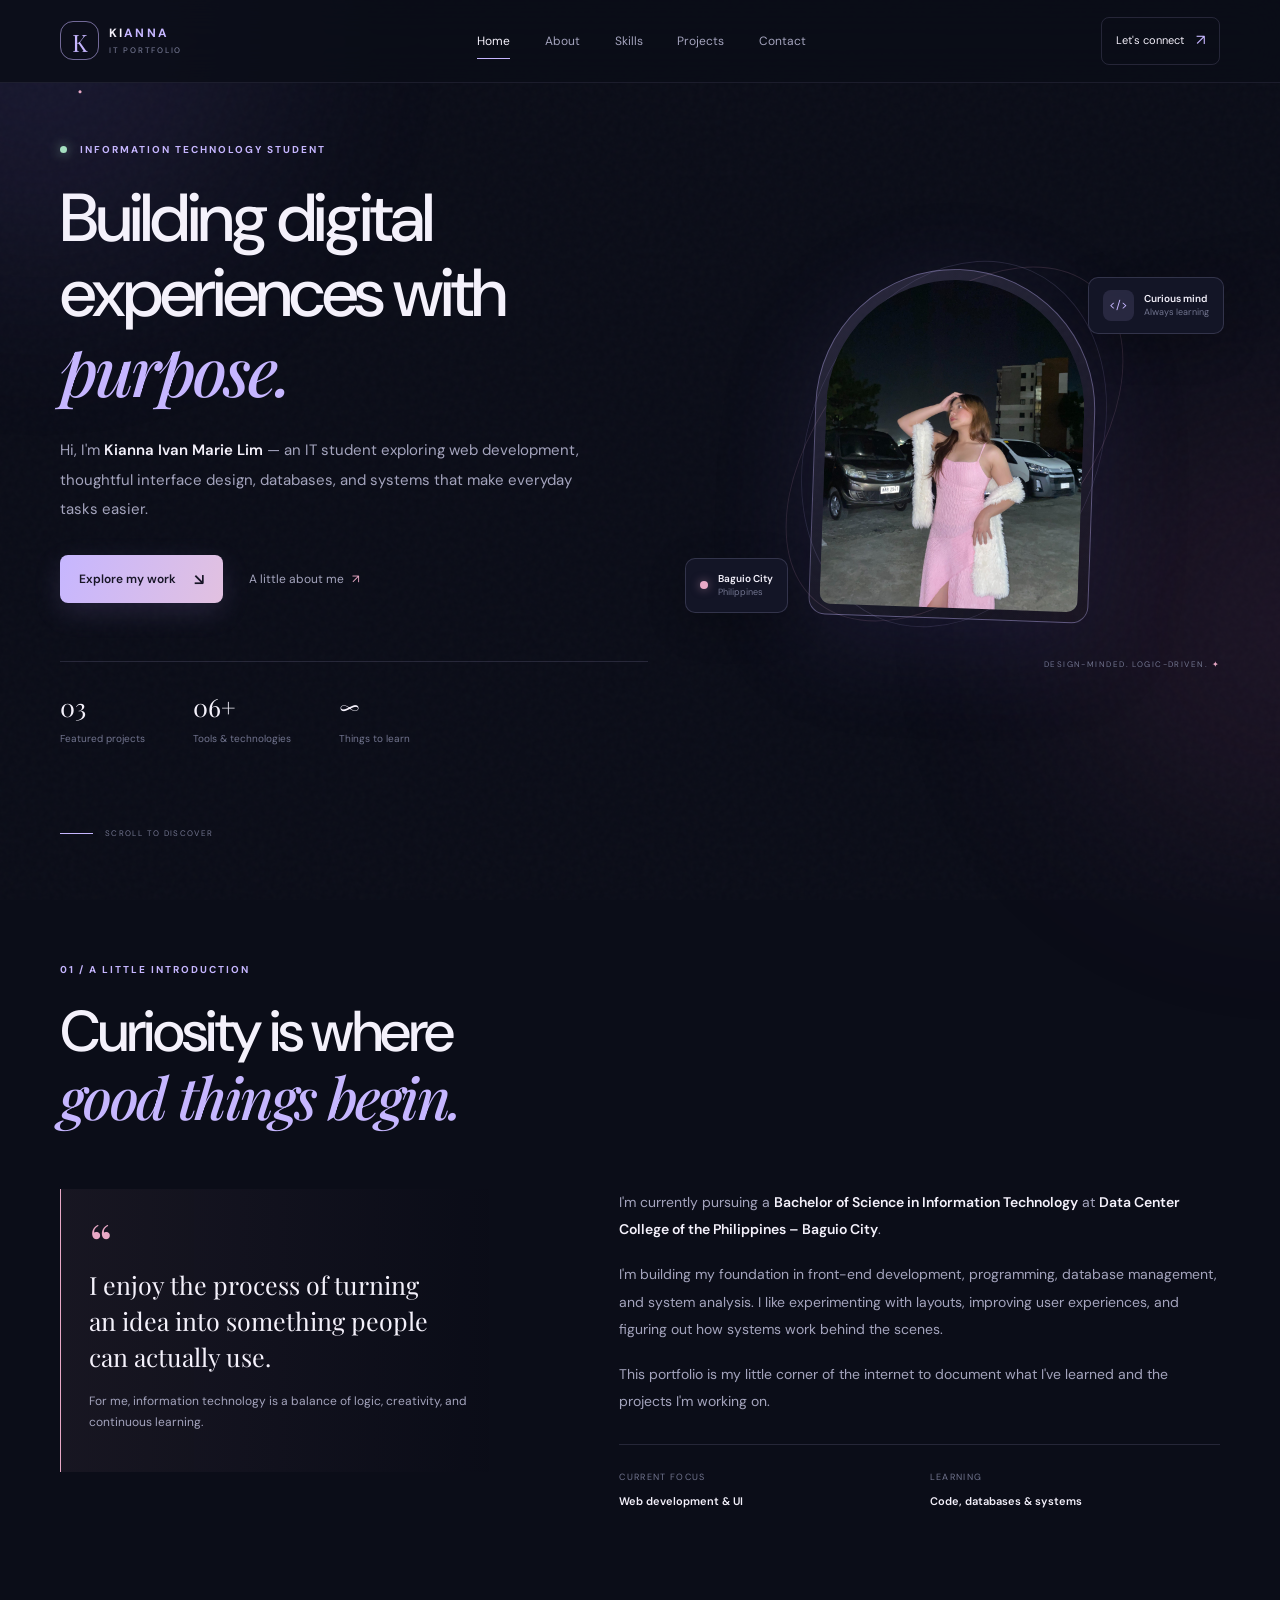
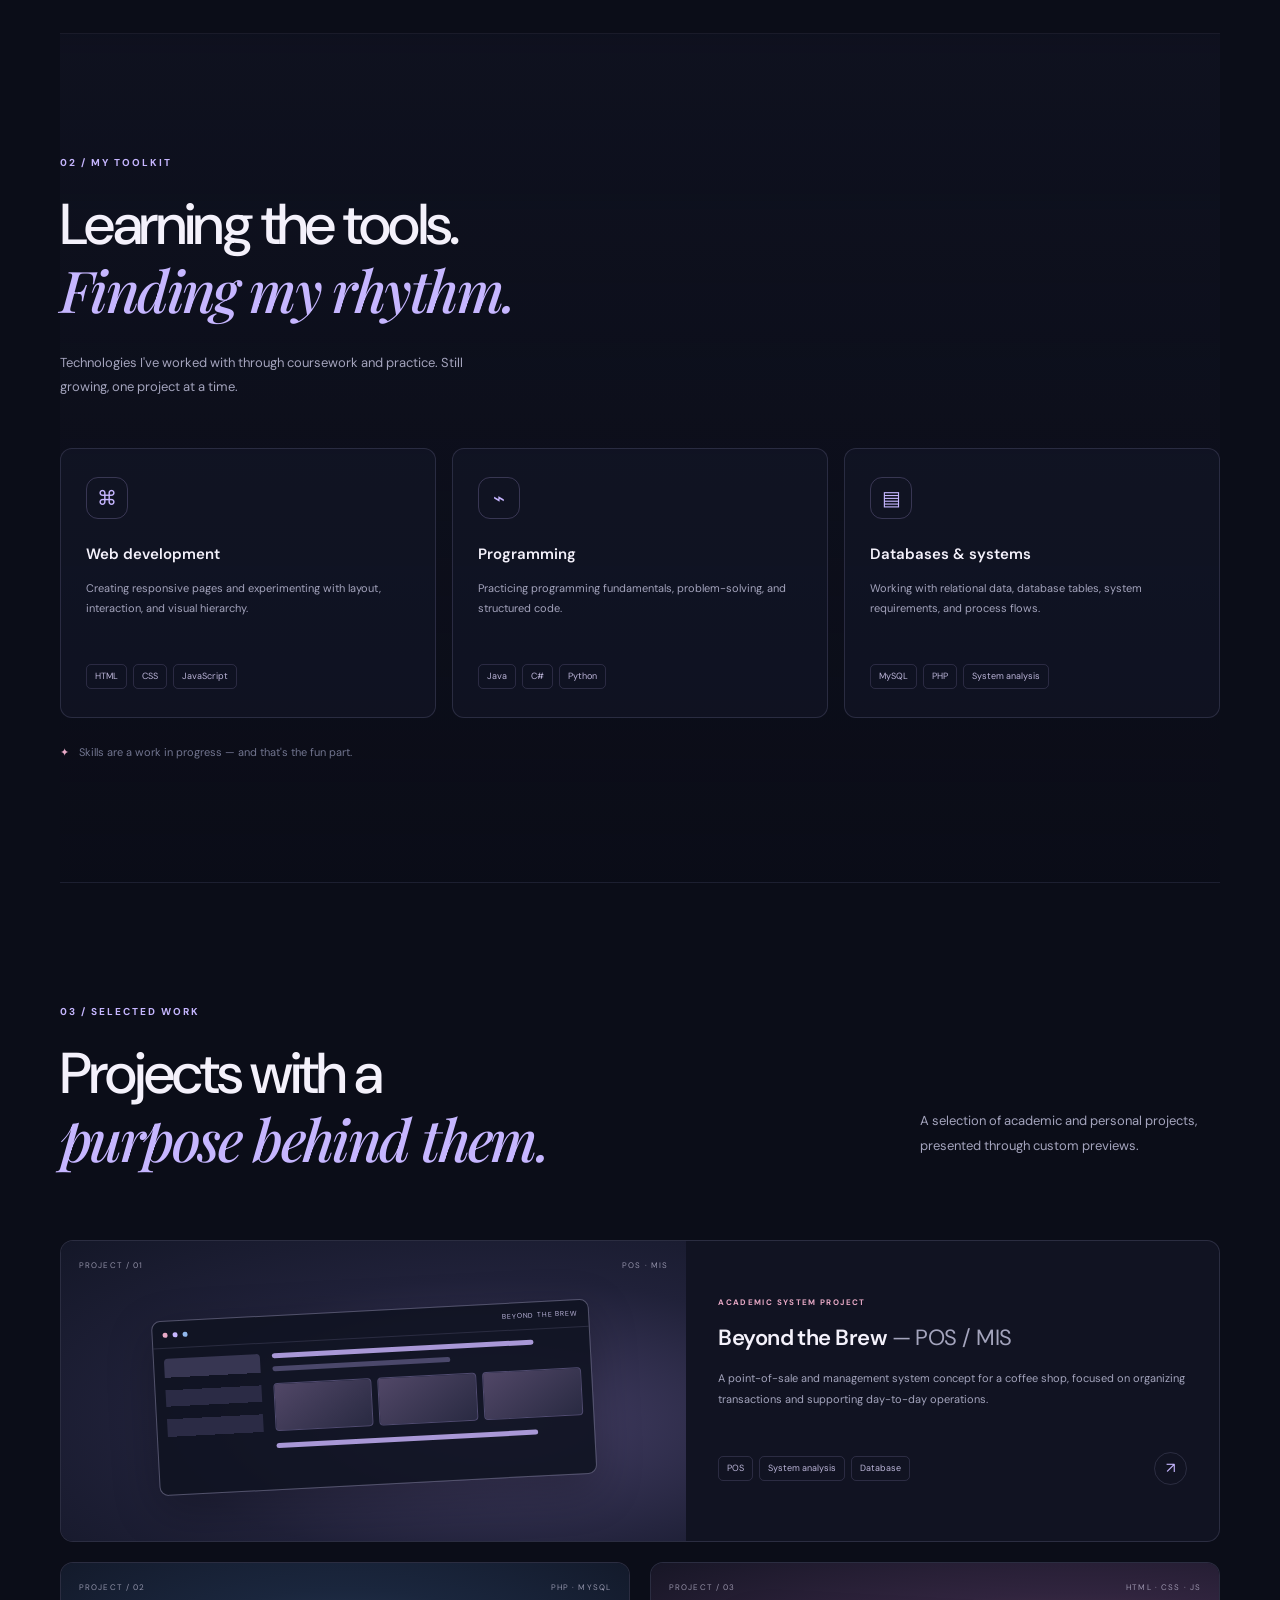
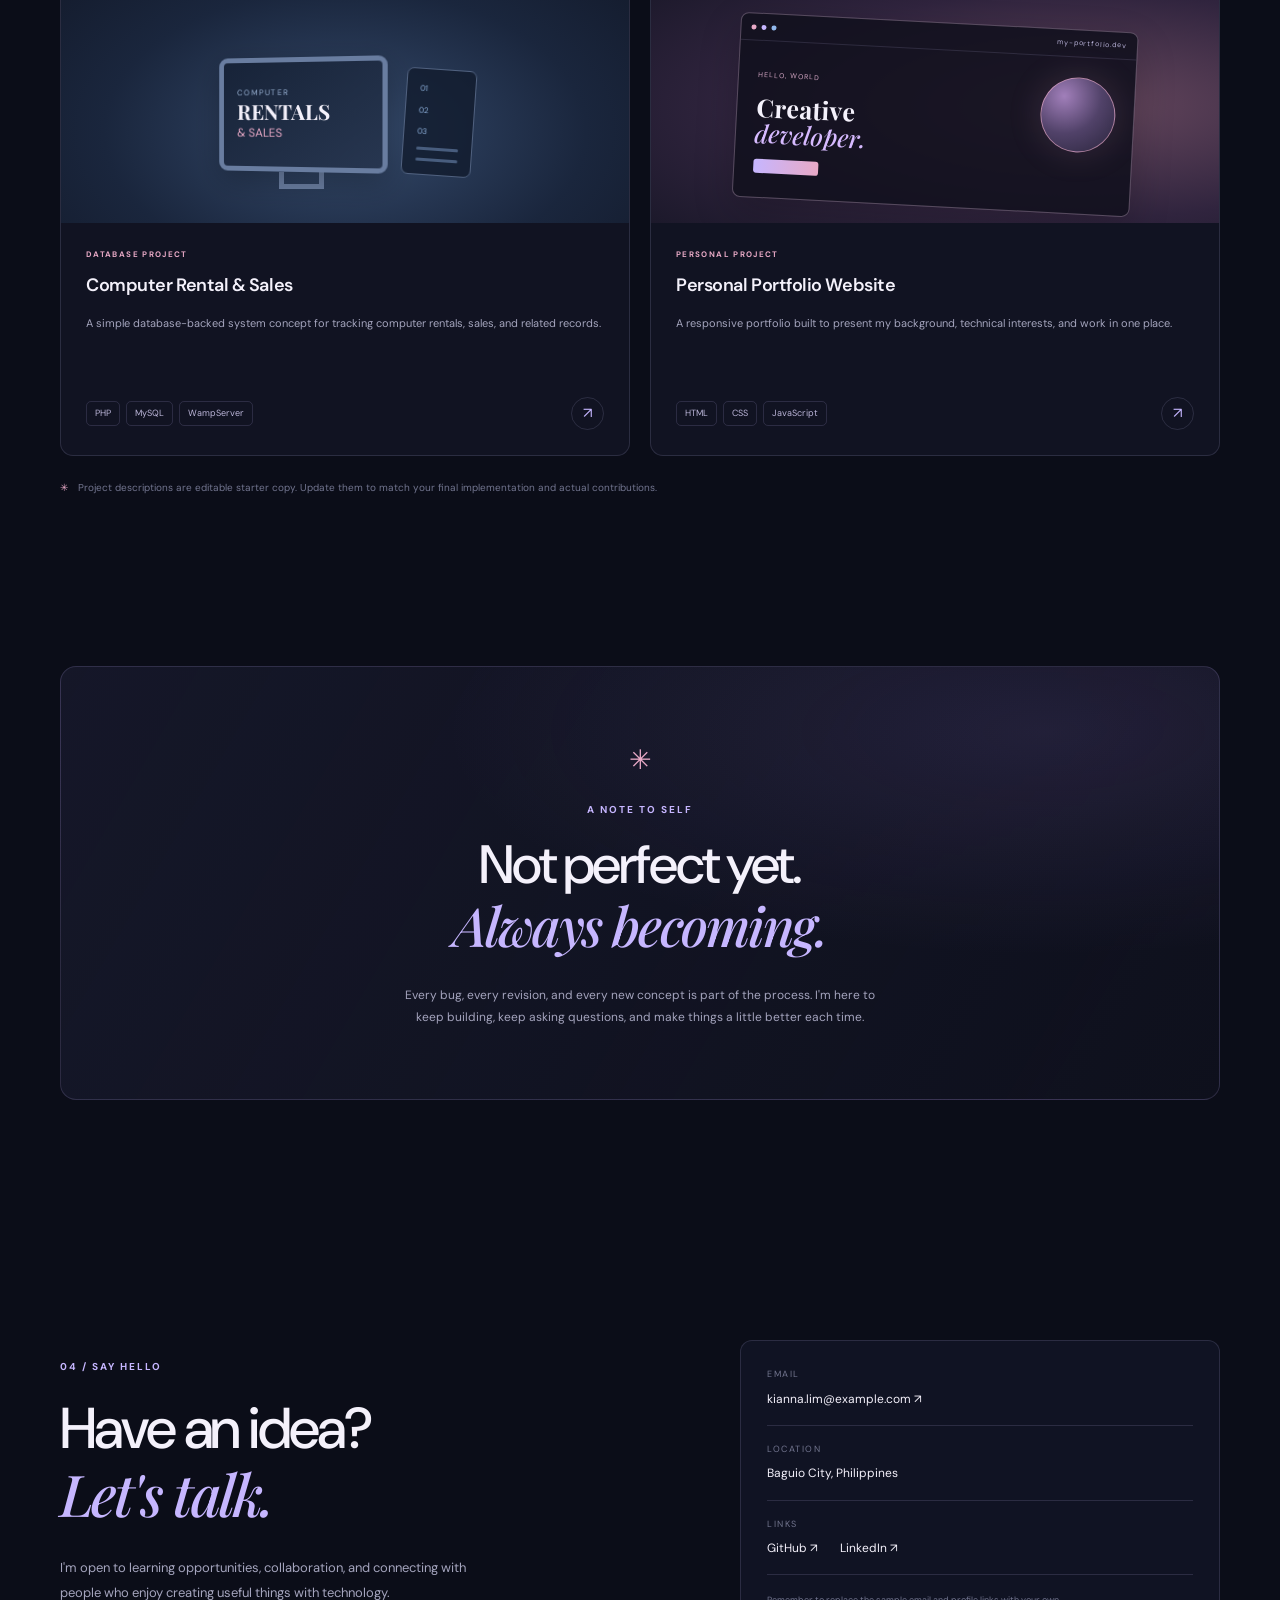
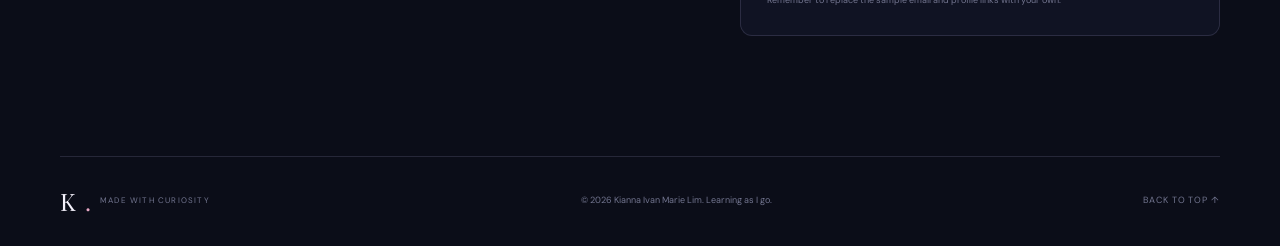
==== index.html @ f264b685 "blyat" ====
<!DOCTYPE html>
<html lang="en">
<head>
  <meta charset="UTF-8">
  <meta name="viewport" content="width=device-width, initial-scale=1.0">
  <meta name="theme-color" content="#0b0d18">
  <meta name="description" content="Kianna Ivan Marie Lim — Information Technology student, aspiring web developer and UI enthusiast.">
  <title>Kianna Lim | IT Portfolio</title>
  <link rel="preconnect" href="https://fonts.googleapis.com">
  <link rel="preconnect" href="https://fonts.gstatic.com" crossorigin>
  <link href="https://fonts.googleapis.com/css2?family=DM+Sans:wght@400;500;600;700&family=Playfair+Display:ital,wght@0,500;0,600;0,700;1,500;1,600&display=swap" rel="stylesheet">
  <link rel="stylesheet" href="style.css">
  <script src="script.js" defer></script>
</head>
<body>
  <div class="ambient ambient-one"></div>
  <div class="ambient ambient-two"></div>
  <div class="grain"></div>

  <header class="site-header" id="top">
    <a class="brand" href="#home" aria-label="Kianna Lim home">
      <span class="brand-mark">K<span>.</span></span>
      <span class="brand-name">KI<span>ANNA</span><small>IT PORTFOLIO</small></span>
    </a>
    <button class="menu-toggle" id="menuToggle" aria-label="Open navigation menu" aria-expanded="false" aria-controls="mainNav">
      <span></span><span></span>
    </button>
    <nav class="navigation" id="mainNav" aria-label="Main navigation">
      <a class="nav-link active" href="#home">Home</a>
      <a class="nav-link" href="#about">About</a>
      <a class="nav-link" href="#skills">Skills</a>
      <a class="nav-link" href="#projects">Projects</a>
      <a class="nav-link" href="#contact">Contact</a>
    </nav>
    <a class="header-cta" href="#contact">Let's connect <span>↗</span></a>
  </header>

  <main>
    <section class="hero section-wrap" id="home">
      <div class="hero-copy reveal">
        <p class="eyebrow"><span class="status-dot"></span> INFORMATION TECHNOLOGY STUDENT</p>
        <h1>Building digital<br>experiences with <em>purpose.</em></h1>
        <p class="hero-description">Hi, I'm <strong>Kianna Ivan Marie Lim</strong> — an IT student exploring web development, thoughtful interface design, databases, and systems that make everyday tasks easier.</p>
        <div class="hero-actions">
          <a class="button button-primary" href="#projects">Explore my work <span>↘</span></a>
          <a class="text-link" href="#about">A little about me <span>↗</span></a>
        </div>
        <div class="hero-meta">
          <div><span class="meta-number">03</span><span class="meta-label">Featured projects</span></div>
          <div><span class="meta-number">06+</span><span class="meta-label">Tools & technologies</span></div>
          <div><span class="meta-number">∞</span><span class="meta-label">Things to learn</span></div>
        </div>
      </div>
      <div class="hero-visual reveal">
        <div class="orbit orbit-one"></div><div class="orbit orbit-two"></div>
        <div class="profile-frame">
          <div class="profile-image" id="profileImage">
            <img src="images/kianna-profile.jpg" alt="Kianna Ivan Marie Lim" class="profile-photo">
          </div>
        </div>
        <div class="floating-card card-code"><span class="mini-icon">&lt;/&gt;</span><div><strong>Curious mind</strong><small>Always learning</small></div></div>
        <div class="floating-card card-location"><span class="location-dot"></span><div><strong>Baguio City</strong><small>Philippines</small></div></div>
        <div class="hero-caption">DESIGN-MINDED. LOGIC-DRIVEN. <span>✦</span></div>
      </div>
      <a class="scroll-cue" href="#about"><span class="scroll-line"></span> SCROLL TO DISCOVER</a>
    </section>

    <section class="about section-wrap section-pad" id="about">
      <div class="section-heading reveal">
        <p class="eyebrow">01 / A LITTLE INTRODUCTION</p>
        <h2>Curiosity is where<br><em>good things begin.</em></h2>
      </div>
      <div class="about-grid">
        <div class="about-note reveal">
          <span class="quote-mark">“</span>
          <p class="about-quote">I enjoy the process of turning an idea into something people can actually use.</p>
          <p class="muted">For me, information technology is a balance of logic, creativity, and continuous learning.</p>
        </div>
        <div class="about-content reveal">
          <p>I'm currently pursuing a <strong>Bachelor of Science in Information Technology</strong> at <strong>Data Center College of the Philippines – Baguio City</strong>.</p>
          <p>I'm building my foundation in front-end development, programming, database management, and system analysis. I like experimenting with layouts, improving user experiences, and figuring out how systems work behind the scenes.</p>
          <p>This portfolio is my little corner of the internet to document what I've learned and the projects I'm working on.</p>
          <div class="about-facts">
            <div><span class="fact-label">CURRENT FOCUS</span><strong>Web development & UI</strong></div>
            <div><span class="fact-label">LEARNING</span><strong>Code, databases & systems</strong></div>
          </div>
        </div>
      </div>
    </section>

    <section class="skills section-wrap section-pad" id="skills">
      <div class="section-heading reveal">
        <p class="eyebrow">02 / MY TOOLKIT</p>
        <h2>Learning the tools.<br><em>Finding my rhythm.</em></h2>
        <p class="section-intro">Technologies I've worked with through coursework and practice. Still growing, one project at a time.</p>
      </div>
      <div class="skills-grid">
        <article class="skill-card reveal"><span class="skill-symbol">⌘</span><h3>Web development</h3><p>Creating responsive pages and experimenting with layout, interaction, and visual hierarchy.</p><div class="tags"><span>HTML</span><span>CSS</span><span>JavaScript</span></div></article>
        <article class="skill-card reveal"><span class="skill-symbol">⌁</span><h3>Programming</h3><p>Practicing programming fundamentals, problem-solving, and structured code.</p><div class="tags"><span>Java</span><span>C#</span><span>Python</span></div></article>
        <article class="skill-card reveal"><span class="skill-symbol">▤</span><h3>Databases & systems</h3><p>Working with relational data, database tables, system requirements, and process flows.</p><div class="tags"><span>MySQL</span><span>PHP</span><span>System analysis</span></div></article>
      </div>
      <div class="skills-footnote reveal"><span class="sparkle">✦</span> Skills are a work in progress — and that's the fun part.</div>
    </section>

    <section class="projects section-wrap section-pad" id="projects">
      <div class="projects-heading reveal">
        <div class="section-heading">
          <p class="eyebrow">03 / SELECTED WORK</p>
          <h2>Projects with a<br><em>purpose behind them.</em></h2>
        </div>
        <p class="section-intro">A selection of academic and personal projects, presented through custom previews.</p>
      </div>
      <div class="project-grid">
        <article class="project-card project-featured reveal">
          <div class="project-art art-pos">
            <div class="art-topline"><span>PROJECT / 01</span><span>POS · MIS</span></div>
            <div class="pos-window">
              <div class="window-bar"><i></i><i></i><i></i><span>BEYOND THE BREW</span></div>
              <div class="pos-content"><div class="pos-side"></div><div class="pos-main"><span class="fake-line wide"></span><span class="fake-line"></span><div class="fake-products"><i></i><i></i><i></i></div><span class="fake-line wide"></span></div></div>
            </div>
          </div>
          <div class="project-info"><div class="project-type">ACADEMIC SYSTEM PROJECT</div><h3>Beyond the Brew <span>— POS / MIS</span></h3><p>A point-of-sale and management system concept for a coffee shop, focused on organizing transactions and supporting day-to-day operations.</p><div class="project-bottom"><div class="tags"><span>POS</span><span>System analysis</span><span>Database</span></div><button class="project-details" data-project="pos" aria-label="Read project details">↗</button></div></div>
        </article>
        <article class="project-card reveal">
          <div class="project-art art-rental">
            <div class="art-topline"><span>PROJECT / 02</span><span>PHP · MYSQL</span></div>
            <div class="rental-illustration"><div class="monitor"><div class="monitor-screen"><span>COMPUTER</span><b>RENTALS</b><i> & SALES</i></div><div class="monitor-stand"></div></div><div class="mini-terminal"><span>01</span><span>02</span><span>03</span><div></div><div></div></div></div>
          </div>
          <div class="project-info"><div class="project-type">DATABASE PROJECT</div><h3>Computer Rental & Sales</h3><p>A simple database-backed system concept for tracking computer rentals, sales, and related records.</p><div class="project-bottom"><div class="tags"><span>PHP</span><span>MySQL</span><span>WampServer</span></div><button class="project-details" data-project="rental" aria-label="Read project details">↗</button></div></div>
        </article>
        <article class="project-card reveal">
          <div class="project-art art-portfolio">
            <div class="art-topline"><span>PROJECT / 03</span><span>HTML · CSS · JS</span></div>
            <div class="browser-illustration"><div class="browser-head"><i></i><i></i><i></i><span>my-portfolio.dev</span></div><div class="browser-body"><span class="browser-small">HELLO, WORLD</span><b>Creative<br><em>developer.</em></b><span class="browser-button"></span><div class="browser-orb"></div></div></div>
          </div>
          <div class="project-info"><div class="project-type">PERSONAL PROJECT</div><h3>Personal Portfolio Website</h3><p>A responsive portfolio built to present my background, technical interests, and work in one place.</p><div class="project-bottom"><div class="tags"><span>HTML</span><span>CSS</span><span>JavaScript</span></div><button class="project-details" data-project="portfolio" aria-label="Read project details">↗</button></div></div>
        </article>
      </div>
      <p class="project-disclaimer reveal"><span>✳</span> Project descriptions are editable starter copy. Update them to match your final implementation and actual contributions.</p>
    </section>

    <section class="mindset section-wrap section-pad">
      <div class="mindset-inner reveal">
        <span class="mindset-star">✳</span>
        <p class="eyebrow">A NOTE TO SELF</p>
        <h2>Not perfect yet.<br><em>Always becoming.</em></h2>
        <p>Every bug, every revision, and every new concept is part of the process. I'm here to keep building, keep asking questions, and make things a little better each time.</p>
      </div>
    </section>

    <section class="contact section-wrap section-pad" id="contact">
      <div class="contact-copy reveal">
        <p class="eyebrow">04 / SAY HELLO</p>
        <h2>Have an idea?<br><em>Let's talk.</em></h2>
        <p>I'm open to learning opportunities, collaboration, and connecting with people who enjoy creating useful things with technology.</p>
      </div>
      <div class="contact-panel reveal">
        <div class="contact-line"><span>EMAIL</span><a href="mailto:kianna.lim@example.com" id="emailLink">kianna.lim@example.com ↗</a></div>
        <div class="contact-line"><span>LOCATION</span><p>Baguio City, Philippines</p></div>
        <div class="contact-line"><span>LINKS</span><div class="social-links"><a href="https://github.com/" target="_blank" rel="noreferrer">GitHub ↗</a><a href="https://www.linkedin.com/" target="_blank" rel="noreferrer">LinkedIn ↗</a></div></div>
        <p class="contact-edit-note">Remember to replace the sample email and profile links with your own.</p>
      </div>
    </section>
  </main>

  <footer class="site-footer section-wrap">
    <a class="footer-brand" href="#top">K<span>.</span> <small>MADE WITH CURIOSITY</small></a>
    <p>© <span id="year"></span> Kianna Ivan Marie Lim. Learning as I go.</p>
    <a href="#top" class="back-top">BACK TO TOP ↑</a>
  </footer>

  <dialog class="project-dialog" id="projectDialog">
    <button class="dialog-close" id="dialogClose" aria-label="Close project details">×</button>
    <p class="eyebrow" id="dialogEyebrow">PROJECT DETAILS</p>
    <h2 id="dialogTitle">Project title</h2>
    <p id="dialogText"></p>
    <p class="dialog-hint">Edit this project description in <code>script.js</code> to reflect your actual work.</p>
  </dialog>
  <div class="toast" id="toast" role="status" aria-live="polite"></div>
</body>
</html>
---- style.css ----
/* KIanna Lim portfolio — midnight, lavender and muted rose */
:root {
  --bg: #0b0d18;
  --bg-soft: #101322;
  --panel: rgba(21, 24, 42, .78);
  --panel-solid: #15182a;
  --text: #f4f1fb;
  --muted: #a4a4bd;
  --subtle: #72758f;
  --lavender: #c6b6ff;
  --pink: #e8a9c6;
  --blue: #91b8ed;
  --line: rgba(205, 199, 255, .14);
  --sans: "DM Sans", sans-serif;
  --serif: "Playfair Display", Georgia, serif;
}
* { box-sizing: border-box; }
html { scroll-behavior: smooth; scroll-padding-top: 100px; }
body { margin: 0; background: var(--bg); color: var(--text); font-family: var(--sans); font-size: 15px; line-height: 1.7; overflow-x: hidden; }
body.menu-open { overflow: hidden; }
a { color: inherit; text-decoration: none; }
button, input { font: inherit; }
button, a, label { -webkit-tap-highlight-color: transparent; }
::selection { color: var(--bg); background: var(--lavender); }
.ambient { position: fixed; width: 440px; height: 440px; border-radius: 50%; filter: blur(110px); opacity: .12; pointer-events: none; z-index: -2; }
.ambient-one { background: #8972e6; top: -180px; left: -180px; }
.ambient-two { background: #a34d88; right: -230px; top: 45%; }
.grain { position: fixed; inset: 0; z-index: -1; pointer-events: none; opacity: .035; background-image: url("data:image/svg+xml,%3Csvg viewBox='0 0 180 180' xmlns='http://www.w3.org/2000/svg'%3E%3Cfilter id='n'%3E%3CfeTurbulence type='fractalNoise' baseFrequency='.9' numOctaves='3' stitchTiles='stitch'/%3E%3C/filter%3E%3Crect width='100%25' height='100%25' filter='url(%23n)' opacity='.7'/%3E%3C/svg%3E"); }
.section-wrap { width: min(1160px, calc(100% - 64px)); margin-inline: auto; }
.section-pad { padding-block: 120px; }
.site-header { position: sticky; top: 0; z-index: 1000; display: flex; align-items: center; justify-content: space-between; gap: 28px; width: 100%; padding: 17px max(32px, calc((100% - 1160px)/2)); border-bottom: 1px solid rgba(205,199,255,.09); background: rgba(11,13,24,.86); backdrop-filter: blur(20px); -webkit-backdrop-filter: blur(20px); }
.brand { display: flex; align-items: center; gap: 10px; flex-shrink: 0; }
.brand-mark { display: grid; place-items: center; width: 39px; height: 39px; border: 1px solid rgba(198,182,255,.55); border-radius: 13px; color: var(--lavender); font-family: var(--serif); font-size: 24px; }
.brand-mark span, .footer-brand span { color: var(--pink); }
.brand-name { font-size: 12px; font-weight: 700; letter-spacing: .18em; line-height: 1.25; }
.brand-name > span { color: var(--lavender); }
.brand-name small { display: block; margin-top: 4px; color: var(--subtle); font-size: 8px; font-weight: 500; letter-spacing: .22em; }
.navigation { display: flex; align-items: center; justify-content: center; gap: clamp(17px, 2.7vw, 36px); }
.nav-link { position: relative; padding: 8px 0; color: var(--muted); font-size: 12px; transition: color .25s ease; white-space: nowrap; }
.nav-link::after { position: absolute; right: 0; bottom: 0; left: 0; height: 1px; background: var(--lavender); content: ""; transform: scaleX(0); transform-origin: left; transition: transform .25s ease; }
.nav-link:hover, .nav-link.active { color: var(--text); }
.nav-link.active::after, .nav-link:hover::after { transform: scaleX(1); }
.header-cta { display: inline-flex; align-items: center; gap: 12px; padding: 10px 14px; border: 1px solid var(--line); border-radius: 8px; font-size: 11px; white-space: nowrap; transition: background .25s, border-color .25s; }
.header-cta span { color: var(--lavender); font-size: 15px; }
.header-cta:hover { border-color: rgba(198,182,255,.5); background: rgba(198,182,255,.08); }
.menu-toggle { display: none; }
.hero { position: relative; display: grid; grid-template-columns: 1.05fr .95fr; align-items: center; gap: 40px; min-height: 690px; padding-top: 58px; padding-bottom: 94px; }
.eyebrow { margin: 0 0 22px; color: var(--lavender); font-size: 10px; font-weight: 700; letter-spacing: .2em; }
.status-dot { display: inline-block; width: 7px; height: 7px; margin-right: 9px; border-radius: 50%; background: #a6e0c1; box-shadow: 0 0 12px rgba(166,224,193,.7); }
h1, h2, h3, p { margin-top: 0; }
h1, h2 { margin-bottom: 24px; font-weight: 500; letter-spacing: -.045em; line-height: 1.12; }
h1 { font-size: clamp(42px, 5.3vw, 72px); }
h1 em, h2 em { color: var(--lavender); font-family: var(--serif); font-weight: 500; }
.hero-description { max-width: 530px; color: var(--muted); font-size: 15px; line-height: 1.95; }
.hero-description strong, .about-content strong { color: var(--text); font-weight: 600; }
.hero-actions { display: flex; align-items: center; gap: 26px; margin-top: 31px; }
.button { display: inline-flex; align-items: center; justify-content: center; gap: 18px; min-height: 48px; padding: 0 19px; border-radius: 8px; font-size: 12px; font-weight: 600; transition: transform .25s, box-shadow .25s; }
.button:hover { transform: translateY(-3px); }
.button-primary { color: #171526; background: linear-gradient(110deg, var(--lavender), #e2c1e0); box-shadow: 0 9px 28px rgba(174,148,240,.15); }
.button-primary span { font-size: 16px; }
.text-link { color: var(--muted); font-size: 12px; transition: color .2s; }
.text-link span { margin-left: 5px; color: var(--pink); }
.text-link:hover { color: var(--text); }
.hero-meta { display: flex; gap: clamp(22px, 4vw, 48px); margin-top: 58px; padding-top: 24px; border-top: 1px solid var(--line); }
.hero-meta > div { display: flex; flex-direction: column; gap: 1px; }
.meta-number { color: var(--text); font-family: var(--serif); font-size: 25px; }
.meta-label { color: var(--subtle); font-size: 10px; }
.hero-visual { position: relative; display: grid; place-items: center; min-height: 470px; }
.orbit { position: absolute; width: 380px; height: 380px; border: 1px solid rgba(198,182,255,.14); border-radius: 50%; }
.orbit-one { transform: rotate(24deg) scaleX(.76); }
.orbit-two { width: 315px; height: 420px; border-color: rgba(232,169,198,.15); transform: rotate(42deg) scaleX(.8); }
.profile-frame { position: relative; z-index: 2; width: 280px; height: 350px; padding: 10px; border: 1px solid rgba(198,182,255,.36); border-radius: 150px 150px 18px 18px; background: linear-gradient(145deg, rgba(198,182,255,.16), rgba(232,169,198,.03)); box-shadow: 0 24px 100px rgba(90,72,148,.18); transform: rotate(2deg); }
.profile-image { display: grid; width: 100%; height: 100%; overflow: hidden; place-items: center; border-radius: 140px 140px 12px 12px; background: radial-gradient(ellipse at 50% 32%, #464163, #1a1d31 62%, #101221); }
.profile-image img { width: 100%; height: 100%; object-fit: cover; }
.profile-placeholder { display: flex; flex-direction: column; align-items: center; gap: 5px; color: var(--lavender); }
.placeholder-star { font-size: 33px; color: var(--pink); }
.placeholder-initials { font-family: var(--serif); font-size: 70px; line-height: 1.1; }
.placeholder-note { margin-top: 9px; color: #a8a0c7; font-size: 8px; letter-spacing: .2em; }
.photo-upload { position: absolute; right: -12px; bottom: 35px; display: flex; align-items: center; gap: 7px; padding: 10px 13px; border: 1px solid var(--line); border-radius: 7px; background: #171a2b; color: var(--muted); font-size: 10px; cursor: pointer; transform: rotate(-2deg); transition: color .2s, border-color .2s; }
.photo-upload span { color: var(--pink); font-size: 17px; }
.photo-upload:hover { color: var(--text); border-color: var(--pink); }
.floating-card { position: absolute; z-index: 3; display: flex; align-items: center; gap: 10px; padding: 12px 14px; border: 1px solid rgba(205,199,255,.17); border-radius: 10px; background: rgba(20,23,40,.9); box-shadow: 0 12px 40px rgba(0,0,0,.2); backdrop-filter: blur(12px); }
.card-code { top: 68px; right: -4px; }
.card-location { bottom: 66px; left: -3px; }
.mini-icon { display: grid; width: 31px; height: 31px; place-items: center; border-radius: 8px; background: rgba(198,182,255,.12); color: var(--lavender); font-size: 12px; }
.floating-card strong, .floating-card small { display: block; line-height: 1.5; }
.floating-card strong { font-size: 10px; font-weight: 600; }
.floating-card small { color: var(--subtle); font-size: 9px; }
.location-dot { width: 8px; height: 8px; border-radius: 50%; background: var(--pink); box-shadow: 0 0 10px rgba(232,169,198,.5); }
.hero-caption { position: absolute; right: 0; bottom: 7px; color: var(--subtle); font-size: 8px; letter-spacing: .18em; }
.hero-caption span { color: var(--pink); }
.scroll-cue { position: absolute; bottom: 0; left: 0; display: flex; align-items: center; gap: 12px; color: var(--subtle); font-size: 8px; letter-spacing: .17em; }
.scroll-line { width: 33px; height: 1px; background: var(--lavender); }
.section-heading { max-width: 650px; }
.section-heading h2, .contact h2 { font-size: clamp(37px, 4.5vw, 58px); }
.about-grid { display: grid; grid-template-columns: .85fr 1.15fr; gap: clamp(40px, 9vw, 120px); margin-top: 55px; }
.about-note { align-self: start; padding: 25px 28px 28px; border-left: 1px solid var(--pink); background: linear-gradient(90deg, rgba(232,169,198,.06), transparent); }
.quote-mark { display: block; height: 38px; color: var(--pink); font-family: var(--serif); font-size: 57px; line-height: 1; }
.about-quote { max-width: 350px; margin: 15px 0 16px; font-family: var(--serif); font-size: 25px; line-height: 1.45; }
.muted { color: var(--muted); font-size: 12px; }
.about-content { color: var(--muted); font-size: 14px; line-height: 1.95; }
.about-content p { margin-bottom: 18px; }
.about-facts { display: grid; grid-template-columns: 1fr 1fr; gap: 20px; margin-top: 28px; padding-top: 24px; border-top: 1px solid var(--line); }
.about-facts > div { display: flex; flex-direction: column; gap: 5px; }
.fact-label { color: var(--subtle); font-size: 9px; letter-spacing: .15em; }
.about-facts strong { font-size: 11px; }
.skills { border-top: 1px solid rgba(205,199,255,.08); border-bottom: 1px solid rgba(205,199,255,.08); background: linear-gradient(180deg, rgba(18,21,37,.55), rgba(11,13,24,.1)); }
.section-intro { max-width: 420px; color: var(--muted); font-size: 13px; line-height: 1.9; }
.skills-grid { display: grid; grid-template-columns: repeat(3, 1fr); gap: 16px; margin-top: 48px; }
.skill-card { min-height: 245px; padding: 28px 25px; border: 1px solid var(--line); border-radius: 12px; background: rgba(21,24,42,.55); transition: transform .3s, border-color .3s, background .3s; }
.skill-card:hover { transform: translateY(-5px); border-color: rgba(198,182,255,.4); background: rgba(28,30,52,.8); }
.skill-symbol { display: grid; width: 42px; height: 42px; place-items: center; margin-bottom: 23px; border: 1px solid rgba(198,182,255,.22); border-radius: 12px; color: var(--lavender); font-size: 20px; }
.skill-card h3 { margin-bottom: 10px; font-size: 15px; font-weight: 600; }
.skill-card p { min-height: 68px; margin-bottom: 18px; color: var(--muted); font-size: 11px; line-height: 1.85; }
.tags { display: flex; flex-wrap: wrap; gap: 6px; }
.tags span { padding: 4px 8px; border: 1px solid rgba(198,182,255,.15); border-radius: 5px; color: #bdb6da; font-size: 9px; }
.skills-footnote { margin-top: 25px; color: var(--subtle); font-size: 11px; }
.sparkle { margin-right: 7px; color: var(--pink); }
.projects-heading { display: flex; align-items: end; justify-content: space-between; gap: 35px; }
.projects-heading .section-intro { max-width: 300px; padding-bottom: 28px; }
.project-grid { display: grid; grid-template-columns: repeat(2, 1fr); gap: 20px; margin-top: 40px; }
.project-card { overflow: hidden; border: 1px solid var(--line); border-radius: 13px; background: rgba(20,23,39,.7); transition: transform .3s, border-color .3s; }
.project-card:hover { transform: translateY(-4px); border-color: rgba(198,182,255,.35); }
.project-featured { grid-column: 1 / -1; display: grid; grid-template-columns: 1.08fr .92fr; }
.project-art { position: relative; min-height: 260px; overflow: hidden; padding: 18px; }
.project-featured .project-art { min-height: 300px; }
.art-pos { background: radial-gradient(ellipse at 70% 60%, #464067, #202139 56%, #141728); }
.art-rental { background: radial-gradient(ellipse at 50% 65%, #354b6d, #1a263d 60%, #131a2b); }
.art-portfolio { background: radial-gradient(ellipse at 75% 55%, #67485e, #30243e 56%, #171626); }
.art-topline { position: relative; z-index: 2; display: flex; justify-content: space-between; color: rgba(235,231,255,.58); font-size: 8px; letter-spacing: .14em; }
.pos-window { position: absolute; top: 69px; left: 50%; width: 70%; height: 175px; overflow: hidden; border: 1px solid rgba(218,212,255,.32); border-radius: 9px; background: rgba(16,19,34,.9); box-shadow: 0 15px 45px rgba(0,0,0,.25); transform: translateX(-50%) rotate(-3deg); }
.window-bar, .browser-head { display: flex; align-items: center; gap: 5px; height: 27px; padding: 0 10px; border-bottom: 1px solid rgba(205,199,255,.13); color: #b9b3d9; font-size: 7px; letter-spacing: .12em; }
.window-bar i, .browser-head i { width: 5px; height: 5px; border-radius: 50%; background: #e8a9c6; }
.window-bar i:nth-child(2), .browser-head i:nth-child(2) { background: #c6b6ff; }
.window-bar i:nth-child(3), .browser-head i:nth-child(3) { background: #91b8ed; }
.window-bar span, .browser-head span { margin-left: auto; }
.pos-content { display: flex; height: calc(100% - 27px); padding: 10px; gap: 12px; }
.pos-side { width: 23%; border-radius: 4px; background: linear-gradient(#373652 15%, transparent 15% 25%, #2b2b45 25% 38%, transparent 38% 48%, #2b2b45 48% 62%, transparent 62%); }
.pos-main { flex: 1; }
.fake-line { display: block; width: 58%; height: 5px; margin-bottom: 8px; border-radius: 5px; background: #4b486b; }
.fake-line.wide { width: 85%; background: #a998d7; }
.fake-products { display: flex; gap: 6px; margin: 12px 0; }
.fake-products i { flex: 1; height: 48px; border: 1px solid #504b70; border-radius: 4px; background: linear-gradient(145deg, #514767, #292a42); }
.project-image-upload { position: absolute; z-index: 4; right: 15px; bottom: 13px; }
.project-image-upload label { display: inline-block; padding: 7px 9px; border: 1px solid rgba(255,255,255,.18); border-radius: 6px; background: rgba(11,13,24,.75); color: rgba(255,255,255,.7); font-size: 9px; cursor: pointer; backdrop-filter: blur(9px); }
.project-image-upload label:hover { color: white; border-color: var(--lavender); }
.project-preview { position: absolute; inset: 0; z-index: 3; width: 100%; height: 100%; object-fit: cover; }
.project-art.has-preview .project-image-upload { z-index: 5; }
.project-info { padding: 25px; }
.project-featured .project-info { display: flex; flex-direction: column; justify-content: center; padding: 32px; }
.project-type { margin-bottom: 9px; color: var(--pink); font-size: 8px; font-weight: 700; letter-spacing: .17em; }
.project-info h3 { margin-bottom: 12px; font-size: 18px; font-weight: 600; letter-spacing: -.025em; }
.project-featured .project-info h3 { font-size: 22px; }
.project-info h3 span { color: var(--muted); font-weight: 400; }
.project-info p { min-height: 64px; margin-bottom: 20px; color: var(--muted); font-size: 11px; line-height: 1.9; }
.project-bottom { display: flex; align-items: center; justify-content: space-between; gap: 12px; }
.project-details { flex-shrink: 0; display: grid; width: 33px; height: 33px; place-items: center; border: 1px solid var(--line); border-radius: 50%; background: transparent; color: var(--lavender); cursor: pointer; transition: background .2s, color .2s; }
.project-details:hover { background: var(--lavender); color: var(--bg); }
.project-disclaimer { margin-top: 23px; color: var(--subtle); font-size: 10px; }
.project-disclaimer span { margin-right: 7px; color: var(--pink); }
.rental-illustration { position: absolute; inset: 60px 0 0; display: flex; align-items: center; justify-content: center; gap: 18px; }
.monitor { display: flex; flex-direction: column; align-items: center; }
.monitor-screen { display: flex; flex-direction: column; justify-content: center; width: 170px; height: 115px; padding: 14px; border: 5px solid #697da0; border-radius: 9px; background: linear-gradient(145deg, #172338, #273650); box-shadow: 0 10px 30px rgba(0,0,0,.25); transform: perspective(400px) rotateY(-8deg); }
.monitor-screen span { color: #9db6d8; font-size: 8px; letter-spacing: .16em; }
.monitor-screen b { color: #f4f1fb; font-family: var(--serif); font-size: 21px; line-height: 1.1; }
.monitor-screen i { color: #e8a9c6; font-size: 12px; font-style: normal; }
.monitor-stand { width: 45px; height: 17px; border-bottom: 5px solid #697da0; border-left: 5px solid #697da0; border-right: 5px solid #697da0; }
.mini-terminal { display: flex; flex-direction: column; gap: 8px; padding: 13px; border: 1px solid #50617f; border-radius: 7px; background: rgba(15,24,42,.75); transform: rotate(4deg); }
.mini-terminal span { color: #8baed9; font-size: 8px; }
.mini-terminal div { width: 42px; height: 3px; border-radius: 4px; background: #485d7e; }
.browser-illustration { position: absolute; top: 59px; left: 50%; width: 70%; height: 185px; overflow: hidden; border: 1px solid rgba(238,205,235,.3); border-radius: 8px; background: rgba(18,17,31,.9); box-shadow: 0 15px 40px rgba(0,0,0,.2); transform: translateX(-50%) rotate(3deg); }
.browser-body { position: relative; height: calc(100% - 27px); padding: 19px; }
.browser-small { color: #d5a7c5; font-size: 7px; letter-spacing: .14em; }
.browser-body b { display: block; margin-top: 8px; font-family: var(--serif); font-size: 25px; line-height: 1.05; }
.browser-body em { color: #d6baff; font-weight: 500; }
.browser-button { display: block; width: 65px; height: 14px; margin-top: 13px; border-radius: 3px; background: linear-gradient(90deg, #c6b6ff, #e8a9c6); }
.browser-orb { position: absolute; top: 20px; right: 18px; width: 75px; height: 75px; border: 1px solid rgba(232,169,198,.65); border-radius: 50%; background: radial-gradient(circle at 30% 25%, #a17fba, #514269 50%, #29243b); box-shadow: 0 0 35px rgba(232,169,198,.15); }
.mindset { padding-top: 40px; }
.mindset-inner { position: relative; overflow: hidden; padding: 70px 30px; border: 1px solid rgba(198,182,255,.16); border-radius: 16px; background: radial-gradient(ellipse at 85% 15%, rgba(126,99,179,.17), transparent 43%), linear-gradient(120deg, rgba(24,26,45,.8), rgba(18,20,34,.5)); text-align: center; }
.mindset-star { display: block; margin-bottom: 18px; color: var(--pink); font-size: 27px; }
.mindset-inner .eyebrow { margin-bottom: 17px; }
.mindset-inner h2 { font-size: clamp(37px, 4.5vw, 54px); }
.mindset-inner > p:last-child { max-width: 500px; margin: 0 auto; color: var(--muted); font-size: 12px; line-height: 1.9; }
.contact { display: grid; grid-template-columns: 1fr .8fr; gap: 80px; align-items: center; }
.contact-copy > p:last-child { max-width: 430px; color: var(--muted); font-size: 13px; line-height: 1.95; }
.contact-panel { padding: 26px; border: 1px solid var(--line); border-radius: 12px; background: rgba(21,24,42,.65); }
.contact-line { display: flex; flex-direction: column; gap: 6px; padding: 16px 0; border-bottom: 1px solid var(--line); }
.contact-line:first-child { padding-top: 0; }
.contact-line > span { color: var(--subtle); font-size: 9px; letter-spacing: .17em; }
.contact-line > a, .contact-line > p, .social-links a { margin: 0; color: var(--text); font-size: 12px; }
.contact-line > a:hover, .social-links a:hover { color: var(--lavender); }
.social-links { display: flex; gap: 22px; }
.contact-edit-note { margin: 18px 0 0; color: var(--subtle); font-size: 9px; line-height: 1.7; }
.site-footer { display: flex; align-items: center; justify-content: space-between; gap: 20px; min-height: 90px; border-top: 1px solid var(--line); }
.footer-brand { display: flex; align-items: center; gap: 9px; font-family: var(--serif); font-size: 24px; }
.footer-brand small { color: var(--subtle); font-family: var(--sans); font-size: 8px; letter-spacing: .15em; }
.site-footer p, .back-top { margin: 0; color: var(--subtle); font-size: 9px; }
.back-top { letter-spacing: .1em; }
.back-top:hover { color: var(--lavender); }
.project-dialog { width: min(520px, calc(100% - 32px)); padding: 35px; border: 1px solid rgba(198,182,255,.3); border-radius: 14px; background: #15182a; color: var(--text); box-shadow: 0 30px 100px rgba(0,0,0,.5); }
.project-dialog::backdrop { background: rgba(3,4,12,.75); backdrop-filter: blur(5px); }
.project-dialog h2 { margin-bottom: 16px; font-size: 30px; }
.project-dialog > p:not(.eyebrow) { color: var(--muted); font-size: 13px; line-height: 1.9; }
.dialog-close { position: absolute; top: 12px; right: 15px; border: 0; background: transparent; color: var(--muted); font-size: 27px; cursor: pointer; }
.dialog-hint { padding-top: 13px; border-top: 1px solid var(--line); font-size: 10px !important; }
.dialog-hint code { color: var(--lavender); }
.toast { position: fixed; right: 22px; bottom: 22px; z-index: 1200; max-width: min(340px, calc(100% - 44px)); padding: 12px 16px; border: 1px solid rgba(198,182,255,.3); border-radius: 9px; background: #1c2035; color: var(--text); font-size: 12px; opacity: 0; pointer-events: none; transform: translateY(10px); transition: opacity .25s, transform .25s; }
.toast.show { opacity: 1; transform: translateY(0); }
.reveal { opacity: 0; transform: translateY(18px); transition: opacity .7s ease, transform .7s ease; }
.reveal.visible { opacity: 1; transform: translateY(0); }

@media (max-width: 900px) {
  .section-wrap { width: min(100% - 44px, 760px); }
  .site-header { gap: 18px; padding-inline: 22px; }
  .navigation { gap: 17px; }
  .header-cta { padding: 9px 10px; }
  .hero { min-height: 630px; gap: 20px; }
  .hero-visual { transform: scale(.9); }
  .hero-meta { gap: 23px; }
  .meta-label { max-width: 90px; }
  .section-pad { padding-block: 90px; }
  .about-grid { gap: 45px; }
  .project-featured { grid-template-columns: 1fr 1fr; }
  .project-featured .project-info { padding: 24px; }
  .contact { gap: 45px; }
}
@media (max-width: 700px) {
  html { scroll-padding-top: 86px; }
  .section-wrap { width: calc(100% - 36px); }
  /* Mobile nav remains visible at the top; links are horizontally scrollable rather than hidden. */
  .site-header { position: sticky; top: 0; display: grid; grid-template-columns: 1fr auto; gap: 8px 12px; padding: 10px 18px 9px; }
  .brand-mark { width: 34px; height: 34px; font-size: 21px; }
  .brand-name { font-size: 11px; }
  .brand-name small { font-size: 7px; }
  .header-cta { display: none; }
  .menu-toggle { display: none; }
  .navigation { grid-column: 1 / -1; display: flex; width: 100%; gap: 23px; justify-content: flex-start; overflow-x: auto; overscroll-behavior-x: contain; scrollbar-width: none; padding: 2px 0 3px; }
  .navigation::-webkit-scrollbar { display: none; }
  .nav-link { flex: 0 0 auto; padding: 5px 0 7px; font-size: 11px; }
  .hero { grid-template-columns: 1fr; gap: 12px; min-height: auto; padding-top: 68px; padding-bottom: 66px; }
  .hero-copy { order: 1; }
  .hero-visual { order: 2; min-height: 400px; margin-top: 8px; transform: none; }
  .hero h1 { font-size: clamp(42px, 11vw, 60px); }
  .hero-description { font-size: 13px; }
  .hero-meta { justify-content: space-between; gap: 14px; margin-top: 37px; }
  .meta-number { font-size: 23px; }
  .meta-label { max-width: 85px; font-size: 9px; }
  .orbit { width: 320px; height: 320px; }
  .orbit-two { width: 270px; height: 350px; }
  .profile-frame { width: 235px; height: 300px; }
  .card-code { top: 49px; right: 0; }
  .card-location { bottom: 44px; left: 0; }
  .hero-caption { right: 0; bottom: 0; font-size: 7px; }
  .scroll-cue { bottom: 13px; }
  .section-pad { padding-block: 75px; }
  .section-heading h2, .contact h2 { font-size: clamp(36px, 9vw, 48px); }
  .about-grid { grid-template-columns: 1fr; gap: 28px; margin-top: 35px; }
  .about-note { padding: 20px 22px; }
  .about-quote { max-width: none; font-size: 23px; }
  .about-content { font-size: 13px; }
  .about-facts { gap: 12px; }
  .about-facts strong { font-size: 10px; }
  .skills-grid { grid-template-columns: 1fr; gap: 12px; margin-top: 30px; }
  .skill-card { min-height: auto; padding: 23px; }
  .skill-symbol { margin-bottom: 14px; }
  .skill-card p { min-height: 0; }
  .projects-heading { display: block; }
  .projects-heading .section-intro { padding-bottom: 0; }
  .project-grid { grid-template-columns: 1fr; gap: 15px; margin-top: 30px; }
  .project-featured { grid-column: auto; display: flex; flex-direction: column; }
  .project-featured .project-art, .project-art { min-height: 245px; }
  .project-featured .project-info, .project-info { padding: 22px; }
  .project-featured .project-info h3 { font-size: 19px; }
  .project-info p { min-height: auto; }
  .pos-window { width: 76%; }
  .browser-illustration { width: 76%; }
  .mindset { padding-top: 15px; }
  .mindset-inner { padding: 52px 22px; }
  .mindset-inner h2 { font-size: 39px; }
  .contact { grid-template-columns: 1fr; gap: 30px; }
  .contact-panel { padding: 22px; }
  .site-footer { flex-wrap: wrap; justify-content: space-between; padding-block: 22px; }
  .site-footer p { order: 3; width: 100%; }
  .footer-brand small { font-size: 7px; }
}
@media (max-width: 380px) {
  .site-header { padding-inline: 13px; }
  .navigation { gap: 18px; }
  .nav-link { font-size: 10px; }
  .hero-actions { align-items: flex-start; flex-direction: column; gap: 17px; }
  .hero-meta { gap: 8px; }
  .meta-label { max-width: 73px; font-size: 8px; }
  .profile-frame { width: 215px; height: 278px; }
  .floating-card { padding: 9px; }
  .card-code { right: -3px; }
  .card-location { left: -3px; }
  .about-facts { grid-template-columns: 1fr; }
}
@media (prefers-reduced-motion: reduce) {
  *, *::before, *::after { scroll-behavior: auto !important; animation-duration: .01ms !important; animation-iteration-count: 1 !important; transition-duration: .01ms !important; }
  .reveal { opacity: 1; transform: none; }
}
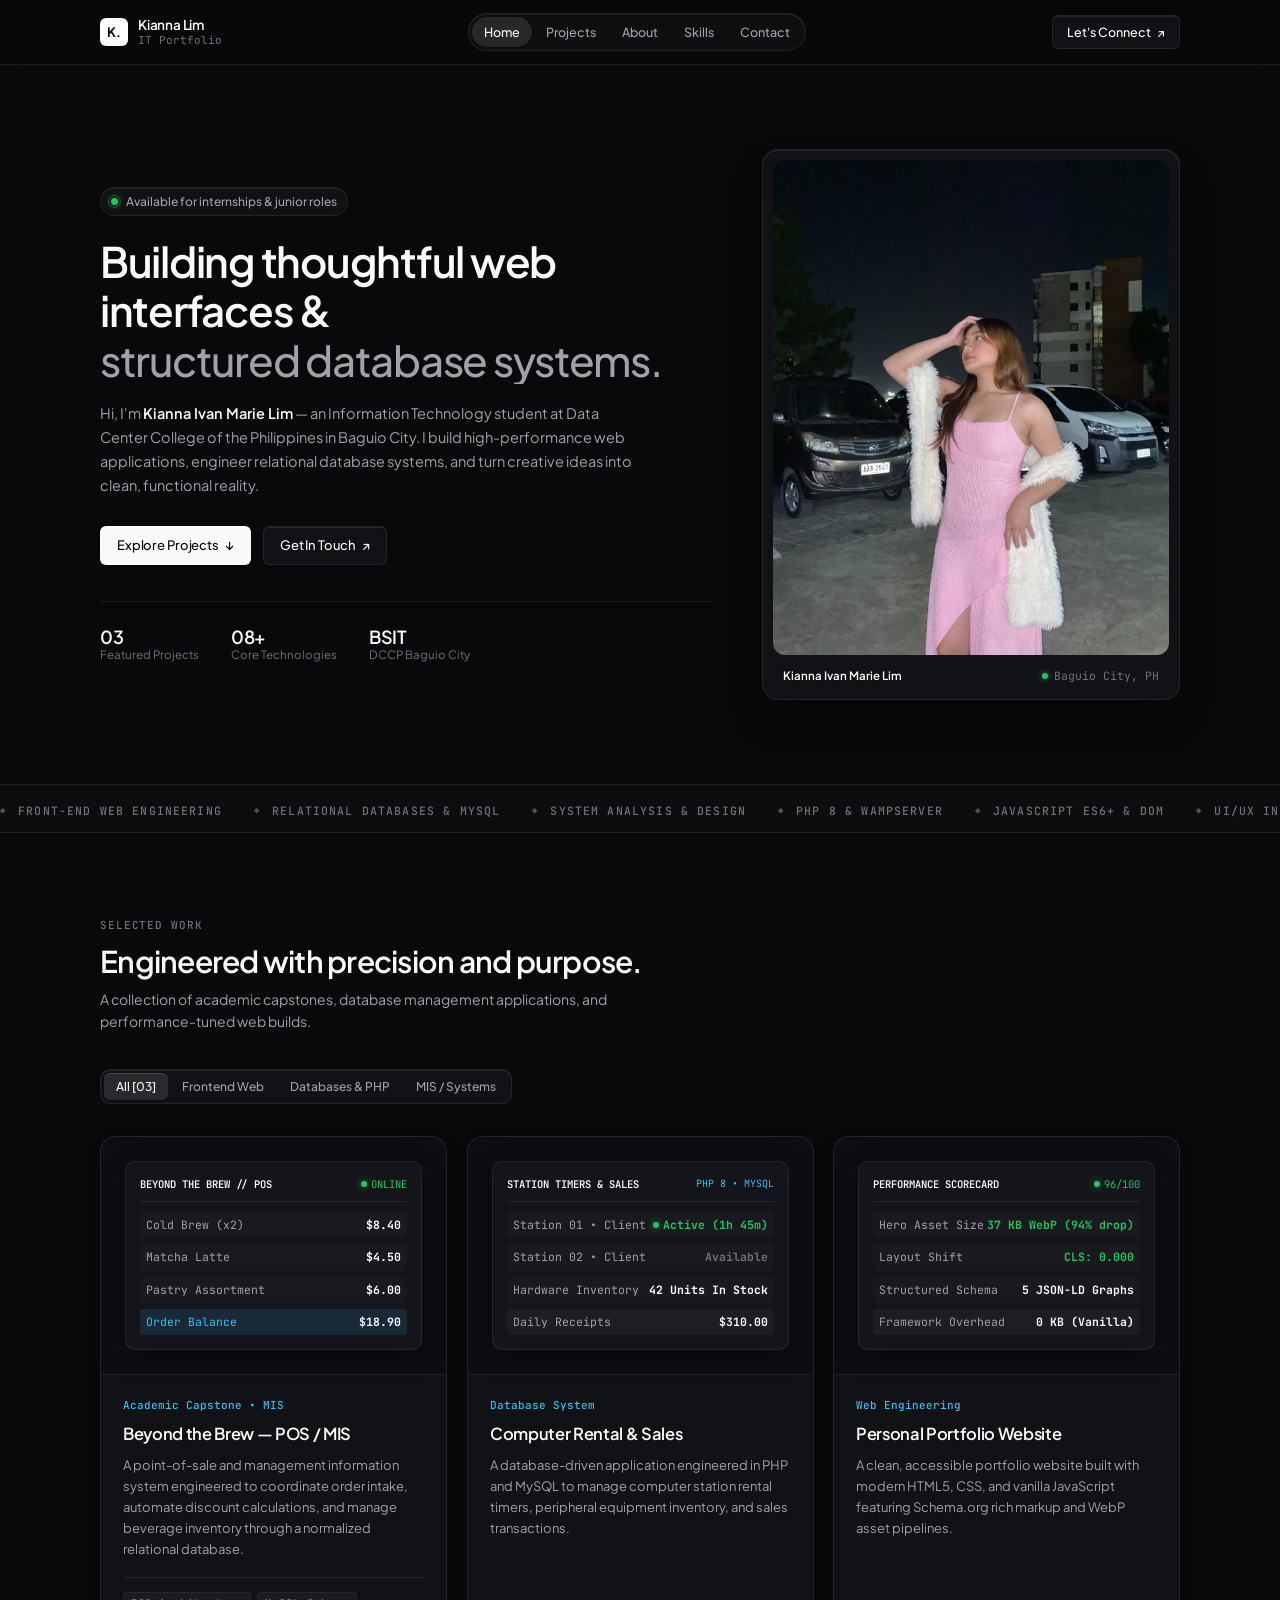
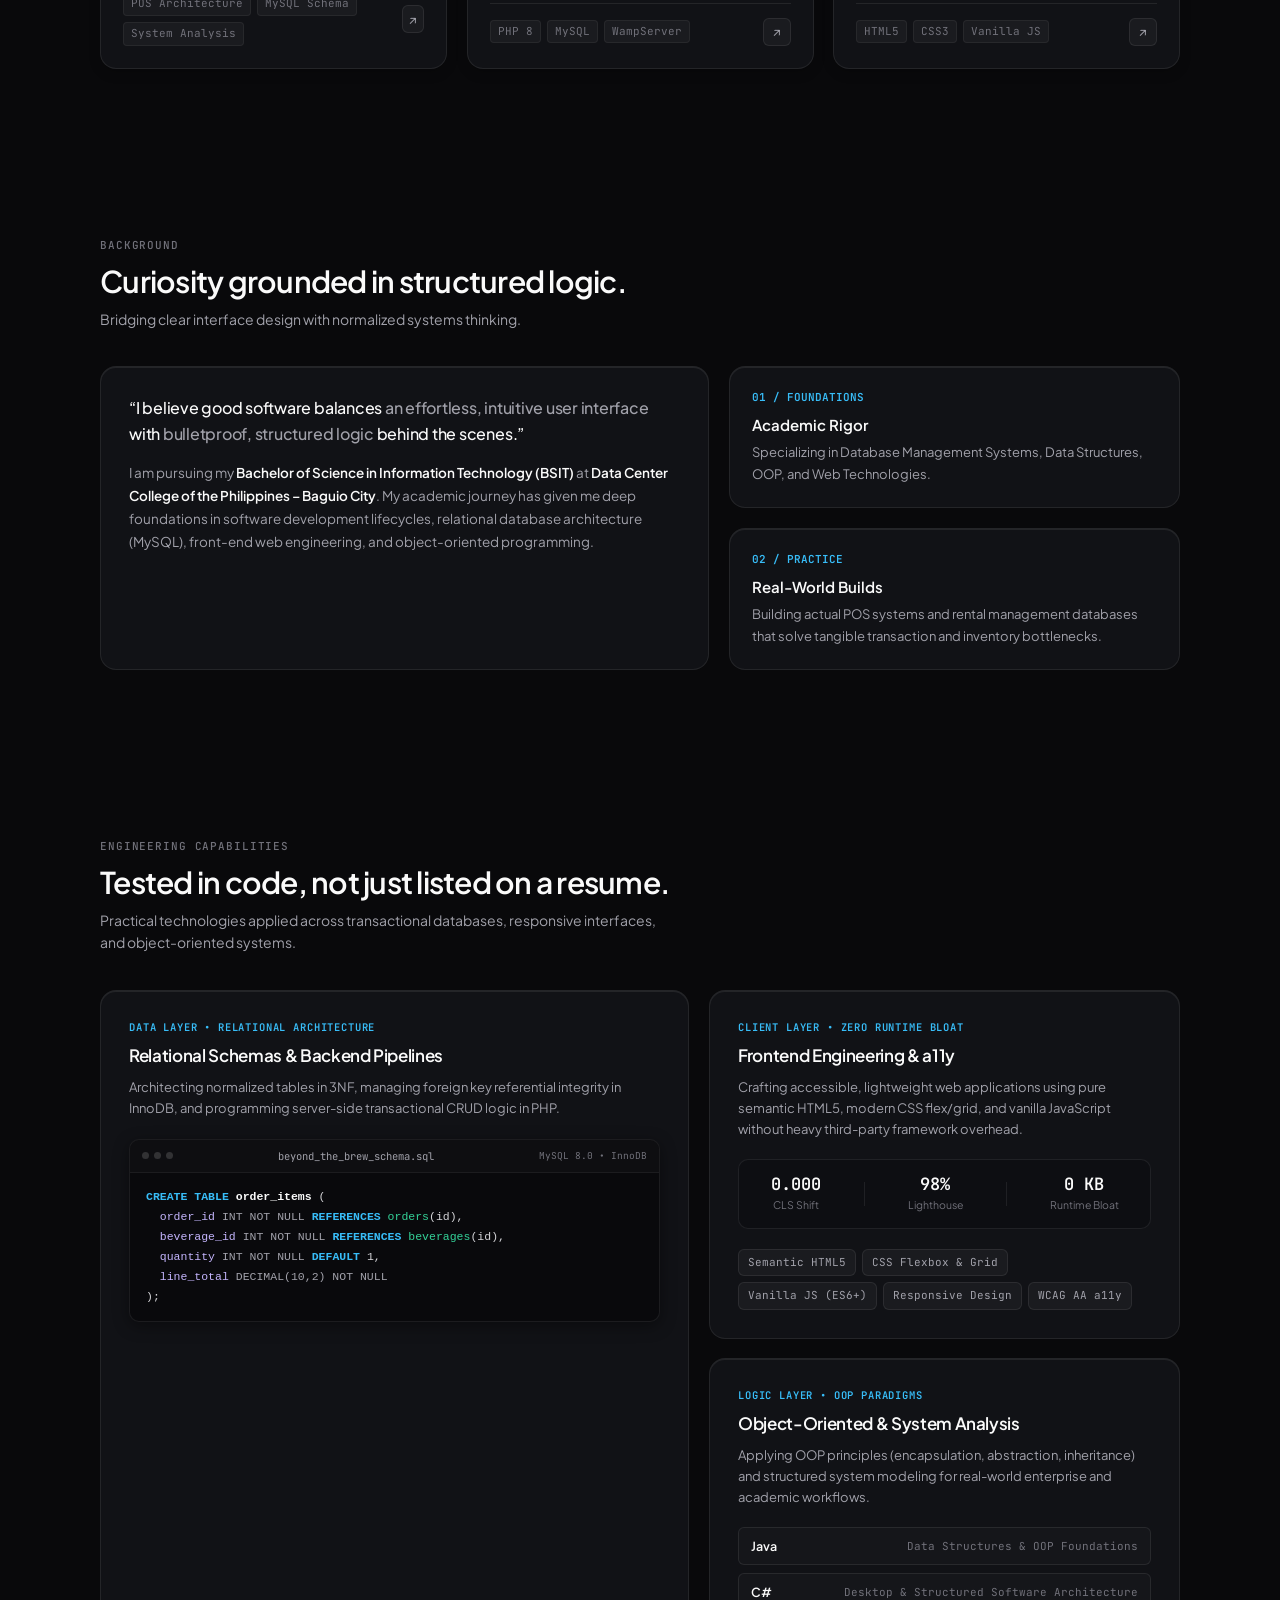
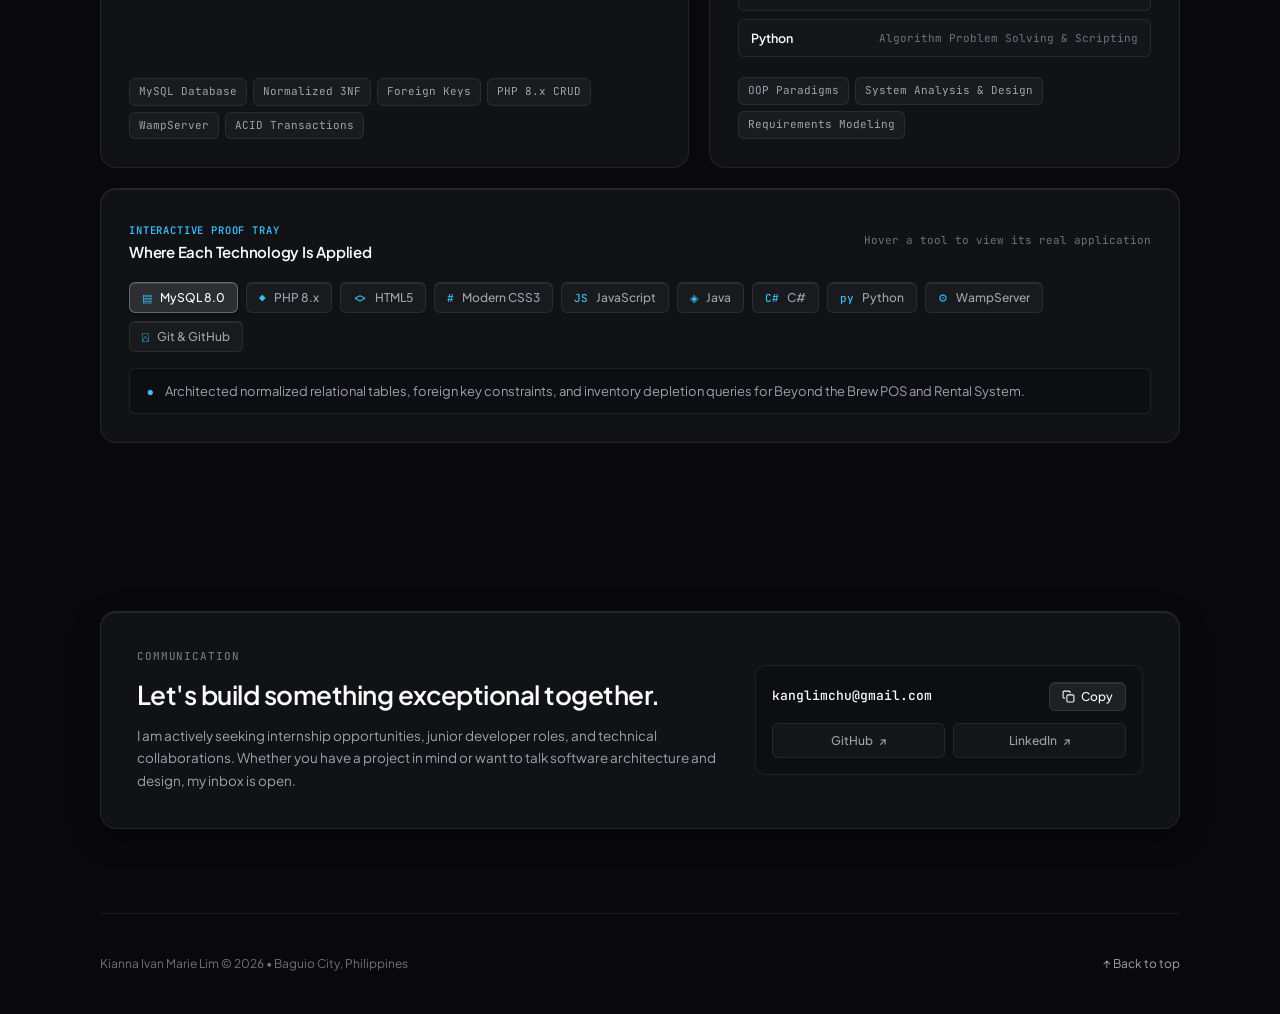
==== commit bab70e7e: "Add files via upload" ====
--- a/index.html
+++ b/index.html
@@ -3,179 +3,731 @@
 <head>
   <meta charset="UTF-8">
   <meta name="viewport" content="width=device-width, initial-scale=1.0">
-  <meta name="theme-color" content="#0b0d18">
-  <meta name="description" content="Kianna Ivan Marie Lim — Information Technology student, aspiring web developer and UI enthusiast.">
-  <title>Kianna Lim | IT Portfolio</title>
+  <meta name="theme-color" content="#09090b">
+  <title>Kianna Lim | IT Student &amp; Web Developer Portfolio</title>
+  <meta name="description" content="Explore the IT portfolio of Kianna Ivan Marie Lim, BSIT student and web developer in Baguio City. Discover web projects, UI design, and database systems.">
+  <meta name="keywords" content="Kianna Lim, Kianna Ivan Marie Lim, IT portfolio, Baguio City web developer, Information Technology student, front-end developer, PHP MySQL developer, Data Center College of the Philippines">
+  <meta name="author" content="Kianna Ivan Marie Lim">
+  <meta name="robots" content="index, follow, max-snippet:-1, max-image-preview:large, max-video-preview:-1">
+  <link rel="canonical" href="https://kanglimchu.netlify.app/">
+  <meta name="google-site-verification" content="google119a35cef3133839">
+
+  <!-- Favicon -->
+  <link rel="icon" type="image/svg+xml" href="favicon.svg">
+  <link rel="alternate icon" href="favicon.svg">
+
+  <!-- Open Graph / Facebook / LinkedIn -->
+  <meta property="og:type" content="profile">
+  <meta property="og:site_name" content="Kianna Lim Portfolio">
+  <meta property="og:title" content="Kianna Lim | IT Student &amp; Web Developer Portfolio">
+  <meta property="og:description" content="Explore the IT portfolio of Kianna Ivan Marie Lim, BSIT student and web developer in Baguio City. Discover web projects, UI design, and database systems.">
+  <meta property="og:url" content="https://kanglimchu.netlify.app/">
+  <meta property="og:image" content="https://kanglimchu.netlify.app/images/kianna-profile.jpg">
+  <meta property="og:image:width" content="1200">
+  <meta property="og:image:height" content="630">
+  <meta property="og:image:alt" content="Kianna Ivan Marie Lim - Information Technology Student and Web Developer">
+  <meta property="og:locale" content="en_US">
+  <meta property="profile:first_name" content="Kianna">
+  <meta property="profile:last_name" content="Lim">
+
+  <!-- Twitter Card -->
+  <meta name="twitter:card" content="summary_large_image">
+  <meta name="twitter:title" content="Kianna Lim | IT Student &amp; Web Developer Portfolio">
+  <meta name="twitter:description" content="Explore the IT portfolio of Kianna Ivan Marie Lim, BSIT student and web developer in Baguio City. Discover web projects, UI design, and database systems.">
+  <meta name="twitter:image" content="https://kanglimchu.netlify.app/images/kianna-profile.jpg">
+  <meta name="twitter:image:alt" content="Kianna Ivan Marie Lim - IT Portfolio">
+
+  <!-- Typography: Plus Jakarta Sans & JetBrains Mono -->
   <link rel="preconnect" href="https://fonts.googleapis.com">
   <link rel="preconnect" href="https://fonts.gstatic.com" crossorigin>
-  <link href="https://fonts.googleapis.com/css2?family=DM+Sans:wght@400;500;600;700&family=Playfair+Display:ital,wght@0,500;0,600;0,700;1,500;1,600&display=swap" rel="stylesheet">
+  <link href="https://fonts.googleapis.com/css2?family=JetBrains+Mono:wght@400;500;600&family=Plus+Jakarta+Sans:wght@400;500;600;700&display=swap" rel="stylesheet">
   <link rel="stylesheet" href="style.css">
   <script src="script.js" defer></script>
+
+  <!-- Structured Data: Schema.org JSON-LD -->
+  <script type="application/ld+json">
+  {
+    "@context": "https://schema.org",
+    "@graph": [
+      {
+        "@type": "WebSite",
+        "@id": "https://kanglimchu.netlify.app/#website",
+        "url": "https://kanglimchu.netlify.app/",
+        "name": "Kianna Lim IT Portfolio",
+        "description": "Official IT portfolio of Kianna Ivan Marie Lim, BSIT student and aspiring web developer.",
+        "inLanguage": "en-US",
+        "publisher": {
+          "@id": "https://kanglimchu.netlify.app/#person"
+        }
+      },
+      {
+        "@type": "ProfilePage",
+        "@id": "https://kanglimchu.netlify.app/#profilepage",
+        "url": "https://kanglimchu.netlify.app/",
+        "name": "Kianna Lim | IT Student & Web Developer Portfolio",
+        "isPartOf": {
+          "@id": "https://kanglimchu.netlify.app/#website"
+        },
+        "mainEntity": {
+          "@id": "https://kanglimchu.netlify.app/#person"
+        },
+        "breadcrumb": {
+          "@id": "https://kanglimchu.netlify.app/#breadcrumb"
+        },
+        "datePublished": "2024-01-01",
+        "dateModified": "2026-11-02",
+        "inLanguage": "en-US"
+      },
+      {
+        "@type": "BreadcrumbList",
+        "@id": "https://kanglimchu.netlify.app/#breadcrumb",
+        "itemListElement": [
+          {
+            "@type": "ListItem",
+            "position": 1,
+            "name": "Home",
+            "item": "https://kanglimchu.netlify.app/"
+          },
+          {
+            "@type": "ListItem",
+            "position": 2,
+            "name": "About",
+            "item": "https://kanglimchu.netlify.app/#about"
+          },
+          {
+            "@type": "ListItem",
+            "position": 3,
+            "name": "Skills",
+            "item": "https://kanglimchu.netlify.app/#skills"
+          },
+          {
+            "@type": "ListItem",
+            "position": 4,
+            "name": "Projects",
+            "item": "https://kanglimchu.netlify.app/#projects"
+          },
+          {
+            "@type": "ListItem",
+            "position": 5,
+            "name": "Contact",
+            "item": "https://kanglimchu.netlify.app/#contact"
+          }
+        ]
+      },
+      {
+        "@type": "Person",
+        "@id": "https://kanglimchu.netlify.app/#person",
+        "name": "Kianna Ivan Marie Lim",
+        "alternateName": "Kianna Lim",
+        "jobTitle": "Information Technology Student & Web Developer",
+        "description": "Bachelor of Science in Information Technology (BSIT) student at Data Center College of the Philippines – Baguio City, focused on web development, relational database systems, and UI design.",
+        "url": "https://kanglimchu.netlify.app/",
+        "image": {
+          "@type": "ImageObject",
+          "@id": "https://kanglimchu.netlify.app/#profile-photo",
+          "url": "https://kanglimchu.netlify.app/images/kianna-profile.jpg",
+          "caption": "Kianna Ivan Marie Lim"
+        },
+        "sameAs": [
+          "https://github.com/kanglimchu-create",
+          "https://www.linkedin.com/"
+        ],
+        "alumniOf": {
+          "@type": "CollegeOrUniversity",
+          "name": "Data Center College of the Philippines – Baguio City"
+        },
+        "address": {
+          "@type": "PostalAddress",
+          "addressLocality": "Baguio City",
+          "addressCountry": "PH"
+        },
+        "knowsAbout": [
+          "Web Development",
+          "Front-End Web Development",
+          "HTML5",
+          "CSS3",
+          "JavaScript",
+          "PHP",
+          "MySQL",
+          "Relational Databases",
+          "System Analysis and Design",
+          "User Interface Design",
+          "Java",
+          "C#",
+          "Python"
+        ]
+      },
+      {
+        "@type": "ItemList",
+        "@id": "https://kanglimchu.netlify.app/#projects-list",
+        "name": "Featured IT Projects",
+        "itemListElement": [
+          {
+            "@type": "ListItem",
+            "position": 1,
+            "item": {
+              "@type": "CreativeWork",
+              "name": "Beyond the Brew — POS / MIS",
+              "description": "A point-of-sale and management information system concept designed to organize order transactions, track product inventory, and streamline coffee shop operations.",
+              "creator": {
+                "@id": "https://kanglimchu.netlify.app/#person"
+              },
+              "keywords": ["POS", "System analysis", "Database", "Point of Sale"]
+            }
+          },
+          {
+            "@type": "ListItem",
+            "position": 2,
+            "item": {
+              "@type": "CreativeWork",
+              "name": "Computer Rental & Sales System",
+              "description": "A database-driven application engineered for tracking computer rentals, sales records, and equipment inventory using PHP, MySQL, and WampServer.",
+              "creator": {
+                "@id": "https://kanglimchu.netlify.app/#person"
+              },
+              "keywords": ["PHP", "MySQL", "WampServer", "Database"]
+            }
+          },
+          {
+            "@type": "ListItem",
+            "position": 3,
+            "item": {
+              "@type": "CreativeWork",
+              "name": "Personal Portfolio Website",
+              "description": "A responsive, accessible portfolio website built with HTML5, CSS3, and JavaScript showcasing projects, technical skills, and background.",
+              "creator": {
+                "@id": "https://kanglimchu.netlify.app/#person"
+              },
+              "keywords": ["HTML", "CSS", "JavaScript", "Web Development"]
+            }
+          }
+        ]
+      }
+    ]
+  }
+  </script>
 </head>
 <body>
-  <div class="ambient ambient-one"></div>
-  <div class="ambient ambient-two"></div>
-  <div class="grain"></div>
-
-  <header class="site-header" id="top">
-    <a class="brand" href="#home" aria-label="Kianna Lim home">
-      <span class="brand-mark">K<span>.</span></span>
-      <span class="brand-name">KI<span>ANNA</span><small>IT PORTFOLIO</small></span>
-    </a>
-    <button class="menu-toggle" id="menuToggle" aria-label="Open navigation menu" aria-expanded="false" aria-controls="mainNav">
-      <span></span><span></span>
-    </button>
-    <nav class="navigation" id="mainNav" aria-label="Main navigation">
-      <a class="nav-link active" href="#home">Home</a>
-      <a class="nav-link" href="#about">About</a>
-      <a class="nav-link" href="#skills">Skills</a>
-      <a class="nav-link" href="#projects">Projects</a>
-      <a class="nav-link" href="#contact">Contact</a>
-    </nav>
-    <a class="header-cta" href="#contact">Let's connect <span>↗</span></a>
+  <!-- 00. Minimalist Editorial Entrance (Human Craft, Zero AI Slop) -->
+  <aside class="entrance-curtain" id="entranceCurtain" aria-hidden="true">
+    <div class="curtain-content" id="curtainContent">
+      <div class="curtain-mark">
+        <span class="curtain-monogram">K</span>
+        <div class="curtain-divider"></div>
+        <div class="curtain-text">
+          <span class="curtain-name">Kianna Lim</span>
+          <span class="curtain-role">Developer Portfolio</span>
+        </div>
+      </div>
+    </div>
+  </aside>
+
+  <!-- Background Fine Grid & Mouse Spotlight -->
+  <div class="bg-grid" aria-hidden="true"></div>
+  <div class="cursor-spotlight" id="cursorSpotlight" aria-hidden="true"></div>
+
+  <!-- 01. Site Header Navigation -->
+  <header class="site-header">
+    <div class="container header-inner">
+      <a class="brand" href="#home" aria-label="Kianna Lim home">
+        <div class="brand-badge">K.</div>
+        <div class="brand-info">
+          <span class="brand-name">Kianna Lim</span>
+          <span class="brand-meta">IT Portfolio</span>
+        </div>
+      </a>
+
+      <nav class="navigation" aria-label="Main Navigation">
+        <a class="nav-link active" href="#home">Home</a>
+        <a class="nav-link" href="#work">Projects</a>
+        <a class="nav-link" href="#about">About</a>
+        <a class="nav-link" href="#skills">Skills</a>
+        <a class="nav-link" href="#contact">Contact</a>
+      </nav>
+
+      <a class="header-cta" href="#contact">
+        <span>Let's Connect</span>
+        <span>&nearr;</span>
+      </a>
+    </div>
   </header>
 
   <main>
-    <section class="hero section-wrap" id="home">
-      <div class="hero-copy reveal">
-        <p class="eyebrow"><span class="status-dot"></span> INFORMATION TECHNOLOGY STUDENT</p>
-        <h1>Building digital<br>experiences with <em>purpose.</em></h1>
-        <p class="hero-description">Hi, I'm <strong>Kianna Ivan Marie Lim</strong> — an IT student exploring web development, thoughtful interface design, databases, and systems that make everyday tasks easier.</p>
-        <div class="hero-actions">
-          <a class="button button-primary" href="#projects">Explore my work <span>↘</span></a>
-          <a class="text-link" href="#about">A little about me <span>↗</span></a>
-        </div>
-        <div class="hero-meta">
-          <div><span class="meta-number">03</span><span class="meta-label">Featured projects</span></div>
-          <div><span class="meta-number">06+</span><span class="meta-label">Tools & technologies</span></div>
-          <div><span class="meta-number">∞</span><span class="meta-label">Things to learn</span></div>
-        </div>
-      </div>
-      <div class="hero-visual reveal">
-        <div class="orbit orbit-one"></div><div class="orbit orbit-two"></div>
-        <div class="profile-frame">
-          <div class="profile-image" id="profileImage">
-            <img src="images/kianna-profile.jpg" alt="Kianna Ivan Marie Lim" class="profile-photo">
-          </div>
-        </div>
-        <div class="floating-card card-code"><span class="mini-icon">&lt;/&gt;</span><div><strong>Curious mind</strong><small>Always learning</small></div></div>
-        <div class="floating-card card-location"><span class="location-dot"></span><div><strong>Baguio City</strong><small>Philippines</small></div></div>
-        <div class="hero-caption">DESIGN-MINDED. LOGIC-DRIVEN. <span>✦</span></div>
-      </div>
-      <a class="scroll-cue" href="#about"><span class="scroll-line"></span> SCROLL TO DISCOVER</a>
+    <!-- 02. Hero Section -->
+    <section class="section hero container" id="home">
+      <div class="hero-content">
+        <div class="status-pill animate-in delay-0">
+          <span class="status-dot"></span>
+          <span>Available for internships &amp; junior roles</span>
+        </div>
+
+        <h1 class="hero-headline animate-in delay-1">
+          <span class="mask-line">Building thoughtful web interfaces &amp;</span>
+          <span class="mask-line"><span class="hero-highlight">structured database systems.</span></span>
+        </h1>
+
+        <p class="hero-subtext animate-in delay-2">
+          Hi, I'm <strong>Kianna Ivan Marie Lim</strong> — an Information Technology student at Data Center College of the Philippines in Baguio City. I build high-performance web applications, engineer relational database systems, and turn creative ideas into clean, functional reality.
+        </p>
+
+        <div class="hero-actions animate-in delay-3">
+          <a class="btn-primary" href="#work">
+            <span>Explore Projects</span>
+            <span>&darr;</span>
+          </a>
+          <a class="btn-secondary" href="#contact">
+            <span>Get In Touch</span>
+            <span>&nearr;</span>
+          </a>
+        </div>
+
+        <div class="hero-stats-row animate-in delay-4">
+          <div class="stat-item">
+            <span class="stat-number">03</span>
+            <span class="stat-label">Featured Projects</span>
+          </div>
+          <div class="stat-item">
+            <span class="stat-number">08+</span>
+            <span class="stat-label">Core Technologies</span>
+          </div>
+          <div class="stat-item">
+            <span class="stat-number">BSIT</span>
+            <span class="stat-label">DCCP Baguio City</span>
+          </div>
+        </div>
+      </div>
+
+      <div class="hero-portrait-card spotlight-card animate-in delay-2">
+        <div class="hero-portrait-inner">
+          <picture>
+            <source srcset="images/kianna-profile.webp" type="image/webp">
+            <source srcset="images/kianna-profile-opt.jpg" type="image/jpeg">
+            <img src="images/kianna-profile-opt.jpg" alt="Kianna Ivan Marie Lim - Information Technology student and web developer in Baguio City" width="340" height="425" fetchpriority="high" decoding="async">
+          </picture>
+        </div>
+        <div class="portrait-footer-meta">
+          <span class="meta-name">Kianna Ivan Marie Lim</span>
+          <span class="meta-loc"><span class="live-dot"></span> Baguio City, PH</span>
+        </div>
+      </div>
     </section>
 
-    <section class="about section-wrap section-pad" id="about">
-      <div class="section-heading reveal">
-        <p class="eyebrow">01 / A LITTLE INTRODUCTION</p>
-        <h2>Curiosity is where<br><em>good things begin.</em></h2>
-      </div>
-      <div class="about-grid">
-        <div class="about-note reveal">
-          <span class="quote-mark">“</span>
-          <p class="about-quote">I enjoy the process of turning an idea into something people can actually use.</p>
-          <p class="muted">For me, information technology is a balance of logic, creativity, and continuous learning.</p>
-        </div>
-        <div class="about-content reveal">
-          <p>I'm currently pursuing a <strong>Bachelor of Science in Information Technology</strong> at <strong>Data Center College of the Philippines – Baguio City</strong>.</p>
-          <p>I'm building my foundation in front-end development, programming, database management, and system analysis. I like experimenting with layouts, improving user experiences, and figuring out how systems work behind the scenes.</p>
-          <p>This portfolio is my little corner of the internet to document what I've learned and the projects I'm working on.</p>
-          <div class="about-facts">
-            <div><span class="fact-label">CURRENT FOCUS</span><strong>Web development & UI</strong></div>
-            <div><span class="fact-label">LEARNING</span><strong>Code, databases & systems</strong></div>
-          </div>
-        </div>
+    <!-- 03. Subtle Tech Ribbon -->
+    <div class="tech-ribbon" aria-hidden="true">
+      <div class="ribbon-track">
+        <div class="ribbon-item"><span>&#9670;</span> FRONT-END WEB ENGINEERING</div>
+        <div class="ribbon-item"><span>&#9670;</span> RELATIONAL DATABASES &amp; MYSQL</div>
+        <div class="ribbon-item"><span>&#9670;</span> SYSTEM ANALYSIS &amp; DESIGN</div>
+        <div class="ribbon-item"><span>&#9670;</span> PHP 8 &amp; WAMPSERVER</div>
+        <div class="ribbon-item"><span>&#9670;</span> JAVASCRIPT ES6+ &amp; DOM</div>
+        <div class="ribbon-item"><span>&#9670;</span> UI/UX INTERFACE DESIGN</div>
+        <div class="ribbon-item"><span>&#9670;</span> JAVA &amp; PYTHON PROGRAMMING</div>
+        <div class="ribbon-item"><span>&#9670;</span> FRONT-END WEB ENGINEERING</div>
+        <div class="ribbon-item"><span>&#9670;</span> RELATIONAL DATABASES &amp; MYSQL</div>
+        <div class="ribbon-item"><span>&#9670;</span> SYSTEM ANALYSIS &amp; DESIGN</div>
+        <div class="ribbon-item"><span>&#9670;</span> PHP 8 &amp; WAMPSERVER</div>
+        <div class="ribbon-item"><span>&#9670;</span> JAVASCRIPT ES6+ &amp; DOM</div>
+        <div class="ribbon-item"><span>&#9670;</span> UI/UX INTERFACE DESIGN</div>
+        <div class="ribbon-item"><span>&#9670;</span> JAVA &amp; PYTHON PROGRAMMING</div>
+      </div>
+    </div>
+
+    <!-- 04. Projects Section -->
+    <section class="section container" id="work">
+      <div class="section-head reveal-on-scroll">
+        <span class="section-label">Selected Work</span>
+        <h2 class="section-title">Engineered with precision and purpose.</h2>
+        <p class="section-desc">A collection of academic capstones, database management applications, and performance-tuned web builds.</p>
+      </div>
+
+      <!-- Segmented Control with Fluid Sliding Indicator -->
+      <div class="projects-filter-bar reveal-on-scroll" role="tablist" aria-label="Filter projects">
+        <div class="filter-indicator" id="filterIndicator"></div>
+        <button class="filter-tab active" data-filter="all">All [03]</button>
+        <button class="filter-tab" data-filter="web">Frontend Web</button>
+        <button class="filter-tab" data-filter="db">Databases &amp; PHP</button>
+        <button class="filter-tab" data-filter="system">MIS / Systems</button>
+      </div>
+
+      <div class="projects-grid">
+        <!-- Project 01: Beyond the Brew -->
+        <article class="project-card spotlight-card reveal-on-scroll" style="--stagger: 0;" data-category="system db" data-project="pos">
+          <div class="project-mockup-stage">
+            <div class="screen-mockup">
+              <div class="mockup-header">
+                <span class="mockup-header-title">BEYOND THE BREW // POS</span>
+                <span style="color:var(--emerald);font-size:10.5px;display:inline-flex;align-items:center;gap:4px;">
+                  <span class="live-dot"></span> ONLINE
+                </span>
+              </div>
+              <div class="mockup-rows">
+                <div class="mockup-row"><span>Cold Brew (x2)</span><b>&dollar;8.40</b></div>
+                <div class="mockup-row"><span>Matcha Latte</span><b>&dollar;4.50</b></div>
+                <div class="mockup-row"><span>Pastry Assortment</span><b>&dollar;6.00</b></div>
+                <div class="mockup-row mockup-highlight"><span>Order Balance</span><b>&dollar;18.90</b></div>
+              </div>
+            </div>
+          </div>
+          <div class="project-content">
+            <span class="project-cat">Academic Capstone &bull; MIS</span>
+            <h3 class="project-title">Beyond the Brew &mdash; POS / MIS</h3>
+            <p class="project-desc">A point-of-sale and management information system engineered to coordinate order intake, automate discount calculations, and manage beverage inventory through a normalized relational database.</p>
+            <div class="project-footer">
+              <div class="project-tags">
+                <span class="tag-badge">POS Architecture</span>
+                <span class="tag-badge">MySQL Schema</span>
+                <span class="tag-badge">System Analysis</span>
+              </div>
+              <div class="card-action-arrow">&nearr;</div>
+            </div>
+          </div>
+        </article>
+
+        <!-- Project 02: Computer Rental -->
+        <article class="project-card spotlight-card reveal-on-scroll" style="--stagger: 1;" data-category="db web" data-project="rental">
+          <div class="project-mockup-stage">
+            <div class="screen-mockup">
+              <div class="mockup-header">
+                <span class="mockup-header-title">STATION TIMERS &amp; SALES</span>
+                <span style="color:var(--accent);font-size:10px;">PHP 8 &bull; MYSQL</span>
+              </div>
+              <div class="mockup-rows">
+                <div class="mockup-row">
+                  <span>Station 01 &bull; Client</span>
+                  <b style="color:var(--emerald);display:inline-flex;align-items:center;gap:4px;">
+                    <span class="live-dot"></span> Active (1h 45m)
+                  </b>
+                </div>
+                <div class="mockup-row"><span>Station 02 &bull; Client</span><b style="color:var(--text-tertiary);">Available</b></div>
+                <div class="mockup-row"><span>Hardware Inventory</span><b>42 Units In Stock</b></div>
+                <div class="mockup-row" style="background:rgba(255,255,255,0.04);"><span>Daily Receipts</span><b>&dollar;310.00</b></div>
+              </div>
+            </div>
+          </div>
+          <div class="project-content">
+            <span class="project-cat">Database System</span>
+            <h3 class="project-title">Computer Rental &amp; Sales</h3>
+            <p class="project-desc">A database-driven application engineered in PHP and MySQL to manage computer station rental timers, peripheral equipment inventory, and sales transactions.</p>
+            <div class="project-footer">
+              <div class="project-tags">
+                <span class="tag-badge">PHP 8</span>
+                <span class="tag-badge">MySQL</span>
+                <span class="tag-badge">WampServer</span>
+              </div>
+              <div class="card-action-arrow">&nearr;</div>
+            </div>
+          </div>
+        </article>
+
+        <!-- Project 03: Portfolio -->
+        <article class="project-card spotlight-card reveal-on-scroll" style="--stagger: 2;" data-category="web" data-project="portfolio">
+          <div class="project-mockup-stage">
+            <div class="screen-mockup">
+              <div class="mockup-header">
+                <span class="mockup-header-title">PERFORMANCE SCORECARD</span>
+                <span style="color:var(--emerald);font-size:10.5px;display:inline-flex;align-items:center;gap:4px;">
+                  <span class="live-dot"></span> 96/100
+                </span>
+              </div>
+              <div class="mockup-rows">
+                <div class="mockup-row"><span>Hero Asset Size</span><b style="color:var(--emerald);">37 KB WebP (94% drop)</b></div>
+                <div class="mockup-row"><span>Layout Shift</span><b style="color:var(--emerald);">CLS: 0.000</b></div>
+                <div class="mockup-row"><span>Structured Schema</span><b>5 JSON-LD Graphs</b></div>
+                <div class="mockup-row" style="background:rgba(255,255,255,0.04);"><span>Framework Overhead</span><b>0 KB (Vanilla)</b></div>
+              </div>
+            </div>
+          </div>
+          <div class="project-content">
+            <span class="project-cat">Web Engineering</span>
+            <h3 class="project-title">Personal Portfolio Website</h3>
+            <p class="project-desc">A clean, accessible portfolio website built with modern HTML5, CSS, and vanilla JavaScript featuring Schema.org rich markup and WebP asset pipelines.</p>
+            <div class="project-footer">
+              <div class="project-tags">
+                <span class="tag-badge">HTML5</span>
+                <span class="tag-badge">CSS3</span>
+                <span class="tag-badge">Vanilla JS</span>
+              </div>
+              <div class="card-action-arrow">&nearr;</div>
+            </div>
+          </div>
+        </article>
       </div>
     </section>
 
-    <section class="skills section-wrap section-pad" id="skills">
-      <div class="section-heading reveal">
-        <p class="eyebrow">02 / MY TOOLKIT</p>
-        <h2>Learning the tools.<br><em>Finding my rhythm.</em></h2>
-        <p class="section-intro">Technologies I've worked with through coursework and practice. Still growing, one project at a time.</p>
-      </div>
-      <div class="skills-grid">
-        <article class="skill-card reveal"><span class="skill-symbol">⌘</span><h3>Web development</h3><p>Creating responsive pages and experimenting with layout, interaction, and visual hierarchy.</p><div class="tags"><span>HTML</span><span>CSS</span><span>JavaScript</span></div></article>
-        <article class="skill-card reveal"><span class="skill-symbol">⌁</span><h3>Programming</h3><p>Practicing programming fundamentals, problem-solving, and structured code.</p><div class="tags"><span>Java</span><span>C#</span><span>Python</span></div></article>
-        <article class="skill-card reveal"><span class="skill-symbol">▤</span><h3>Databases & systems</h3><p>Working with relational data, database tables, system requirements, and process flows.</p><div class="tags"><span>MySQL</span><span>PHP</span><span>System analysis</span></div></article>
-      </div>
-      <div class="skills-footnote reveal"><span class="sparkle">✦</span> Skills are a work in progress — and that's the fun part.</div>
+    <!-- 05. Bento About & Philosophy -->
+    <section class="section container" id="about">
+      <div class="section-head reveal-on-scroll">
+        <span class="section-label">Background</span>
+        <h2 class="section-title">Curiosity grounded in structured logic.</h2>
+        <p class="section-desc">Bridging clear interface design with normalized systems thinking.</p>
+      </div>
+
+      <div class="bento-grid">
+        <div class="bento-card spotlight-card reveal-on-scroll">
+          <p class="bento-quote">
+            &ldquo;I believe good software balances <span>an effortless, intuitive user interface</span> with <span>bulletproof, structured logic</span> behind the scenes.&rdquo;
+          </p>
+          <p class="bento-text">
+            I am pursuing my <strong>Bachelor of Science in Information Technology (BSIT)</strong> at <strong>Data Center College of the Philippines &ndash; Baguio City</strong>. My academic journey has given me deep foundations in software development lifecycles, relational database architecture (MySQL), front-end web engineering, and object-oriented programming.
+          </p>
+        </div>
+
+        <div class="bento-side-stack">
+          <div class="bento-stat-item spotlight-card reveal-on-scroll">
+            <div class="stat-item-num">01 / FOUNDATIONS</div>
+            <h4 class="stat-item-heading">Academic Rigor</h4>
+            <p class="bento-text" style="font-size:13px;">Specializing in Database Management Systems, Data Structures, OOP, and Web Technologies.</p>
+          </div>
+
+          <div class="bento-stat-item spotlight-card reveal-on-scroll">
+            <div class="stat-item-num">02 / PRACTICE</div>
+            <h4 class="stat-item-heading">Real-World Builds</h4>
+            <p class="bento-text" style="font-size:13px;">Building actual POS systems and rental management databases that solve tangible transaction and inventory bottlenecks.</p>
+          </div>
+        </div>
+      </div>
     </section>
 
-    <section class="projects section-wrap section-pad" id="projects">
-      <div class="projects-heading reveal">
-        <div class="section-heading">
-          <p class="eyebrow">03 / SELECTED WORK</p>
-          <h2>Projects with a<br><em>purpose behind them.</em></h2>
-        </div>
-        <p class="section-intro">A selection of academic and personal projects, presented through custom previews.</p>
-      </div>
-      <div class="project-grid">
-        <article class="project-card project-featured reveal">
-          <div class="project-art art-pos">
-            <div class="art-topline"><span>PROJECT / 01</span><span>POS · MIS</span></div>
-            <div class="pos-window">
-              <div class="window-bar"><i></i><i></i><i></i><span>BEYOND THE BREW</span></div>
-              <div class="pos-content"><div class="pos-side"></div><div class="pos-main"><span class="fake-line wide"></span><span class="fake-line"></span><div class="fake-products"><i></i><i></i><i></i></div><span class="fake-line wide"></span></div></div>
-            </div>
-          </div>
-          <div class="project-info"><div class="project-type">ACADEMIC SYSTEM PROJECT</div><h3>Beyond the Brew <span>— POS / MIS</span></h3><p>A point-of-sale and management system concept for a coffee shop, focused on organizing transactions and supporting day-to-day operations.</p><div class="project-bottom"><div class="tags"><span>POS</span><span>System analysis</span><span>Database</span></div><button class="project-details" data-project="pos" aria-label="Read project details">↗</button></div></div>
-        </article>
-        <article class="project-card reveal">
-          <div class="project-art art-rental">
-            <div class="art-topline"><span>PROJECT / 02</span><span>PHP · MYSQL</span></div>
-            <div class="rental-illustration"><div class="monitor"><div class="monitor-screen"><span>COMPUTER</span><b>RENTALS</b><i> & SALES</i></div><div class="monitor-stand"></div></div><div class="mini-terminal"><span>01</span><span>02</span><span>03</span><div></div><div></div></div></div>
-          </div>
-          <div class="project-info"><div class="project-type">DATABASE PROJECT</div><h3>Computer Rental & Sales</h3><p>A simple database-backed system concept for tracking computer rentals, sales, and related records.</p><div class="project-bottom"><div class="tags"><span>PHP</span><span>MySQL</span><span>WampServer</span></div><button class="project-details" data-project="rental" aria-label="Read project details">↗</button></div></div>
-        </article>
-        <article class="project-card reveal">
-          <div class="project-art art-portfolio">
-            <div class="art-topline"><span>PROJECT / 03</span><span>HTML · CSS · JS</span></div>
-            <div class="browser-illustration"><div class="browser-head"><i></i><i></i><i></i><span>my-portfolio.dev</span></div><div class="browser-body"><span class="browser-small">HELLO, WORLD</span><b>Creative<br><em>developer.</em></b><span class="browser-button"></span><div class="browser-orb"></div></div></div>
-          </div>
-          <div class="project-info"><div class="project-type">PERSONAL PROJECT</div><h3>Personal Portfolio Website</h3><p>A responsive portfolio built to present my background, technical interests, and work in one place.</p><div class="project-bottom"><div class="tags"><span>HTML</span><span>CSS</span><span>JavaScript</span></div><button class="project-details" data-project="portfolio" aria-label="Read project details">↗</button></div></div>
-        </article>
-      </div>
-      <p class="project-disclaimer reveal"><span>✳</span> Project descriptions are editable starter copy. Update them to match your final implementation and actual contributions.</p>
+    <!-- 06. Capabilities & Engineering Architecture -->
+    <section class="section container" id="skills">
+      <div class="section-head reveal-on-scroll">
+        <span class="section-label">Engineering Capabilities</span>
+        <h2 class="section-title">Tested in code, not just listed on a resume.</h2>
+        <p class="section-desc">Practical technologies applied across transactional databases, responsive interfaces, and object-oriented systems.</p>
+      </div>
+
+      <div class="capabilities-bento">
+        <!-- Card 1: Relational DBs & Systems Architecture (Featured) -->
+        <div class="bento-cap-card cap-card-featured spotlight-card reveal-on-scroll" style="--stagger: 0;">
+          <div class="cap-card-header">
+            <div class="cap-badge">DATA LAYER &bull; RELATIONAL ARCHITECTURE</div>
+            <h3 class="cap-card-title">Relational Schemas &amp; Backend Pipelines</h3>
+            <p class="cap-card-desc">Architecting normalized tables in 3NF, managing foreign key referential integrity in InnoDB, and programming server-side transactional CRUD logic in PHP.</p>
+          </div>
+
+          <!-- Live SQL / Schema Snippet Box -->
+          <div class="code-terminal">
+            <div class="terminal-bar">
+              <div class="terminal-dots">
+                <span></span><span></span><span></span>
+              </div>
+              <span class="terminal-file">beyond_the_brew_schema.sql</span>
+              <span class="terminal-engine">MySQL 8.0 &bull; InnoDB</span>
+            </div>
+            <pre class="terminal-code"><code><span class="c-kw">CREATE TABLE</span> <span class="c-fn">order_items</span> (
+  <span class="c-col">order_id</span> <span class="c-type">INT NOT NULL</span> <span class="c-kw">REFERENCES</span> <span class="c-tbl">orders</span>(id),
+  <span class="c-col">beverage_id</span> <span class="c-type">INT NOT NULL</span> <span class="c-kw">REFERENCES</span> <span class="c-tbl">beverages</span>(id),
+  <span class="c-col">quantity</span> <span class="c-type">INT NOT NULL</span> <span class="c-kw">DEFAULT</span> 1,
+  <span class="c-col">line_total</span> <span class="c-type">DECIMAL(10,2) NOT NULL</span>
+);</code></pre>
+          </div>
+
+          <div class="cap-pill-group">
+            <span class="cap-pill">MySQL Database</span>
+            <span class="cap-pill">Normalized 3NF</span>
+            <span class="cap-pill">Foreign Keys</span>
+            <span class="cap-pill">PHP 8.x CRUD</span>
+            <span class="cap-pill">WampServer</span>
+            <span class="cap-pill">ACID Transactions</span>
+          </div>
+        </div>
+
+        <!-- Card 2: Frontend Engineering -->
+        <div class="bento-cap-card spotlight-card reveal-on-scroll" style="--stagger: 1;">
+          <div class="cap-card-header">
+            <div class="cap-badge">CLIENT LAYER &bull; ZERO RUNTIME BLOAT</div>
+            <h3 class="cap-card-title">Frontend Engineering &amp; a11y</h3>
+            <p class="cap-card-desc">Crafting accessible, lightweight web applications using pure semantic HTML5, modern CSS flex/grid, and vanilla JavaScript without heavy third-party framework overhead.</p>
+          </div>
+
+          <!-- Micro Scorecard Box -->
+          <div class="frontend-metrics-box">
+            <div class="metric-col">
+              <span class="metric-num">0.000</span>
+              <span class="metric-lbl">CLS Shift</span>
+            </div>
+            <div class="metric-divider"></div>
+            <div class="metric-col">
+              <span class="metric-num">98%</span>
+              <span class="metric-lbl">Lighthouse</span>
+            </div>
+            <div class="metric-divider"></div>
+            <div class="metric-col">
+              <span class="metric-num">0 KB</span>
+              <span class="metric-lbl">Runtime Bloat</span>
+            </div>
+          </div>
+
+          <div class="cap-pill-group">
+            <span class="cap-pill">Semantic HTML5</span>
+            <span class="cap-pill">CSS Flexbox &amp; Grid</span>
+            <span class="cap-pill">Vanilla JS (ES6+)</span>
+            <span class="cap-pill">Responsive Design</span>
+            <span class="cap-pill">WCAG AA a11y</span>
+          </div>
+        </div>
+
+        <!-- Card 3: Programming & Analysis -->
+        <div class="bento-cap-card spotlight-card reveal-on-scroll" style="--stagger: 2;">
+          <div class="cap-card-header">
+            <div class="cap-badge">LOGIC LAYER &bull; OOP PARADIGMS</div>
+            <h3 class="cap-card-title">Object-Oriented &amp; System Analysis</h3>
+            <p class="cap-card-desc">Applying OOP principles (encapsulation, abstraction, inheritance) and structured system modeling for real-world enterprise and academic workflows.</p>
+          </div>
+
+          <!-- Tech List with Details -->
+          <div class="lang-spec-list">
+            <div class="lang-item">
+              <div class="lang-name">Java</div>
+              <div class="lang-role">Data Structures &amp; OOP Foundations</div>
+            </div>
+            <div class="lang-item">
+              <div class="lang-name">C#</div>
+              <div class="lang-role">Desktop &amp; Structured Software Architecture</div>
+            </div>
+            <div class="lang-item">
+              <div class="lang-name">Python</div>
+              <div class="lang-role">Algorithm Problem Solving &amp; Scripting</div>
+            </div>
+          </div>
+
+          <div class="cap-pill-group">
+            <span class="cap-pill">OOP Paradigms</span>
+            <span class="cap-pill">System Analysis &amp; Design</span>
+            <span class="cap-pill">Requirements Modeling</span>
+          </div>
+        </div>
+
+        <!-- Card 4: Full-width Interactive Application Tray -->
+        <div class="bento-cap-card cap-shelf-card spotlight-card reveal-on-scroll" style="--stagger: 3;">
+          <div class="shelf-header">
+            <div>
+              <span class="cap-badge">INTERACTIVE PROOF TRAY</span>
+              <h4 class="shelf-title">Where Each Technology Is Applied</h4>
+            </div>
+            <span class="shelf-hint">Hover a tool to view its real application</span>
+          </div>
+
+          <div class="tech-tiles-tray" id="techTilesTray">
+            <button class="tech-tile active" data-context="Architected normalized relational tables, foreign key constraints, and inventory depletion queries for Beyond the Brew POS and Rental System.">
+              <span class="tile-icon">&#9636;</span>
+              <span class="tile-label">MySQL 8.0</span>
+            </button>
+            <button class="tech-tile" data-context="Engineered server-side CRUD logic, session timers, and transaction records configured under WampServer.">
+              <span class="tile-icon">&#9670;</span>
+              <span class="tile-label">PHP 8.x</span>
+            </button>
+            <button class="tech-tile" data-context="Structured accessible, WCAG-compliant DOM elements, Schema.org microdata, and SEO-optimized WebP asset pipelines.">
+              <span class="tile-icon">&lt;&gt;</span>
+              <span class="tile-label">HTML5</span>
+            </button>
+            <button class="tech-tile" data-context="Authored fluid responsive layouts with CSS Grid, Flexbox, custom spring easing curves, and dark mode palette.">
+              <span class="tile-icon">#</span>
+              <span class="tile-label">Modern CSS3</span>
+            </button>
+            <button class="tech-tile" data-context="Developed DOM interactions, 60fps canvas particles, segmented control transitions, and Sonner toast micro-interactions.">
+              <span class="tile-icon">JS</span>
+              <span class="tile-label">JavaScript</span>
+            </button>
+            <button class="tech-tile" data-context="Applied object-oriented principles, data structures, and classes during academic coursework at DCCP.">
+              <span class="tile-icon">&#9672;</span>
+              <span class="tile-label">Java</span>
+            </button>
+            <button class="tech-tile" data-context="Built desktop applications and structured procedural programs with event-driven architecture.">
+              <span class="tile-icon">C#</span>
+              <span class="tile-label">C#</span>
+            </button>
+            <button class="tech-tile" data-context="Implemented algorithms, logic scripts, and data manipulation routines.">
+              <span class="tile-icon">py</span>
+              <span class="tile-label">Python</span>
+            </button>
+            <button class="tech-tile" data-context="Local full-stack development environment managing Apache 2.4, PHP 8, and MySQL service daemons.">
+              <span class="tile-icon">&#9881;</span>
+              <span class="tile-label">WampServer</span>
+            </button>
+            <button class="tech-tile" data-context="Version control, branching workflows, repository history tracking, and deployment automation.">
+              <span class="tile-icon">&#9043;</span>
+              <span class="tile-label">Git &amp; GitHub</span>
+            </button>
+          </div>
+
+          <div class="tech-context-display" id="techContextDisplay">
+            <span class="context-bullet">&bull;</span>
+            <span id="techContextText">Architected normalized relational tables, foreign key constraints, and inventory depletion queries for Beyond the Brew POS and Rental System.</span>
+          </div>
+        </div>
+      </div>
     </section>
 
-    <section class="mindset section-wrap section-pad">
-      <div class="mindset-inner reveal">
-        <span class="mindset-star">✳</span>
-        <p class="eyebrow">A NOTE TO SELF</p>
-        <h2>Not perfect yet.<br><em>Always becoming.</em></h2>
-        <p>Every bug, every revision, and every new concept is part of the process. I'm here to keep building, keep asking questions, and make things a little better each time.</p>
-      </div>
-    </section>
-
-    <section class="contact section-wrap section-pad" id="contact">
-      <div class="contact-copy reveal">
-        <p class="eyebrow">04 / SAY HELLO</p>
-        <h2>Have an idea?<br><em>Let's talk.</em></h2>
-        <p>I'm open to learning opportunities, collaboration, and connecting with people who enjoy creating useful things with technology.</p>
-      </div>
-      <div class="contact-panel reveal">
-        <div class="contact-line"><span>EMAIL</span><a href="mailto:kianna.lim@example.com" id="emailLink">kianna.lim@example.com ↗</a></div>
-        <div class="contact-line"><span>LOCATION</span><p>Baguio City, Philippines</p></div>
-        <div class="contact-line"><span>LINKS</span><div class="social-links"><a href="https://github.com/" target="_blank" rel="noreferrer">GitHub ↗</a><a href="https://www.linkedin.com/" target="_blank" rel="noreferrer">LinkedIn ↗</a></div></div>
-        <p class="contact-edit-note">Remember to replace the sample email and profile links with your own.</p>
+    <!-- 07. Contact Section -->
+    <section class="section container" id="contact">
+      <div class="contact-card spotlight-card reveal-on-scroll">
+        <div>
+          <span class="section-label">Communication</span>
+          <h2 class="contact-headline">Let's build something exceptional together.</h2>
+          <p class="contact-sub">
+            I am actively seeking internship opportunities, junior developer roles, and technical collaborations. Whether you have a project in mind or want to talk software architecture and design, my inbox is open.
+          </p>
+        </div>
+
+        <div class="contact-box">
+          <div class="email-display-row">
+            <span class="email-val">kanglimchu@gmail.com</span>
+            <button class="copy-button" id="copyEmailBtn" aria-label="Copy email address">
+              <span class="copy-icon-wrap">
+                <svg class="copy-icon icon-idle" width="13" height="13" viewBox="0 0 24 24" fill="none" stroke="currentColor" stroke-width="2" stroke-linecap="round" stroke-linejoin="round">
+                  <rect x="9" y="9" width="13" height="13" rx="2" ry="2"></rect>
+                  <path d="M5 15H4a2 2 0 0 1-2-2V4a2 2 0 0 1 2-2h9a2 2 0 0 1 2 2v1"></path>
+                </svg>
+                <svg class="copy-icon icon-success" width="13" height="13" viewBox="0 0 24 24" fill="none" stroke="currentColor" stroke-width="2.5" stroke-linecap="round" stroke-linejoin="round">
+                  <polyline points="20 6 9 17 4 12"></polyline>
+                </svg>
+              </span>
+              <span class="copy-label" id="copyLabel">Copy</span>
+            </button>
+          </div>
+
+          <div class="social-links">
+            <a href="https://github.com/kanglimchu-create" target="_blank" rel="me noopener noreferrer" class="social-link-btn">
+              <span>GitHub</span>
+              <span>&nearr;</span>
+            </a>
+            <a href="https://www.linkedin.com/" target="_blank" rel="noopener noreferrer" class="social-link-btn">
+              <span>LinkedIn</span>
+              <span>&nearr;</span>
+            </a>
+          </div>
+        </div>
       </div>
     </section>
   </main>
 
-  <footer class="site-footer section-wrap">
-    <a class="footer-brand" href="#top">K<span>.</span> <small>MADE WITH CURIOSITY</small></a>
-    <p>© <span id="year"></span> Kianna Ivan Marie Lim. Learning as I go.</p>
-    <a href="#top" class="back-top">BACK TO TOP ↑</a>
+  <!-- 08. Footer -->
+  <footer class="container site-footer">
+    <div>
+      <span>Kianna Ivan Marie Lim</span> &copy; <span id="year"></span> &bull; Baguio City, Philippines
+    </div>
+    <div>
+      <a href="#home" class="footer-top-link" aria-label="Back to top">&uarr; Back to top</a>
+    </div>
   </footer>
 
-  <dialog class="project-dialog" id="projectDialog">
-    <button class="dialog-close" id="dialogClose" aria-label="Close project details">×</button>
-    <p class="eyebrow" id="dialogEyebrow">PROJECT DETAILS</p>
-    <h2 id="dialogTitle">Project title</h2>
-    <p id="dialogText"></p>
-    <p class="dialog-hint">Edit this project description in <code>script.js</code> to reflect your actual work.</p>
+  <!-- 09. Rich Modal Dialog -->
+  <dialog class="rich-modal" id="projectModal">
+    <button class="modal-close-btn" id="modalClose" aria-label="Close dialog">&times;</button>
+    <div style="font-family:var(--font-mono);font-size:11px;color:var(--accent);letter-spacing:0.08em;text-transform:uppercase;margin-bottom:6px;" id="modalTag">ACADEMIC PROJECT</div>
+    <h2 style="font-size:20px;font-weight:600;color:var(--text-primary);letter-spacing:-0.02em;margin-bottom:12px;" id="modalTitle">Project Title</h2>
+    <p style="font-size:13.5px;line-height:1.65;color:var(--text-secondary);margin-bottom:16px;" id="modalDesc"></p>
+    <ul style="list-style:none;padding:0;margin-bottom:18px;font-size:13px;color:var(--text-secondary);line-height:1.7;" id="modalFeatures"></ul>
+    <div style="display:flex;flex-wrap:wrap;gap:6px;" id="modalTags"></div>
   </dialog>
-  <div class="toast" id="toast" role="status" aria-live="polite"></div>
+
+  <!-- 10. Emil Kowalski Sonner Toast -->
+  <div class="sonner-toast" id="sonnerToast" role="status" aria-live="polite">
+    <svg class="toast-icon" viewBox="0 0 24 24" fill="none" stroke="currentColor" stroke-width="2.5" stroke-linecap="round" stroke-linejoin="round">
+      <polyline points="20 6 9 17 4 12"></polyline>
+    </svg>
+    <span id="toastMsg">Email copied to clipboard: kanglimchu@gmail.com</span>
+  </div>
 </body>
 </html>
--- a/style.css
+++ b/style.css
@@ -1,302 +1,1760 @@
-/* KIanna Lim portfolio — midnight, lavender and muted rose */
+/* ==========================================================================
+   Kianna Lim — Personal IT Portfolio
+   Design Philosophy: Impeccable Craft & Emil Kowalski Design Engineering
+   - Refined, restrained typographic scale (tight tracking, balanced line heights)
+   - Tactile micro-interactions (spring physics, sub-300ms durations, :active scale)
+   - Deep neutral palette (zinc/obsidian, subtle borders, inner bevels)
+   - Zero AI slop: no cliché rainbow gradients, no cartoonish display fonts
+   ========================================================================== */
+
 :root {
-  --bg: #0b0d18;
-  --bg-soft: #101322;
-  --panel: rgba(21, 24, 42, .78);
-  --panel-solid: #15182a;
-  --text: #f4f1fb;
-  --muted: #a4a4bd;
-  --subtle: #72758f;
-  --lavender: #c6b6ff;
-  --pink: #e8a9c6;
-  --blue: #91b8ed;
-  --line: rgba(205, 199, 255, .14);
-  --sans: "DM Sans", sans-serif;
-  --serif: "Playfair Display", Georgia, serif;
-}
-* { box-sizing: border-box; }
-html { scroll-behavior: smooth; scroll-padding-top: 100px; }
-body { margin: 0; background: var(--bg); color: var(--text); font-family: var(--sans); font-size: 15px; line-height: 1.7; overflow-x: hidden; }
-body.menu-open { overflow: hidden; }
-a { color: inherit; text-decoration: none; }
-button, input { font: inherit; }
-button, a, label { -webkit-tap-highlight-color: transparent; }
-::selection { color: var(--bg); background: var(--lavender); }
-.ambient { position: fixed; width: 440px; height: 440px; border-radius: 50%; filter: blur(110px); opacity: .12; pointer-events: none; z-index: -2; }
-.ambient-one { background: #8972e6; top: -180px; left: -180px; }
-.ambient-two { background: #a34d88; right: -230px; top: 45%; }
-.grain { position: fixed; inset: 0; z-index: -1; pointer-events: none; opacity: .035; background-image: url("data:image/svg+xml,%3Csvg viewBox='0 0 180 180' xmlns='http://www.w3.org/2000/svg'%3E%3Cfilter id='n'%3E%3CfeTurbulence type='fractalNoise' baseFrequency='.9' numOctaves='3' stitchTiles='stitch'/%3E%3C/filter%3E%3Crect width='100%25' height='100%25' filter='url(%23n)' opacity='.7'/%3E%3C/svg%3E"); }
-.section-wrap { width: min(1160px, calc(100% - 64px)); margin-inline: auto; }
-.section-pad { padding-block: 120px; }
-.site-header { position: sticky; top: 0; z-index: 1000; display: flex; align-items: center; justify-content: space-between; gap: 28px; width: 100%; padding: 17px max(32px, calc((100% - 1160px)/2)); border-bottom: 1px solid rgba(205,199,255,.09); background: rgba(11,13,24,.86); backdrop-filter: blur(20px); -webkit-backdrop-filter: blur(20px); }
-.brand { display: flex; align-items: center; gap: 10px; flex-shrink: 0; }
-.brand-mark { display: grid; place-items: center; width: 39px; height: 39px; border: 1px solid rgba(198,182,255,.55); border-radius: 13px; color: var(--lavender); font-family: var(--serif); font-size: 24px; }
-.brand-mark span, .footer-brand span { color: var(--pink); }
-.brand-name { font-size: 12px; font-weight: 700; letter-spacing: .18em; line-height: 1.25; }
-.brand-name > span { color: var(--lavender); }
-.brand-name small { display: block; margin-top: 4px; color: var(--subtle); font-size: 8px; font-weight: 500; letter-spacing: .22em; }
-.navigation { display: flex; align-items: center; justify-content: center; gap: clamp(17px, 2.7vw, 36px); }
-.nav-link { position: relative; padding: 8px 0; color: var(--muted); font-size: 12px; transition: color .25s ease; white-space: nowrap; }
-.nav-link::after { position: absolute; right: 0; bottom: 0; left: 0; height: 1px; background: var(--lavender); content: ""; transform: scaleX(0); transform-origin: left; transition: transform .25s ease; }
-.nav-link:hover, .nav-link.active { color: var(--text); }
-.nav-link.active::after, .nav-link:hover::after { transform: scaleX(1); }
-.header-cta { display: inline-flex; align-items: center; gap: 12px; padding: 10px 14px; border: 1px solid var(--line); border-radius: 8px; font-size: 11px; white-space: nowrap; transition: background .25s, border-color .25s; }
-.header-cta span { color: var(--lavender); font-size: 15px; }
-.header-cta:hover { border-color: rgba(198,182,255,.5); background: rgba(198,182,255,.08); }
-.menu-toggle { display: none; }
-.hero { position: relative; display: grid; grid-template-columns: 1.05fr .95fr; align-items: center; gap: 40px; min-height: 690px; padding-top: 58px; padding-bottom: 94px; }
-.eyebrow { margin: 0 0 22px; color: var(--lavender); font-size: 10px; font-weight: 700; letter-spacing: .2em; }
-.status-dot { display: inline-block; width: 7px; height: 7px; margin-right: 9px; border-radius: 50%; background: #a6e0c1; box-shadow: 0 0 12px rgba(166,224,193,.7); }
-h1, h2, h3, p { margin-top: 0; }
-h1, h2 { margin-bottom: 24px; font-weight: 500; letter-spacing: -.045em; line-height: 1.12; }
-h1 { font-size: clamp(42px, 5.3vw, 72px); }
-h1 em, h2 em { color: var(--lavender); font-family: var(--serif); font-weight: 500; }
-.hero-description { max-width: 530px; color: var(--muted); font-size: 15px; line-height: 1.95; }
-.hero-description strong, .about-content strong { color: var(--text); font-weight: 600; }
-.hero-actions { display: flex; align-items: center; gap: 26px; margin-top: 31px; }
-.button { display: inline-flex; align-items: center; justify-content: center; gap: 18px; min-height: 48px; padding: 0 19px; border-radius: 8px; font-size: 12px; font-weight: 600; transition: transform .25s, box-shadow .25s; }
-.button:hover { transform: translateY(-3px); }
-.button-primary { color: #171526; background: linear-gradient(110deg, var(--lavender), #e2c1e0); box-shadow: 0 9px 28px rgba(174,148,240,.15); }
-.button-primary span { font-size: 16px; }
-.text-link { color: var(--muted); font-size: 12px; transition: color .2s; }
-.text-link span { margin-left: 5px; color: var(--pink); }
-.text-link:hover { color: var(--text); }
-.hero-meta { display: flex; gap: clamp(22px, 4vw, 48px); margin-top: 58px; padding-top: 24px; border-top: 1px solid var(--line); }
-.hero-meta > div { display: flex; flex-direction: column; gap: 1px; }
-.meta-number { color: var(--text); font-family: var(--serif); font-size: 25px; }
-.meta-label { color: var(--subtle); font-size: 10px; }
-.hero-visual { position: relative; display: grid; place-items: center; min-height: 470px; }
-.orbit { position: absolute; width: 380px; height: 380px; border: 1px solid rgba(198,182,255,.14); border-radius: 50%; }
-.orbit-one { transform: rotate(24deg) scaleX(.76); }
-.orbit-two { width: 315px; height: 420px; border-color: rgba(232,169,198,.15); transform: rotate(42deg) scaleX(.8); }
-.profile-frame { position: relative; z-index: 2; width: 280px; height: 350px; padding: 10px; border: 1px solid rgba(198,182,255,.36); border-radius: 150px 150px 18px 18px; background: linear-gradient(145deg, rgba(198,182,255,.16), rgba(232,169,198,.03)); box-shadow: 0 24px 100px rgba(90,72,148,.18); transform: rotate(2deg); }
-.profile-image { display: grid; width: 100%; height: 100%; overflow: hidden; place-items: center; border-radius: 140px 140px 12px 12px; background: radial-gradient(ellipse at 50% 32%, #464163, #1a1d31 62%, #101221); }
-.profile-image img { width: 100%; height: 100%; object-fit: cover; }
-.profile-placeholder { display: flex; flex-direction: column; align-items: center; gap: 5px; color: var(--lavender); }
-.placeholder-star { font-size: 33px; color: var(--pink); }
-.placeholder-initials { font-family: var(--serif); font-size: 70px; line-height: 1.1; }
-.placeholder-note { margin-top: 9px; color: #a8a0c7; font-size: 8px; letter-spacing: .2em; }
-.photo-upload { position: absolute; right: -12px; bottom: 35px; display: flex; align-items: center; gap: 7px; padding: 10px 13px; border: 1px solid var(--line); border-radius: 7px; background: #171a2b; color: var(--muted); font-size: 10px; cursor: pointer; transform: rotate(-2deg); transition: color .2s, border-color .2s; }
-.photo-upload span { color: var(--pink); font-size: 17px; }
-.photo-upload:hover { color: var(--text); border-color: var(--pink); }
-.floating-card { position: absolute; z-index: 3; display: flex; align-items: center; gap: 10px; padding: 12px 14px; border: 1px solid rgba(205,199,255,.17); border-radius: 10px; background: rgba(20,23,40,.9); box-shadow: 0 12px 40px rgba(0,0,0,.2); backdrop-filter: blur(12px); }
-.card-code { top: 68px; right: -4px; }
-.card-location { bottom: 66px; left: -3px; }
-.mini-icon { display: grid; width: 31px; height: 31px; place-items: center; border-radius: 8px; background: rgba(198,182,255,.12); color: var(--lavender); font-size: 12px; }
-.floating-card strong, .floating-card small { display: block; line-height: 1.5; }
-.floating-card strong { font-size: 10px; font-weight: 600; }
-.floating-card small { color: var(--subtle); font-size: 9px; }
-.location-dot { width: 8px; height: 8px; border-radius: 50%; background: var(--pink); box-shadow: 0 0 10px rgba(232,169,198,.5); }
-.hero-caption { position: absolute; right: 0; bottom: 7px; color: var(--subtle); font-size: 8px; letter-spacing: .18em; }
-.hero-caption span { color: var(--pink); }
-.scroll-cue { position: absolute; bottom: 0; left: 0; display: flex; align-items: center; gap: 12px; color: var(--subtle); font-size: 8px; letter-spacing: .17em; }
-.scroll-line { width: 33px; height: 1px; background: var(--lavender); }
-.section-heading { max-width: 650px; }
-.section-heading h2, .contact h2 { font-size: clamp(37px, 4.5vw, 58px); }
-.about-grid { display: grid; grid-template-columns: .85fr 1.15fr; gap: clamp(40px, 9vw, 120px); margin-top: 55px; }
-.about-note { align-self: start; padding: 25px 28px 28px; border-left: 1px solid var(--pink); background: linear-gradient(90deg, rgba(232,169,198,.06), transparent); }
-.quote-mark { display: block; height: 38px; color: var(--pink); font-family: var(--serif); font-size: 57px; line-height: 1; }
-.about-quote { max-width: 350px; margin: 15px 0 16px; font-family: var(--serif); font-size: 25px; line-height: 1.45; }
-.muted { color: var(--muted); font-size: 12px; }
-.about-content { color: var(--muted); font-size: 14px; line-height: 1.95; }
-.about-content p { margin-bottom: 18px; }
-.about-facts { display: grid; grid-template-columns: 1fr 1fr; gap: 20px; margin-top: 28px; padding-top: 24px; border-top: 1px solid var(--line); }
-.about-facts > div { display: flex; flex-direction: column; gap: 5px; }
-.fact-label { color: var(--subtle); font-size: 9px; letter-spacing: .15em; }
-.about-facts strong { font-size: 11px; }
-.skills { border-top: 1px solid rgba(205,199,255,.08); border-bottom: 1px solid rgba(205,199,255,.08); background: linear-gradient(180deg, rgba(18,21,37,.55), rgba(11,13,24,.1)); }
-.section-intro { max-width: 420px; color: var(--muted); font-size: 13px; line-height: 1.9; }
-.skills-grid { display: grid; grid-template-columns: repeat(3, 1fr); gap: 16px; margin-top: 48px; }
-.skill-card { min-height: 245px; padding: 28px 25px; border: 1px solid var(--line); border-radius: 12px; background: rgba(21,24,42,.55); transition: transform .3s, border-color .3s, background .3s; }
-.skill-card:hover { transform: translateY(-5px); border-color: rgba(198,182,255,.4); background: rgba(28,30,52,.8); }
-.skill-symbol { display: grid; width: 42px; height: 42px; place-items: center; margin-bottom: 23px; border: 1px solid rgba(198,182,255,.22); border-radius: 12px; color: var(--lavender); font-size: 20px; }
-.skill-card h3 { margin-bottom: 10px; font-size: 15px; font-weight: 600; }
-.skill-card p { min-height: 68px; margin-bottom: 18px; color: var(--muted); font-size: 11px; line-height: 1.85; }
-.tags { display: flex; flex-wrap: wrap; gap: 6px; }
-.tags span { padding: 4px 8px; border: 1px solid rgba(198,182,255,.15); border-radius: 5px; color: #bdb6da; font-size: 9px; }
-.skills-footnote { margin-top: 25px; color: var(--subtle); font-size: 11px; }
-.sparkle { margin-right: 7px; color: var(--pink); }
-.projects-heading { display: flex; align-items: end; justify-content: space-between; gap: 35px; }
-.projects-heading .section-intro { max-width: 300px; padding-bottom: 28px; }
-.project-grid { display: grid; grid-template-columns: repeat(2, 1fr); gap: 20px; margin-top: 40px; }
-.project-card { overflow: hidden; border: 1px solid var(--line); border-radius: 13px; background: rgba(20,23,39,.7); transition: transform .3s, border-color .3s; }
-.project-card:hover { transform: translateY(-4px); border-color: rgba(198,182,255,.35); }
-.project-featured { grid-column: 1 / -1; display: grid; grid-template-columns: 1.08fr .92fr; }
-.project-art { position: relative; min-height: 260px; overflow: hidden; padding: 18px; }
-.project-featured .project-art { min-height: 300px; }
-.art-pos { background: radial-gradient(ellipse at 70% 60%, #464067, #202139 56%, #141728); }
-.art-rental { background: radial-gradient(ellipse at 50% 65%, #354b6d, #1a263d 60%, #131a2b); }
-.art-portfolio { background: radial-gradient(ellipse at 75% 55%, #67485e, #30243e 56%, #171626); }
-.art-topline { position: relative; z-index: 2; display: flex; justify-content: space-between; color: rgba(235,231,255,.58); font-size: 8px; letter-spacing: .14em; }
-.pos-window { position: absolute; top: 69px; left: 50%; width: 70%; height: 175px; overflow: hidden; border: 1px solid rgba(218,212,255,.32); border-radius: 9px; background: rgba(16,19,34,.9); box-shadow: 0 15px 45px rgba(0,0,0,.25); transform: translateX(-50%) rotate(-3deg); }
-.window-bar, .browser-head { display: flex; align-items: center; gap: 5px; height: 27px; padding: 0 10px; border-bottom: 1px solid rgba(205,199,255,.13); color: #b9b3d9; font-size: 7px; letter-spacing: .12em; }
-.window-bar i, .browser-head i { width: 5px; height: 5px; border-radius: 50%; background: #e8a9c6; }
-.window-bar i:nth-child(2), .browser-head i:nth-child(2) { background: #c6b6ff; }
-.window-bar i:nth-child(3), .browser-head i:nth-child(3) { background: #91b8ed; }
-.window-bar span, .browser-head span { margin-left: auto; }
-.pos-content { display: flex; height: calc(100% - 27px); padding: 10px; gap: 12px; }
-.pos-side { width: 23%; border-radius: 4px; background: linear-gradient(#373652 15%, transparent 15% 25%, #2b2b45 25% 38%, transparent 38% 48%, #2b2b45 48% 62%, transparent 62%); }
-.pos-main { flex: 1; }
-.fake-line { display: block; width: 58%; height: 5px; margin-bottom: 8px; border-radius: 5px; background: #4b486b; }
-.fake-line.wide { width: 85%; background: #a998d7; }
-.fake-products { display: flex; gap: 6px; margin: 12px 0; }
-.fake-products i { flex: 1; height: 48px; border: 1px solid #504b70; border-radius: 4px; background: linear-gradient(145deg, #514767, #292a42); }
-.project-image-upload { position: absolute; z-index: 4; right: 15px; bottom: 13px; }
-.project-image-upload label { display: inline-block; padding: 7px 9px; border: 1px solid rgba(255,255,255,.18); border-radius: 6px; background: rgba(11,13,24,.75); color: rgba(255,255,255,.7); font-size: 9px; cursor: pointer; backdrop-filter: blur(9px); }
-.project-image-upload label:hover { color: white; border-color: var(--lavender); }
-.project-preview { position: absolute; inset: 0; z-index: 3; width: 100%; height: 100%; object-fit: cover; }
-.project-art.has-preview .project-image-upload { z-index: 5; }
-.project-info { padding: 25px; }
-.project-featured .project-info { display: flex; flex-direction: column; justify-content: center; padding: 32px; }
-.project-type { margin-bottom: 9px; color: var(--pink); font-size: 8px; font-weight: 700; letter-spacing: .17em; }
-.project-info h3 { margin-bottom: 12px; font-size: 18px; font-weight: 600; letter-spacing: -.025em; }
-.project-featured .project-info h3 { font-size: 22px; }
-.project-info h3 span { color: var(--muted); font-weight: 400; }
-.project-info p { min-height: 64px; margin-bottom: 20px; color: var(--muted); font-size: 11px; line-height: 1.9; }
-.project-bottom { display: flex; align-items: center; justify-content: space-between; gap: 12px; }
-.project-details { flex-shrink: 0; display: grid; width: 33px; height: 33px; place-items: center; border: 1px solid var(--line); border-radius: 50%; background: transparent; color: var(--lavender); cursor: pointer; transition: background .2s, color .2s; }
-.project-details:hover { background: var(--lavender); color: var(--bg); }
-.project-disclaimer { margin-top: 23px; color: var(--subtle); font-size: 10px; }
-.project-disclaimer span { margin-right: 7px; color: var(--pink); }
-.rental-illustration { position: absolute; inset: 60px 0 0; display: flex; align-items: center; justify-content: center; gap: 18px; }
-.monitor { display: flex; flex-direction: column; align-items: center; }
-.monitor-screen { display: flex; flex-direction: column; justify-content: center; width: 170px; height: 115px; padding: 14px; border: 5px solid #697da0; border-radius: 9px; background: linear-gradient(145deg, #172338, #273650); box-shadow: 0 10px 30px rgba(0,0,0,.25); transform: perspective(400px) rotateY(-8deg); }
-.monitor-screen span { color: #9db6d8; font-size: 8px; letter-spacing: .16em; }
-.monitor-screen b { color: #f4f1fb; font-family: var(--serif); font-size: 21px; line-height: 1.1; }
-.monitor-screen i { color: #e8a9c6; font-size: 12px; font-style: normal; }
-.monitor-stand { width: 45px; height: 17px; border-bottom: 5px solid #697da0; border-left: 5px solid #697da0; border-right: 5px solid #697da0; }
-.mini-terminal { display: flex; flex-direction: column; gap: 8px; padding: 13px; border: 1px solid #50617f; border-radius: 7px; background: rgba(15,24,42,.75); transform: rotate(4deg); }
-.mini-terminal span { color: #8baed9; font-size: 8px; }
-.mini-terminal div { width: 42px; height: 3px; border-radius: 4px; background: #485d7e; }
-.browser-illustration { position: absolute; top: 59px; left: 50%; width: 70%; height: 185px; overflow: hidden; border: 1px solid rgba(238,205,235,.3); border-radius: 8px; background: rgba(18,17,31,.9); box-shadow: 0 15px 40px rgba(0,0,0,.2); transform: translateX(-50%) rotate(3deg); }
-.browser-body { position: relative; height: calc(100% - 27px); padding: 19px; }
-.browser-small { color: #d5a7c5; font-size: 7px; letter-spacing: .14em; }
-.browser-body b { display: block; margin-top: 8px; font-family: var(--serif); font-size: 25px; line-height: 1.05; }
-.browser-body em { color: #d6baff; font-weight: 500; }
-.browser-button { display: block; width: 65px; height: 14px; margin-top: 13px; border-radius: 3px; background: linear-gradient(90deg, #c6b6ff, #e8a9c6); }
-.browser-orb { position: absolute; top: 20px; right: 18px; width: 75px; height: 75px; border: 1px solid rgba(232,169,198,.65); border-radius: 50%; background: radial-gradient(circle at 30% 25%, #a17fba, #514269 50%, #29243b); box-shadow: 0 0 35px rgba(232,169,198,.15); }
-.mindset { padding-top: 40px; }
-.mindset-inner { position: relative; overflow: hidden; padding: 70px 30px; border: 1px solid rgba(198,182,255,.16); border-radius: 16px; background: radial-gradient(ellipse at 85% 15%, rgba(126,99,179,.17), transparent 43%), linear-gradient(120deg, rgba(24,26,45,.8), rgba(18,20,34,.5)); text-align: center; }
-.mindset-star { display: block; margin-bottom: 18px; color: var(--pink); font-size: 27px; }
-.mindset-inner .eyebrow { margin-bottom: 17px; }
-.mindset-inner h2 { font-size: clamp(37px, 4.5vw, 54px); }
-.mindset-inner > p:last-child { max-width: 500px; margin: 0 auto; color: var(--muted); font-size: 12px; line-height: 1.9; }
-.contact { display: grid; grid-template-columns: 1fr .8fr; gap: 80px; align-items: center; }
-.contact-copy > p:last-child { max-width: 430px; color: var(--muted); font-size: 13px; line-height: 1.95; }
-.contact-panel { padding: 26px; border: 1px solid var(--line); border-radius: 12px; background: rgba(21,24,42,.65); }
-.contact-line { display: flex; flex-direction: column; gap: 6px; padding: 16px 0; border-bottom: 1px solid var(--line); }
-.contact-line:first-child { padding-top: 0; }
-.contact-line > span { color: var(--subtle); font-size: 9px; letter-spacing: .17em; }
-.contact-line > a, .contact-line > p, .social-links a { margin: 0; color: var(--text); font-size: 12px; }
-.contact-line > a:hover, .social-links a:hover { color: var(--lavender); }
-.social-links { display: flex; gap: 22px; }
-.contact-edit-note { margin: 18px 0 0; color: var(--subtle); font-size: 9px; line-height: 1.7; }
-.site-footer { display: flex; align-items: center; justify-content: space-between; gap: 20px; min-height: 90px; border-top: 1px solid var(--line); }
-.footer-brand { display: flex; align-items: center; gap: 9px; font-family: var(--serif); font-size: 24px; }
-.footer-brand small { color: var(--subtle); font-family: var(--sans); font-size: 8px; letter-spacing: .15em; }
-.site-footer p, .back-top { margin: 0; color: var(--subtle); font-size: 9px; }
-.back-top { letter-spacing: .1em; }
-.back-top:hover { color: var(--lavender); }
-.project-dialog { width: min(520px, calc(100% - 32px)); padding: 35px; border: 1px solid rgba(198,182,255,.3); border-radius: 14px; background: #15182a; color: var(--text); box-shadow: 0 30px 100px rgba(0,0,0,.5); }
-.project-dialog::backdrop { background: rgba(3,4,12,.75); backdrop-filter: blur(5px); }
-.project-dialog h2 { margin-bottom: 16px; font-size: 30px; }
-.project-dialog > p:not(.eyebrow) { color: var(--muted); font-size: 13px; line-height: 1.9; }
-.dialog-close { position: absolute; top: 12px; right: 15px; border: 0; background: transparent; color: var(--muted); font-size: 27px; cursor: pointer; }
-.dialog-hint { padding-top: 13px; border-top: 1px solid var(--line); font-size: 10px !important; }
-.dialog-hint code { color: var(--lavender); }
-.toast { position: fixed; right: 22px; bottom: 22px; z-index: 1200; max-width: min(340px, calc(100% - 44px)); padding: 12px 16px; border: 1px solid rgba(198,182,255,.3); border-radius: 9px; background: #1c2035; color: var(--text); font-size: 12px; opacity: 0; pointer-events: none; transform: translateY(10px); transition: opacity .25s, transform .25s; }
-.toast.show { opacity: 1; transform: translateY(0); }
-.reveal { opacity: 0; transform: translateY(18px); transition: opacity .7s ease, transform .7s ease; }
-.reveal.visible { opacity: 1; transform: translateY(0); }
-
-@media (max-width: 900px) {
-  .section-wrap { width: min(100% - 44px, 760px); }
-  .site-header { gap: 18px; padding-inline: 22px; }
-  .navigation { gap: 17px; }
-  .header-cta { padding: 9px 10px; }
-  .hero { min-height: 630px; gap: 20px; }
-  .hero-visual { transform: scale(.9); }
-  .hero-meta { gap: 23px; }
-  .meta-label { max-width: 90px; }
-  .section-pad { padding-block: 90px; }
-  .about-grid { gap: 45px; }
-  .project-featured { grid-template-columns: 1fr 1fr; }
-  .project-featured .project-info { padding: 24px; }
-  .contact { gap: 45px; }
-}
-@media (max-width: 700px) {
-  html { scroll-padding-top: 86px; }
-  .section-wrap { width: calc(100% - 36px); }
-  /* Mobile nav remains visible at the top; links are horizontally scrollable rather than hidden. */
-  .site-header { position: sticky; top: 0; display: grid; grid-template-columns: 1fr auto; gap: 8px 12px; padding: 10px 18px 9px; }
-  .brand-mark { width: 34px; height: 34px; font-size: 21px; }
-  .brand-name { font-size: 11px; }
-  .brand-name small { font-size: 7px; }
-  .header-cta { display: none; }
-  .menu-toggle { display: none; }
-  .navigation { grid-column: 1 / -1; display: flex; width: 100%; gap: 23px; justify-content: flex-start; overflow-x: auto; overscroll-behavior-x: contain; scrollbar-width: none; padding: 2px 0 3px; }
-  .navigation::-webkit-scrollbar { display: none; }
-  .nav-link { flex: 0 0 auto; padding: 5px 0 7px; font-size: 11px; }
-  .hero { grid-template-columns: 1fr; gap: 12px; min-height: auto; padding-top: 68px; padding-bottom: 66px; }
-  .hero-copy { order: 1; }
-  .hero-visual { order: 2; min-height: 400px; margin-top: 8px; transform: none; }
-  .hero h1 { font-size: clamp(42px, 11vw, 60px); }
-  .hero-description { font-size: 13px; }
-  .hero-meta { justify-content: space-between; gap: 14px; margin-top: 37px; }
-  .meta-number { font-size: 23px; }
-  .meta-label { max-width: 85px; font-size: 9px; }
-  .orbit { width: 320px; height: 320px; }
-  .orbit-two { width: 270px; height: 350px; }
-  .profile-frame { width: 235px; height: 300px; }
-  .card-code { top: 49px; right: 0; }
-  .card-location { bottom: 44px; left: 0; }
-  .hero-caption { right: 0; bottom: 0; font-size: 7px; }
-  .scroll-cue { bottom: 13px; }
-  .section-pad { padding-block: 75px; }
-  .section-heading h2, .contact h2 { font-size: clamp(36px, 9vw, 48px); }
-  .about-grid { grid-template-columns: 1fr; gap: 28px; margin-top: 35px; }
-  .about-note { padding: 20px 22px; }
-  .about-quote { max-width: none; font-size: 23px; }
-  .about-content { font-size: 13px; }
-  .about-facts { gap: 12px; }
-  .about-facts strong { font-size: 10px; }
-  .skills-grid { grid-template-columns: 1fr; gap: 12px; margin-top: 30px; }
-  .skill-card { min-height: auto; padding: 23px; }
-  .skill-symbol { margin-bottom: 14px; }
-  .skill-card p { min-height: 0; }
-  .projects-heading { display: block; }
-  .projects-heading .section-intro { padding-bottom: 0; }
-  .project-grid { grid-template-columns: 1fr; gap: 15px; margin-top: 30px; }
-  .project-featured { grid-column: auto; display: flex; flex-direction: column; }
-  .project-featured .project-art, .project-art { min-height: 245px; }
-  .project-featured .project-info, .project-info { padding: 22px; }
-  .project-featured .project-info h3 { font-size: 19px; }
-  .project-info p { min-height: auto; }
-  .pos-window { width: 76%; }
-  .browser-illustration { width: 76%; }
-  .mindset { padding-top: 15px; }
-  .mindset-inner { padding: 52px 22px; }
-  .mindset-inner h2 { font-size: 39px; }
-  .contact { grid-template-columns: 1fr; gap: 30px; }
-  .contact-panel { padding: 22px; }
-  .site-footer { flex-wrap: wrap; justify-content: space-between; padding-block: 22px; }
-  .site-footer p { order: 3; width: 100%; }
-  .footer-brand small { font-size: 7px; }
-}
-@media (max-width: 380px) {
-  .site-header { padding-inline: 13px; }
-  .navigation { gap: 18px; }
-  .nav-link { font-size: 10px; }
-  .hero-actions { align-items: flex-start; flex-direction: column; gap: 17px; }
-  .hero-meta { gap: 8px; }
-  .meta-label { max-width: 73px; font-size: 8px; }
-  .profile-frame { width: 215px; height: 278px; }
-  .floating-card { padding: 9px; }
-  .card-code { right: -3px; }
-  .card-location { left: -3px; }
-  .about-facts { grid-template-columns: 1fr; }
-}
+  /* Surface & Background Palette (Subtly Tinted Obsidian / Zinc) */
+  --bg: #09090b;
+  --bg-surface: #111216;
+  --bg-surface-hover: #17181f;
+  --bg-surface-elevated: #1a1b23;
+  --bg-subtle: rgba(255, 255, 255, 0.035);
+  
+  /* Text & Hierarchy */
+  --text-primary: #fafafa;
+  --text-secondary: #a1a1aa;
+  --text-tertiary: #71717a;
+  --text-quaternary: #52525b;
+  
+  /* Restrained Accents */
+  --accent: #38bdf8;
+  --accent-muted: rgba(56, 189, 248, 0.12);
+  --emerald: #22c55e;
+  --emerald-muted: rgba(34, 197, 94, 0.14);
+  
+  /* High-Craft Borders & Highlights */
+  --border: rgba(255, 255, 255, 0.08);
+  --border-hover: rgba(255, 255, 255, 0.16);
+  --border-focus: rgba(255, 255, 255, 0.28);
+  --inner-highlight: inset 0 1px 0 0 rgba(255, 255, 255, 0.08);
+  
+  /* Typography */
+  --font-sans: "Plus Jakarta Sans", -apple-system, BlinkMacSystemFont, "Segoe UI", Roboto, sans-serif;
+  --font-mono: "JetBrains Mono", SFMono-Regular, Menlo, monospace;
+  
+  /* Emil Kowalski Animation Easing Curves */
+  --ease-out: cubic-bezier(0.23, 1, 0.32, 1);
+  --ease-spring: cubic-bezier(0.16, 1, 0.3, 1);
+  --ease-drawer: cubic-bezier(0.32, 0.72, 0, 1);
+  
+  /* Radii */
+  --radius-sm: 6px;
+  --radius-md: 10px;
+  --radius-lg: 16px;
+  --radius-full: 9999px;
+  
+  --max-width: 1080px;
+}
+
+/* Base Reset & Smoothness */
+*, *::before, *::after {
+  box-sizing: border-box;
+  margin: 0;
+  padding: 0;
+}
+
+html {
+  scroll-behavior: smooth;
+  scroll-padding-top: 80px;
+  background-color: var(--bg);
+  color-scheme: dark;
+}
+
+body {
+  background-color: var(--bg);
+  color: var(--text-primary);
+  font-family: var(--font-sans);
+  font-size: 14.5px;
+  line-height: 1.6;
+  -webkit-font-smoothing: antialiased;
+  -moz-osx-font-smoothing: grayscale;
+  overflow-x: hidden;
+  position: relative;
+  min-height: 100vh;
+}
+
+/* ==========================================================================
+   00. Minimalist Editorial Entrance (Human Craft, Zero AI Slop)
+   ========================================================================== */
+.entrance-curtain {
+  position: fixed;
+  inset: 0;
+  z-index: 10000;
+  background: #09090b;
+  display: flex;
+  align-items: center;
+  justify-content: center;
+  pointer-events: auto;
+  transition: transform 550ms cubic-bezier(0.76, 0, 0.24, 1);
+  will-change: transform;
+}
+
+.entrance-curtain.dismissed {
+  transform: translateY(-100%);
+  pointer-events: none;
+}
+
+.curtain-content {
+  display: flex;
+  flex-direction: column;
+  align-items: center;
+  justify-content: center;
+  transition: opacity 220ms var(--ease-out), transform 220ms var(--ease-out);
+  will-change: opacity, transform;
+}
+
+.curtain-content.fade-out {
+  opacity: 0;
+  transform: scale(0.97) translateY(-6px);
+}
+
+.curtain-mark {
+  display: flex;
+  align-items: center;
+  gap: 16px;
+  padding: 12px 20px;
+}
+
+.curtain-monogram {
+  font-family: var(--font-sans);
+  font-size: 18px;
+  font-weight: 700;
+  color: #09090b;
+  background: #fafafa;
+  width: 36px;
+  height: 36px;
+  border-radius: var(--radius-sm);
+  display: flex;
+  align-items: center;
+  justify-content: center;
+  box-shadow: 0 2px 8px rgba(0, 0, 0, 0.4);
+}
+
+.curtain-divider {
+  width: 1px;
+  height: 28px;
+  background: var(--border);
+}
+
+.curtain-text {
+  display: flex;
+  flex-direction: column;
+  gap: 2px;
+}
+
+.curtain-name {
+  font-size: 15px;
+  font-weight: 600;
+  letter-spacing: -0.02em;
+  color: #fafafa;
+  line-height: 1.2;
+}
+
+.curtain-role {
+  font-size: 12px;
+  font-family: var(--font-mono);
+  color: var(--text-tertiary);
+  letter-spacing: 0.04em;
+}
+
+/* Masked Typography Line Reveal */
+.mask-line {
+  display: block;
+  overflow: hidden;
+}
+
+.mask-line > span, .mask-line {
+  animation: maskReveal 500ms var(--ease-out) backwards;
+}
+
+.hero-headline .mask-line:nth-child(2) {
+  animation-delay: 90ms;
+}
+
+@keyframes maskReveal {
+  0% {
+    transform: translateY(100%);
+    opacity: 0;
+  }
+  100% {
+    transform: translateY(0);
+    opacity: 1;
+  }
+}
+
+/* Background Subtle Grid & Mouse Spotlight */
+.bg-grid {
+  position: fixed;
+  inset: 0;
+  background-image: radial-gradient(rgba(255, 255, 255, 0.08) 1px, transparent 1px);
+  background-size: 28px 28px;
+  mask-image: radial-gradient(ellipse 65% 55% at 50% 25%, black 25%, transparent 75%);
+  -webkit-mask-image: radial-gradient(ellipse 65% 55% at 50% 25%, black 25%, transparent 75%);
+  pointer-events: none;
+  z-index: -2;
+  opacity: 0.65;
+}
+
+.cursor-spotlight {
+  position: fixed;
+  inset: 0;
+  pointer-events: none;
+  z-index: -1;
+  background: radial-gradient(550px circle at var(--mouse-x, 50%) var(--mouse-y, 30%), rgba(255, 255, 255, 0.035), transparent 80%);
+  transition: opacity 300ms var(--ease-out);
+}
+
+/* Container */
+.container {
+  width: min(calc(100% - 48px), var(--max-width));
+  margin-inline: auto;
+}
+
+/* ==========================================================================
+   01. Header Navigation
+   ========================================================================== */
+.site-header {
+  position: sticky;
+  top: 0;
+  z-index: 100;
+  backdrop-filter: blur(16px);
+  -webkit-backdrop-filter: blur(16px);
+  background: rgba(9, 9, 11, 0.75);
+  border-bottom: 1px solid var(--border);
+  transition: border-color 200ms ease, background-color 200ms ease;
+}
+
+.header-inner {
+  display: flex;
+  align-items: center;
+  justify-content: space-between;
+  height: 64px;
+}
+
+.brand {
+  display: flex;
+  align-items: center;
+  gap: 10px;
+  text-decoration: none;
+  color: var(--text-primary);
+}
+
+.brand-badge {
+  width: 28px;
+  height: 28px;
+  border-radius: var(--radius-sm);
+  background: #ffffff;
+  color: #09090b;
+  display: flex;
+  align-items: center;
+  justify-content: center;
+  font-family: var(--font-sans);
+  font-weight: 700;
+  font-size: 13px;
+  box-shadow: 0 1px 2px rgba(0, 0, 0, 0.3);
+  transition: transform 150ms var(--ease-spring);
+}
+
+.brand:hover .brand-badge {
+  transform: scale(1.06);
+}
+
+.brand-info {
+  display: flex;
+  flex-direction: column;
+}
+
+.brand-name {
+  font-size: 13.5px;
+  font-weight: 600;
+  letter-spacing: -0.015em;
+  color: var(--text-primary);
+  line-height: 1.2;
+}
+
+.brand-meta {
+  font-size: 11px;
+  font-family: var(--font-mono);
+  color: var(--text-tertiary);
+  line-height: 1.2;
+}
+
+/* Nav links */
+.navigation {
+  display: flex;
+  align-items: center;
+  gap: 2px;
+  background: rgba(255, 255, 255, 0.03);
+  border: 1px solid var(--border);
+  border-radius: var(--radius-full);
+  padding: 3px;
+  box-shadow: var(--inner-highlight);
+}
+
+.nav-link {
+  font-size: 12.5px;
+  font-weight: 500;
+  color: var(--text-secondary);
+  text-decoration: none;
+  padding: 5px 12px;
+  border-radius: var(--radius-full);
+  transition: color 150ms var(--ease-out), background-color 150ms var(--ease-out);
+}
+
+.nav-link:hover {
+  color: var(--text-primary);
+  background: rgba(255, 255, 255, 0.05);
+}
+
+.nav-link.active {
+  color: var(--text-primary);
+  background: rgba(255, 255, 255, 0.1);
+  box-shadow: 0 1px 2px rgba(0, 0, 0, 0.25);
+}
+
+/* Header Action Button */
+.header-cta {
+  display: inline-flex;
+  align-items: center;
+  gap: 6px;
+  font-size: 12.5px;
+  font-weight: 500;
+  color: var(--text-primary);
+  text-decoration: none;
+  background: var(--bg-surface);
+  border: 1px solid var(--border);
+  padding: 6px 14px;
+  border-radius: var(--radius-sm);
+  box-shadow: var(--inner-highlight), 0 1px 2px rgba(0, 0, 0, 0.2);
+  transition: transform 120ms var(--ease-spring), background-color 150ms ease, border-color 150ms ease;
+}
+
+.header-cta:hover {
+  background: var(--bg-surface-hover);
+  border-color: var(--border-hover);
+}
+
+.header-cta:active {
+  transform: scale(0.97);
+}
+
+/* ==========================================================================
+   02. Hero Section
+   ========================================================================== */
+.hero {
+  padding-top: 64px;
+  padding-bottom: 72px;
+  display: grid;
+  grid-template-columns: 1.25fr 0.85fr;
+  gap: 48px;
+  align-items: center;
+}
+
+/* Status Pill */
+.status-pill {
+  display: inline-flex;
+  align-items: center;
+  gap: 8px;
+  padding: 4px 10px;
+  border-radius: var(--radius-full);
+  background: rgba(255, 255, 255, 0.035);
+  border: 1px solid var(--border);
+  box-shadow: var(--inner-highlight);
+  font-size: 12px;
+  font-weight: 500;
+  color: var(--text-secondary);
+  margin-bottom: 20px;
+}
+
+.status-dot {
+  width: 7px;
+  height: 7px;
+  border-radius: 50%;
+  background: var(--emerald);
+  box-shadow: 0 0 8px rgba(34, 197, 94, 0.6);
+  position: relative;
+}
+
+.status-dot::after {
+  content: "";
+  position: absolute;
+  inset: -3px;
+  border-radius: 50%;
+  border: 1px solid var(--emerald);
+  opacity: 0.4;
+  animation: radarPulse 2.4s infinite var(--ease-out);
+}
+
+@keyframes radarPulse {
+  0% { transform: scale(0.8); opacity: 0.8; }
+  100% { transform: scale(2.2); opacity: 0; }
+}
+
+.live-dot {
+  width: 6px;
+  height: 6px;
+  border-radius: 50%;
+  background: var(--emerald);
+  display: inline-block;
+  box-shadow: 0 0 6px rgba(34, 197, 94, 0.7);
+  animation: dotGlow 2s infinite ease-in-out alternate;
+}
+
+@keyframes dotGlow {
+  0% { opacity: 0.4; transform: scale(0.85); }
+  100% { opacity: 1; transform: scale(1.15); }
+}
+
+/* Headline — Restrained, Tasteful, Tight Tracking */
+.hero-headline {
+  font-size: clamp(28px, 3.6vw, 42px);
+  font-weight: 600;
+  line-height: 1.18;
+  letter-spacing: -0.03em;
+  color: var(--text-primary);
+  margin-bottom: 18px;
+}
+
+.hero-highlight {
+  color: var(--text-secondary);
+  font-weight: 500;
+}
+
+.hero-subtext {
+  font-size: 14.5px;
+  line-height: 1.65;
+  color: var(--text-secondary);
+  margin-bottom: 28px;
+  max-width: 540px;
+}
+
+.hero-subtext strong {
+  color: var(--text-primary);
+  font-weight: 600;
+}
+
+/* Hero Actions & Emil Kowalski Buttons */
+.hero-actions {
+  display: flex;
+  align-items: center;
+  gap: 12px;
+  margin-bottom: 36px;
+}
+
+.btn-primary {
+  display: inline-flex;
+  align-items: center;
+  justify-content: center;
+  gap: 6px;
+  background: #fafafa;
+  color: #09090b;
+  font-family: var(--font-sans);
+  font-size: 13px;
+  font-weight: 500;
+  letter-spacing: -0.01em;
+  padding: 8px 16px;
+  border-radius: var(--radius-sm);
+  border: 1px solid rgba(255, 255, 255, 0.2);
+  box-shadow: 0 1px 2px rgba(0, 0, 0, 0.2), inset 0 1px 0 rgba(255, 255, 255, 0.6);
+  cursor: pointer;
+  text-decoration: none;
+  transition: transform 120ms var(--ease-spring), background-color 150ms ease, box-shadow 150ms ease;
+}
+
+.btn-primary:hover {
+  background: #ffffff;
+  box-shadow: 0 2px 8px rgba(0, 0, 0, 0.3), inset 0 1px 0 rgba(255, 255, 255, 0.8);
+}
+
+.btn-primary:active {
+  transform: scale(0.97);
+}
+
+.btn-secondary {
+  display: inline-flex;
+  align-items: center;
+  justify-content: center;
+  gap: 6px;
+  background: var(--bg-surface);
+  color: var(--text-primary);
+  font-family: var(--font-sans);
+  font-size: 13px;
+  font-weight: 500;
+  letter-spacing: -0.01em;
+  padding: 8px 16px;
+  border-radius: var(--radius-sm);
+  border: 1px solid var(--border);
+  box-shadow: var(--inner-highlight), 0 1px 2px rgba(0, 0, 0, 0.2);
+  cursor: pointer;
+  text-decoration: none;
+  transition: transform 120ms var(--ease-spring), background-color 150ms ease, border-color 150ms ease;
+}
+
+.btn-secondary:hover {
+  background: var(--bg-surface-hover);
+  border-color: var(--border-hover);
+}
+
+.btn-secondary:active {
+  transform: scale(0.97);
+}
+
+/* Hero Stats Row */
+.hero-stats-row {
+  display: flex;
+  align-items: center;
+  gap: 32px;
+  padding-top: 24px;
+  border-top: 1px solid var(--border);
+}
+
+.stat-item {
+  display: flex;
+  flex-direction: column;
+}
+
+.stat-number {
+  font-size: 18px;
+  font-weight: 600;
+  letter-spacing: -0.02em;
+  color: var(--text-primary);
+  line-height: 1.2;
+}
+
+.stat-label {
+  font-size: 11.5px;
+  color: var(--text-tertiary);
+  line-height: 1.3;
+}
+
+/* Hero Portrait Card (Refined, High-Craft) */
+.hero-portrait-card {
+  position: relative;
+  background: var(--bg-surface);
+  border: 1px solid var(--border);
+  border-radius: var(--radius-lg);
+  padding: 10px;
+  box-shadow: var(--inner-highlight), 0 20px 40px -15px rgba(0, 0, 0, 0.7);
+  transition: border-color 200ms var(--ease-out), transform 220ms var(--ease-spring);
+}
+
+.hero-portrait-card:hover {
+  border-color: var(--border-hover);
+  transform: translateY(-2px);
+}
+
+.hero-portrait-inner {
+  position: relative;
+  border-radius: calc(var(--radius-lg) - 4px);
+  overflow: hidden;
+  background: #0d0e12;
+  aspect-ratio: 4 / 5;
+}
+
+.hero-portrait-inner img {
+  width: 100%;
+  height: 100%;
+  object-fit: cover;
+  display: block;
+  transition: transform 400ms var(--ease-spring);
+}
+
+.hero-portrait-card:hover .hero-portrait-inner img {
+  transform: scale(1.02);
+}
+
+.portrait-footer-meta {
+  padding: 12px 10px 4px;
+  display: flex;
+  align-items: center;
+  justify-content: space-between;
+  font-size: 11.5px;
+}
+
+.meta-name {
+  font-weight: 600;
+  color: var(--text-primary);
+}
+
+.meta-loc {
+  display: inline-flex;
+  align-items: center;
+  gap: 6px;
+  color: var(--text-tertiary);
+  font-family: var(--font-mono);
+}
+
+/* ==========================================================================
+   03. Subtle Tech Ribbon (Quiet Marquee)
+   ========================================================================== */
+.tech-ribbon {
+  border-block: 1px solid var(--border);
+  background: rgba(255, 255, 255, 0.015);
+  overflow: hidden;
+  white-space: nowrap;
+  padding: 12px 0;
+  user-select: none;
+}
+
+.ribbon-track {
+  display: inline-flex;
+  gap: 32px;
+  animation: ribbonSlide 35s linear infinite;
+  transition: animation-play-state 150ms ease;
+}
+
+.tech-ribbon:hover .ribbon-track {
+  animation-play-state: paused;
+}
+
+.ribbon-item {
+  font-family: var(--font-mono);
+  font-size: 11.5px;
+  font-weight: 500;
+  letter-spacing: 0.1em;
+  color: var(--text-tertiary);
+  display: inline-flex;
+  align-items: center;
+  gap: 12px;
+}
+
+.ribbon-item span {
+  color: var(--text-quaternary);
+  font-size: 9px;
+}
+
+@keyframes ribbonSlide {
+  0% { transform: translateX(0); }
+  100% { transform: translateX(-50%); }
+}
+
+/* ==========================================================================
+   04. Section Common Architecture & Scroll Reveal
+   ========================================================================== */
+.section {
+  padding-block: 84px;
+}
+
+.section-head {
+  margin-bottom: 36px;
+}
+
+.section-label {
+  font-family: var(--font-mono);
+  font-size: 11px;
+  font-weight: 500;
+  letter-spacing: 0.08em;
+  text-transform: uppercase;
+  color: var(--text-tertiary);
+  margin-bottom: 8px;
+  display: block;
+}
+
+.section-title {
+  font-size: clamp(22px, 2.5vw, 30px);
+  font-weight: 600;
+  letter-spacing: -0.025em;
+  color: var(--text-primary);
+  line-height: 1.25;
+  margin-bottom: 8px;
+}
+
+.section-desc {
+  font-size: 14px;
+  color: var(--text-secondary);
+  max-width: 580px;
+  line-height: 1.6;
+}
+
+/* Scroll-triggered reveal (Emil Kowalski sub-350ms standard) */
+.reveal-on-scroll {
+  opacity: 0;
+  transform: translateY(12px);
+  transition: opacity 320ms var(--ease-out), transform 320ms var(--ease-out);
+  transition-delay: calc(var(--stagger, 0) * 80ms);
+  will-change: opacity, transform;
+}
+
+.reveal-on-scroll.revealed {
+  opacity: 1;
+  transform: translateY(0);
+}
+
+/* Linear / Raycast Spotlight Border Effect */
+.spotlight-card {
+  position: relative;
+}
+
+.spotlight-card::before {
+  content: "";
+  position: absolute;
+  inset: -1px;
+  border-radius: inherit;
+  padding: 1px;
+  background: radial-gradient(350px circle at var(--card-x, -500px) var(--card-y, -500px), rgba(255, 255, 255, 0.22), transparent 70%);
+  mask: linear-gradient(#fff 0 0) content-box, linear-gradient(#fff 0 0);
+  -webkit-mask: linear-gradient(#fff 0 0) content-box, linear-gradient(#fff 0 0);
+  -webkit-mask-composite: xor;
+  mask-composite: exclude;
+  pointer-events: none;
+  opacity: 0;
+  transition: opacity 220ms var(--ease-out);
+  z-index: 2;
+}
+
+.spotlight-card:hover::before {
+  opacity: 1;
+}
+
+/* ==========================================================================
+   05. Projects Section with Fluid Segmented Control
+   ========================================================================== */
+.projects-filter-bar {
+  position: relative;
+  display: inline-flex;
+  align-items: center;
+  gap: 2px;
+  background: var(--bg-surface);
+  border: 1px solid var(--border);
+  padding: 3px;
+  border-radius: var(--radius-md);
+  box-shadow: var(--inner-highlight);
+  margin-bottom: 32px;
+}
+
+/* Sliding active pill indicator (Fluid Magic Move) */
+.filter-indicator {
+  position: absolute;
+  top: 3px;
+  left: 0;
+  height: calc(100% - 6px);
+  border-radius: var(--radius-sm);
+  background: rgba(255, 255, 255, 0.1);
+  box-shadow: 0 1px 2px rgba(0, 0, 0, 0.3), inset 0 1px 0 rgba(255, 255, 255, 0.12);
+  pointer-events: none;
+  opacity: 0;
+  transition: transform 220ms var(--ease-spring), width 220ms var(--ease-spring), opacity 150ms ease;
+  will-change: transform, width;
+}
+
+.filter-indicator.ready {
+  opacity: 1;
+}
+
+.filter-tab {
+  position: relative;
+  z-index: 1;
+  background: transparent;
+  border: none;
+  color: var(--text-secondary);
+  font-family: var(--font-sans);
+  font-size: 12px;
+  font-weight: 500;
+  padding: 6px 12px;
+  border-radius: var(--radius-sm);
+  cursor: pointer;
+  transition: color 140ms var(--ease-out);
+  user-select: none;
+}
+
+.filter-tab:hover {
+  color: var(--text-primary);
+}
+
+.filter-tab.active {
+  color: var(--text-primary);
+}
+
+.projects-grid {
+  display: grid;
+  grid-template-columns: repeat(auto-fit, minmax(320px, 1fr));
+  gap: 20px;
+}
+
+.project-card {
+  background: var(--bg-surface);
+  border: 1px solid var(--border);
+  border-radius: var(--radius-lg);
+  overflow: hidden;
+  display: flex;
+  flex-direction: column;
+  box-shadow: var(--inner-highlight), 0 4px 12px rgba(0, 0, 0, 0.2);
+  transition: border-color 180ms var(--ease-out), transform 220ms var(--ease-spring), box-shadow 220ms var(--ease-out);
+  cursor: pointer;
+}
+
+.project-card:hover {
+  border-color: var(--border-hover);
+  transform: translateY(-2px);
+  box-shadow: var(--inner-highlight), 0 12px 28px -10px rgba(0, 0, 0, 0.6);
+}
+
+.project-card:active {
+  transform: scale(0.99);
+}
+
+/* Card Mockup Window */
+.project-mockup-stage {
+  padding: 24px;
+  background: #0d0e12;
+  border-bottom: 1px solid var(--border);
+  display: flex;
+  align-items: center;
+  justify-content: center;
+  min-height: 180px;
+}
+
+.screen-mockup {
+  width: 100%;
+  background: #14151b;
+  border: 1px solid var(--border);
+  border-radius: var(--radius-md);
+  padding: 14px;
+  box-shadow: 0 8px 24px rgba(0, 0, 0, 0.4);
+  font-family: var(--font-mono);
+  font-size: 11.5px;
+  transition: border-color 200ms ease;
+}
+
+.project-card:hover .screen-mockup {
+  border-color: rgba(255, 255, 255, 0.14);
+}
+
+.mockup-header {
+  display: flex;
+  align-items: center;
+  justify-content: space-between;
+  border-bottom: 1px solid rgba(255, 255, 255, 0.08);
+  padding-bottom: 8px;
+  margin-bottom: 10px;
+  color: var(--text-tertiary);
+  font-size: 10.5px;
+}
+
+.mockup-header-title {
+  color: var(--text-primary);
+  font-weight: 600;
+}
+
+.mockup-rows {
+  display: flex;
+  flex-direction: column;
+  gap: 6px;
+}
+
+.mockup-row {
+  display: flex;
+  align-items: center;
+  justify-content: space-between;
+  padding: 4px 6px;
+  background: rgba(255, 255, 255, 0.02);
+  border-radius: 4px;
+  color: var(--text-secondary);
+  transition: background-color 140ms ease;
+}
+
+.mockup-row:hover {
+  background: rgba(255, 255, 255, 0.05);
+}
+
+.mockup-row b {
+  color: var(--text-primary);
+}
+
+.mockup-highlight {
+  background: rgba(56, 189, 248, 0.12) !important;
+  color: var(--accent) !important;
+}
+
+.project-content {
+  padding: 22px;
+  display: flex;
+  flex-direction: column;
+  flex: 1;
+}
+
+.project-cat {
+  font-family: var(--font-mono);
+  font-size: 11px;
+  color: var(--accent);
+  font-weight: 500;
+  margin-bottom: 6px;
+}
+
+.project-title {
+  font-size: 16.5px;
+  font-weight: 600;
+  letter-spacing: -0.02em;
+  color: var(--text-primary);
+  margin-bottom: 8px;
+}
+
+.project-desc {
+  font-size: 13px;
+  line-height: 1.6;
+  color: var(--text-secondary);
+  margin-bottom: 18px;
+  flex: 1;
+}
+
+.project-footer {
+  display: flex;
+  align-items: center;
+  justify-content: space-between;
+  padding-top: 14px;
+  border-top: 1px solid var(--border);
+}
+
+.project-tags {
+  display: flex;
+  flex-wrap: wrap;
+  gap: 6px;
+}
+
+.tag-badge {
+  font-family: var(--font-mono);
+  font-size: 11px;
+  color: var(--text-tertiary);
+  background: rgba(255, 255, 255, 0.04);
+  padding: 2px 7px;
+  border-radius: 4px;
+  border: 1px solid rgba(255, 255, 255, 0.06);
+}
+
+.card-action-arrow {
+  width: 28px;
+  height: 28px;
+  border-radius: var(--radius-sm);
+  background: rgba(255, 255, 255, 0.04);
+  border: 1px solid var(--border);
+  display: flex;
+  align-items: center;
+  justify-content: center;
+  color: var(--text-secondary);
+  font-size: 13px;
+  transition: transform 160ms var(--ease-spring), background-color 150ms ease, color 150ms ease;
+}
+
+.project-card:hover .card-action-arrow {
+  color: var(--text-primary);
+  background: rgba(255, 255, 255, 0.1);
+  transform: translate(2px, -2px) rotate(45deg);
+}
+
+/* ==========================================================================
+   06. Bento "About & Philosophy"
+   ========================================================================== */
+.bento-grid {
+  display: grid;
+  grid-template-columns: 1.35fr 1fr;
+  gap: 20px;
+}
+
+.bento-card {
+  background: var(--bg-surface);
+  border: 1px solid var(--border);
+  border-radius: var(--radius-lg);
+  padding: 28px;
+  box-shadow: var(--inner-highlight);
+  transition: border-color 180ms var(--ease-out), transform 220ms var(--ease-spring);
+}
+
+.bento-card:hover {
+  border-color: var(--border-hover);
+  transform: translateY(-2px);
+}
+
+.bento-quote {
+  font-size: 16px;
+  line-height: 1.6;
+  font-weight: 500;
+  color: var(--text-primary);
+  letter-spacing: -0.015em;
+  margin-bottom: 16px;
+}
+
+.bento-quote span {
+  color: var(--text-secondary);
+}
+
+.bento-text {
+  font-size: 13.5px;
+  line-height: 1.7;
+  color: var(--text-secondary);
+}
+
+.bento-text strong {
+  color: var(--text-primary);
+  font-weight: 600;
+}
+
+.bento-side-stack {
+  display: flex;
+  flex-direction: column;
+  gap: 20px;
+}
+
+.bento-stat-item {
+  background: var(--bg-surface);
+  border: 1px solid var(--border);
+  border-radius: var(--radius-lg);
+  padding: 22px;
+  box-shadow: var(--inner-highlight);
+  transition: border-color 180ms var(--ease-out), transform 220ms var(--ease-spring);
+}
+
+.bento-stat-item:hover {
+  border-color: var(--border-hover);
+  transform: translateY(-2px);
+}
+
+.stat-item-num {
+  font-family: var(--font-mono);
+  font-size: 11px;
+  color: var(--accent);
+  font-weight: 600;
+  margin-bottom: 6px;
+}
+
+.stat-item-heading {
+  font-size: 15px;
+  font-weight: 600;
+  color: var(--text-primary);
+  margin-bottom: 4px;
+}
+
+/* ==========================================================================
+   07. Capabilities & Engineering Architecture Bento (Bespoke Craft)
+   ========================================================================== */
+.capabilities-bento {
+  display: grid;
+  grid-template-columns: 1.25fr 1fr;
+  gap: 20px;
+}
+
+.bento-cap-card {
+  background: var(--bg-surface);
+  border: 1px solid var(--border);
+  border-radius: var(--radius-lg);
+  padding: 28px;
+  box-shadow: var(--inner-highlight);
+  transition: border-color 180ms var(--ease-out), transform 220ms var(--ease-spring);
+  display: flex;
+  flex-direction: column;
+}
+
+.bento-cap-card:hover {
+  border-color: var(--border-hover);
+  transform: translateY(-2px);
+}
+
+.cap-card-featured {
+  grid-row: 1 / 3;
+}
+
+.cap-card-header {
+  margin-bottom: 20px;
+}
+
+.cap-badge {
+  font-family: var(--font-mono);
+  font-size: 10.5px;
+  font-weight: 600;
+  letter-spacing: 0.08em;
+  color: var(--accent);
+  margin-bottom: 6px;
+}
+
+.cap-card-title {
+  font-size: 17px;
+  font-weight: 600;
+  letter-spacing: -0.02em;
+  color: var(--text-primary);
+  margin-bottom: 8px;
+}
+
+.cap-card-desc {
+  font-size: 13px;
+  line-height: 1.6;
+  color: var(--text-secondary);
+}
+
+/* Code Terminal Snippet */
+.code-terminal {
+  background: #09090c;
+  border: 1px solid var(--border);
+  border-radius: var(--radius-md);
+  overflow: hidden;
+  margin-bottom: 20px;
+  box-shadow: 0 4px 16px rgba(0, 0, 0, 0.4);
+}
+
+.terminal-bar {
+  display: flex;
+  align-items: center;
+  justify-content: space-between;
+  padding: 8px 12px;
+  background: rgba(255, 255, 255, 0.02);
+  border-bottom: 1px solid rgba(255, 255, 255, 0.06);
+  font-family: var(--font-mono);
+  font-size: 10.5px;
+}
+
+.terminal-dots {
+  display: flex;
+  align-items: center;
+  gap: 5px;
+}
+
+.terminal-dots span {
+  width: 7px;
+  height: 7px;
+  border-radius: 50%;
+  background: rgba(255, 255, 255, 0.15);
+}
+
+.terminal-file {
+  color: var(--text-secondary);
+}
+
+.terminal-engine {
+  color: var(--text-tertiary);
+  font-size: 9.5px;
+}
+
+.terminal-code {
+  padding: 14px 16px;
+  margin: 0;
+  font-family: var(--font-mono);
+  font-size: 11.5px;
+  line-height: 1.65;
+  color: #d4d4d8;
+  overflow-x: auto;
+}
+
+.c-kw { color: #38bdf8; font-weight: 600; }
+.c-fn { color: #fafafa; font-weight: 600; }
+.c-col { color: #c4b5fd; }
+.c-type { color: #a1a1aa; }
+.c-tbl { color: #34d399; }
+
+/* Micro Metrics Box */
+.frontend-metrics-box {
+  display: flex;
+  align-items: center;
+  justify-content: space-around;
+  background: #0d0e12;
+  border: 1px solid var(--border);
+  border-radius: var(--radius-md);
+  padding: 14px 10px;
+  margin-bottom: 20px;
+  text-align: center;
+}
+
+.metric-col {
+  display: flex;
+  flex-direction: column;
+}
+
+.metric-num {
+  font-family: var(--font-mono);
+  font-size: 17px;
+  font-weight: 600;
+  color: var(--text-primary);
+  line-height: 1.2;
+}
+
+.metric-lbl {
+  font-size: 10.5px;
+  color: var(--text-tertiary);
+  margin-top: 2px;
+}
+
+.metric-divider {
+  width: 1px;
+  height: 24px;
+  background: var(--border);
+}
+
+/* Language Specification List */
+.lang-spec-list {
+  display: flex;
+  flex-direction: column;
+  gap: 8px;
+  margin-bottom: 20px;
+}
+
+.lang-item {
+  display: flex;
+  align-items: center;
+  justify-content: space-between;
+  padding: 8px 12px;
+  background: rgba(255, 255, 255, 0.02);
+  border: 1px solid var(--border);
+  border-radius: var(--radius-sm);
+  transition: background-color 140ms ease, border-color 140ms ease;
+}
+
+.lang-item:hover {
+  background: rgba(255, 255, 255, 0.04);
+  border-color: var(--border-hover);
+}
+
+.lang-name {
+  font-weight: 600;
+  font-size: 12.5px;
+  color: var(--text-primary);
+}
+
+.lang-role {
+  font-size: 11px;
+  color: var(--text-tertiary);
+  font-family: var(--font-mono);
+}
+
+/* Capability Pills */
+.cap-pill-group {
+  display: flex;
+  flex-wrap: wrap;
+  gap: 6px;
+  margin-top: auto;
+}
+
+.cap-pill {
+  font-family: var(--font-mono);
+  font-size: 11px;
+  color: var(--text-secondary);
+  background: rgba(255, 255, 255, 0.04);
+  border: 1px solid var(--border);
+  padding: 4px 9px;
+  border-radius: var(--radius-sm);
+  transition: color 140ms ease, border-color 140ms ease, transform 140ms var(--ease-spring);
+}
+
+.cap-pill:hover {
+  color: var(--text-primary);
+  border-color: var(--border-hover);
+  transform: translateY(-1px);
+}
+
+/* Interactive Proof Shelf (Card 4) */
+.cap-shelf-card {
+  grid-column: 1 / -1;
+  padding: 28px;
+}
+
+.shelf-header {
+  display: flex;
+  align-items: center;
+  justify-content: space-between;
+  margin-bottom: 18px;
+}
+
+.shelf-title {
+  font-size: 15px;
+  font-weight: 600;
+  color: var(--text-primary);
+  letter-spacing: -0.015em;
+}
+
+.shelf-hint {
+  font-family: var(--font-mono);
+  font-size: 11px;
+  color: var(--text-tertiary);
+}
+
+.tech-tiles-tray {
+  display: flex;
+  flex-wrap: wrap;
+  gap: 8px;
+  margin-bottom: 16px;
+}
+
+.tech-tile {
+  display: inline-flex;
+  align-items: center;
+  gap: 8px;
+  background: rgba(255, 255, 255, 0.035);
+  border: 1px solid var(--border);
+  color: var(--text-secondary);
+  font-family: var(--font-sans);
+  font-size: 12px;
+  font-weight: 500;
+  padding: 7px 12px;
+  border-radius: var(--radius-sm);
+  cursor: pointer;
+  box-shadow: var(--inner-highlight);
+  transition: color 140ms ease, background-color 140ms ease, border-color 140ms ease, transform 140ms var(--ease-spring);
+  user-select: none;
+}
+
+.tech-tile:hover {
+  color: var(--text-primary);
+  background: rgba(255, 255, 255, 0.07);
+  border-color: var(--border-hover);
+  transform: translateY(-1px);
+}
+
+.tech-tile.active {
+  color: var(--text-primary);
+  background: rgba(255, 255, 255, 0.12);
+  border-color: rgba(255, 255, 255, 0.28);
+  box-shadow: 0 1px 3px rgba(0, 0, 0, 0.4), inset 0 1px 0 rgba(255, 255, 255, 0.12);
+}
+
+.tile-icon {
+  font-family: var(--font-mono);
+  font-size: 11px;
+  color: var(--accent);
+}
+
+.tech-context-display {
+  display: flex;
+  align-items: flex-start;
+  gap: 10px;
+  background: #0d0e12;
+  border: 1px solid var(--border);
+  border-radius: var(--radius-sm);
+  padding: 12px 16px;
+  font-size: 13px;
+  color: var(--text-secondary);
+  line-height: 1.55;
+}
+
+.context-bullet {
+  color: var(--accent);
+  font-weight: bold;
+}
+
+#techContextText {
+  transition: opacity 140ms ease;
+}
+
+/* ==========================================================================
+   08. Contact Section & Direct Line with Morphing Copy Icon
+   ========================================================================== */
+.contact-card {
+  background: var(--bg-surface);
+  border: 1px solid var(--border);
+  border-radius: var(--radius-lg);
+  padding: 36px;
+  box-shadow: var(--inner-highlight), 0 10px 30px rgba(0, 0, 0, 0.3);
+  display: grid;
+  grid-template-columns: 1.2fr 0.8fr;
+  gap: 36px;
+  align-items: center;
+  transition: border-color 180ms var(--ease-out);
+}
+
+.contact-headline {
+  font-size: clamp(20px, 2.2vw, 26px);
+  font-weight: 600;
+  letter-spacing: -0.02em;
+  color: var(--text-primary);
+  margin-bottom: 10px;
+}
+
+.contact-sub {
+  font-size: 13.5px;
+  line-height: 1.65;
+  color: var(--text-secondary);
+}
+
+.contact-box {
+  background: #0d0e12;
+  border: 1px solid var(--border);
+  border-radius: var(--radius-md);
+  padding: 16px;
+  display: flex;
+  flex-direction: column;
+  gap: 12px;
+}
+
+.email-display-row {
+  display: flex;
+  align-items: center;
+  justify-content: space-between;
+  gap: 12px;
+}
+
+.email-val {
+  font-family: var(--font-mono);
+  font-size: 13px;
+  color: var(--text-primary);
+  font-weight: 500;
+}
+
+/* Morphing Copy Button */
+.copy-button {
+  display: inline-flex;
+  align-items: center;
+  gap: 6px;
+  background: rgba(255, 255, 255, 0.08);
+  border: 1px solid var(--border);
+  color: var(--text-primary);
+  font-family: var(--font-sans);
+  font-size: 12px;
+  font-weight: 500;
+  padding: 6px 12px;
+  border-radius: var(--radius-sm);
+  cursor: pointer;
+  box-shadow: var(--inner-highlight);
+  transition: transform 120ms var(--ease-spring), background-color 140ms ease;
+  user-select: none;
+}
+
+.copy-button:hover {
+  background: rgba(255, 255, 255, 0.14);
+}
+
+.copy-button:active {
+  transform: scale(0.96);
+}
+
+.copy-icon-wrap {
+  position: relative;
+  width: 13px;
+  height: 13px;
+  display: flex;
+  align-items: center;
+  justify-content: center;
+}
+
+.copy-icon {
+  position: absolute;
+  transition: transform 180ms var(--ease-spring), opacity 150ms var(--ease-out);
+}
+
+.copy-icon.icon-idle {
+  transform: scale(1);
+  opacity: 1;
+}
+
+.copy-icon.icon-success {
+  transform: scale(0);
+  opacity: 0;
+  color: var(--emerald);
+}
+
+.copy-button.copied .copy-icon.icon-idle {
+  transform: scale(0);
+  opacity: 0;
+}
+
+.copy-button.copied .copy-icon.icon-success {
+  transform: scale(1.15);
+  opacity: 1;
+}
+
+.social-links {
+  display: flex;
+  gap: 8px;
+}
+
+.social-link-btn {
+  flex: 1;
+  display: inline-flex;
+  align-items: center;
+  justify-content: center;
+  gap: 6px;
+  font-size: 12px;
+  font-weight: 500;
+  color: var(--text-secondary);
+  text-decoration: none;
+  background: rgba(255, 255, 255, 0.03);
+  border: 1px solid var(--border);
+  padding: 7px 12px;
+  border-radius: var(--radius-sm);
+  transition: color 120ms ease, background-color 120ms ease, transform 140ms var(--ease-spring);
+}
+
+.social-link-btn:hover {
+  color: var(--text-primary);
+  background: rgba(255, 255, 255, 0.06);
+  transform: translateY(-1px);
+}
+
+/* ==========================================================================
+   09. Footer
+   ========================================================================== */
+.site-footer {
+  padding-block: 40px;
+  border-top: 1px solid var(--border);
+  display: flex;
+  align-items: center;
+  justify-content: space-between;
+  font-size: 12px;
+  color: var(--text-tertiary);
+}
+
+.footer-top-link {
+  color: var(--text-secondary);
+  text-decoration: none;
+  transition: color 120ms ease;
+}
+
+.footer-top-link:hover {
+  color: var(--text-primary);
+}
+
+/* ==========================================================================
+   10. Emil Kowalski "Sonner" Toast Component
+   ========================================================================== */
+.sonner-toast {
+  position: fixed;
+  bottom: 24px;
+  right: 24px;
+  z-index: 999;
+  display: flex;
+  align-items: center;
+  gap: 10px;
+  background: #18181b;
+  color: #fafafa;
+  font-size: 13px;
+  font-weight: 500;
+  padding: 10px 14px;
+  border-radius: 10px;
+  border: 1px solid rgba(255, 255, 255, 0.12);
+  box-shadow: 0 10px 30px -5px rgba(0, 0, 0, 0.7), inset 0 1px 0 rgba(255, 255, 255, 0.1);
+  transform: translateY(24px) scale(0.94);
+  opacity: 0;
+  pointer-events: none;
+  transition: transform 220ms var(--ease-drawer), opacity 180ms var(--ease-out);
+}
+
+.sonner-toast.active {
+  transform: translateY(0) scale(1);
+  opacity: 1;
+  pointer-events: auto;
+}
+
+.toast-icon {
+  width: 16px;
+  height: 16px;
+  color: var(--emerald);
+  flex-shrink: 0;
+}
+
+/* ==========================================================================
+   11. Emil Kowalski Staggered Load-In Entrance Animations
+   ========================================================================== */
+.animate-in {
+  opacity: 0;
+  transform: translateY(12px);
+  animation: enterStagger 350ms var(--ease-out) forwards;
+}
+
+@keyframes enterStagger {
+  to {
+    opacity: 1;
+    transform: translateY(0);
+  }
+}
+
+.delay-0 { animation-delay: 40ms; }
+.delay-1 { animation-delay: 100ms; }
+.delay-2 { animation-delay: 160ms; }
+.delay-3 { animation-delay: 220ms; }
+.delay-4 { animation-delay: 280ms; }
+
+/* ==========================================================================
+   12. Project Modal Dialog (Spring Physics)
+   ========================================================================== */
+.rich-modal {
+  position: fixed;
+  inset: 0;
+  margin: auto;
+  width: min(calc(100% - 32px), 520px);
+  background: #111216;
+  border: 1px solid var(--border);
+  border-radius: var(--radius-lg);
+  padding: 28px;
+  color: var(--text-primary);
+  box-shadow: 0 25px 60px -15px rgba(0, 0, 0, 0.8), var(--inner-highlight);
+  outline: none;
+  transform: scale(0.95);
+  opacity: 0;
+  transition: transform 200ms var(--ease-drawer), opacity 180ms var(--ease-out);
+}
+
+.rich-modal[open] {
+  transform: scale(1);
+  opacity: 1;
+}
+
+.rich-modal::backdrop {
+  background: rgba(0, 0, 0, 0.65);
+  backdrop-filter: blur(4px);
+  -webkit-backdrop-filter: blur(4px);
+  transition: opacity 180ms var(--ease-out);
+}
+
+.modal-close-btn {
+  position: absolute;
+  top: 18px;
+  right: 18px;
+  background: transparent;
+  border: none;
+  color: var(--text-tertiary);
+  font-size: 20px;
+  cursor: pointer;
+  width: 28px;
+  height: 28px;
+  display: flex;
+  align-items: center;
+  justify-content: center;
+  border-radius: var(--radius-sm);
+  transition: color 120ms ease, background-color 120ms ease, transform 120ms var(--ease-spring);
+}
+
+.modal-close-btn:hover {
+  color: var(--text-primary);
+  background: rgba(255, 255, 255, 0.06);
+  transform: scale(1.08);
+}
+
+/* ==========================================================================
+   13. Mobile Responsiveness & Thumb Dock
+   ========================================================================== */
+@media (max-width: 860px) {
+  .hero {
+    grid-template-columns: 1fr;
+    gap: 36px;
+    padding-top: 40px;
+  }
+  
+  .hero-portrait-card {
+    max-width: 320px;
+    margin-inline: auto;
+  }
+  
+  .bento-grid {
+    grid-template-columns: 1fr;
+  }
+
+  .capabilities-bento {
+    grid-template-columns: 1fr;
+  }
+
+  .cap-card-featured {
+    grid-row: auto;
+  }
+  
+  .contact-card {
+    grid-template-columns: 1fr;
+    gap: 24px;
+    padding: 24px;
+  }
+}
+
+@media (max-width: 680px) {
+  .container {
+    width: calc(100% - 32px);
+  }
+  
+  .site-header {
+    padding-inline: 8px;
+  }
+  
+  .navigation {
+    display: flex;
+    position: fixed;
+    bottom: 16px;
+    left: 50%;
+    transform: translateX(-50%);
+    z-index: 990;
+    background: rgba(17, 18, 22, 0.92);
+    border: 1px solid var(--border);
+    border-radius: var(--radius-full);
+    padding: 4px 6px;
+    box-shadow: 0 10px 30px rgba(0, 0, 0, 0.8), var(--inner-highlight);
+    backdrop-filter: blur(16px);
+    -webkit-backdrop-filter: blur(16px);
+  }
+  
+  .nav-link {
+    font-size: 11.5px;
+    padding: 5px 9px;
+  }
+  
+  .capabilities-bento {
+    gap: 16px;
+  }
+
+  .bento-cap-card {
+    padding: 20px;
+  }
+
+  .frontend-metrics-box {
+    padding: 10px 6px;
+  }
+
+  .metric-num {
+    font-size: 15px;
+  }
+
+  .shelf-header {
+    flex-direction: column;
+    align-items: flex-start;
+    gap: 6px;
+  }
+
+  .tech-tiles-tray {
+    gap: 6px;
+  }
+
+  .tech-tile {
+    padding: 6px 10px;
+    font-size: 11.5px;
+  }
+
+  .tech-context-display {
+    padding: 10px 12px;
+    font-size: 12px;
+  }
+  
+  body {
+    padding-bottom: 72px;
+  }
+  
+  .sonner-toast {
+    left: 50%;
+    right: auto;
+    bottom: 80px;
+    transform: translate(-50%, 20px) scale(0.96);
+  }
+  
+  .sonner-toast.active {
+    transform: translate(-50%, 0) scale(1);
+  }
+  
+  .hero-actions {
+    flex-direction: column;
+    align-items: stretch;
+  }
+  
+  .btn-primary, .btn-secondary {
+    width: 100%;
+  }
+  
+  .site-footer {
+    flex-direction: column;
+    align-items: flex-start;
+    gap: 12px;
+  }
+}
+
 @media (prefers-reduced-motion: reduce) {
-  *, *::before, *::after { scroll-behavior: auto !important; animation-duration: .01ms !important; animation-iteration-count: 1 !important; transition-duration: .01ms !important; }
-  .reveal { opacity: 1; transform: none; }
-}
+  *, *::before, *::after {
+    animation-duration: 0.01ms !important;
+    transition-duration: 0.01ms !important;
+  }
+  .entrance-curtain { display: none !important; }
+  .animate-in { opacity: 1 !important; transform: none !important; }
+  .reveal-on-scroll { opacity: 1 !important; transform: none !important; }
+}
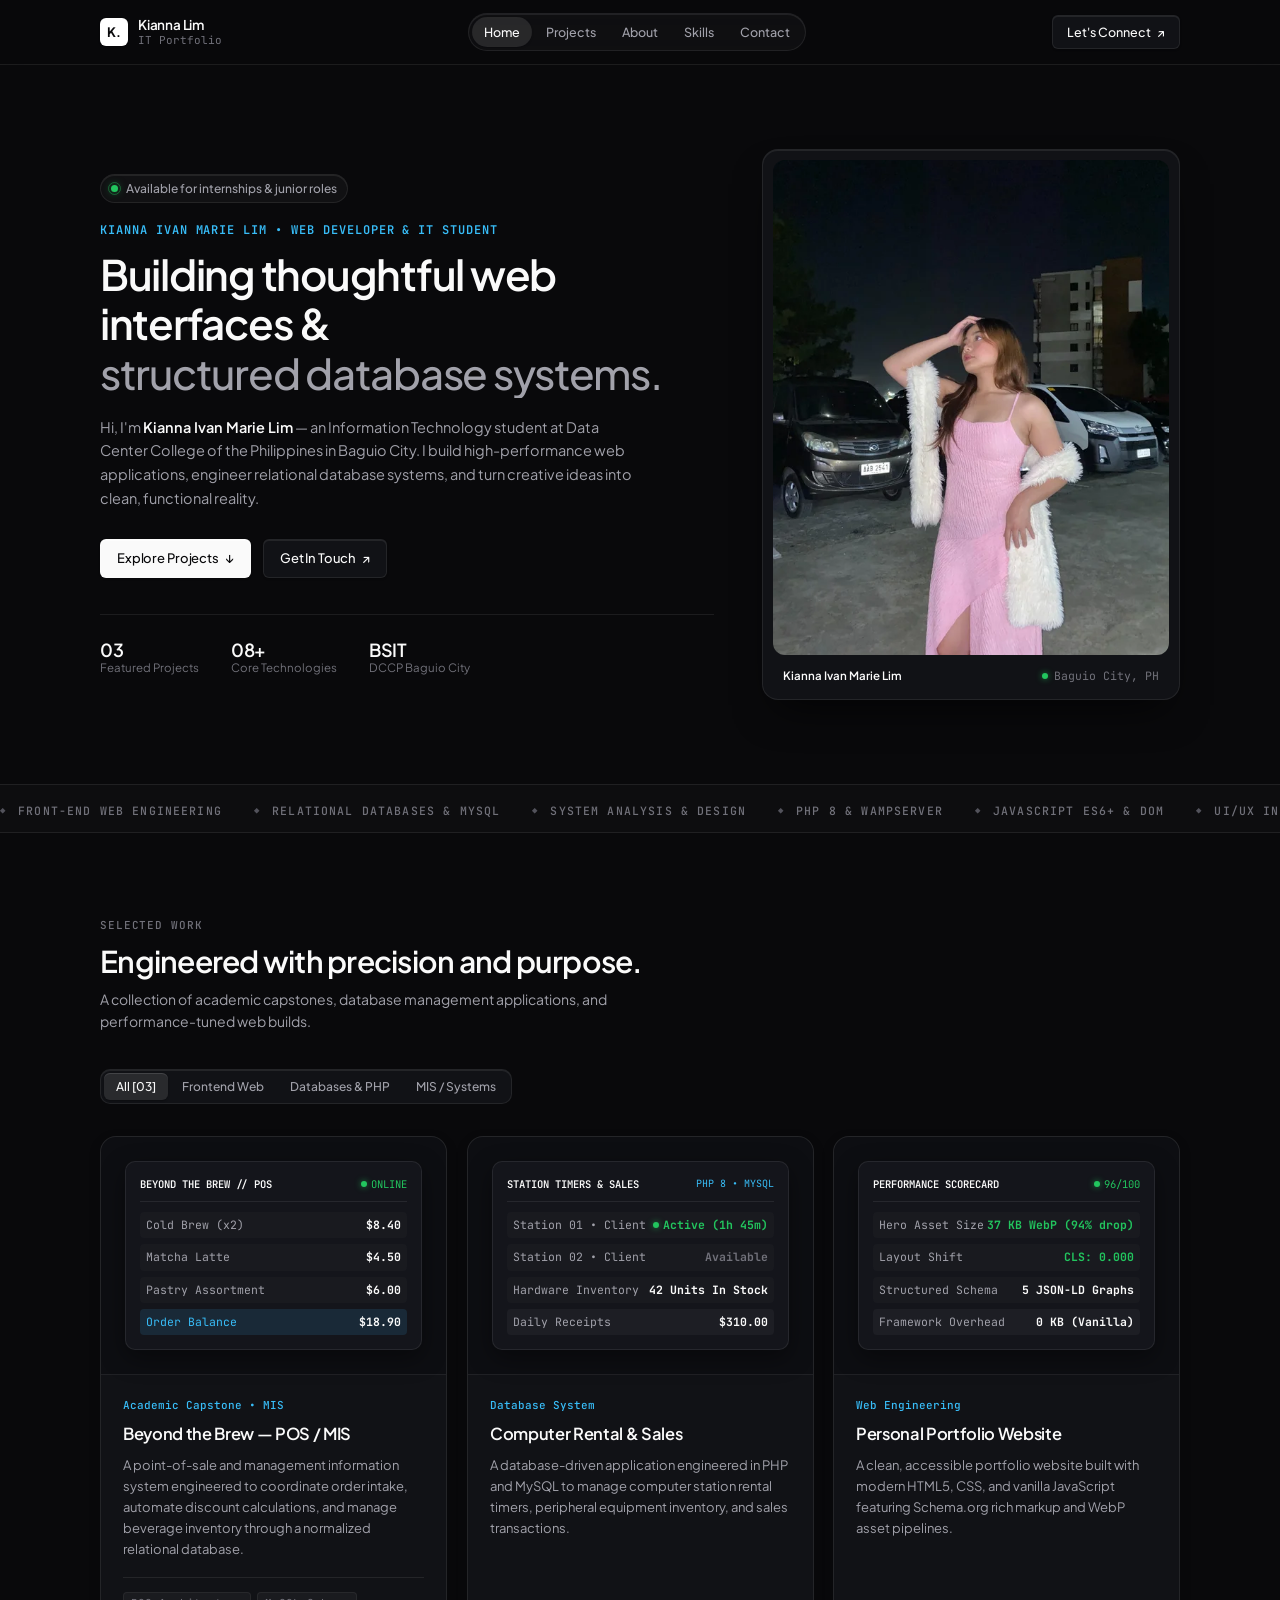
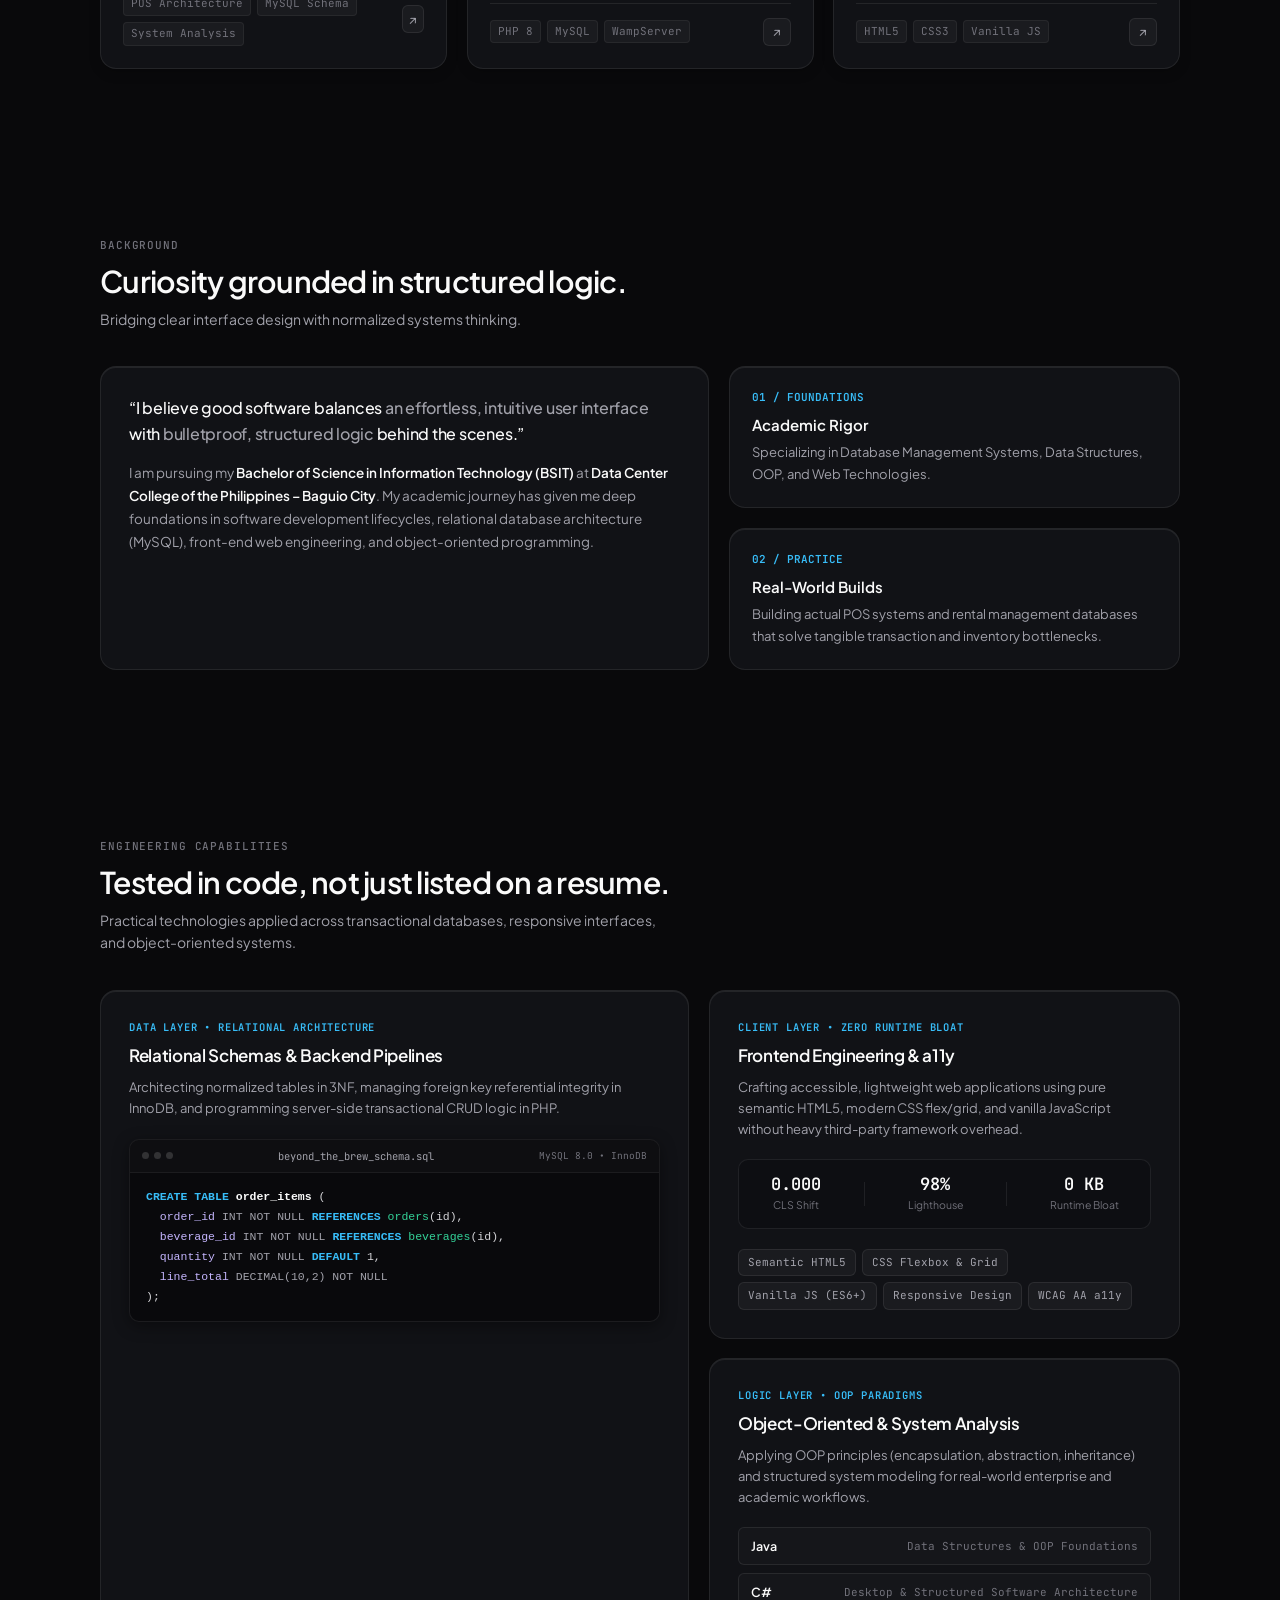
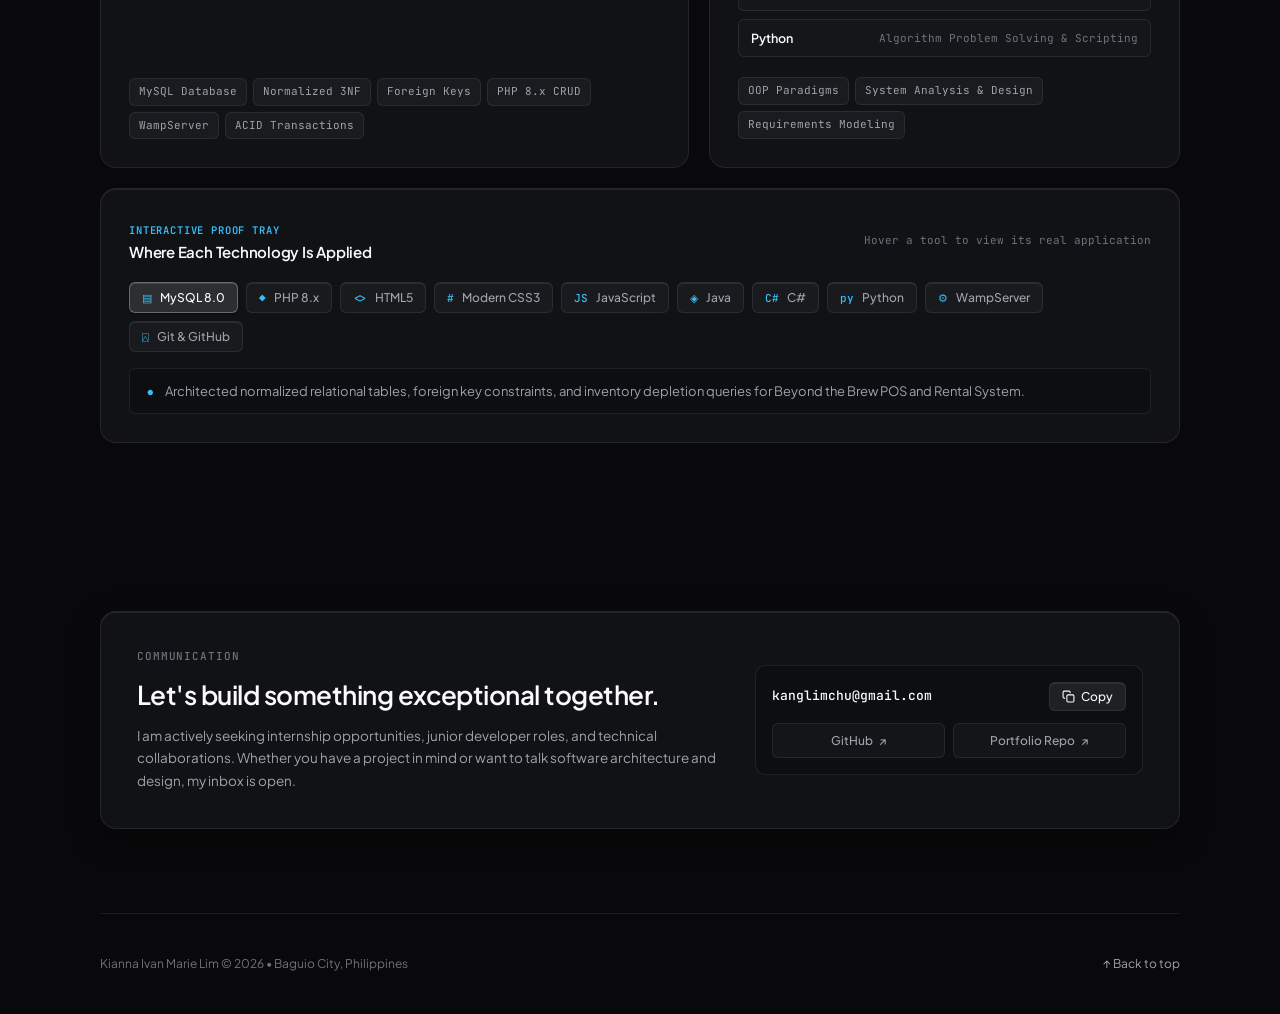
==== commit 58fa4efd: "Add files via upload" ====
--- a/index.html
+++ b/index.html
@@ -22,10 +22,12 @@
   <meta property="og:title" content="Kianna Lim | IT Student &amp; Web Developer Portfolio">
   <meta property="og:description" content="Explore the IT portfolio of Kianna Ivan Marie Lim, BSIT student and web developer in Baguio City. Discover web projects, UI design, and database systems.">
   <meta property="og:url" content="https://kanglimchu.netlify.app/">
-  <meta property="og:image" content="https://kanglimchu.netlify.app/images/kianna-profile.jpg">
+  <meta property="og:image" content="https://kanglimchu.netlify.app/images/og-image.jpg">
+  <meta property="og:image:secure_url" content="https://kanglimchu.netlify.app/images/og-image.jpg">
+  <meta property="og:image:type" content="image/jpeg">
   <meta property="og:image:width" content="1200">
   <meta property="og:image:height" content="630">
-  <meta property="og:image:alt" content="Kianna Ivan Marie Lim - Information Technology Student and Web Developer">
+  <meta property="og:image:alt" content="Kianna Ivan Marie Lim - IT Student &amp; Web Developer Portfolio">
   <meta property="og:locale" content="en_US">
   <meta property="profile:first_name" content="Kianna">
   <meta property="profile:last_name" content="Lim">
@@ -34,8 +36,8 @@
   <meta name="twitter:card" content="summary_large_image">
   <meta name="twitter:title" content="Kianna Lim | IT Student &amp; Web Developer Portfolio">
   <meta name="twitter:description" content="Explore the IT portfolio of Kianna Ivan Marie Lim, BSIT student and web developer in Baguio City. Discover web projects, UI design, and database systems.">
-  <meta name="twitter:image" content="https://kanglimchu.netlify.app/images/kianna-profile.jpg">
-  <meta name="twitter:image:alt" content="Kianna Ivan Marie Lim - IT Portfolio">
+  <meta name="twitter:image" content="https://kanglimchu.netlify.app/images/og-image.jpg">
+  <meta name="twitter:image:alt" content="Kianna Ivan Marie Lim - IT Student &amp; Web Developer Portfolio">
 
   <!-- Typography: Plus Jakarta Sans & JetBrains Mono -->
   <link rel="preconnect" href="https://fonts.googleapis.com">
@@ -130,7 +132,7 @@
         },
         "sameAs": [
           "https://github.com/kanglimchu-create",
-          "https://www.linkedin.com/"
+          "https://github.com/kanglimchu-create/portfolio"
         ],
         "alumniOf": {
           "@type": "CollegeOrUniversity",
@@ -195,10 +197,12 @@
               "@type": "CreativeWork",
               "name": "Personal Portfolio Website",
               "description": "A responsive, accessible portfolio website built with HTML5, CSS3, and JavaScript showcasing projects, technical skills, and background.",
+              "url": "https://kanglimchu.netlify.app/#projects",
+              "sameAs": "https://github.com/kanglimchu-create/portfolio",
               "creator": {
                 "@id": "https://kanglimchu.netlify.app/#person"
               },
-              "keywords": ["HTML", "CSS", "JavaScript", "Web Development"]
+              "keywords": ["HTML", "CSS", "JavaScript", "Web Development", "Technical SEO"]
             }
           }
         ]
@@ -239,7 +243,7 @@
 
       <nav class="navigation" aria-label="Main Navigation">
         <a class="nav-link active" href="#home">Home</a>
-        <a class="nav-link" href="#work">Projects</a>
+        <a class="nav-link" href="#projects">Projects</a>
         <a class="nav-link" href="#about">About</a>
         <a class="nav-link" href="#skills">Skills</a>
         <a class="nav-link" href="#contact">Contact</a>
@@ -262,6 +266,7 @@
         </div>
 
         <h1 class="hero-headline animate-in delay-1">
+          <span class="hero-eyebrow">Kianna Ivan Marie Lim &bull; Web Developer &amp; IT Student</span>
           <span class="mask-line">Building thoughtful web interfaces &amp;</span>
           <span class="mask-line"><span class="hero-highlight">structured database systems.</span></span>
         </h1>
@@ -271,7 +276,7 @@
         </p>
 
         <div class="hero-actions animate-in delay-3">
-          <a class="btn-primary" href="#work">
+          <a class="btn-primary" href="#projects">
             <span>Explore Projects</span>
             <span>&darr;</span>
           </a>
@@ -333,7 +338,7 @@
     </div>
 
     <!-- 04. Projects Section -->
-    <section class="section container" id="work">
+    <section class="section container" id="projects">
       <div class="section-head reveal-on-scroll">
         <span class="section-label">Selected Work</span>
         <h2 class="section-title">Engineered with precision and purpose.</h2>
@@ -378,7 +383,7 @@
                 <span class="tag-badge">MySQL Schema</span>
                 <span class="tag-badge">System Analysis</span>
               </div>
-              <div class="card-action-arrow">&nearr;</div>
+              <a href="https://github.com/kanglimchu-create" target="_blank" rel="noopener noreferrer" class="card-action-arrow" title="View details on GitHub" aria-label="Beyond the Brew details on GitHub">&nearr;</a>
             </div>
           </div>
         </article>
@@ -414,7 +419,7 @@
                 <span class="tag-badge">MySQL</span>
                 <span class="tag-badge">WampServer</span>
               </div>
-              <div class="card-action-arrow">&nearr;</div>
+              <a href="https://github.com/kanglimchu-create" target="_blank" rel="noopener noreferrer" class="card-action-arrow" title="View details on GitHub" aria-label="Computer Rental details on GitHub">&nearr;</a>
             </div>
           </div>
         </article>
@@ -447,7 +452,7 @@
                 <span class="tag-badge">CSS3</span>
                 <span class="tag-badge">Vanilla JS</span>
               </div>
-              <div class="card-action-arrow">&nearr;</div>
+              <a href="https://github.com/kanglimchu-create/portfolio" target="_blank" rel="noopener noreferrer" class="card-action-arrow" title="View portfolio repository on GitHub" aria-label="Personal Portfolio repository on GitHub">&nearr;</a>
             </div>
           </div>
         </article>
@@ -688,12 +693,12 @@
           </div>
 
           <div class="social-links">
-            <a href="https://github.com/kanglimchu-create" target="_blank" rel="me noopener noreferrer" class="social-link-btn">
+            <a href="https://github.com/kanglimchu-create" target="_blank" rel="me noopener noreferrer" class="social-link-btn" title="GitHub Profile">
               <span>GitHub</span>
               <span>&nearr;</span>
             </a>
-            <a href="https://www.linkedin.com/" target="_blank" rel="noopener noreferrer" class="social-link-btn">
-              <span>LinkedIn</span>
+            <a href="https://github.com/kanglimchu-create/portfolio" target="_blank" rel="noopener noreferrer" class="social-link-btn" title="Portfolio Source Code">
+              <span>Portfolio Repo</span>
               <span>&nearr;</span>
             </a>
           </div>
@@ -719,7 +724,13 @@
     <h2 style="font-size:20px;font-weight:600;color:var(--text-primary);letter-spacing:-0.02em;margin-bottom:12px;" id="modalTitle">Project Title</h2>
     <p style="font-size:13.5px;line-height:1.65;color:var(--text-secondary);margin-bottom:16px;" id="modalDesc"></p>
     <ul style="list-style:none;padding:0;margin-bottom:18px;font-size:13px;color:var(--text-secondary);line-height:1.7;" id="modalFeatures"></ul>
-    <div style="display:flex;flex-wrap:wrap;gap:6px;" id="modalTags"></div>
+    <div style="display:flex;flex-wrap:wrap;gap:6px;margin-bottom:16px;" id="modalTags"></div>
+    <div id="modalActionWrap" style="padding-top:14px;border-top:1px solid var(--border);">
+      <a id="modalRepoLink" href="https://github.com/kanglimchu-create/portfolio" target="_blank" rel="noopener noreferrer" class="btn-primary" style="display:inline-flex;align-items:center;gap:6px;font-size:12px;padding:7px 14px;text-decoration:none;">
+        <span id="modalRepoLabel">View on GitHub</span>
+        <span>&nearr;</span>
+      </a>
+    </div>
   </dialog>
 
   <!-- 10. Emil Kowalski Sonner Toast -->
--- a/style.css
+++ b/style.css
@@ -411,6 +411,17 @@
 }
 
 /* Headline — Restrained, Tasteful, Tight Tracking */
+.hero-eyebrow {
+  display: block;
+  font-family: var(--font-mono);
+  font-size: 12px;
+  font-weight: 600;
+  letter-spacing: 0.08em;
+  text-transform: uppercase;
+  color: var(--accent);
+  margin-bottom: 12px;
+}
+
 .hero-headline {
   font-size: clamp(28px, 3.6vw, 42px);
   font-weight: 600;
@@ -937,6 +948,8 @@
   justify-content: center;
   color: var(--text-secondary);
   font-size: 13px;
+  text-decoration: none;
+  cursor: pointer;
   transition: transform 160ms var(--ease-spring), background-color 150ms ease, color 150ms ease;
 }
 
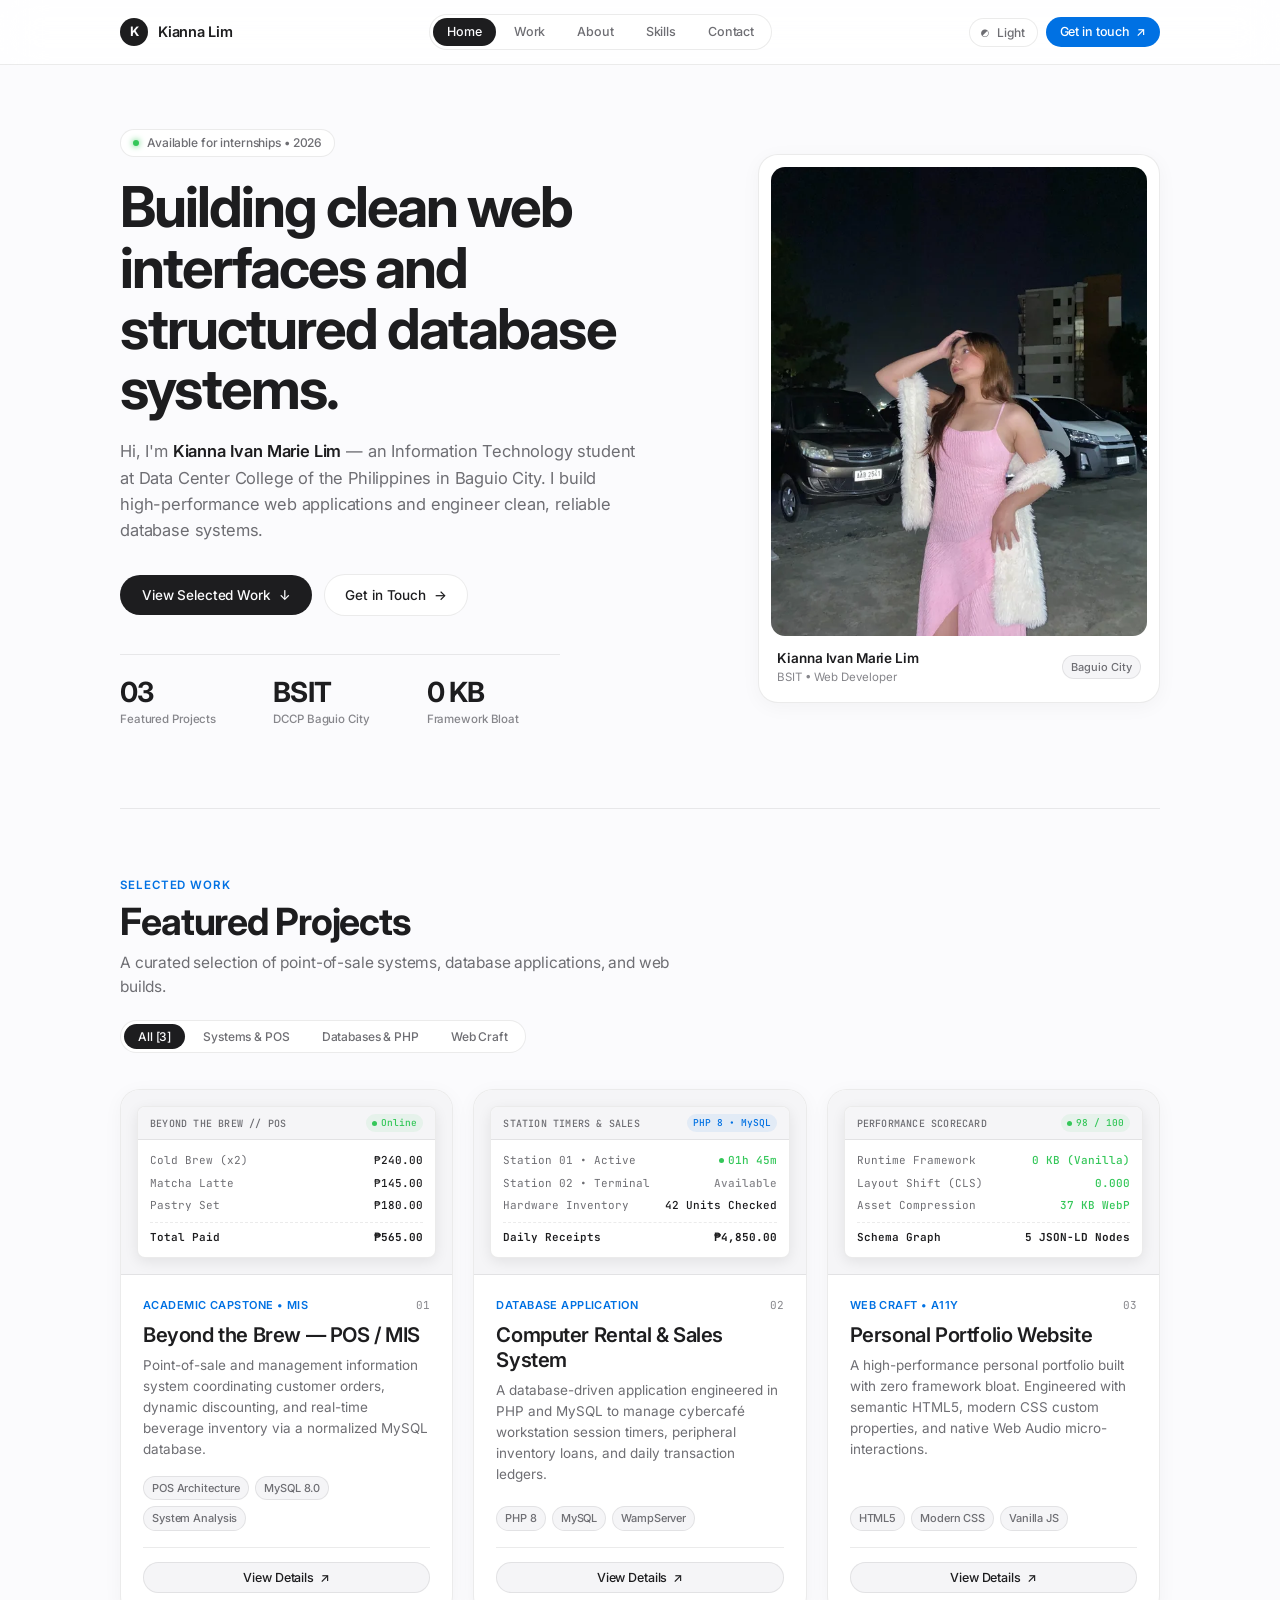
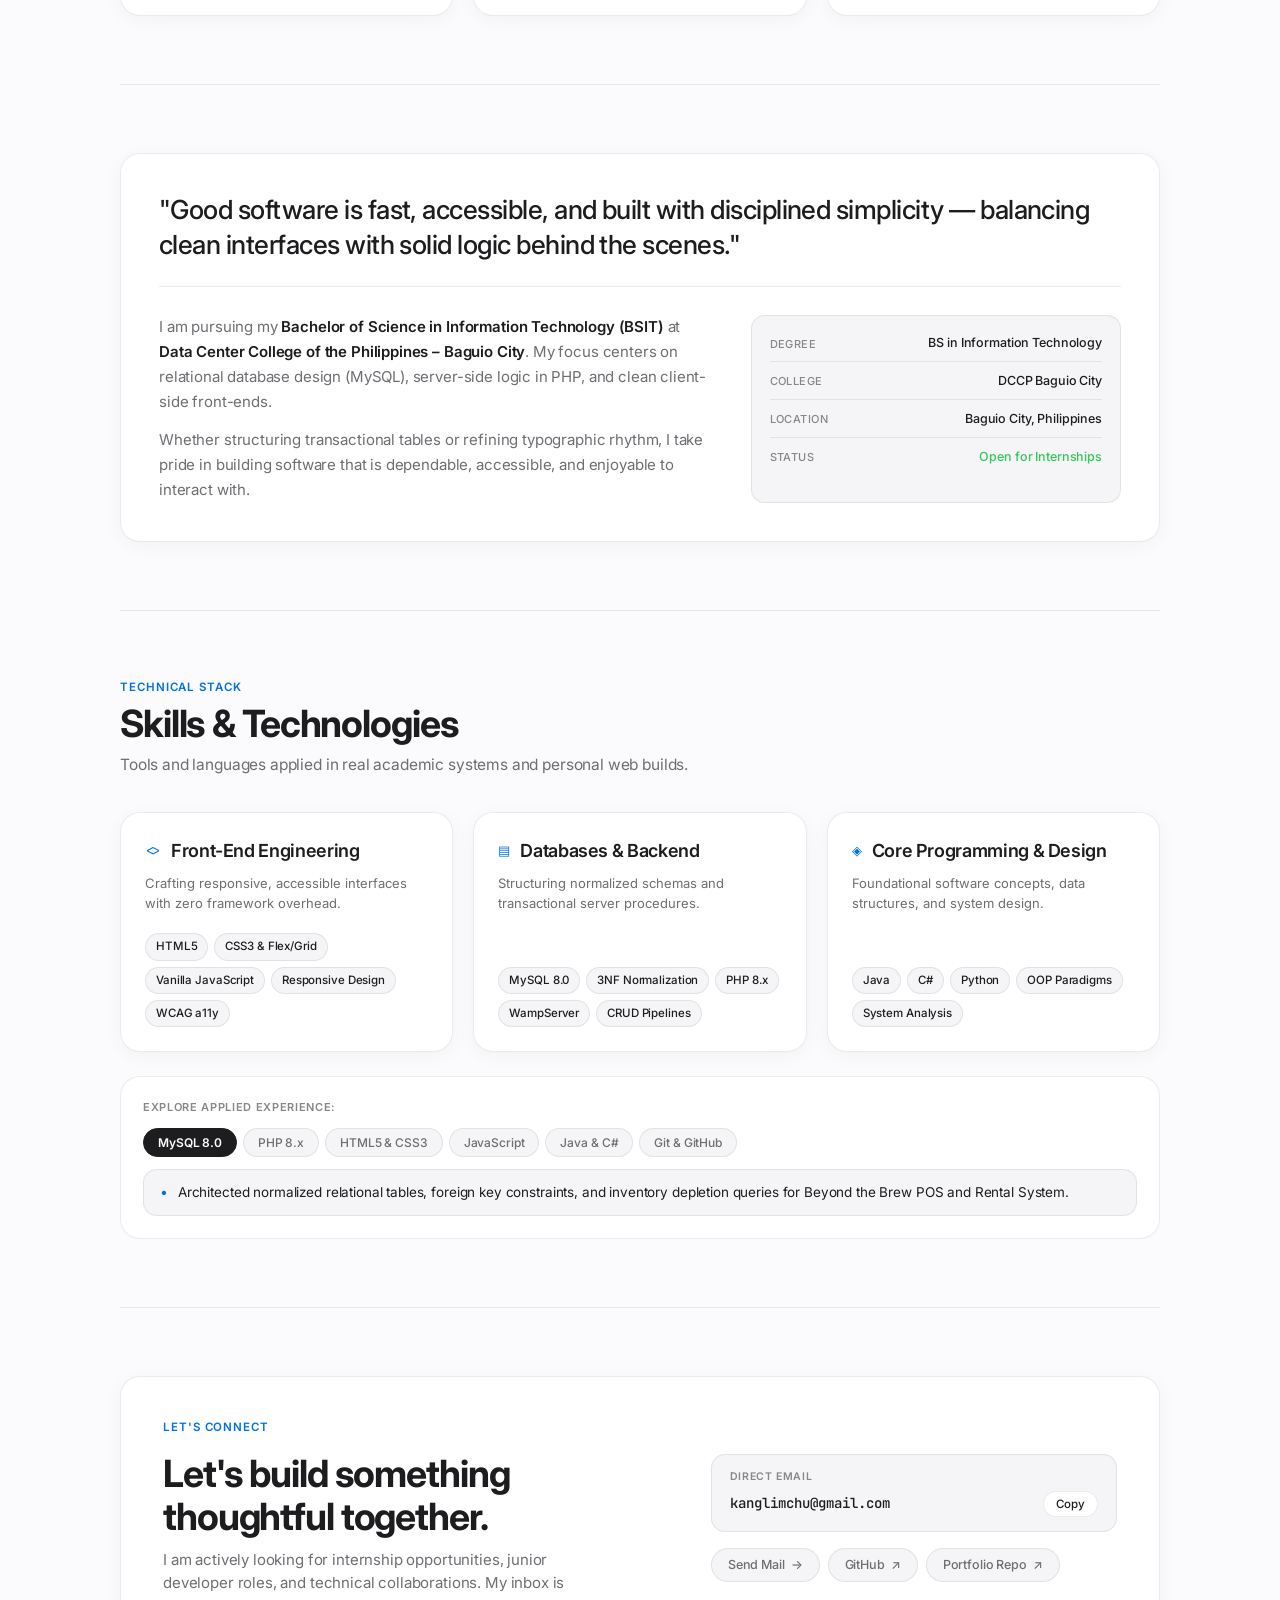
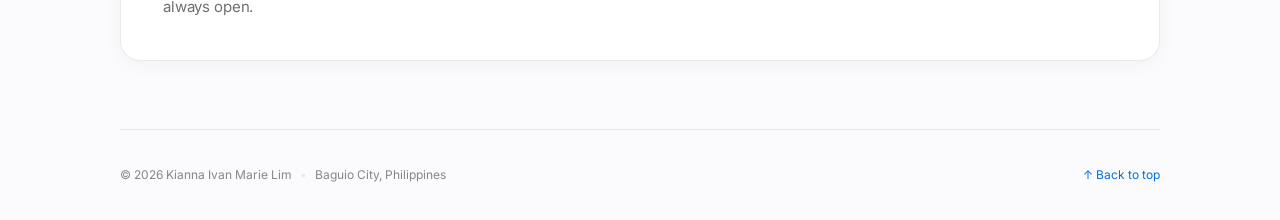
==== commit 8951de99: "Add files via upload" ====
--- a/index.html
+++ b/index.html
@@ -1,12 +1,12 @@
 <!DOCTYPE html>
-<html lang="en">
+<html lang="en" data-theme="dark">
 <head>
   <meta charset="UTF-8">
   <meta name="viewport" content="width=device-width, initial-scale=1.0">
-  <meta name="theme-color" content="#09090b">
-  <title>Kianna Lim | IT Student &amp; Web Developer Portfolio</title>
-  <meta name="description" content="Explore the IT portfolio of Kianna Ivan Marie Lim, BSIT student and web developer in Baguio City. Discover web projects, UI design, and database systems.">
-  <meta name="keywords" content="Kianna Lim, Kianna Ivan Marie Lim, IT portfolio, Baguio City web developer, Information Technology student, front-end developer, PHP MySQL developer, Data Center College of the Philippines">
+  <meta name="theme-color" content="#000000">
+  <title>Kianna Lim &bull; IT Student &amp; Web Developer</title>
+  <meta name="description" content="Portfolio of Kianna Ivan Marie Lim, BSIT student and web developer in Baguio City. Crafting clean web interfaces and structured database systems.">
+  <meta name="keywords" content="Kianna Lim, Kianna Ivan Marie Lim, IT portfolio, Baguio City web developer, front-end developer, PHP MySQL developer, Data Center College of the Philippines">
   <meta name="author" content="Kianna Ivan Marie Lim">
   <meta name="robots" content="index, follow, max-snippet:-1, max-image-preview:large, max-video-preview:-1">
   <link rel="canonical" href="https://kanglimchu.netlify.app/">
@@ -16,33 +16,29 @@
   <link rel="icon" type="image/svg+xml" href="favicon.svg">
   <link rel="alternate icon" href="favicon.svg">
 
-  <!-- Open Graph / Facebook / LinkedIn -->
+  <!-- Open Graph -->
   <meta property="og:type" content="profile">
   <meta property="og:site_name" content="Kianna Lim Portfolio">
-  <meta property="og:title" content="Kianna Lim | IT Student &amp; Web Developer Portfolio">
-  <meta property="og:description" content="Explore the IT portfolio of Kianna Ivan Marie Lim, BSIT student and web developer in Baguio City. Discover web projects, UI design, and database systems.">
+  <meta property="og:title" content="Kianna Lim &bull; IT Student &amp; Web Developer">
+  <meta property="og:description" content="Portfolio of Kianna Ivan Marie Lim, BSIT student and web developer in Baguio City. Crafting clean web interfaces and structured database systems.">
   <meta property="og:url" content="https://kanglimchu.netlify.app/">
   <meta property="og:image" content="https://kanglimchu.netlify.app/images/og-image.jpg">
-  <meta property="og:image:secure_url" content="https://kanglimchu.netlify.app/images/og-image.jpg">
-  <meta property="og:image:type" content="image/jpeg">
   <meta property="og:image:width" content="1200">
   <meta property="og:image:height" content="630">
-  <meta property="og:image:alt" content="Kianna Ivan Marie Lim - IT Student &amp; Web Developer Portfolio">
   <meta property="og:locale" content="en_US">
   <meta property="profile:first_name" content="Kianna">
   <meta property="profile:last_name" content="Lim">
 
   <!-- Twitter Card -->
   <meta name="twitter:card" content="summary_large_image">
-  <meta name="twitter:title" content="Kianna Lim | IT Student &amp; Web Developer Portfolio">
-  <meta name="twitter:description" content="Explore the IT portfolio of Kianna Ivan Marie Lim, BSIT student and web developer in Baguio City. Discover web projects, UI design, and database systems.">
+  <meta name="twitter:title" content="Kianna Lim &bull; IT Student &amp; Web Developer">
+  <meta name="twitter:description" content="Portfolio of Kianna Ivan Marie Lim, BSIT student and web developer in Baguio City.">
   <meta name="twitter:image" content="https://kanglimchu.netlify.app/images/og-image.jpg">
-  <meta name="twitter:image:alt" content="Kianna Ivan Marie Lim - IT Student &amp; Web Developer Portfolio">
-
-  <!-- Typography: Plus Jakarta Sans & JetBrains Mono -->
+
+  <!-- Typography: Pure Apple-grade Inter & JetBrains Mono -->
   <link rel="preconnect" href="https://fonts.googleapis.com">
   <link rel="preconnect" href="https://fonts.gstatic.com" crossorigin>
-  <link href="https://fonts.googleapis.com/css2?family=JetBrains+Mono:wght@400;500;600&family=Plus+Jakarta+Sans:wght@400;500;600;700&display=swap" rel="stylesheet">
+  <link href="https://fonts.googleapis.com/css2?family=Inter:wght@300;400;500;600;700&family=JetBrains+Mono:wght@400;500&display=swap" rel="stylesheet">
   <link rel="stylesheet" href="style.css">
   <script src="script.js" defer></script>
 
@@ -55,66 +51,17 @@
         "@type": "WebSite",
         "@id": "https://kanglimchu.netlify.app/#website",
         "url": "https://kanglimchu.netlify.app/",
-        "name": "Kianna Lim IT Portfolio",
-        "description": "Official IT portfolio of Kianna Ivan Marie Lim, BSIT student and aspiring web developer.",
-        "inLanguage": "en-US",
-        "publisher": {
-          "@id": "https://kanglimchu.netlify.app/#person"
-        }
+        "name": "Kianna Lim Portfolio",
+        "description": "Portfolio of Kianna Ivan Marie Lim, BSIT student and web developer in Baguio City.",
+        "publisher": { "@id": "https://kanglimchu.netlify.app/#person" }
       },
       {
         "@type": "ProfilePage",
         "@id": "https://kanglimchu.netlify.app/#profilepage",
         "url": "https://kanglimchu.netlify.app/",
-        "name": "Kianna Lim | IT Student & Web Developer Portfolio",
-        "isPartOf": {
-          "@id": "https://kanglimchu.netlify.app/#website"
-        },
-        "mainEntity": {
-          "@id": "https://kanglimchu.netlify.app/#person"
-        },
-        "breadcrumb": {
-          "@id": "https://kanglimchu.netlify.app/#breadcrumb"
-        },
-        "datePublished": "2024-01-01",
-        "dateModified": "2026-11-02",
-        "inLanguage": "en-US"
-      },
-      {
-        "@type": "BreadcrumbList",
-        "@id": "https://kanglimchu.netlify.app/#breadcrumb",
-        "itemListElement": [
-          {
-            "@type": "ListItem",
-            "position": 1,
-            "name": "Home",
-            "item": "https://kanglimchu.netlify.app/"
-          },
-          {
-            "@type": "ListItem",
-            "position": 2,
-            "name": "About",
-            "item": "https://kanglimchu.netlify.app/#about"
-          },
-          {
-            "@type": "ListItem",
-            "position": 3,
-            "name": "Skills",
-            "item": "https://kanglimchu.netlify.app/#skills"
-          },
-          {
-            "@type": "ListItem",
-            "position": 4,
-            "name": "Projects",
-            "item": "https://kanglimchu.netlify.app/#projects"
-          },
-          {
-            "@type": "ListItem",
-            "position": 5,
-            "name": "Contact",
-            "item": "https://kanglimchu.netlify.app/#contact"
-          }
-        ]
+        "name": "Kianna Lim | IT Student & Web Developer",
+        "isPartOf": { "@id": "https://kanglimchu.netlify.app/#website" },
+        "mainEntity": { "@id": "https://kanglimchu.netlify.app/#person" }
       },
       {
         "@type": "Person",
@@ -122,14 +69,9 @@
         "name": "Kianna Ivan Marie Lim",
         "alternateName": "Kianna Lim",
         "jobTitle": "Information Technology Student & Web Developer",
-        "description": "Bachelor of Science in Information Technology (BSIT) student at Data Center College of the Philippines – Baguio City, focused on web development, relational database systems, and UI design.",
+        "description": "BSIT student at Data Center College of the Philippines – Baguio City, focused on web development, relational database systems, and UI design.",
         "url": "https://kanglimchu.netlify.app/",
-        "image": {
-          "@type": "ImageObject",
-          "@id": "https://kanglimchu.netlify.app/#profile-photo",
-          "url": "https://kanglimchu.netlify.app/images/kianna-profile.jpg",
-          "caption": "Kianna Ivan Marie Lim"
-        },
+        "image": "https://kanglimchu.netlify.app/images/kianna-profile.jpg",
         "sameAs": [
           "https://github.com/kanglimchu-create",
           "https://github.com/kanglimchu-create/portfolio"
@@ -142,564 +84,408 @@
           "@type": "PostalAddress",
           "addressLocality": "Baguio City",
           "addressCountry": "PH"
-        },
-        "knowsAbout": [
-          "Web Development",
-          "Front-End Web Development",
-          "HTML5",
-          "CSS3",
-          "JavaScript",
-          "PHP",
-          "MySQL",
-          "Relational Databases",
-          "System Analysis and Design",
-          "User Interface Design",
-          "Java",
-          "C#",
-          "Python"
-        ]
-      },
-      {
-        "@type": "ItemList",
-        "@id": "https://kanglimchu.netlify.app/#projects-list",
-        "name": "Featured IT Projects",
-        "itemListElement": [
-          {
-            "@type": "ListItem",
-            "position": 1,
-            "item": {
-              "@type": "CreativeWork",
-              "name": "Beyond the Brew — POS / MIS",
-              "description": "A point-of-sale and management information system concept designed to organize order transactions, track product inventory, and streamline coffee shop operations.",
-              "creator": {
-                "@id": "https://kanglimchu.netlify.app/#person"
-              },
-              "keywords": ["POS", "System analysis", "Database", "Point of Sale"]
-            }
-          },
-          {
-            "@type": "ListItem",
-            "position": 2,
-            "item": {
-              "@type": "CreativeWork",
-              "name": "Computer Rental & Sales System",
-              "description": "A database-driven application engineered for tracking computer rentals, sales records, and equipment inventory using PHP, MySQL, and WampServer.",
-              "creator": {
-                "@id": "https://kanglimchu.netlify.app/#person"
-              },
-              "keywords": ["PHP", "MySQL", "WampServer", "Database"]
-            }
-          },
-          {
-            "@type": "ListItem",
-            "position": 3,
-            "item": {
-              "@type": "CreativeWork",
-              "name": "Personal Portfolio Website",
-              "description": "A responsive, accessible portfolio website built with HTML5, CSS3, and JavaScript showcasing projects, technical skills, and background.",
-              "url": "https://kanglimchu.netlify.app/#projects",
-              "sameAs": "https://github.com/kanglimchu-create/portfolio",
-              "creator": {
-                "@id": "https://kanglimchu.netlify.app/#person"
-              },
-              "keywords": ["HTML", "CSS", "JavaScript", "Web Development", "Technical SEO"]
-            }
-          }
-        ]
+        }
       }
     ]
   }
   </script>
 </head>
 <body>
-  <!-- 00. Minimalist Editorial Entrance (Human Craft, Zero AI Slop) -->
-  <aside class="entrance-curtain" id="entranceCurtain" aria-hidden="true">
-    <div class="curtain-content" id="curtainContent">
-      <div class="curtain-mark">
-        <span class="curtain-monogram">K</span>
-        <div class="curtain-divider"></div>
-        <div class="curtain-text">
-          <span class="curtain-name">Kianna Lim</span>
-          <span class="curtain-role">Developer Portfolio</span>
-        </div>
-      </div>
-    </div>
-  </aside>
-
-  <!-- Background Fine Grid & Mouse Spotlight -->
-  <div class="bg-grid" aria-hidden="true"></div>
-  <div class="cursor-spotlight" id="cursorSpotlight" aria-hidden="true"></div>
-
-  <!-- 01. Site Header Navigation -->
+
+  <!-- Site Navigation Header -->
   <header class="site-header">
     <div class="container header-inner">
       <a class="brand" href="#home" aria-label="Kianna Lim home">
-        <div class="brand-badge">K.</div>
-        <div class="brand-info">
-          <span class="brand-name">Kianna Lim</span>
-          <span class="brand-meta">IT Portfolio</span>
-        </div>
+        <span class="brand-monogram">K</span>
+        <span class="brand-name">Kianna Lim</span>
       </a>
 
-      <nav class="navigation" aria-label="Main Navigation">
+      <nav class="main-nav" aria-label="Main navigation">
         <a class="nav-link active" href="#home">Home</a>
-        <a class="nav-link" href="#projects">Projects</a>
+        <a class="nav-link" href="#work">Work</a>
         <a class="nav-link" href="#about">About</a>
         <a class="nav-link" href="#skills">Skills</a>
         <a class="nav-link" href="#contact">Contact</a>
       </nav>
 
-      <a class="header-cta" href="#contact">
-        <span>Let's Connect</span>
-        <span>&nearr;</span>
-      </a>
+      <div class="header-actions">
+        <!-- Theme Toggle: Light / Dark -->
+        <button class="theme-toggle" id="themeToggle" type="button" aria-label="Toggle between Light and Dark mode">
+          <span class="theme-icon" aria-hidden="true">&#9680;</span>
+          <span class="theme-text" id="themeLabel">Dark</span>
+        </button>
+
+        <a class="header-cta" href="#contact">
+          <span>Get in touch</span>
+          <span class="cta-arrow">&nearr;</span>
+        </a>
+      </div>
     </div>
   </header>
 
   <main>
-    <!-- 02. Hero Section -->
-    <section class="section hero container" id="home">
-      <div class="hero-content">
-        <div class="status-pill animate-in delay-0">
-          <span class="status-dot"></span>
-          <span>Available for internships &amp; junior roles</span>
-        </div>
-
-        <h1 class="hero-headline animate-in delay-1">
-          <span class="hero-eyebrow">Kianna Ivan Marie Lim &bull; Web Developer &amp; IT Student</span>
-          <span class="mask-line">Building thoughtful web interfaces &amp;</span>
-          <span class="mask-line"><span class="hero-highlight">structured database systems.</span></span>
-        </h1>
-
-        <p class="hero-subtext animate-in delay-2">
-          Hi, I'm <strong>Kianna Ivan Marie Lim</strong> — an Information Technology student at Data Center College of the Philippines in Baguio City. I build high-performance web applications, engineer relational database systems, and turn creative ideas into clean, functional reality.
-        </p>
-
-        <div class="hero-actions animate-in delay-3">
-          <a class="btn-primary" href="#projects">
-            <span>Explore Projects</span>
-            <span>&darr;</span>
-          </a>
-          <a class="btn-secondary" href="#contact">
-            <span>Get In Touch</span>
-            <span>&nearr;</span>
-          </a>
-        </div>
-
-        <div class="hero-stats-row animate-in delay-4">
-          <div class="stat-item">
-            <span class="stat-number">03</span>
-            <span class="stat-label">Featured Projects</span>
-          </div>
-          <div class="stat-item">
-            <span class="stat-number">08+</span>
-            <span class="stat-label">Core Technologies</span>
-          </div>
-          <div class="stat-item">
-            <span class="stat-number">BSIT</span>
-            <span class="stat-label">DCCP Baguio City</span>
-          </div>
-        </div>
-      </div>
-
-      <div class="hero-portrait-card spotlight-card animate-in delay-2">
-        <div class="hero-portrait-inner">
-          <picture>
-            <source srcset="images/kianna-profile.webp" type="image/webp">
-            <source srcset="images/kianna-profile-opt.jpg" type="image/jpeg">
-            <img src="images/kianna-profile-opt.jpg" alt="Kianna Ivan Marie Lim - Information Technology student and web developer in Baguio City" width="340" height="425" fetchpriority="high" decoding="async">
-          </picture>
-        </div>
-        <div class="portrait-footer-meta">
-          <span class="meta-name">Kianna Ivan Marie Lim</span>
-          <span class="meta-loc"><span class="live-dot"></span> Baguio City, PH</span>
+    <!-- 01. Hero Section -->
+    <section class="hero-section container" id="home">
+      <div class="hero-grid">
+        <div class="hero-text-col">
+          <div class="status-badge">
+            <span class="pulse-dot"></span>
+            <span>Available for internships &bull; 2026</span>
+          </div>
+
+          <h1 class="hero-title">
+            Building clean web interfaces and structured database systems.
+          </h1>
+
+          <p class="hero-subtitle">
+            Hi, I'm <strong>Kianna Ivan Marie Lim</strong> &mdash; an Information Technology student at Data Center College of the Philippines in Baguio City. I build high-performance web applications and engineer clean, reliable database systems.
+          </p>
+
+          <div class="hero-cta-row">
+            <a class="btn-primary" href="#work">
+              <span>View Selected Work</span>
+              <span class="arrow">&darr;</span>
+            </a>
+            <a class="btn-secondary" href="#contact">
+              <span>Get in Touch</span>
+              <span class="arrow">&rarr;</span>
+            </a>
+          </div>
+
+          <div class="hero-metrics">
+            <div class="metric-item">
+              <span class="metric-number">03</span>
+              <span class="metric-label">Featured Projects</span>
+            </div>
+            <div class="metric-item">
+              <span class="metric-number">BSIT</span>
+              <span class="metric-label">DCCP Baguio City</span>
+            </div>
+            <div class="metric-item">
+              <span class="metric-number">0 KB</span>
+              <span class="metric-label">Framework Bloat</span>
+            </div>
+          </div>
+        </div>
+
+        <div class="hero-visual-col">
+          <div class="portrait-card">
+            <div class="portrait-frame">
+              <picture>
+                <source srcset="images/kianna-profile.webp" type="image/webp">
+                <source srcset="images/kianna-profile-opt.jpg" type="image/jpeg">
+                <img 
+                  src="images/kianna-profile-opt.jpg" 
+                  alt="Kianna Ivan Marie Lim - IT student and web developer in Baguio City" 
+                  width="400" 
+                  height="480"
+                  fetchpriority="high"
+                  decoding="async"
+                >
+              </picture>
+            </div>
+            <div class="portrait-caption">
+              <div class="caption-info">
+                <span class="caption-name">Kianna Ivan Marie Lim</span>
+                <span class="caption-role">BSIT &bull; Web Developer</span>
+              </div>
+              <span class="caption-tag">Baguio City</span>
+            </div>
+          </div>
         </div>
       </div>
     </section>
 
-    <!-- 03. Subtle Tech Ribbon -->
-    <div class="tech-ribbon" aria-hidden="true">
-      <div class="ribbon-track">
-        <div class="ribbon-item"><span>&#9670;</span> FRONT-END WEB ENGINEERING</div>
-        <div class="ribbon-item"><span>&#9670;</span> RELATIONAL DATABASES &amp; MYSQL</div>
-        <div class="ribbon-item"><span>&#9670;</span> SYSTEM ANALYSIS &amp; DESIGN</div>
-        <div class="ribbon-item"><span>&#9670;</span> PHP 8 &amp; WAMPSERVER</div>
-        <div class="ribbon-item"><span>&#9670;</span> JAVASCRIPT ES6+ &amp; DOM</div>
-        <div class="ribbon-item"><span>&#9670;</span> UI/UX INTERFACE DESIGN</div>
-        <div class="ribbon-item"><span>&#9670;</span> JAVA &amp; PYTHON PROGRAMMING</div>
-        <div class="ribbon-item"><span>&#9670;</span> FRONT-END WEB ENGINEERING</div>
-        <div class="ribbon-item"><span>&#9670;</span> RELATIONAL DATABASES &amp; MYSQL</div>
-        <div class="ribbon-item"><span>&#9670;</span> SYSTEM ANALYSIS &amp; DESIGN</div>
-        <div class="ribbon-item"><span>&#9670;</span> PHP 8 &amp; WAMPSERVER</div>
-        <div class="ribbon-item"><span>&#9670;</span> JAVASCRIPT ES6+ &amp; DOM</div>
-        <div class="ribbon-item"><span>&#9670;</span> UI/UX INTERFACE DESIGN</div>
-        <div class="ribbon-item"><span>&#9670;</span> JAVA &amp; PYTHON PROGRAMMING</div>
-      </div>
-    </div>
-
-    <!-- 04. Projects Section -->
-    <section class="section container" id="projects">
-      <div class="section-head reveal-on-scroll">
-        <span class="section-label">Selected Work</span>
-        <h2 class="section-title">Engineered with precision and purpose.</h2>
-        <p class="section-desc">A collection of academic capstones, database management applications, and performance-tuned web builds.</p>
-      </div>
-
-      <!-- Segmented Control with Fluid Sliding Indicator -->
-      <div class="projects-filter-bar reveal-on-scroll" role="tablist" aria-label="Filter projects">
-        <div class="filter-indicator" id="filterIndicator"></div>
-        <button class="filter-tab active" data-filter="all">All [03]</button>
-        <button class="filter-tab" data-filter="web">Frontend Web</button>
-        <button class="filter-tab" data-filter="db">Databases &amp; PHP</button>
-        <button class="filter-tab" data-filter="system">MIS / Systems</button>
+    <!-- 02. Selected Work Section -->
+    <section class="section container" id="work">
+      <div class="section-header">
+        <div class="section-kicker">SELECTED WORK</div>
+        <h2 class="section-heading">Featured Projects</h2>
+        <p class="section-sub">A curated selection of point-of-sale systems, database applications, and web builds.</p>
+
+        <!-- Category Filters -->
+        <div class="filter-bar" role="tablist" aria-label="Filter projects">
+          <button class="filter-pill active" data-filter="all">All [3]</button>
+          <button class="filter-pill" data-filter="systems">Systems &amp; POS</button>
+          <button class="filter-pill" data-filter="databases">Databases &amp; PHP</button>
+          <button class="filter-pill" data-filter="web">Web Craft</button>
+        </div>
       </div>
 
       <div class="projects-grid">
         <!-- Project 01: Beyond the Brew -->
-        <article class="project-card spotlight-card reveal-on-scroll" style="--stagger: 0;" data-category="system db" data-project="pos">
-          <div class="project-mockup-stage">
-            <div class="screen-mockup">
-              <div class="mockup-header">
-                <span class="mockup-header-title">BEYOND THE BREW // POS</span>
-                <span style="color:var(--emerald);font-size:10.5px;display:inline-flex;align-items:center;gap:4px;">
-                  <span class="live-dot"></span> ONLINE
-                </span>
-              </div>
-              <div class="mockup-rows">
-                <div class="mockup-row"><span>Cold Brew (x2)</span><b>&dollar;8.40</b></div>
-                <div class="mockup-row"><span>Matcha Latte</span><b>&dollar;4.50</b></div>
-                <div class="mockup-row"><span>Pastry Assortment</span><b>&dollar;6.00</b></div>
-                <div class="mockup-row mockup-highlight"><span>Order Balance</span><b>&dollar;18.90</b></div>
-              </div>
-            </div>
-          </div>
-          <div class="project-content">
-            <span class="project-cat">Academic Capstone &bull; MIS</span>
-            <h3 class="project-title">Beyond the Brew &mdash; POS / MIS</h3>
-            <p class="project-desc">A point-of-sale and management information system engineered to coordinate order intake, automate discount calculations, and manage beverage inventory through a normalized relational database.</p>
-            <div class="project-footer">
-              <div class="project-tags">
-                <span class="tag-badge">POS Architecture</span>
-                <span class="tag-badge">MySQL Schema</span>
-                <span class="tag-badge">System Analysis</span>
-              </div>
-              <a href="https://github.com/kanglimchu-create" target="_blank" rel="noopener noreferrer" class="card-action-arrow" title="View details on GitHub" aria-label="Beyond the Brew details on GitHub">&nearr;</a>
+        <article class="project-aesthetic-card" data-category="systems databases" data-project="pos">
+          <div class="card-visual-stage">
+            <div class="stage-window">
+              <div class="window-bar">
+                <span class="window-title">BEYOND THE BREW // POS</span>
+                <span class="window-pill live"><span class="dot"></span> Online</span>
+              </div>
+              <div class="window-content">
+                <div class="order-receipt-item"><span>Cold Brew (x2)</span><b>&#8369;240.00</b></div>
+                <div class="order-receipt-item"><span>Matcha Latte</span><b>&#8369;145.00</b></div>
+                <div class="order-receipt-item"><span>Pastry Set</span><b>&#8369;180.00</b></div>
+                <div class="order-receipt-total"><span>Total Paid</span><b>&#8369;565.00</b></div>
+              </div>
+            </div>
+          </div>
+
+          <div class="card-info">
+            <div class="card-meta">
+              <span class="card-cat">Academic Capstone &bull; MIS</span>
+              <span class="card-num">01</span>
+            </div>
+            <h3 class="card-title">Beyond the Brew &mdash; POS / MIS</h3>
+            <p class="card-desc">
+              Point-of-sale and management information system coordinating customer orders, dynamic discounting, and real-time beverage inventory via a normalized MySQL database.
+            </p>
+            <div class="card-tags">
+              <span class="tag">POS Architecture</span>
+              <span class="tag">MySQL 8.0</span>
+              <span class="tag">System Analysis</span>
+            </div>
+            <div class="card-footer-action">
+              <button class="btn-inspect" type="button" data-modal="pos">
+                <span>View Details</span>
+                <span class="btn-icon">&nearr;</span>
+              </button>
             </div>
           </div>
         </article>
 
         <!-- Project 02: Computer Rental -->
-        <article class="project-card spotlight-card reveal-on-scroll" style="--stagger: 1;" data-category="db web" data-project="rental">
-          <div class="project-mockup-stage">
-            <div class="screen-mockup">
-              <div class="mockup-header">
-                <span class="mockup-header-title">STATION TIMERS &amp; SALES</span>
-                <span style="color:var(--accent);font-size:10px;">PHP 8 &bull; MYSQL</span>
-              </div>
-              <div class="mockup-rows">
-                <div class="mockup-row">
-                  <span>Station 01 &bull; Client</span>
-                  <b style="color:var(--emerald);display:inline-flex;align-items:center;gap:4px;">
-                    <span class="live-dot"></span> Active (1h 45m)
-                  </b>
+        <article class="project-aesthetic-card" data-category="databases web" data-project="rental">
+          <div class="card-visual-stage">
+            <div class="stage-window">
+              <div class="window-bar">
+                <span class="window-title">STATION TIMERS &amp; SALES</span>
+                <span class="window-pill highlight">PHP 8 &bull; MySQL</span>
+              </div>
+              <div class="window-content">
+                <div class="order-receipt-item">
+                  <span>Station 01 &bull; Active</span>
+                  <b class="status-active"><span class="dot"></span> 01h 45m</b>
                 </div>
-                <div class="mockup-row"><span>Station 02 &bull; Client</span><b style="color:var(--text-tertiary);">Available</b></div>
-                <div class="mockup-row"><span>Hardware Inventory</span><b>42 Units In Stock</b></div>
-                <div class="mockup-row" style="background:rgba(255,255,255,0.04);"><span>Daily Receipts</span><b>&dollar;310.00</b></div>
-              </div>
-            </div>
-          </div>
-          <div class="project-content">
-            <span class="project-cat">Database System</span>
-            <h3 class="project-title">Computer Rental &amp; Sales</h3>
-            <p class="project-desc">A database-driven application engineered in PHP and MySQL to manage computer station rental timers, peripheral equipment inventory, and sales transactions.</p>
-            <div class="project-footer">
-              <div class="project-tags">
-                <span class="tag-badge">PHP 8</span>
-                <span class="tag-badge">MySQL</span>
-                <span class="tag-badge">WampServer</span>
-              </div>
-              <a href="https://github.com/kanglimchu-create" target="_blank" rel="noopener noreferrer" class="card-action-arrow" title="View details on GitHub" aria-label="Computer Rental details on GitHub">&nearr;</a>
+                <div class="order-receipt-item"><span>Station 02 &bull; Terminal</span><b class="status-idle">Available</b></div>
+                <div class="order-receipt-item"><span>Hardware Inventory</span><b>42 Units Checked</b></div>
+                <div class="order-receipt-total"><span>Daily Receipts</span><b>&#8369;4,850.00</b></div>
+              </div>
+            </div>
+          </div>
+
+          <div class="card-info">
+            <div class="card-meta">
+              <span class="card-cat">Database Application</span>
+              <span class="card-num">02</span>
+            </div>
+            <h3 class="card-title">Computer Rental &amp; Sales System</h3>
+            <p class="card-desc">
+              A database-driven application engineered in PHP and MySQL to manage cybercafé workstation session timers, peripheral inventory loans, and daily transaction ledgers.
+            </p>
+            <div class="card-tags">
+              <span class="tag">PHP 8</span>
+              <span class="tag">MySQL</span>
+              <span class="tag">WampServer</span>
+            </div>
+            <div class="card-footer-action">
+              <button class="btn-inspect" type="button" data-modal="rental">
+                <span>View Details</span>
+                <span class="btn-icon">&nearr;</span>
+              </button>
             </div>
           </div>
         </article>
 
-        <!-- Project 03: Portfolio -->
-        <article class="project-card spotlight-card reveal-on-scroll" style="--stagger: 2;" data-category="web" data-project="portfolio">
-          <div class="project-mockup-stage">
-            <div class="screen-mockup">
-              <div class="mockup-header">
-                <span class="mockup-header-title">PERFORMANCE SCORECARD</span>
-                <span style="color:var(--emerald);font-size:10.5px;display:inline-flex;align-items:center;gap:4px;">
-                  <span class="live-dot"></span> 96/100
-                </span>
-              </div>
-              <div class="mockup-rows">
-                <div class="mockup-row"><span>Hero Asset Size</span><b style="color:var(--emerald);">37 KB WebP (94% drop)</b></div>
-                <div class="mockup-row"><span>Layout Shift</span><b style="color:var(--emerald);">CLS: 0.000</b></div>
-                <div class="mockup-row"><span>Structured Schema</span><b>5 JSON-LD Graphs</b></div>
-                <div class="mockup-row" style="background:rgba(255,255,255,0.04);"><span>Framework Overhead</span><b>0 KB (Vanilla)</b></div>
-              </div>
-            </div>
-          </div>
-          <div class="project-content">
-            <span class="project-cat">Web Engineering</span>
-            <h3 class="project-title">Personal Portfolio Website</h3>
-            <p class="project-desc">A clean, accessible portfolio website built with modern HTML5, CSS, and vanilla JavaScript featuring Schema.org rich markup and WebP asset pipelines.</p>
-            <div class="project-footer">
-              <div class="project-tags">
-                <span class="tag-badge">HTML5</span>
-                <span class="tag-badge">CSS3</span>
-                <span class="tag-badge">Vanilla JS</span>
-              </div>
-              <a href="https://github.com/kanglimchu-create/portfolio" target="_blank" rel="noopener noreferrer" class="card-action-arrow" title="View portfolio repository on GitHub" aria-label="Personal Portfolio repository on GitHub">&nearr;</a>
+        <!-- Project 03: Personal Portfolio -->
+        <article class="project-aesthetic-card" data-category="web" data-project="portfolio">
+          <div class="card-visual-stage">
+            <div class="stage-window">
+              <div class="window-bar">
+                <span class="window-title">PERFORMANCE SCORECARD</span>
+                <span class="window-pill live"><span class="dot"></span> 98 / 100</span>
+              </div>
+              <div class="window-content">
+                <div class="order-receipt-item"><span>Runtime Framework</span><b class="status-active">0 KB (Vanilla)</b></div>
+                <div class="order-receipt-item"><span>Layout Shift (CLS)</span><b class="status-active">0.000</b></div>
+                <div class="order-receipt-item"><span>Asset Compression</span><b class="status-active">37 KB WebP</b></div>
+                <div class="order-receipt-total"><span>Schema Graph</span><b>5 JSON-LD Nodes</b></div>
+              </div>
+            </div>
+          </div>
+
+          <div class="card-info">
+            <div class="card-meta">
+              <span class="card-cat">Web Craft &bull; a11y</span>
+              <span class="card-num">03</span>
+            </div>
+            <h3 class="card-title">Personal Portfolio Website</h3>
+            <p class="card-desc">
+              A high-performance personal portfolio built with zero framework bloat. Engineered with semantic HTML5, modern CSS custom properties, and native Web Audio micro-interactions.
+            </p>
+            <div class="card-tags">
+              <span class="tag">HTML5</span>
+              <span class="tag">Modern CSS</span>
+              <span class="tag">Vanilla JS</span>
+            </div>
+            <div class="card-footer-action">
+              <button class="btn-inspect" type="button" data-modal="portfolio">
+                <span>View Details</span>
+                <span class="btn-icon">&nearr;</span>
+              </button>
             </div>
           </div>
         </article>
       </div>
     </section>
 
-    <!-- 05. Bento About & Philosophy -->
+    <!-- 03. About / Thoughtful Note -->
     <section class="section container" id="about">
-      <div class="section-head reveal-on-scroll">
-        <span class="section-label">Background</span>
-        <h2 class="section-title">Curiosity grounded in structured logic.</h2>
-        <p class="section-desc">Bridging clear interface design with normalized systems thinking.</p>
-      </div>
-
-      <div class="bento-grid">
-        <div class="bento-card spotlight-card reveal-on-scroll">
-          <p class="bento-quote">
-            &ldquo;I believe good software balances <span>an effortless, intuitive user interface</span> with <span>bulletproof, structured logic</span> behind the scenes.&rdquo;
+      <div class="about-aesthetic-card">
+        <div class="about-quote-block">
+          <p class="about-quote">
+            "Good software is fast, accessible, and built with disciplined simplicity &mdash; balancing clean interfaces with solid logic behind the scenes."
           </p>
-          <p class="bento-text">
-            I am pursuing my <strong>Bachelor of Science in Information Technology (BSIT)</strong> at <strong>Data Center College of the Philippines &ndash; Baguio City</strong>. My academic journey has given me deep foundations in software development lifecycles, relational database architecture (MySQL), front-end web engineering, and object-oriented programming.
+        </div>
+
+        <div class="about-details-grid">
+          <div class="about-text-col">
+            <p>
+              I am pursuing my <strong>Bachelor of Science in Information Technology (BSIT)</strong> at <strong>Data Center College of the Philippines &ndash; Baguio City</strong>. My focus centers on relational database design (MySQL), server-side logic in PHP, and clean client-side front-ends.
+            </p>
+            <p>
+              Whether structuring transactional tables or refining typographic rhythm, I take pride in building software that is dependable, accessible, and enjoyable to interact with.
+            </p>
+          </div>
+
+          <div class="about-docket-col">
+            <div class="docket-row">
+              <span class="label">Degree</span>
+              <span class="value">BS in Information Technology</span>
+            </div>
+            <div class="docket-row">
+              <span class="label">College</span>
+              <span class="value">DCCP Baguio City</span>
+            </div>
+            <div class="docket-row">
+              <span class="label">Location</span>
+              <span class="value">Baguio City, Philippines</span>
+            </div>
+            <div class="docket-row">
+              <span class="label">Status</span>
+              <span class="value highlight">Open for Internships</span>
+            </div>
+          </div>
+        </div>
+      </div>
+    </section>
+
+    <!-- 04. Skills & Capabilities -->
+    <section class="section container" id="skills">
+      <div class="section-header">
+        <div class="section-kicker">TECHNICAL STACK</div>
+        <h2 class="section-heading">Skills &amp; Technologies</h2>
+        <p class="section-sub">Tools and languages applied in real academic systems and personal web builds.</p>
+      </div>
+
+      <div class="skills-grid">
+        <div class="skill-category-card">
+          <div class="cat-header">
+            <span class="cat-glyph">&lt;&gt;</span>
+            <h3 class="cat-title">Front-End Engineering</h3>
+          </div>
+          <p class="cat-desc">Crafting responsive, accessible interfaces with zero framework overhead.</p>
+          <div class="skill-pills">
+            <span class="skill-pill">HTML5</span>
+            <span class="skill-pill">CSS3 &amp; Flex/Grid</span>
+            <span class="skill-pill">Vanilla JavaScript</span>
+            <span class="skill-pill">Responsive Design</span>
+            <span class="skill-pill">WCAG a11y</span>
+          </div>
+        </div>
+
+        <div class="skill-category-card">
+          <div class="cat-header">
+            <span class="cat-glyph">&#9636;</span>
+            <h3 class="cat-title">Databases &amp; Backend</h3>
+          </div>
+          <p class="cat-desc">Structuring normalized schemas and transactional server procedures.</p>
+          <div class="skill-pills">
+            <span class="skill-pill">MySQL 8.0</span>
+            <span class="skill-pill">3NF Normalization</span>
+            <span class="skill-pill">PHP 8.x</span>
+            <span class="skill-pill">WampServer</span>
+            <span class="skill-pill">CRUD Pipelines</span>
+          </div>
+        </div>
+
+        <div class="skill-category-card">
+          <div class="cat-header">
+            <span class="cat-glyph">&#9672;</span>
+            <h3 class="cat-title">Core Programming &amp; Design</h3>
+          </div>
+          <p class="cat-desc">Foundational software concepts, data structures, and system design.</p>
+          <div class="skill-pills">
+            <span class="skill-pill">Java</span>
+            <span class="skill-pill">C#</span>
+            <span class="skill-pill">Python</span>
+            <span class="skill-pill">OOP Paradigms</span>
+            <span class="skill-pill">System Analysis</span>
+          </div>
+        </div>
+      </div>
+
+      <!-- Interactive Tool Proof Bar -->
+      <div class="skills-proof-tray">
+        <div class="tray-label">EXPLORE APPLIED EXPERIENCE:</div>
+        <div class="tray-buttons" id="toolButtons">
+          <button class="tool-btn active" data-context="Architected normalized relational tables, foreign key constraints, and inventory depletion queries for Beyond the Brew POS and Rental System.">MySQL 8.0</button>
+          <button class="tool-btn" data-context="Engineered server-side CRUD logic, session timers, and transaction records configured and verified under WampServer.">PHP 8.x</button>
+          <button class="tool-btn" data-context="Structured accessible, WCAG-compliant DOM elements, Schema.org microdata, and SEO-optimized WebP asset pipelines.">HTML5 &amp; CSS3</button>
+          <button class="tool-btn" data-context="Developed DOM interactions, Web Audio acoustic synthesis, real-time Baguio clock, and modal dialogs.">JavaScript</button>
+          <button class="tool-btn" data-context="Applied object-oriented principles, data structures, and class hierarchies during coursework at DCCP.">Java &amp; C#</button>
+          <button class="tool-btn" data-context="Version control, branching workflows, repository history tracking, and deployment automation.">Git &amp; GitHub</button>
+        </div>
+        <div class="tray-display" id="toolDisplay">
+          <span class="tray-bullet">&bull;</span>
+          <span id="toolDisplayText">Architected normalized relational tables, foreign key constraints, and inventory depletion queries for Beyond the Brew POS and Rental System.</span>
+        </div>
+      </div>
+    </section>
+
+    <!-- 05. Contact Section -->
+    <section class="section container" id="contact">
+      <div class="contact-aesthetic-card">
+        <div class="contact-left">
+          <div class="section-kicker">LET'S CONNECT</div>
+          <h2 class="contact-title">Let's build something thoughtful together.</h2>
+          <p class="contact-sub">
+            I am actively looking for internship opportunities, junior developer roles, and technical collaborations. My inbox is always open.
           </p>
         </div>
 
-        <div class="bento-side-stack">
-          <div class="bento-stat-item spotlight-card reveal-on-scroll">
-            <div class="stat-item-num">01 / FOUNDATIONS</div>
-            <h4 class="stat-item-heading">Academic Rigor</h4>
-            <p class="bento-text" style="font-size:13px;">Specializing in Database Management Systems, Data Structures, OOP, and Web Technologies.</p>
-          </div>
-
-          <div class="bento-stat-item spotlight-card reveal-on-scroll">
-            <div class="stat-item-num">02 / PRACTICE</div>
-            <h4 class="stat-item-heading">Real-World Builds</h4>
-            <p class="bento-text" style="font-size:13px;">Building actual POS systems and rental management databases that solve tangible transaction and inventory bottlenecks.</p>
-          </div>
-        </div>
-      </div>
-    </section>
-
-    <!-- 06. Capabilities & Engineering Architecture -->
-    <section class="section container" id="skills">
-      <div class="section-head reveal-on-scroll">
-        <span class="section-label">Engineering Capabilities</span>
-        <h2 class="section-title">Tested in code, not just listed on a resume.</h2>
-        <p class="section-desc">Practical technologies applied across transactional databases, responsive interfaces, and object-oriented systems.</p>
-      </div>
-
-      <div class="capabilities-bento">
-        <!-- Card 1: Relational DBs & Systems Architecture (Featured) -->
-        <div class="bento-cap-card cap-card-featured spotlight-card reveal-on-scroll" style="--stagger: 0;">
-          <div class="cap-card-header">
-            <div class="cap-badge">DATA LAYER &bull; RELATIONAL ARCHITECTURE</div>
-            <h3 class="cap-card-title">Relational Schemas &amp; Backend Pipelines</h3>
-            <p class="cap-card-desc">Architecting normalized tables in 3NF, managing foreign key referential integrity in InnoDB, and programming server-side transactional CRUD logic in PHP.</p>
-          </div>
-
-          <!-- Live SQL / Schema Snippet Box -->
-          <div class="code-terminal">
-            <div class="terminal-bar">
-              <div class="terminal-dots">
-                <span></span><span></span><span></span>
-              </div>
-              <span class="terminal-file">beyond_the_brew_schema.sql</span>
-              <span class="terminal-engine">MySQL 8.0 &bull; InnoDB</span>
-            </div>
-            <pre class="terminal-code"><code><span class="c-kw">CREATE TABLE</span> <span class="c-fn">order_items</span> (
-  <span class="c-col">order_id</span> <span class="c-type">INT NOT NULL</span> <span class="c-kw">REFERENCES</span> <span class="c-tbl">orders</span>(id),
-  <span class="c-col">beverage_id</span> <span class="c-type">INT NOT NULL</span> <span class="c-kw">REFERENCES</span> <span class="c-tbl">beverages</span>(id),
-  <span class="c-col">quantity</span> <span class="c-type">INT NOT NULL</span> <span class="c-kw">DEFAULT</span> 1,
-  <span class="c-col">line_total</span> <span class="c-type">DECIMAL(10,2) NOT NULL</span>
-);</code></pre>
-          </div>
-
-          <div class="cap-pill-group">
-            <span class="cap-pill">MySQL Database</span>
-            <span class="cap-pill">Normalized 3NF</span>
-            <span class="cap-pill">Foreign Keys</span>
-            <span class="cap-pill">PHP 8.x CRUD</span>
-            <span class="cap-pill">WampServer</span>
-            <span class="cap-pill">ACID Transactions</span>
-          </div>
-        </div>
-
-        <!-- Card 2: Frontend Engineering -->
-        <div class="bento-cap-card spotlight-card reveal-on-scroll" style="--stagger: 1;">
-          <div class="cap-card-header">
-            <div class="cap-badge">CLIENT LAYER &bull; ZERO RUNTIME BLOAT</div>
-            <h3 class="cap-card-title">Frontend Engineering &amp; a11y</h3>
-            <p class="cap-card-desc">Crafting accessible, lightweight web applications using pure semantic HTML5, modern CSS flex/grid, and vanilla JavaScript without heavy third-party framework overhead.</p>
-          </div>
-
-          <!-- Micro Scorecard Box -->
-          <div class="frontend-metrics-box">
-            <div class="metric-col">
-              <span class="metric-num">0.000</span>
-              <span class="metric-lbl">CLS Shift</span>
-            </div>
-            <div class="metric-divider"></div>
-            <div class="metric-col">
-              <span class="metric-num">98%</span>
-              <span class="metric-lbl">Lighthouse</span>
-            </div>
-            <div class="metric-divider"></div>
-            <div class="metric-col">
-              <span class="metric-num">0 KB</span>
-              <span class="metric-lbl">Runtime Bloat</span>
-            </div>
-          </div>
-
-          <div class="cap-pill-group">
-            <span class="cap-pill">Semantic HTML5</span>
-            <span class="cap-pill">CSS Flexbox &amp; Grid</span>
-            <span class="cap-pill">Vanilla JS (ES6+)</span>
-            <span class="cap-pill">Responsive Design</span>
-            <span class="cap-pill">WCAG AA a11y</span>
-          </div>
-        </div>
-
-        <!-- Card 3: Programming & Analysis -->
-        <div class="bento-cap-card spotlight-card reveal-on-scroll" style="--stagger: 2;">
-          <div class="cap-card-header">
-            <div class="cap-badge">LOGIC LAYER &bull; OOP PARADIGMS</div>
-            <h3 class="cap-card-title">Object-Oriented &amp; System Analysis</h3>
-            <p class="cap-card-desc">Applying OOP principles (encapsulation, abstraction, inheritance) and structured system modeling for real-world enterprise and academic workflows.</p>
-          </div>
-
-          <!-- Tech List with Details -->
-          <div class="lang-spec-list">
-            <div class="lang-item">
-              <div class="lang-name">Java</div>
-              <div class="lang-role">Data Structures &amp; OOP Foundations</div>
-            </div>
-            <div class="lang-item">
-              <div class="lang-name">C#</div>
-              <div class="lang-role">Desktop &amp; Structured Software Architecture</div>
-            </div>
-            <div class="lang-item">
-              <div class="lang-name">Python</div>
-              <div class="lang-role">Algorithm Problem Solving &amp; Scripting</div>
-            </div>
-          </div>
-
-          <div class="cap-pill-group">
-            <span class="cap-pill">OOP Paradigms</span>
-            <span class="cap-pill">System Analysis &amp; Design</span>
-            <span class="cap-pill">Requirements Modeling</span>
-          </div>
-        </div>
-
-        <!-- Card 4: Full-width Interactive Application Tray -->
-        <div class="bento-cap-card cap-shelf-card spotlight-card reveal-on-scroll" style="--stagger: 3;">
-          <div class="shelf-header">
-            <div>
-              <span class="cap-badge">INTERACTIVE PROOF TRAY</span>
-              <h4 class="shelf-title">Where Each Technology Is Applied</h4>
-            </div>
-            <span class="shelf-hint">Hover a tool to view its real application</span>
-          </div>
-
-          <div class="tech-tiles-tray" id="techTilesTray">
-            <button class="tech-tile active" data-context="Architected normalized relational tables, foreign key constraints, and inventory depletion queries for Beyond the Brew POS and Rental System.">
-              <span class="tile-icon">&#9636;</span>
-              <span class="tile-label">MySQL 8.0</span>
-            </button>
-            <button class="tech-tile" data-context="Engineered server-side CRUD logic, session timers, and transaction records configured under WampServer.">
-              <span class="tile-icon">&#9670;</span>
-              <span class="tile-label">PHP 8.x</span>
-            </button>
-            <button class="tech-tile" data-context="Structured accessible, WCAG-compliant DOM elements, Schema.org microdata, and SEO-optimized WebP asset pipelines.">
-              <span class="tile-icon">&lt;&gt;</span>
-              <span class="tile-label">HTML5</span>
-            </button>
-            <button class="tech-tile" data-context="Authored fluid responsive layouts with CSS Grid, Flexbox, custom spring easing curves, and dark mode palette.">
-              <span class="tile-icon">#</span>
-              <span class="tile-label">Modern CSS3</span>
-            </button>
-            <button class="tech-tile" data-context="Developed DOM interactions, 60fps canvas particles, segmented control transitions, and Sonner toast micro-interactions.">
-              <span class="tile-icon">JS</span>
-              <span class="tile-label">JavaScript</span>
-            </button>
-            <button class="tech-tile" data-context="Applied object-oriented principles, data structures, and classes during academic coursework at DCCP.">
-              <span class="tile-icon">&#9672;</span>
-              <span class="tile-label">Java</span>
-            </button>
-            <button class="tech-tile" data-context="Built desktop applications and structured procedural programs with event-driven architecture.">
-              <span class="tile-icon">C#</span>
-              <span class="tile-label">C#</span>
-            </button>
-            <button class="tech-tile" data-context="Implemented algorithms, logic scripts, and data manipulation routines.">
-              <span class="tile-icon">py</span>
-              <span class="tile-label">Python</span>
-            </button>
-            <button class="tech-tile" data-context="Local full-stack development environment managing Apache 2.4, PHP 8, and MySQL service daemons.">
-              <span class="tile-icon">&#9881;</span>
-              <span class="tile-label">WampServer</span>
-            </button>
-            <button class="tech-tile" data-context="Version control, branching workflows, repository history tracking, and deployment automation.">
-              <span class="tile-icon">&#9043;</span>
-              <span class="tile-label">Git &amp; GitHub</span>
-            </button>
-          </div>
-
-          <div class="tech-context-display" id="techContextDisplay">
-            <span class="context-bullet">&bull;</span>
-            <span id="techContextText">Architected normalized relational tables, foreign key constraints, and inventory depletion queries for Beyond the Brew POS and Rental System.</span>
-          </div>
-        </div>
-      </div>
-    </section>
-
-    <!-- 07. Contact Section -->
-    <section class="section container" id="contact">
-      <div class="contact-card spotlight-card reveal-on-scroll">
-        <div>
-          <span class="section-label">Communication</span>
-          <h2 class="contact-headline">Let's build something exceptional together.</h2>
-          <p class="contact-sub">
-            I am actively seeking internship opportunities, junior developer roles, and technical collaborations. Whether you have a project in mind or want to talk software architecture and design, my inbox is open.
-          </p>
-        </div>
-
-        <div class="contact-box">
-          <div class="email-display-row">
-            <span class="email-val">kanglimchu@gmail.com</span>
-            <button class="copy-button" id="copyEmailBtn" aria-label="Copy email address">
-              <span class="copy-icon-wrap">
-                <svg class="copy-icon icon-idle" width="13" height="13" viewBox="0 0 24 24" fill="none" stroke="currentColor" stroke-width="2" stroke-linecap="round" stroke-linejoin="round">
-                  <rect x="9" y="9" width="13" height="13" rx="2" ry="2"></rect>
-                  <path d="M5 15H4a2 2 0 0 1-2-2V4a2 2 0 0 1 2-2h9a2 2 0 0 1 2 2v1"></path>
-                </svg>
-                <svg class="copy-icon icon-success" width="13" height="13" viewBox="0 0 24 24" fill="none" stroke="currentColor" stroke-width="2.5" stroke-linecap="round" stroke-linejoin="round">
-                  <polyline points="20 6 9 17 4 12"></polyline>
-                </svg>
-              </span>
-              <span class="copy-label" id="copyLabel">Copy</span>
-            </button>
-          </div>
-
-          <div class="social-links">
-            <a href="https://github.com/kanglimchu-create" target="_blank" rel="me noopener noreferrer" class="social-link-btn" title="GitHub Profile">
+        <div class="contact-right">
+          <div class="email-box">
+            <span class="email-label">DIRECT EMAIL</span>
+            <div class="email-row">
+              <span class="email-val" id="emailVal">kanglimchu@gmail.com</span>
+              <button class="copy-pill-btn" id="copyEmailBtn" type="button" aria-label="Copy email address">
+                <span id="copyLabel">Copy</span>
+              </button>
+            </div>
+          </div>
+
+          <div class="social-row">
+            <a class="social-btn" href="mailto:kanglimchu@gmail.com">
+              <span>Send Mail</span>
+              <span class="arrow">&rarr;</span>
+            </a>
+            <a class="social-btn" href="https://github.com/kanglimchu-create" target="_blank" rel="me noopener noreferrer">
               <span>GitHub</span>
-              <span>&nearr;</span>
+              <span class="arrow">&nearr;</span>
             </a>
-            <a href="https://github.com/kanglimchu-create/portfolio" target="_blank" rel="noopener noreferrer" class="social-link-btn" title="Portfolio Source Code">
+            <a class="social-btn" href="https://github.com/kanglimchu-create/portfolio" target="_blank" rel="noopener noreferrer">
               <span>Portfolio Repo</span>
-              <span>&nearr;</span>
+              <span class="arrow">&nearr;</span>
             </a>
           </div>
         </div>
@@ -707,38 +493,51 @@
     </section>
   </main>
 
-  <!-- 08. Footer -->
-  <footer class="container site-footer">
-    <div>
-      <span>Kianna Ivan Marie Lim</span> &copy; <span id="year"></span> &bull; Baguio City, Philippines
+  <!-- 06. Minimalist Footer -->
+  <footer class="site-footer container">
+    <div class="footer-left">
+      <span>&copy; <span id="year">2026</span> Kianna Ivan Marie Lim</span>
+      <span class="footer-sep">&bull;</span>
+      <span>Baguio City, Philippines</span>
     </div>
-    <div>
-      <a href="#home" class="footer-top-link" aria-label="Back to top">&uarr; Back to top</a>
+    <div class="footer-right">
+      <a class="back-top" href="#home">&uarr; Back to top</a>
     </div>
   </footer>
 
-  <!-- 09. Rich Modal Dialog -->
-  <dialog class="rich-modal" id="projectModal">
-    <button class="modal-close-btn" id="modalClose" aria-label="Close dialog">&times;</button>
-    <div style="font-family:var(--font-mono);font-size:11px;color:var(--accent);letter-spacing:0.08em;text-transform:uppercase;margin-bottom:6px;" id="modalTag">ACADEMIC PROJECT</div>
-    <h2 style="font-size:20px;font-weight:600;color:var(--text-primary);letter-spacing:-0.02em;margin-bottom:12px;" id="modalTitle">Project Title</h2>
-    <p style="font-size:13.5px;line-height:1.65;color:var(--text-secondary);margin-bottom:16px;" id="modalDesc"></p>
-    <ul style="list-style:none;padding:0;margin-bottom:18px;font-size:13px;color:var(--text-secondary);line-height:1.7;" id="modalFeatures"></ul>
-    <div style="display:flex;flex-wrap:wrap;gap:6px;margin-bottom:16px;" id="modalTags"></div>
-    <div id="modalActionWrap" style="padding-top:14px;border-top:1px solid var(--border);">
-      <a id="modalRepoLink" href="https://github.com/kanglimchu-create/portfolio" target="_blank" rel="noopener noreferrer" class="btn-primary" style="display:inline-flex;align-items:center;gap:6px;font-size:12px;padding:7px 14px;text-decoration:none;">
-        <span id="modalRepoLabel">View on GitHub</span>
-        <span>&nearr;</span>
-      </a>
+  <!-- 07. Project Modal Dialog -->
+  <dialog class="modal-dialog" id="projectModal" aria-labelledby="modalTitle" aria-modal="true">
+    <div class="modal-card">
+      <div class="modal-header">
+        <span class="modal-badge" id="modalTag">PROJECT</span>
+        <button class="modal-close" id="modalClose" type="button" aria-label="Close dialog">&times;</button>
+      </div>
+      <div class="modal-content">
+        <h2 class="modal-heading" id="modalTitle">Project Title</h2>
+        <p class="modal-description" id="modalDesc">Project description goes here.</p>
+
+        <div class="modal-section-title">KEY HIGHLIGHTS</div>
+        <ul class="modal-list" id="modalFeatures"></ul>
+
+        <div class="modal-section-title">TECHNOLOGIES</div>
+        <div class="modal-pills" id="modalTags"></div>
+
+        <div class="modal-action-row">
+          <a class="btn-primary small" id="modalRepoLink" href="https://github.com/kanglimchu-create" target="_blank" rel="noopener noreferrer">
+            <span id="modalRepoLabel">Inspect on GitHub</span>
+            <span class="arrow">&nearr;</span>
+          </a>
+          <button class="btn-secondary small" id="modalDismiss" type="button">Close</button>
+        </div>
+      </div>
     </div>
   </dialog>
 
-  <!-- 10. Emil Kowalski Sonner Toast -->
-  <div class="sonner-toast" id="sonnerToast" role="status" aria-live="polite">
-    <svg class="toast-icon" viewBox="0 0 24 24" fill="none" stroke="currentColor" stroke-width="2.5" stroke-linecap="round" stroke-linejoin="round">
-      <polyline points="20 6 9 17 4 12"></polyline>
-    </svg>
+  <!-- 08. Subtle Toast Notification -->
+  <div class="aesthetic-toast" id="aestheticToast" role="status" aria-live="polite">
+    <span class="toast-dot"></span>
     <span id="toastMsg">Email copied to clipboard: kanglimchu@gmail.com</span>
   </div>
+
 </body>
-</html>
+</html>
--- a/style.css
+++ b/style.css
@@ -1,57 +1,83 @@
 /* ==========================================================================
-   Kianna Lim — Personal IT Portfolio
-   Design Philosophy: Impeccable Craft & Emil Kowalski Design Engineering
-   - Refined, restrained typographic scale (tight tracking, balanced line heights)
-   - Tactile micro-interactions (spring physics, sub-300ms durations, :active scale)
-   - Deep neutral palette (zinc/obsidian, subtle borders, inner bevels)
-   - Zero AI slop: no cliché rainbow gradients, no cartoonish display fonts
+   KIANNA LIM — PORTFOLIO
+   Design Philosophy: Apple-Inspired Minimalist Typography & Interface
+   Typography: SF Pro / Inter Neo-Grotesque
+   Aesthetic: Pristine Geometry, Tight Tracking, Pure Monochromatic Restraint
    ========================================================================== */
 
 :root {
-  /* Surface & Background Palette (Subtly Tinted Obsidian / Zinc) */
-  --bg: #09090b;
-  --bg-surface: #111216;
-  --bg-surface-hover: #17181f;
-  --bg-surface-elevated: #1a1b23;
-  --bg-subtle: rgba(255, 255, 255, 0.035);
-  
-  /* Text & Hierarchy */
-  --text-primary: #fafafa;
-  --text-secondary: #a1a1aa;
-  --text-tertiary: #71717a;
-  --text-quaternary: #52525b;
-  
-  /* Restrained Accents */
-  --accent: #38bdf8;
-  --accent-muted: rgba(56, 189, 248, 0.12);
-  --emerald: #22c55e;
-  --emerald-muted: rgba(34, 197, 94, 0.14);
-  
-  /* High-Craft Borders & Highlights */
-  --border: rgba(255, 255, 255, 0.08);
-  --border-hover: rgba(255, 255, 255, 0.16);
-  --border-focus: rgba(255, 255, 255, 0.28);
-  --inner-highlight: inset 0 1px 0 0 rgba(255, 255, 255, 0.08);
-  
-  /* Typography */
-  --font-sans: "Plus Jakarta Sans", -apple-system, BlinkMacSystemFont, "Segoe UI", Roboto, sans-serif;
-  --font-mono: "JetBrains Mono", SFMono-Regular, Menlo, monospace;
-  
-  /* Emil Kowalski Animation Easing Curves */
-  --ease-out: cubic-bezier(0.23, 1, 0.32, 1);
+  /* Apple-Grade Clean Sans Typography Stack */
+  --font-sans: -apple-system, BlinkMacSystemFont, "SF Pro Display", "SF Pro Text", "Inter", "Segoe UI", Roboto, Helvetica, Arial, sans-serif;
+  --font-mono: "SF Mono", "JetBrains Mono", Menlo, Consolas, Monaco, monospace;
+
+  --max-width: 1040px;
+  --radius-xs: 6px;
+  --radius-sm: 8px;
+  --radius-md: 14px;
+  --radius-lg: 20px;
+  --radius-pill: 9999px;
+
+  /* Apple-Style Fluid Spring & Easing Curves */
   --ease-spring: cubic-bezier(0.16, 1, 0.3, 1);
-  --ease-drawer: cubic-bezier(0.32, 0.72, 0, 1);
-  
-  /* Radii */
-  --radius-sm: 6px;
-  --radius-md: 10px;
-  --radius-lg: 16px;
-  --radius-full: 9999px;
-  
-  --max-width: 1080px;
-}
-
-/* Base Reset & Smoothness */
+  --ease-smooth: cubic-bezier(0.2, 0.8, 0.2, 1);
+}
+
+/* --------------------------------------------------------------------------
+   THEMES: APPLE DARK (OBSIDIAN/SPACE GRAY) & APPLE LIGHT (PRISTINE CANVAS)
+   -------------------------------------------------------------------------- */
+[data-theme="dark"], :root {
+  --bg-canvas: #000000;
+  --bg-canvas-subtle: #161617;
+  --bg-surface: #1d1d1f;
+  --bg-surface-hover: #262629;
+
+  --ink-primary: #f5f5f7;
+  --ink-secondary: #86868b;
+  --ink-tertiary: #6e6e73;
+
+  --border: rgba(255, 255, 255, 0.1);
+  --border-hover: rgba(255, 255, 255, 0.2);
+  --border-strong: rgba(255, 255, 255, 0.3);
+
+  --accent: #2997ff;
+  --accent-faint: rgba(41, 151, 255, 0.12);
+  --emerald: #30d158;
+  --emerald-faint: rgba(48, 209, 88, 0.12);
+
+  --shadow-card: 0 4px 20px rgba(0, 0, 0, 0.4);
+  --shadow-hover: 0 12px 36px rgba(0, 0, 0, 0.6);
+
+  color-scheme: dark;
+}
+
+[data-theme="light"] {
+  --bg-canvas: #fbfbfd;
+  --bg-canvas-subtle: #f5f5f7;
+  --bg-surface: #ffffff;
+  --bg-surface-hover: #f0f0f2;
+
+  --ink-primary: #1d1d1f;
+  --ink-secondary: #6e6e73;
+  --ink-tertiary: #86868b;
+
+  --border: rgba(0, 0, 0, 0.08);
+  --border-hover: rgba(0, 0, 0, 0.16);
+  --border-strong: rgba(0, 0, 0, 0.3);
+
+  --accent: #0071e3;
+  --accent-faint: rgba(0, 113, 227, 0.08);
+  --emerald: #34c759;
+  --emerald-faint: rgba(52, 199, 89, 0.08);
+
+  --shadow-card: 0 4px 20px rgba(0, 0, 0, 0.04);
+  --shadow-hover: 0 12px 32px rgba(0, 0, 0, 0.08);
+
+  color-scheme: light;
+}
+
+/* --------------------------------------------------------------------------
+   BASE RESET & TYPOGRAPHY FOUNDATIONS
+   -------------------------------------------------------------------------- */
 *, *::before, *::after {
   box-sizing: border-box;
   margin: 0;
@@ -61,172 +87,73 @@
 html {
   scroll-behavior: smooth;
   scroll-padding-top: 80px;
-  background-color: var(--bg);
-  color-scheme: dark;
-}
-
-body {
-  background-color: var(--bg);
-  color: var(--text-primary);
+  background-color: var(--bg-canvas);
+  color: var(--ink-primary);
   font-family: var(--font-sans);
-  font-size: 14.5px;
-  line-height: 1.6;
+  font-size: 15px;
+  line-height: 1.5;
   -webkit-font-smoothing: antialiased;
   -moz-osx-font-smoothing: grayscale;
+}
+
+body {
+  background-color: var(--bg-canvas);
+  color: var(--ink-primary);
+  min-height: 100vh;
+  position: relative;
   overflow-x: hidden;
-  position: relative;
-  min-height: 100vh;
-}
-
-/* ==========================================================================
-   00. Minimalist Editorial Entrance (Human Craft, Zero AI Slop)
-   ========================================================================== */
-.entrance-curtain {
-  position: fixed;
-  inset: 0;
-  z-index: 10000;
-  background: #09090b;
-  display: flex;
-  align-items: center;
-  justify-content: center;
-  pointer-events: auto;
-  transition: transform 550ms cubic-bezier(0.76, 0, 0.24, 1);
-  will-change: transform;
-}
-
-.entrance-curtain.dismissed {
-  transform: translateY(-100%);
-  pointer-events: none;
-}
-
-.curtain-content {
-  display: flex;
-  flex-direction: column;
-  align-items: center;
-  justify-content: center;
-  transition: opacity 220ms var(--ease-out), transform 220ms var(--ease-out);
-  will-change: opacity, transform;
-}
-
-.curtain-content.fade-out {
-  opacity: 0;
-  transform: scale(0.97) translateY(-6px);
-}
-
-.curtain-mark {
-  display: flex;
-  align-items: center;
-  gap: 16px;
-  padding: 12px 20px;
-}
-
-.curtain-monogram {
-  font-family: var(--font-sans);
-  font-size: 18px;
-  font-weight: 700;
-  color: #09090b;
-  background: #fafafa;
-  width: 36px;
-  height: 36px;
-  border-radius: var(--radius-sm);
-  display: flex;
-  align-items: center;
-  justify-content: center;
-  box-shadow: 0 2px 8px rgba(0, 0, 0, 0.4);
-}
-
-.curtain-divider {
-  width: 1px;
-  height: 28px;
-  background: var(--border);
-}
-
-.curtain-text {
-  display: flex;
-  flex-direction: column;
-  gap: 2px;
-}
-
-.curtain-name {
-  font-size: 15px;
-  font-weight: 600;
-  letter-spacing: -0.02em;
-  color: #fafafa;
-  line-height: 1.2;
-}
-
-.curtain-role {
-  font-size: 12px;
-  font-family: var(--font-mono);
-  color: var(--text-tertiary);
-  letter-spacing: 0.04em;
-}
-
-/* Masked Typography Line Reveal */
-.mask-line {
+  transition: background-color 240ms ease, color 240ms ease;
+}
+
+::selection {
+  background-color: var(--accent-faint);
+  color: var(--ink-primary);
+}
+
+:focus-visible {
+  outline: 2px solid var(--accent);
+  outline-offset: 3px;
+}
+
+.container {
+  width: min(calc(100% - 40px), var(--max-width));
+  margin-inline: auto;
+}
+
+a {
+  color: inherit;
+  text-decoration: none;
+}
+
+img, picture {
   display: block;
-  overflow: hidden;
-}
-
-.mask-line > span, .mask-line {
-  animation: maskReveal 500ms var(--ease-out) backwards;
-}
-
-.hero-headline .mask-line:nth-child(2) {
-  animation-delay: 90ms;
-}
-
-@keyframes maskReveal {
-  0% {
-    transform: translateY(100%);
-    opacity: 0;
-  }
-  100% {
-    transform: translateY(0);
-    opacity: 1;
-  }
-}
-
-/* Background Subtle Grid & Mouse Spotlight */
-.bg-grid {
-  position: fixed;
-  inset: 0;
-  background-image: radial-gradient(rgba(255, 255, 255, 0.08) 1px, transparent 1px);
-  background-size: 28px 28px;
-  mask-image: radial-gradient(ellipse 65% 55% at 50% 25%, black 25%, transparent 75%);
-  -webkit-mask-image: radial-gradient(ellipse 65% 55% at 50% 25%, black 25%, transparent 75%);
-  pointer-events: none;
-  z-index: -2;
-  opacity: 0.65;
-}
-
-.cursor-spotlight {
-  position: fixed;
-  inset: 0;
-  pointer-events: none;
-  z-index: -1;
-  background: radial-gradient(550px circle at var(--mouse-x, 50%) var(--mouse-y, 30%), rgba(255, 255, 255, 0.035), transparent 80%);
-  transition: opacity 300ms var(--ease-out);
-}
-
-/* Container */
-.container {
-  width: min(calc(100% - 48px), var(--max-width));
-  margin-inline: auto;
-}
-
-/* ==========================================================================
-   01. Header Navigation
-   ========================================================================== */
+  max-width: 100%;
+  height: auto;
+}
+
+button {
+  font-family: inherit;
+  color: inherit;
+  background: none;
+  border: none;
+  cursor: pointer;
+}
+
+/* --------------------------------------------------------------------------
+   01. APPLE-STYLE FROSTED SITE NAVIGATION HEADER
+   -------------------------------------------------------------------------- */
 .site-header {
+  border-bottom: 1px solid var(--border);
+  background-color: rgba(0, 0, 0, 0.8);
   position: sticky;
   top: 0;
   z-index: 100;
-  backdrop-filter: blur(16px);
-  -webkit-backdrop-filter: blur(16px);
-  background: rgba(9, 9, 11, 0.75);
-  border-bottom: 1px solid var(--border);
-  transition: border-color 200ms ease, background-color 200ms ease;
+  backdrop-filter: saturate(180%) blur(20px);
+  -webkit-backdrop-filter: saturate(180%) blur(20px);
+}
+
+[data-theme="light"] .site-header {
+  background-color: rgba(255, 255, 255, 0.8);
 }
 
 .header-inner {
@@ -240,1155 +167,901 @@
   display: flex;
   align-items: center;
   gap: 10px;
-  text-decoration: none;
-  color: var(--text-primary);
-}
-
-.brand-badge {
+}
+
+.brand-monogram {
   width: 28px;
   height: 28px;
-  border-radius: var(--radius-sm);
-  background: #ffffff;
-  color: #09090b;
+  border-radius: 50%;
+  background-color: var(--ink-primary);
+  color: var(--bg-canvas);
   display: flex;
   align-items: center;
   justify-content: center;
-  font-family: var(--font-sans);
+  font-size: 13px;
   font-weight: 700;
-  font-size: 13px;
-  box-shadow: 0 1px 2px rgba(0, 0, 0, 0.3);
-  transition: transform 150ms var(--ease-spring);
-}
-
-.brand:hover .brand-badge {
-  transform: scale(1.06);
-}
-
-.brand-info {
-  display: flex;
-  flex-direction: column;
+  letter-spacing: -0.02em;
+  transition: transform 180ms var(--ease-spring);
+}
+
+.brand:hover .brand-monogram {
+  transform: scale(1.08);
 }
 
 .brand-name {
-  font-size: 13.5px;
+  font-size: 14.5px;
   font-weight: 600;
   letter-spacing: -0.015em;
-  color: var(--text-primary);
-  line-height: 1.2;
-}
-
-.brand-meta {
-  font-size: 11px;
-  font-family: var(--font-mono);
-  color: var(--text-tertiary);
-  line-height: 1.2;
-}
-
-/* Nav links */
-.navigation {
-  display: flex;
-  align-items: center;
-  gap: 2px;
-  background: rgba(255, 255, 255, 0.03);
-  border: 1px solid var(--border);
-  border-radius: var(--radius-full);
+  color: var(--ink-primary);
+}
+
+.main-nav {
+  display: flex;
+  align-items: center;
+  gap: 4px;
+  background-color: var(--bg-surface);
+  border: 1px solid var(--border);
+  border-radius: var(--radius-pill);
   padding: 3px;
-  box-shadow: var(--inner-highlight);
 }
 
 .nav-link {
   font-size: 12.5px;
   font-weight: 500;
-  color: var(--text-secondary);
-  text-decoration: none;
-  padding: 5px 12px;
-  border-radius: var(--radius-full);
-  transition: color 150ms var(--ease-out), background-color 150ms var(--ease-out);
+  color: var(--ink-secondary);
+  padding: 5px 14px;
+  border-radius: var(--radius-pill);
+  transition: all 160ms ease;
+  letter-spacing: -0.01em;
 }
 
 .nav-link:hover {
-  color: var(--text-primary);
-  background: rgba(255, 255, 255, 0.05);
+  color: var(--ink-primary);
 }
 
 .nav-link.active {
-  color: var(--text-primary);
-  background: rgba(255, 255, 255, 0.1);
-  box-shadow: 0 1px 2px rgba(0, 0, 0, 0.25);
-}
-
-/* Header Action Button */
+  background-color: var(--ink-primary);
+  color: var(--bg-canvas);
+}
+
+.header-actions {
+  display: inline-flex;
+  align-items: center;
+  gap: 8px;
+}
+
+.theme-toggle {
+  display: inline-flex;
+  align-items: center;
+  gap: 6px;
+  padding: 6px 12px;
+  border: 1px solid var(--border);
+  border-radius: var(--radius-pill);
+  background-color: var(--bg-surface);
+  color: var(--ink-secondary);
+  font-size: 12px;
+  font-weight: 500;
+  transition: all 160ms ease;
+}
+
+.theme-toggle:hover {
+  background-color: var(--bg-surface-hover);
+  border-color: var(--border-hover);
+  color: var(--ink-primary);
+}
+
+.theme-icon {
+  font-size: 10px;
+  transform: rotate(45deg);
+}
+
 .header-cta {
   display: inline-flex;
   align-items: center;
   gap: 6px;
   font-size: 12.5px;
   font-weight: 500;
-  color: var(--text-primary);
-  text-decoration: none;
-  background: var(--bg-surface);
-  border: 1px solid var(--border);
   padding: 6px 14px;
-  border-radius: var(--radius-sm);
-  box-shadow: var(--inner-highlight), 0 1px 2px rgba(0, 0, 0, 0.2);
-  transition: transform 120ms var(--ease-spring), background-color 150ms ease, border-color 150ms ease;
+  border-radius: var(--radius-pill);
+  background-color: var(--accent);
+  color: #ffffff;
+  transition: all 180ms ease;
+  letter-spacing: -0.01em;
 }
 
 .header-cta:hover {
-  background: var(--bg-surface-hover);
-  border-color: var(--border-hover);
-}
-
-.header-cta:active {
-  transform: scale(0.97);
-}
-
-/* ==========================================================================
-   02. Hero Section
-   ========================================================================== */
-.hero {
-  padding-top: 64px;
-  padding-bottom: 72px;
+  opacity: 0.92;
+  transform: translateY(-1px);
+}
+
+/* --------------------------------------------------------------------------
+   03. HERO SECTION (APPLE CLEAN & IMPACTFUL)
+   -------------------------------------------------------------------------- */
+.hero-section {
+  padding-block: 64px 80px;
+}
+
+.hero-grid {
   display: grid;
   grid-template-columns: 1.25fr 0.85fr;
   gap: 48px;
   align-items: center;
 }
 
-/* Status Pill */
-.status-pill {
+.hero-text-col {
+  display: flex;
+  flex-direction: column;
+}
+
+.status-badge {
   display: inline-flex;
   align-items: center;
   gap: 8px;
-  padding: 4px 10px;
-  border-radius: var(--radius-full);
-  background: rgba(255, 255, 255, 0.035);
-  border: 1px solid var(--border);
-  box-shadow: var(--inner-highlight);
   font-size: 12px;
   font-weight: 500;
-  color: var(--text-secondary);
+  color: var(--ink-secondary);
+  background-color: var(--bg-surface);
+  border: 1px solid var(--border);
+  padding: 4px 12px;
+  border-radius: var(--radius-pill);
+  width: fit-content;
   margin-bottom: 20px;
-}
-
-.status-dot {
-  width: 7px;
-  height: 7px;
-  border-radius: 50%;
-  background: var(--emerald);
-  box-shadow: 0 0 8px rgba(34, 197, 94, 0.6);
-  position: relative;
-}
-
-.status-dot::after {
-  content: "";
-  position: absolute;
-  inset: -3px;
-  border-radius: 50%;
-  border: 1px solid var(--emerald);
-  opacity: 0.4;
-  animation: radarPulse 2.4s infinite var(--ease-out);
-}
-
-@keyframes radarPulse {
-  0% { transform: scale(0.8); opacity: 0.8; }
-  100% { transform: scale(2.2); opacity: 0; }
-}
-
-.live-dot {
+  letter-spacing: -0.01em;
+}
+
+.pulse-dot {
   width: 6px;
   height: 6px;
   border-radius: 50%;
-  background: var(--emerald);
-  display: inline-block;
-  box-shadow: 0 0 6px rgba(34, 197, 94, 0.7);
-  animation: dotGlow 2s infinite ease-in-out alternate;
-}
-
-@keyframes dotGlow {
-  0% { opacity: 0.4; transform: scale(0.85); }
-  100% { opacity: 1; transform: scale(1.15); }
-}
-
-/* Headline — Restrained, Tasteful, Tight Tracking */
-.hero-eyebrow {
-  display: block;
-  font-family: var(--font-mono);
-  font-size: 12px;
+  background-color: var(--emerald);
+  box-shadow: 0 0 6px var(--emerald);
+}
+
+.hero-title {
+  font-size: clamp(2.4rem, 4.4vw, 3.85rem);
+  font-weight: 700;
+  line-height: 1.08;
+  letter-spacing: -0.035em;
+  color: var(--ink-primary);
+  margin-bottom: 18px;
+}
+
+.hero-subtitle {
+  font-size: 16.5px;
+  line-height: 1.6;
+  color: var(--ink-secondary);
+  max-width: 520px;
+  margin-bottom: 30px;
+  letter-spacing: -0.01em;
+}
+
+.hero-subtitle strong {
+  color: var(--ink-primary);
   font-weight: 600;
-  letter-spacing: 0.08em;
-  text-transform: uppercase;
-  color: var(--accent);
-  margin-bottom: 12px;
-}
-
-.hero-headline {
-  font-size: clamp(28px, 3.6vw, 42px);
-  font-weight: 600;
-  line-height: 1.18;
-  letter-spacing: -0.03em;
-  color: var(--text-primary);
-  margin-bottom: 18px;
-}
-
-.hero-highlight {
-  color: var(--text-secondary);
-  font-weight: 500;
-}
-
-.hero-subtext {
-  font-size: 14.5px;
-  line-height: 1.65;
-  color: var(--text-secondary);
-  margin-bottom: 28px;
-  max-width: 540px;
-}
-
-.hero-subtext strong {
-  color: var(--text-primary);
-  font-weight: 600;
-}
-
-/* Hero Actions & Emil Kowalski Buttons */
-.hero-actions {
+}
+
+.hero-cta-row {
   display: flex;
   align-items: center;
   gap: 12px;
-  margin-bottom: 36px;
+  flex-wrap: wrap;
+  margin-bottom: 38px;
 }
 
 .btn-primary {
   display: inline-flex;
   align-items: center;
-  justify-content: center;
-  gap: 6px;
-  background: #fafafa;
-  color: #09090b;
-  font-family: var(--font-sans);
-  font-size: 13px;
-  font-weight: 500;
-  letter-spacing: -0.01em;
-  padding: 8px 16px;
-  border-radius: var(--radius-sm);
-  border: 1px solid rgba(255, 255, 255, 0.2);
-  box-shadow: 0 1px 2px rgba(0, 0, 0, 0.2), inset 0 1px 0 rgba(255, 255, 255, 0.6);
-  cursor: pointer;
-  text-decoration: none;
-  transition: transform 120ms var(--ease-spring), background-color 150ms ease, box-shadow 150ms ease;
+  gap: 8px;
+  padding: 10px 22px;
+  border-radius: var(--radius-pill);
+  background-color: var(--ink-primary);
+  color: var(--bg-canvas);
+  font-size: 13.5px;
+  font-weight: 500;
+  letter-spacing: -0.01em;
+  transition: all 180ms var(--ease-spring);
 }
 
 .btn-primary:hover {
-  background: #ffffff;
-  box-shadow: 0 2px 8px rgba(0, 0, 0, 0.3), inset 0 1px 0 rgba(255, 255, 255, 0.8);
-}
-
-.btn-primary:active {
-  transform: scale(0.97);
+  opacity: 0.9;
+  transform: translateY(-1px);
 }
 
 .btn-secondary {
   display: inline-flex;
   align-items: center;
-  justify-content: center;
-  gap: 6px;
-  background: var(--bg-surface);
-  color: var(--text-primary);
-  font-family: var(--font-sans);
-  font-size: 13px;
-  font-weight: 500;
-  letter-spacing: -0.01em;
-  padding: 8px 16px;
-  border-radius: var(--radius-sm);
-  border: 1px solid var(--border);
-  box-shadow: var(--inner-highlight), 0 1px 2px rgba(0, 0, 0, 0.2);
-  cursor: pointer;
-  text-decoration: none;
-  transition: transform 120ms var(--ease-spring), background-color 150ms ease, border-color 150ms ease;
+  gap: 8px;
+  padding: 10px 20px;
+  border-radius: var(--radius-pill);
+  background-color: var(--bg-surface);
+  border: 1px solid var(--border);
+  color: var(--ink-primary);
+  font-size: 13.5px;
+  font-weight: 500;
+  letter-spacing: -0.01em;
+  transition: all 180ms var(--ease-spring);
 }
 
 .btn-secondary:hover {
-  background: var(--bg-surface-hover);
   border-color: var(--border-hover);
-}
-
-.btn-secondary:active {
-  transform: scale(0.97);
-}
-
-/* Hero Stats Row */
-.hero-stats-row {
-  display: flex;
-  align-items: center;
-  gap: 32px;
+  background-color: var(--bg-surface-hover);
+  transform: translateY(-1px);
+}
+
+.btn-primary.small, .btn-secondary.small {
+  padding: 7px 16px;
+  font-size: 12.5px;
+}
+
+.hero-metrics {
+  display: grid;
+  grid-template-columns: repeat(3, 1fr);
+  gap: 20px;
   padding-top: 24px;
   border-top: 1px solid var(--border);
-}
-
-.stat-item {
-  display: flex;
-  flex-direction: column;
-}
-
-.stat-number {
-  font-size: 18px;
-  font-weight: 600;
-  letter-spacing: -0.02em;
-  color: var(--text-primary);
-  line-height: 1.2;
-}
-
-.stat-label {
+  max-width: 440px;
+}
+
+.metric-item {
+  display: flex;
+  flex-direction: column;
+}
+
+.metric-number {
+  font-size: 1.85rem;
+  font-weight: 700;
+  letter-spacing: -0.03em;
+  color: var(--ink-primary);
+  line-height: 1;
+  margin-bottom: 4px;
+}
+
+.metric-label {
   font-size: 11.5px;
-  color: var(--text-tertiary);
-  line-height: 1.3;
-}
-
-/* Hero Portrait Card (Refined, High-Craft) */
-.hero-portrait-card {
-  position: relative;
-  background: var(--bg-surface);
+  font-weight: 500;
+  color: var(--ink-tertiary);
+  letter-spacing: -0.01em;
+}
+
+/* Portrait Visual Card */
+.portrait-card {
+  background-color: var(--bg-surface);
   border: 1px solid var(--border);
   border-radius: var(--radius-lg);
-  padding: 10px;
-  box-shadow: var(--inner-highlight), 0 20px 40px -15px rgba(0, 0, 0, 0.7);
-  transition: border-color 200ms var(--ease-out), transform 220ms var(--ease-spring);
-}
-
-.hero-portrait-card:hover {
-  border-color: var(--border-hover);
-  transform: translateY(-2px);
-}
-
-.hero-portrait-inner {
-  position: relative;
-  border-radius: calc(var(--radius-lg) - 4px);
+  padding: 12px;
+  box-shadow: var(--shadow-card);
+  transition: transform 220ms var(--ease-spring), box-shadow 220ms ease;
+}
+
+.portrait-card:hover {
+  transform: translateY(-3px);
+  box-shadow: var(--shadow-hover);
+}
+
+.portrait-frame {
+  border-radius: var(--radius-md);
   overflow: hidden;
-  background: #0d0e12;
+  background-color: var(--bg-canvas-subtle);
   aspect-ratio: 4 / 5;
 }
 
-.hero-portrait-inner img {
+.portrait-frame img {
   width: 100%;
   height: 100%;
   object-fit: cover;
-  display: block;
-  transition: transform 400ms var(--ease-spring);
-}
-
-.hero-portrait-card:hover .hero-portrait-inner img {
+  transition: transform 300ms ease;
+}
+
+.portrait-card:hover .portrait-frame img {
   transform: scale(1.02);
 }
 
-.portrait-footer-meta {
-  padding: 12px 10px 4px;
+.portrait-caption {
   display: flex;
   align-items: center;
   justify-content: space-between;
+  padding: 12px 6px 4px;
+}
+
+.caption-info {
+  display: flex;
+  flex-direction: column;
+}
+
+.caption-name {
+  font-size: 13.5px;
+  font-weight: 600;
+  letter-spacing: -0.01em;
+  color: var(--ink-primary);
+}
+
+.caption-role {
   font-size: 11.5px;
-}
-
-.meta-name {
-  font-weight: 600;
-  color: var(--text-primary);
-}
-
-.meta-loc {
-  display: inline-flex;
-  align-items: center;
-  gap: 6px;
-  color: var(--text-tertiary);
-  font-family: var(--font-mono);
-}
-
-/* ==========================================================================
-   03. Subtle Tech Ribbon (Quiet Marquee)
-   ========================================================================== */
-.tech-ribbon {
-  border-block: 1px solid var(--border);
-  background: rgba(255, 255, 255, 0.015);
-  overflow: hidden;
-  white-space: nowrap;
-  padding: 12px 0;
-  user-select: none;
-}
-
-.ribbon-track {
-  display: inline-flex;
-  gap: 32px;
-  animation: ribbonSlide 35s linear infinite;
-  transition: animation-play-state 150ms ease;
-}
-
-.tech-ribbon:hover .ribbon-track {
-  animation-play-state: paused;
-}
-
-.ribbon-item {
-  font-family: var(--font-mono);
+  color: var(--ink-tertiary);
+}
+
+.caption-tag {
+  font-size: 11px;
+  font-weight: 500;
+  padding: 3px 8px;
+  border-radius: var(--radius-pill);
+  background-color: var(--bg-canvas-subtle);
+  border: 1px solid var(--border);
+  color: var(--ink-secondary);
+}
+
+/* --------------------------------------------------------------------------
+   04. SELECTED WORK SECTION (APPLE CARD GRID)
+   -------------------------------------------------------------------------- */
+.section {
+  padding-block: 68px;
+  border-top: 1px solid var(--border);
+}
+
+.section-header {
+  margin-bottom: 36px;
+}
+
+.section-kicker {
   font-size: 11.5px;
-  font-weight: 500;
-  letter-spacing: 0.1em;
-  color: var(--text-tertiary);
-  display: inline-flex;
-  align-items: center;
-  gap: 12px;
-}
-
-.ribbon-item span {
-  color: var(--text-quaternary);
-  font-size: 9px;
-}
-
-@keyframes ribbonSlide {
-  0% { transform: translateX(0); }
-  100% { transform: translateX(-50%); }
-}
-
-/* ==========================================================================
-   04. Section Common Architecture & Scroll Reveal
-   ========================================================================== */
-.section {
-  padding-block: 84px;
-}
-
-.section-head {
-  margin-bottom: 36px;
-}
-
-.section-label {
-  font-family: var(--font-mono);
-  font-size: 11px;
-  font-weight: 500;
-  letter-spacing: 0.08em;
-  text-transform: uppercase;
-  color: var(--text-tertiary);
-  margin-bottom: 8px;
-  display: block;
-}
-
-.section-title {
-  font-size: clamp(22px, 2.5vw, 30px);
-  font-weight: 600;
-  letter-spacing: -0.025em;
-  color: var(--text-primary);
-  line-height: 1.25;
-  margin-bottom: 8px;
-}
-
-.section-desc {
-  font-size: 14px;
-  color: var(--text-secondary);
-  max-width: 580px;
-  line-height: 1.6;
-}
-
-/* Scroll-triggered reveal (Emil Kowalski sub-350ms standard) */
-.reveal-on-scroll {
-  opacity: 0;
-  transform: translateY(12px);
-  transition: opacity 320ms var(--ease-out), transform 320ms var(--ease-out);
-  transition-delay: calc(var(--stagger, 0) * 80ms);
-  will-change: opacity, transform;
-}
-
-.reveal-on-scroll.revealed {
-  opacity: 1;
-  transform: translateY(0);
-}
-
-/* Linear / Raycast Spotlight Border Effect */
-.spotlight-card {
-  position: relative;
-}
-
-.spotlight-card::before {
-  content: "";
-  position: absolute;
-  inset: -1px;
-  border-radius: inherit;
-  padding: 1px;
-  background: radial-gradient(350px circle at var(--card-x, -500px) var(--card-y, -500px), rgba(255, 255, 255, 0.22), transparent 70%);
-  mask: linear-gradient(#fff 0 0) content-box, linear-gradient(#fff 0 0);
-  -webkit-mask: linear-gradient(#fff 0 0) content-box, linear-gradient(#fff 0 0);
-  -webkit-mask-composite: xor;
-  mask-composite: exclude;
-  pointer-events: none;
-  opacity: 0;
-  transition: opacity 220ms var(--ease-out);
-  z-index: 2;
-}
-
-.spotlight-card:hover::before {
-  opacity: 1;
-}
-
-/* ==========================================================================
-   05. Projects Section with Fluid Segmented Control
-   ========================================================================== */
-.projects-filter-bar {
-  position: relative;
-  display: inline-flex;
-  align-items: center;
-  gap: 2px;
-  background: var(--bg-surface);
-  border: 1px solid var(--border);
-  padding: 3px;
-  border-radius: var(--radius-md);
-  box-shadow: var(--inner-highlight);
-  margin-bottom: 32px;
-}
-
-/* Sliding active pill indicator (Fluid Magic Move) */
-.filter-indicator {
-  position: absolute;
-  top: 3px;
-  left: 0;
-  height: calc(100% - 6px);
-  border-radius: var(--radius-sm);
-  background: rgba(255, 255, 255, 0.1);
-  box-shadow: 0 1px 2px rgba(0, 0, 0, 0.3), inset 0 1px 0 rgba(255, 255, 255, 0.12);
-  pointer-events: none;
-  opacity: 0;
-  transition: transform 220ms var(--ease-spring), width 220ms var(--ease-spring), opacity 150ms ease;
-  will-change: transform, width;
-}
-
-.filter-indicator.ready {
-  opacity: 1;
-}
-
-.filter-tab {
-  position: relative;
-  z-index: 1;
-  background: transparent;
-  border: none;
-  color: var(--text-secondary);
-  font-family: var(--font-sans);
-  font-size: 12px;
-  font-weight: 500;
-  padding: 6px 12px;
-  border-radius: var(--radius-sm);
-  cursor: pointer;
-  transition: color 140ms var(--ease-out);
-  user-select: none;
-}
-
-.filter-tab:hover {
-  color: var(--text-primary);
-}
-
-.filter-tab.active {
-  color: var(--text-primary);
-}
-
-.projects-grid {
-  display: grid;
-  grid-template-columns: repeat(auto-fit, minmax(320px, 1fr));
-  gap: 20px;
-}
-
-.project-card {
-  background: var(--bg-surface);
-  border: 1px solid var(--border);
-  border-radius: var(--radius-lg);
-  overflow: hidden;
-  display: flex;
-  flex-direction: column;
-  box-shadow: var(--inner-highlight), 0 4px 12px rgba(0, 0, 0, 0.2);
-  transition: border-color 180ms var(--ease-out), transform 220ms var(--ease-spring), box-shadow 220ms var(--ease-out);
-  cursor: pointer;
-}
-
-.project-card:hover {
-  border-color: var(--border-hover);
-  transform: translateY(-2px);
-  box-shadow: var(--inner-highlight), 0 12px 28px -10px rgba(0, 0, 0, 0.6);
-}
-
-.project-card:active {
-  transform: scale(0.99);
-}
-
-/* Card Mockup Window */
-.project-mockup-stage {
-  padding: 24px;
-  background: #0d0e12;
-  border-bottom: 1px solid var(--border);
-  display: flex;
-  align-items: center;
-  justify-content: center;
-  min-height: 180px;
-}
-
-.screen-mockup {
-  width: 100%;
-  background: #14151b;
-  border: 1px solid var(--border);
-  border-radius: var(--radius-md);
-  padding: 14px;
-  box-shadow: 0 8px 24px rgba(0, 0, 0, 0.4);
-  font-family: var(--font-mono);
-  font-size: 11.5px;
-  transition: border-color 200ms ease;
-}
-
-.project-card:hover .screen-mockup {
-  border-color: rgba(255, 255, 255, 0.14);
-}
-
-.mockup-header {
-  display: flex;
-  align-items: center;
-  justify-content: space-between;
-  border-bottom: 1px solid rgba(255, 255, 255, 0.08);
-  padding-bottom: 8px;
-  margin-bottom: 10px;
-  color: var(--text-tertiary);
-  font-size: 10.5px;
-}
-
-.mockup-header-title {
-  color: var(--text-primary);
-  font-weight: 600;
-}
-
-.mockup-rows {
-  display: flex;
-  flex-direction: column;
-  gap: 6px;
-}
-
-.mockup-row {
-  display: flex;
-  align-items: center;
-  justify-content: space-between;
-  padding: 4px 6px;
-  background: rgba(255, 255, 255, 0.02);
-  border-radius: 4px;
-  color: var(--text-secondary);
-  transition: background-color 140ms ease;
-}
-
-.mockup-row:hover {
-  background: rgba(255, 255, 255, 0.05);
-}
-
-.mockup-row b {
-  color: var(--text-primary);
-}
-
-.mockup-highlight {
-  background: rgba(56, 189, 248, 0.12) !important;
-  color: var(--accent) !important;
-}
-
-.project-content {
-  padding: 22px;
-  display: flex;
-  flex-direction: column;
-  flex: 1;
-}
-
-.project-cat {
-  font-family: var(--font-mono);
-  font-size: 11px;
-  color: var(--accent);
-  font-weight: 500;
-  margin-bottom: 6px;
-}
-
-.project-title {
-  font-size: 16.5px;
-  font-weight: 600;
-  letter-spacing: -0.02em;
-  color: var(--text-primary);
-  margin-bottom: 8px;
-}
-
-.project-desc {
-  font-size: 13px;
-  line-height: 1.6;
-  color: var(--text-secondary);
-  margin-bottom: 18px;
-  flex: 1;
-}
-
-.project-footer {
-  display: flex;
-  align-items: center;
-  justify-content: space-between;
-  padding-top: 14px;
-  border-top: 1px solid var(--border);
-}
-
-.project-tags {
-  display: flex;
-  flex-wrap: wrap;
-  gap: 6px;
-}
-
-.tag-badge {
-  font-family: var(--font-mono);
-  font-size: 11px;
-  color: var(--text-tertiary);
-  background: rgba(255, 255, 255, 0.04);
-  padding: 2px 7px;
-  border-radius: 4px;
-  border: 1px solid rgba(255, 255, 255, 0.06);
-}
-
-.card-action-arrow {
-  width: 28px;
-  height: 28px;
-  border-radius: var(--radius-sm);
-  background: rgba(255, 255, 255, 0.04);
-  border: 1px solid var(--border);
-  display: flex;
-  align-items: center;
-  justify-content: center;
-  color: var(--text-secondary);
-  font-size: 13px;
-  text-decoration: none;
-  cursor: pointer;
-  transition: transform 160ms var(--ease-spring), background-color 150ms ease, color 150ms ease;
-}
-
-.project-card:hover .card-action-arrow {
-  color: var(--text-primary);
-  background: rgba(255, 255, 255, 0.1);
-  transform: translate(2px, -2px) rotate(45deg);
-}
-
-/* ==========================================================================
-   06. Bento "About & Philosophy"
-   ========================================================================== */
-.bento-grid {
-  display: grid;
-  grid-template-columns: 1.35fr 1fr;
-  gap: 20px;
-}
-
-.bento-card {
-  background: var(--bg-surface);
-  border: 1px solid var(--border);
-  border-radius: var(--radius-lg);
-  padding: 28px;
-  box-shadow: var(--inner-highlight);
-  transition: border-color 180ms var(--ease-out), transform 220ms var(--ease-spring);
-}
-
-.bento-card:hover {
-  border-color: var(--border-hover);
-  transform: translateY(-2px);
-}
-
-.bento-quote {
-  font-size: 16px;
-  line-height: 1.6;
-  font-weight: 500;
-  color: var(--text-primary);
-  letter-spacing: -0.015em;
-  margin-bottom: 16px;
-}
-
-.bento-quote span {
-  color: var(--text-secondary);
-}
-
-.bento-text {
-  font-size: 13.5px;
-  line-height: 1.7;
-  color: var(--text-secondary);
-}
-
-.bento-text strong {
-  color: var(--text-primary);
-  font-weight: 600;
-}
-
-.bento-side-stack {
-  display: flex;
-  flex-direction: column;
-  gap: 20px;
-}
-
-.bento-stat-item {
-  background: var(--bg-surface);
-  border: 1px solid var(--border);
-  border-radius: var(--radius-lg);
-  padding: 22px;
-  box-shadow: var(--inner-highlight);
-  transition: border-color 180ms var(--ease-out), transform 220ms var(--ease-spring);
-}
-
-.bento-stat-item:hover {
-  border-color: var(--border-hover);
-  transform: translateY(-2px);
-}
-
-.stat-item-num {
-  font-family: var(--font-mono);
-  font-size: 11px;
-  color: var(--accent);
-  font-weight: 600;
-  margin-bottom: 6px;
-}
-
-.stat-item-heading {
-  font-size: 15px;
-  font-weight: 600;
-  color: var(--text-primary);
-  margin-bottom: 4px;
-}
-
-/* ==========================================================================
-   07. Capabilities & Engineering Architecture Bento (Bespoke Craft)
-   ========================================================================== */
-.capabilities-bento {
-  display: grid;
-  grid-template-columns: 1.25fr 1fr;
-  gap: 20px;
-}
-
-.bento-cap-card {
-  background: var(--bg-surface);
-  border: 1px solid var(--border);
-  border-radius: var(--radius-lg);
-  padding: 28px;
-  box-shadow: var(--inner-highlight);
-  transition: border-color 180ms var(--ease-out), transform 220ms var(--ease-spring);
-  display: flex;
-  flex-direction: column;
-}
-
-.bento-cap-card:hover {
-  border-color: var(--border-hover);
-  transform: translateY(-2px);
-}
-
-.cap-card-featured {
-  grid-row: 1 / 3;
-}
-
-.cap-card-header {
-  margin-bottom: 20px;
-}
-
-.cap-badge {
-  font-family: var(--font-mono);
-  font-size: 10.5px;
   font-weight: 600;
   letter-spacing: 0.08em;
   color: var(--accent);
+  text-transform: uppercase;
   margin-bottom: 6px;
 }
 
-.cap-card-title {
-  font-size: 17px;
+.section-heading {
+  font-size: clamp(1.85rem, 3.2vw, 2.5rem);
+  font-weight: 700;
+  letter-spacing: -0.03em;
+  color: var(--ink-primary);
+  line-height: 1.15;
+  margin-bottom: 8px;
+}
+
+.section-sub {
+  font-size: 15.5px;
+  color: var(--ink-secondary);
+  max-width: 580px;
+  margin-bottom: 22px;
+  letter-spacing: -0.01em;
+}
+
+/* Filter Bar */
+.filter-bar {
+  display: inline-flex;
+  gap: 4px;
+  background-color: var(--bg-surface);
+  border: 1px solid var(--border);
+  border-radius: var(--radius-pill);
+  padding: 3px;
+}
+
+.filter-pill {
+  font-size: 12px;
+  font-weight: 500;
+  padding: 5px 14px;
+  border-radius: var(--radius-pill);
+  color: var(--ink-secondary);
+  transition: all 160ms ease;
+  letter-spacing: -0.01em;
+}
+
+.filter-pill:hover {
+  color: var(--ink-primary);
+}
+
+.filter-pill.active {
+  background-color: var(--ink-primary);
+  color: var(--bg-canvas);
+}
+
+/* Projects Grid */
+.projects-grid {
+  display: grid;
+  grid-template-columns: repeat(3, 1fr);
+  gap: 20px;
+}
+
+.project-aesthetic-card {
+  background-color: var(--bg-surface);
+  border: 1px solid var(--border);
+  border-radius: var(--radius-lg);
+  overflow: hidden;
+  display: flex;
+  flex-direction: column;
+  box-shadow: var(--shadow-card);
+  transition: transform 220ms var(--ease-spring), box-shadow 220ms ease, border-color 220ms ease;
+}
+
+.project-aesthetic-card:hover {
+  transform: translateY(-4px);
+  box-shadow: var(--shadow-hover);
+  border-color: var(--border-hover);
+}
+
+/* Visual Mockup Stage */
+.card-visual-stage {
+  padding: 16px;
+  background-color: var(--bg-canvas-subtle);
+  border-bottom: 1px solid var(--border);
+}
+
+.stage-window {
+  background-color: var(--bg-surface);
+  border: 1px solid var(--border);
+  border-radius: var(--radius-sm);
+  overflow: hidden;
+  box-shadow: 0 4px 14px rgba(0, 0, 0, 0.08);
+}
+
+.window-bar {
+  display: flex;
+  align-items: center;
+  justify-content: space-between;
+  padding: 7px 12px;
+  background-color: var(--bg-canvas-subtle);
+  border-bottom: 1px solid var(--border);
+  font-family: var(--font-mono);
+  font-size: 10px;
+}
+
+.window-title {
+  color: var(--ink-secondary);
+  letter-spacing: 0.02em;
+  font-weight: 500;
+}
+
+.window-pill {
+  display: inline-flex;
+  align-items: center;
+  gap: 4px;
+  padding: 2px 6px;
+  border-radius: var(--radius-pill);
+  font-size: 9.5px;
+  font-weight: 500;
+}
+
+.window-pill.live {
+  background-color: var(--emerald-faint);
+  color: var(--emerald);
+}
+
+.window-pill.highlight {
+  background-color: var(--accent-faint);
+  color: var(--accent);
+}
+
+.window-pill .dot {
+  width: 5px;
+  height: 5px;
+  border-radius: 50%;
+  background-color: currentColor;
+}
+
+.window-content {
+  padding: 12px;
+  display: flex;
+  flex-direction: column;
+  gap: 6px;
+  font-family: var(--font-mono);
+  font-size: 11px;
+}
+
+.order-receipt-item {
+  display: flex;
+  justify-content: space-between;
+  color: var(--ink-secondary);
+}
+
+.order-receipt-item b {
+  color: var(--ink-primary);
+  font-weight: 500;
+}
+
+.order-receipt-total {
+  display: flex;
+  justify-content: space-between;
+  padding-top: 6px;
+  margin-top: 2px;
+  border-top: 1px dashed var(--border);
+  color: var(--ink-primary);
+  font-weight: 600;
+}
+
+.status-active {
+  color: var(--emerald) !important;
+  display: inline-flex;
+  align-items: center;
+  gap: 4px;
+}
+
+.status-active .dot {
+  width: 5px;
+  height: 5px;
+  border-radius: 50%;
+  background-color: var(--emerald);
+}
+
+.status-idle {
+  color: var(--ink-tertiary) !important;
+}
+
+/* Card Body Content */
+.card-info {
+  padding: 22px;
+  display: flex;
+  flex-direction: column;
+  flex: 1;
+}
+
+.card-meta {
+  display: flex;
+  justify-content: space-between;
+  align-items: center;
+  margin-bottom: 8px;
+}
+
+.card-cat {
+  font-size: 11px;
+  font-weight: 600;
+  letter-spacing: 0.04em;
+  color: var(--accent);
+  text-transform: uppercase;
+}
+
+.card-num {
+  font-family: var(--font-mono);
+  font-size: 11px;
+  color: var(--ink-tertiary);
+}
+
+.card-title {
+  font-size: 1.35rem;
   font-weight: 600;
   letter-spacing: -0.02em;
-  color: var(--text-primary);
+  color: var(--ink-primary);
+  line-height: 1.25;
   margin-bottom: 8px;
 }
 
-.cap-card-desc {
-  font-size: 13px;
-  line-height: 1.6;
-  color: var(--text-secondary);
-}
-
-/* Code Terminal Snippet */
-.code-terminal {
-  background: #09090c;
-  border: 1px solid var(--border);
-  border-radius: var(--radius-md);
-  overflow: hidden;
-  margin-bottom: 20px;
-  box-shadow: 0 4px 16px rgba(0, 0, 0, 0.4);
-}
-
-.terminal-bar {
-  display: flex;
-  align-items: center;
-  justify-content: space-between;
-  padding: 8px 12px;
-  background: rgba(255, 255, 255, 0.02);
-  border-bottom: 1px solid rgba(255, 255, 255, 0.06);
-  font-family: var(--font-mono);
-  font-size: 10.5px;
-}
-
-.terminal-dots {
-  display: flex;
-  align-items: center;
-  gap: 5px;
-}
-
-.terminal-dots span {
-  width: 7px;
-  height: 7px;
-  border-radius: 50%;
-  background: rgba(255, 255, 255, 0.15);
-}
-
-.terminal-file {
-  color: var(--text-secondary);
-}
-
-.terminal-engine {
-  color: var(--text-tertiary);
-  font-size: 9.5px;
-}
-
-.terminal-code {
-  padding: 14px 16px;
-  margin: 0;
-  font-family: var(--font-mono);
-  font-size: 11.5px;
-  line-height: 1.65;
-  color: #d4d4d8;
-  overflow-x: auto;
-}
-
-.c-kw { color: #38bdf8; font-weight: 600; }
-.c-fn { color: #fafafa; font-weight: 600; }
-.c-col { color: #c4b5fd; }
-.c-type { color: #a1a1aa; }
-.c-tbl { color: #34d399; }
-
-/* Micro Metrics Box */
-.frontend-metrics-box {
-  display: flex;
-  align-items: center;
-  justify-content: space-around;
-  background: #0d0e12;
-  border: 1px solid var(--border);
-  border-radius: var(--radius-md);
-  padding: 14px 10px;
-  margin-bottom: 20px;
-  text-align: center;
-}
-
-.metric-col {
-  display: flex;
-  flex-direction: column;
-}
-
-.metric-num {
-  font-family: var(--font-mono);
-  font-size: 17px;
-  font-weight: 600;
-  color: var(--text-primary);
-  line-height: 1.2;
-}
-
-.metric-lbl {
-  font-size: 10.5px;
-  color: var(--text-tertiary);
-  margin-top: 2px;
-}
-
-.metric-divider {
-  width: 1px;
-  height: 24px;
-  background: var(--border);
-}
-
-/* Language Specification List */
-.lang-spec-list {
-  display: flex;
-  flex-direction: column;
-  gap: 8px;
-  margin-bottom: 20px;
-}
-
-.lang-item {
-  display: flex;
-  align-items: center;
-  justify-content: space-between;
-  padding: 8px 12px;
-  background: rgba(255, 255, 255, 0.02);
-  border: 1px solid var(--border);
-  border-radius: var(--radius-sm);
-  transition: background-color 140ms ease, border-color 140ms ease;
-}
-
-.lang-item:hover {
-  background: rgba(255, 255, 255, 0.04);
-  border-color: var(--border-hover);
-}
-
-.lang-name {
-  font-weight: 600;
-  font-size: 12.5px;
-  color: var(--text-primary);
-}
-
-.lang-role {
-  font-size: 11px;
-  color: var(--text-tertiary);
-  font-family: var(--font-mono);
-}
-
-/* Capability Pills */
-.cap-pill-group {
+.card-desc {
+  font-size: 13.5px;
+  line-height: 1.55;
+  color: var(--ink-secondary);
+  margin-bottom: 16px;
+}
+
+.card-tags {
   display: flex;
   flex-wrap: wrap;
   gap: 6px;
   margin-top: auto;
-}
-
-.cap-pill {
+  margin-bottom: 16px;
+}
+
+.tag {
+  font-size: 11px;
+  font-weight: 500;
+  padding: 3px 8px;
+  border-radius: var(--radius-pill);
+  background-color: var(--bg-canvas-subtle);
+  border: 1px solid var(--border);
+  color: var(--ink-secondary);
+  letter-spacing: -0.01em;
+}
+
+.card-footer-action {
+  padding-top: 14px;
+  border-top: 1px solid var(--border);
+}
+
+.btn-inspect {
+  display: inline-flex;
+  align-items: center;
+  gap: 6px;
+  font-size: 12.5px;
+  font-weight: 500;
+  color: var(--ink-primary);
+  padding: 7px 14px;
+  border-radius: var(--radius-pill);
+  border: 1px solid var(--border);
+  background-color: var(--bg-canvas-subtle);
+  transition: all 160ms ease;
+  width: 100%;
+  justify-content: center;
+  letter-spacing: -0.01em;
+}
+
+.btn-inspect:hover {
+  background-color: var(--ink-primary);
+  color: var(--bg-canvas);
+  border-color: var(--ink-primary);
+}
+
+/* --------------------------------------------------------------------------
+   05. ABOUT SECTION (CLEAN & MINIMAL)
+   -------------------------------------------------------------------------- */
+.about-aesthetic-card {
+  background-color: var(--bg-surface);
+  border: 1px solid var(--border);
+  border-radius: var(--radius-lg);
+  padding: 38px;
+  box-shadow: var(--shadow-card);
+}
+
+.about-quote-block {
+  margin-bottom: 28px;
+  padding-bottom: 24px;
+  border-bottom: 1px solid var(--border);
+}
+
+.about-quote {
+  font-size: clamp(1.35rem, 2.2vw, 1.75rem);
+  font-weight: 500;
+  line-height: 1.35;
+  letter-spacing: -0.02em;
+  color: var(--ink-primary);
+}
+
+.about-details-grid {
+  display: grid;
+  grid-template-columns: 1.35fr 0.9fr;
+  gap: 36px;
+}
+
+.about-text-col {
+  display: flex;
+  flex-direction: column;
+  gap: 14px;
+  font-size: 15px;
+  line-height: 1.65;
+  color: var(--ink-secondary);
+  letter-spacing: -0.01em;
+}
+
+.about-text-col strong {
+  color: var(--ink-primary);
+  font-weight: 600;
+}
+
+.about-docket-col {
+  display: flex;
+  flex-direction: column;
+  gap: 10px;
+  padding: 18px;
+  background-color: var(--bg-canvas-subtle);
+  border: 1px solid var(--border);
+  border-radius: var(--radius-md);
+}
+
+.docket-row {
+  display: flex;
+  justify-content: space-between;
+  align-items: center;
+  font-size: 12.5px;
+  padding-bottom: 8px;
+  border-bottom: 1px solid var(--border);
+}
+
+.docket-row:last-child {
+  padding-bottom: 0;
+  border-bottom: none;
+}
+
+.docket-row .label {
+  font-size: 11px;
+  font-weight: 500;
+  color: var(--ink-tertiary);
+  text-transform: uppercase;
+  letter-spacing: 0.04em;
+}
+
+.docket-row .value {
+  font-weight: 500;
+  color: var(--ink-primary);
+  letter-spacing: -0.01em;
+}
+
+.docket-row .value.highlight {
+  color: var(--emerald);
+}
+
+/* --------------------------------------------------------------------------
+   06. SKILLS SECTION & INTERACTIVE PROOF TRAY
+   -------------------------------------------------------------------------- */
+.skills-grid {
+  display: grid;
+  grid-template-columns: repeat(3, 1fr);
+  gap: 20px;
+  margin-bottom: 24px;
+}
+
+.skill-category-card {
+  background-color: var(--bg-surface);
+  border: 1px solid var(--border);
+  border-radius: var(--radius-lg);
+  padding: 24px;
+  display: flex;
+  flex-direction: column;
+  gap: 10px;
+  box-shadow: var(--shadow-card);
+}
+
+.cat-header {
+  display: flex;
+  align-items: center;
+  gap: 10px;
+}
+
+.cat-glyph {
   font-family: var(--font-mono);
+  font-size: 13px;
+  color: var(--accent);
+}
+
+.cat-title {
+  font-size: 1.2rem;
+  font-weight: 600;
+  letter-spacing: -0.02em;
+  color: var(--ink-primary);
+}
+
+.cat-desc {
+  font-size: 13px;
+  color: var(--ink-secondary);
+  line-height: 1.5;
+}
+
+.skill-pills {
+  display: flex;
+  flex-wrap: wrap;
+  gap: 6px;
+  margin-top: auto;
+  padding-top: 10px;
+}
+
+.skill-pill {
+  font-size: 11.5px;
+  font-weight: 500;
+  padding: 4px 10px;
+  border-radius: var(--radius-pill);
+  background-color: var(--bg-canvas-subtle);
+  border: 1px solid var(--border);
+  color: var(--ink-primary);
+  letter-spacing: -0.01em;
+}
+
+/* Interactive Proof Tray */
+.skills-proof-tray {
+  background-color: var(--bg-surface);
+  border: 1px solid var(--border);
+  border-radius: var(--radius-lg);
+  padding: 22px;
+  display: flex;
+  flex-direction: column;
+  gap: 12px;
+}
+
+.tray-label {
   font-size: 11px;
-  color: var(--text-secondary);
-  background: rgba(255, 255, 255, 0.04);
-  border: 1px solid var(--border);
-  padding: 4px 9px;
-  border-radius: var(--radius-sm);
-  transition: color 140ms ease, border-color 140ms ease, transform 140ms var(--ease-spring);
-}
-
-.cap-pill:hover {
-  color: var(--text-primary);
+  font-weight: 600;
+  letter-spacing: 0.06em;
+  color: var(--ink-tertiary);
+}
+
+.tray-buttons {
+  display: flex;
+  flex-wrap: wrap;
+  gap: 6px;
+}
+
+.tool-btn {
+  font-size: 12px;
+  font-weight: 500;
+  padding: 6px 14px;
+  border-radius: var(--radius-pill);
+  border: 1px solid var(--border);
+  background-color: var(--bg-canvas-subtle);
+  color: var(--ink-secondary);
+  transition: all 160ms ease;
+  letter-spacing: -0.01em;
+}
+
+.tool-btn:hover {
   border-color: var(--border-hover);
-  transform: translateY(-1px);
-}
-
-/* Interactive Proof Shelf (Card 4) */
-.cap-shelf-card {
-  grid-column: 1 / -1;
-  padding: 28px;
-}
-
-.shelf-header {
-  display: flex;
-  align-items: center;
-  justify-content: space-between;
-  margin-bottom: 18px;
-}
-
-.shelf-title {
-  font-size: 15px;
+  color: var(--ink-primary);
+}
+
+.tool-btn.active {
+  background-color: var(--ink-primary);
+  color: var(--bg-canvas);
+  border-color: var(--ink-primary);
   font-weight: 600;
-  color: var(--text-primary);
-  letter-spacing: -0.015em;
-}
-
-.shelf-hint {
-  font-family: var(--font-mono);
-  font-size: 11px;
-  color: var(--text-tertiary);
-}
-
-.tech-tiles-tray {
-  display: flex;
-  flex-wrap: wrap;
-  gap: 8px;
-  margin-bottom: 16px;
-}
-
-.tech-tile {
-  display: inline-flex;
-  align-items: center;
-  gap: 8px;
-  background: rgba(255, 255, 255, 0.035);
-  border: 1px solid var(--border);
-  color: var(--text-secondary);
-  font-family: var(--font-sans);
-  font-size: 12px;
-  font-weight: 500;
-  padding: 7px 12px;
-  border-radius: var(--radius-sm);
-  cursor: pointer;
-  box-shadow: var(--inner-highlight);
-  transition: color 140ms ease, background-color 140ms ease, border-color 140ms ease, transform 140ms var(--ease-spring);
-  user-select: none;
-}
-
-.tech-tile:hover {
-  color: var(--text-primary);
-  background: rgba(255, 255, 255, 0.07);
-  border-color: var(--border-hover);
-  transform: translateY(-1px);
-}
-
-.tech-tile.active {
-  color: var(--text-primary);
-  background: rgba(255, 255, 255, 0.12);
-  border-color: rgba(255, 255, 255, 0.28);
-  box-shadow: 0 1px 3px rgba(0, 0, 0, 0.4), inset 0 1px 0 rgba(255, 255, 255, 0.12);
-}
-
-.tile-icon {
-  font-family: var(--font-mono);
-  font-size: 11px;
-  color: var(--accent);
-}
-
-.tech-context-display {
+}
+
+.tray-display {
   display: flex;
   align-items: flex-start;
   gap: 10px;
-  background: #0d0e12;
-  border: 1px solid var(--border);
-  border-radius: var(--radius-sm);
   padding: 12px 16px;
-  font-size: 13px;
-  color: var(--text-secondary);
+  background-color: var(--bg-canvas-subtle);
+  border: 1px solid var(--border);
+  border-radius: var(--radius-md);
+  font-size: 13.5px;
   line-height: 1.55;
-}
-
-.context-bullet {
+  color: var(--ink-primary);
+  letter-spacing: -0.01em;
+}
+
+.tray-bullet {
   color: var(--accent);
-  font-weight: bold;
-}
-
-#techContextText {
-  transition: opacity 140ms ease;
-}
-
-/* ==========================================================================
-   08. Contact Section & Direct Line with Morphing Copy Icon
-   ========================================================================== */
-.contact-card {
-  background: var(--bg-surface);
+  font-size: 14px;
+  line-height: 1.4;
+}
+
+/* --------------------------------------------------------------------------
+   07. CONTACT SECTION (APPLE MINIMALIST CARD)
+   -------------------------------------------------------------------------- */
+.contact-aesthetic-card {
+  background-color: var(--bg-surface);
   border: 1px solid var(--border);
   border-radius: var(--radius-lg);
-  padding: 36px;
-  box-shadow: var(--inner-highlight), 0 10px 30px rgba(0, 0, 0, 0.3);
+  padding: 42px;
   display: grid;
-  grid-template-columns: 1.2fr 0.8fr;
-  gap: 36px;
-  align-items: center;
-  transition: border-color 180ms var(--ease-out);
-}
-
-.contact-headline {
-  font-size: clamp(20px, 2.2vw, 26px);
+  grid-template-columns: 1.25fr 1fr;
+  gap: 40px;
+  align-items: center;
+  box-shadow: var(--shadow-card);
+}
+
+.contact-left {
+  display: flex;
+  flex-direction: column;
+  gap: 10px;
+}
+
+.contact-title {
+  font-size: clamp(1.85rem, 3.2vw, 2.5rem);
+  font-weight: 700;
+  letter-spacing: -0.03em;
+  line-height: 1.15;
+  color: var(--ink-primary);
+}
+
+.contact-sub {
+  font-size: 15px;
+  line-height: 1.55;
+  color: var(--ink-secondary);
+  max-width: 440px;
+  letter-spacing: -0.01em;
+}
+
+.contact-right {
+  display: flex;
+  flex-direction: column;
+  gap: 16px;
+}
+
+.email-box {
+  background-color: var(--bg-canvas-subtle);
+  border: 1px solid var(--border);
+  border-radius: var(--radius-md);
+  padding: 14px 18px;
+  display: flex;
+  flex-direction: column;
+  gap: 6px;
+}
+
+.email-label {
+  font-size: 10.5px;
   font-weight: 600;
-  letter-spacing: -0.02em;
-  color: var(--text-primary);
-  margin-bottom: 10px;
-}
-
-.contact-sub {
-  font-size: 13.5px;
-  line-height: 1.65;
-  color: var(--text-secondary);
-}
-
-.contact-box {
-  background: #0d0e12;
-  border: 1px solid var(--border);
-  border-radius: var(--radius-md);
-  padding: 16px;
-  display: flex;
-  flex-direction: column;
-  gap: 12px;
-}
-
-.email-display-row {
+  letter-spacing: 0.06em;
+  color: var(--ink-tertiary);
+}
+
+.email-row {
   display: flex;
   align-items: center;
   justify-content: space-between;
@@ -1397,377 +1070,319 @@
 
 .email-val {
   font-family: var(--font-mono);
+  font-size: 14px;
+  font-weight: 500;
+  color: var(--ink-primary);
+}
+
+.copy-pill-btn {
+  font-size: 11.5px;
+  font-weight: 500;
+  padding: 5px 12px;
+  border-radius: var(--radius-pill);
+  border: 1px solid var(--border);
+  background-color: var(--bg-surface);
+  color: var(--ink-primary);
+  transition: all 160ms ease;
+}
+
+.copy-pill-btn:hover {
+  background-color: var(--ink-primary);
+  color: var(--bg-canvas);
+  border-color: var(--ink-primary);
+}
+
+.social-row {
+  display: flex;
+  gap: 8px;
+  flex-wrap: wrap;
+}
+
+.social-btn {
+  display: inline-flex;
+  align-items: center;
+  gap: 6px;
+  font-size: 12.5px;
+  font-weight: 500;
+  padding: 7px 16px;
+  border-radius: var(--radius-pill);
+  background-color: var(--bg-canvas-subtle);
+  border: 1px solid var(--border);
+  color: var(--ink-secondary);
+  transition: all 160ms ease;
+  letter-spacing: -0.01em;
+}
+
+.social-btn:hover {
+  color: var(--ink-primary);
+  border-color: var(--border-hover);
+  background-color: var(--bg-surface-hover);
+}
+
+/* --------------------------------------------------------------------------
+   08. MINIMALIST FOOTER
+   -------------------------------------------------------------------------- */
+.site-footer {
+  padding-block: 36px;
+  display: flex;
+  align-items: center;
+  justify-content: space-between;
+  border-top: 1px solid var(--border);
+  font-size: 12px;
+  color: var(--ink-tertiary);
+  flex-wrap: wrap;
+  gap: 12px;
+}
+
+.footer-left {
+  display: inline-flex;
+  align-items: center;
+  gap: 8px;
+}
+
+.footer-sep {
+  color: var(--border);
+}
+
+.back-top {
+  color: var(--accent);
+  transition: opacity 150ms ease;
+}
+
+.back-top:hover {
+  text-decoration: underline;
+}
+
+/* --------------------------------------------------------------------------
+   09. MODAL DIALOG
+   -------------------------------------------------------------------------- */
+.modal-dialog {
+  margin: auto;
+  border: 1px solid var(--border-strong);
+  border-radius: var(--radius-lg);
+  background-color: var(--bg-surface);
+  color: var(--ink-primary);
+  max-width: 580px;
+  width: min(calc(100% - 32px), 580px);
+  padding: 0;
+  box-shadow: 0 24px 64px rgba(0, 0, 0, 0.6);
+  transform: translateY(12px) scale(0.98);
+  opacity: 0;
+  transition: transform 220ms var(--ease-spring), opacity 220ms ease;
+}
+
+.modal-dialog::backdrop {
+  background: rgba(0, 0, 0, 0.7);
+  backdrop-filter: blur(12px);
+  -webkit-backdrop-filter: blur(12px);
+}
+
+.modal-dialog[open] {
+  transform: translateY(0) scale(1);
+  opacity: 1;
+}
+
+.modal-card {
+  display: flex;
+  flex-direction: column;
+}
+
+.modal-header {
+  display: flex;
+  justify-content: space-between;
+  align-items: center;
+  padding: 16px 22px;
+  border-bottom: 1px solid var(--border);
+  background-color: var(--bg-canvas-subtle);
+}
+
+.modal-badge {
+  font-size: 11px;
+  font-weight: 600;
+  letter-spacing: 0.06em;
+  color: var(--accent);
+  text-transform: uppercase;
+}
+
+.modal-close {
+  font-size: 20px;
+  line-height: 1;
+  color: var(--ink-tertiary);
+  padding: 2px;
+  transition: color 150ms ease;
+}
+
+.modal-close:hover {
+  color: var(--ink-primary);
+}
+
+.modal-content {
+  padding: 26px 22px;
+  display: flex;
+  flex-direction: column;
+  gap: 14px;
+}
+
+.modal-heading {
+  font-size: 1.65rem;
+  font-weight: 700;
+  letter-spacing: -0.03em;
+  line-height: 1.2;
+  color: var(--ink-primary);
+}
+
+.modal-description {
+  font-size: 14px;
+  line-height: 1.55;
+  color: var(--ink-secondary);
+}
+
+.modal-section-title {
+  font-size: 11px;
+  font-weight: 600;
+  letter-spacing: 0.06em;
+  color: var(--ink-tertiary);
+  margin-top: 4px;
+}
+
+.modal-list {
+  list-style: none;
+  display: flex;
+  flex-direction: column;
+  gap: 8px;
   font-size: 13px;
-  color: var(--text-primary);
-  font-weight: 500;
-}
-
-/* Morphing Copy Button */
-.copy-button {
-  display: inline-flex;
-  align-items: center;
+  color: var(--ink-secondary);
+}
+
+.modal-list li {
+  position: relative;
+  padding-left: 16px;
+}
+
+.modal-list li::before {
+  content: "•";
+  position: absolute;
+  left: 0;
+  color: var(--accent);
+}
+
+.modal-pills {
+  display: flex;
+  flex-wrap: wrap;
   gap: 6px;
-  background: rgba(255, 255, 255, 0.08);
-  border: 1px solid var(--border);
-  color: var(--text-primary);
-  font-family: var(--font-sans);
-  font-size: 12px;
-  font-weight: 500;
-  padding: 6px 12px;
-  border-radius: var(--radius-sm);
-  cursor: pointer;
-  box-shadow: var(--inner-highlight);
-  transition: transform 120ms var(--ease-spring), background-color 140ms ease;
-  user-select: none;
-}
-
-.copy-button:hover {
-  background: rgba(255, 255, 255, 0.14);
-}
-
-.copy-button:active {
-  transform: scale(0.96);
-}
-
-.copy-icon-wrap {
-  position: relative;
-  width: 13px;
-  height: 13px;
-  display: flex;
-  align-items: center;
-  justify-content: center;
-}
-
-.copy-icon {
-  position: absolute;
-  transition: transform 180ms var(--ease-spring), opacity 150ms var(--ease-out);
-}
-
-.copy-icon.icon-idle {
-  transform: scale(1);
-  opacity: 1;
-}
-
-.copy-icon.icon-success {
-  transform: scale(0);
-  opacity: 0;
-  color: var(--emerald);
-}
-
-.copy-button.copied .copy-icon.icon-idle {
-  transform: scale(0);
-  opacity: 0;
-}
-
-.copy-button.copied .copy-icon.icon-success {
-  transform: scale(1.15);
-  opacity: 1;
-}
-
-.social-links {
-  display: flex;
-  gap: 8px;
-}
-
-.social-link-btn {
-  flex: 1;
-  display: inline-flex;
-  align-items: center;
-  justify-content: center;
-  gap: 6px;
-  font-size: 12px;
-  font-weight: 500;
-  color: var(--text-secondary);
-  text-decoration: none;
-  background: rgba(255, 255, 255, 0.03);
-  border: 1px solid var(--border);
-  padding: 7px 12px;
-  border-radius: var(--radius-sm);
-  transition: color 120ms ease, background-color 120ms ease, transform 140ms var(--ease-spring);
-}
-
-.social-link-btn:hover {
-  color: var(--text-primary);
-  background: rgba(255, 255, 255, 0.06);
-  transform: translateY(-1px);
-}
-
-/* ==========================================================================
-   09. Footer
-   ========================================================================== */
-.site-footer {
-  padding-block: 40px;
+}
+
+.modal-action-row {
+  display: flex;
+  align-items: center;
+  gap: 10px;
+  padding-top: 14px;
   border-top: 1px solid var(--border);
-  display: flex;
-  align-items: center;
-  justify-content: space-between;
-  font-size: 12px;
-  color: var(--text-tertiary);
-}
-
-.footer-top-link {
-  color: var(--text-secondary);
-  text-decoration: none;
-  transition: color 120ms ease;
-}
-
-.footer-top-link:hover {
-  color: var(--text-primary);
-}
-
-/* ==========================================================================
-   10. Emil Kowalski "Sonner" Toast Component
-   ========================================================================== */
-.sonner-toast {
+  margin-top: 6px;
+}
+
+/* --------------------------------------------------------------------------
+   10. AESTHETIC TOAST NOTIFICATION
+   -------------------------------------------------------------------------- */
+.aesthetic-toast {
   position: fixed;
   bottom: 24px;
   right: 24px;
-  z-index: 999;
-  display: flex;
+  z-index: 1000;
+  display: inline-flex;
   align-items: center;
   gap: 10px;
-  background: #18181b;
-  color: #fafafa;
-  font-size: 13px;
-  font-weight: 500;
-  padding: 10px 14px;
-  border-radius: 10px;
-  border: 1px solid rgba(255, 255, 255, 0.12);
-  box-shadow: 0 10px 30px -5px rgba(0, 0, 0, 0.7), inset 0 1px 0 rgba(255, 255, 255, 0.1);
-  transform: translateY(24px) scale(0.94);
+  padding: 10px 18px;
+  background-color: var(--ink-primary);
+  color: var(--bg-canvas);
+  border-radius: var(--radius-pill);
+  font-size: 12.5px;
+  font-weight: 500;
+  box-shadow: 0 8px 32px rgba(0, 0, 0, 0.4);
+  transform: translateY(30px);
   opacity: 0;
   pointer-events: none;
-  transition: transform 220ms var(--ease-drawer), opacity 180ms var(--ease-out);
-}
-
-.sonner-toast.active {
-  transform: translateY(0) scale(1);
+  transition: transform 220ms var(--ease-spring), opacity 220ms ease;
+  letter-spacing: -0.01em;
+}
+
+.aesthetic-toast.active {
+  transform: translateY(0);
   opacity: 1;
-  pointer-events: auto;
-}
-
-.toast-icon {
-  width: 16px;
-  height: 16px;
-  color: var(--emerald);
-  flex-shrink: 0;
-}
-
-/* ==========================================================================
-   11. Emil Kowalski Staggered Load-In Entrance Animations
-   ========================================================================== */
-.animate-in {
-  opacity: 0;
-  transform: translateY(12px);
-  animation: enterStagger 350ms var(--ease-out) forwards;
-}
-
-@keyframes enterStagger {
-  to {
-    opacity: 1;
-    transform: translateY(0);
-  }
-}
-
-.delay-0 { animation-delay: 40ms; }
-.delay-1 { animation-delay: 100ms; }
-.delay-2 { animation-delay: 160ms; }
-.delay-3 { animation-delay: 220ms; }
-.delay-4 { animation-delay: 280ms; }
-
-/* ==========================================================================
-   12. Project Modal Dialog (Spring Physics)
-   ========================================================================== */
-.rich-modal {
-  position: fixed;
-  inset: 0;
-  margin: auto;
-  width: min(calc(100% - 32px), 520px);
-  background: #111216;
-  border: 1px solid var(--border);
-  border-radius: var(--radius-lg);
-  padding: 28px;
-  color: var(--text-primary);
-  box-shadow: 0 25px 60px -15px rgba(0, 0, 0, 0.8), var(--inner-highlight);
-  outline: none;
-  transform: scale(0.95);
-  opacity: 0;
-  transition: transform 200ms var(--ease-drawer), opacity 180ms var(--ease-out);
-}
-
-.rich-modal[open] {
-  transform: scale(1);
-  opacity: 1;
-}
-
-.rich-modal::backdrop {
-  background: rgba(0, 0, 0, 0.65);
-  backdrop-filter: blur(4px);
-  -webkit-backdrop-filter: blur(4px);
-  transition: opacity 180ms var(--ease-out);
-}
-
-.modal-close-btn {
-  position: absolute;
-  top: 18px;
-  right: 18px;
-  background: transparent;
-  border: none;
-  color: var(--text-tertiary);
-  font-size: 20px;
-  cursor: pointer;
-  width: 28px;
-  height: 28px;
-  display: flex;
-  align-items: center;
-  justify-content: center;
-  border-radius: var(--radius-sm);
-  transition: color 120ms ease, background-color 120ms ease, transform 120ms var(--ease-spring);
-}
-
-.modal-close-btn:hover {
-  color: var(--text-primary);
-  background: rgba(255, 255, 255, 0.06);
-  transform: scale(1.08);
-}
-
-/* ==========================================================================
-   13. Mobile Responsiveness & Thumb Dock
-   ========================================================================== */
-@media (max-width: 860px) {
-  .hero {
+}
+
+.toast-dot {
+  width: 6px;
+  height: 6px;
+  border-radius: 50%;
+  background-color: var(--emerald);
+}
+
+/* --------------------------------------------------------------------------
+   11. RESPONSIVE BREAKPOINTS
+   -------------------------------------------------------------------------- */
+@media (max-width: 900px) {
+  .hero-grid {
     grid-template-columns: 1fr;
     gap: 36px;
-    padding-top: 40px;
-  }
-  
-  .hero-portrait-card {
-    max-width: 320px;
-    margin-inline: auto;
-  }
-  
-  .bento-grid {
+  }
+  .projects-grid {
     grid-template-columns: 1fr;
   }
-
-  .capabilities-bento {
+  .skills-grid {
     grid-template-columns: 1fr;
   }
-
-  .cap-card-featured {
-    grid-row: auto;
-  }
-  
-  .contact-card {
+  .about-details-grid {
     grid-template-columns: 1fr;
-    gap: 24px;
-    padding: 24px;
-  }
-}
-
-@media (max-width: 680px) {
+  }
+  .contact-aesthetic-card {
+    grid-template-columns: 1fr;
+    gap: 28px;
+    padding: 30px 22px;
+  }
+}
+
+@media (max-width: 640px) {
   .container {
-    width: calc(100% - 32px);
-  }
-  
-  .site-header {
-    padding-inline: 8px;
-  }
-  
-  .navigation {
-    display: flex;
-    position: fixed;
-    bottom: 16px;
-    left: 50%;
-    transform: translateX(-50%);
-    z-index: 990;
-    background: rgba(17, 18, 22, 0.92);
-    border: 1px solid var(--border);
-    border-radius: var(--radius-full);
-    padding: 4px 6px;
-    box-shadow: 0 10px 30px rgba(0, 0, 0, 0.8), var(--inner-highlight);
-    backdrop-filter: blur(16px);
-    -webkit-backdrop-filter: blur(16px);
-  }
-  
-  .nav-link {
-    font-size: 11.5px;
-    padding: 5px 9px;
-  }
-  
-  .capabilities-bento {
-    gap: 16px;
-  }
-
-  .bento-cap-card {
-    padding: 20px;
-  }
-
-  .frontend-metrics-box {
-    padding: 10px 6px;
-  }
-
-  .metric-num {
-    font-size: 15px;
-  }
-
-  .shelf-header {
+    width: min(calc(100% - 32px), var(--max-width));
+  }
+  .main-nav {
+    display: none;
+  }
+  .hero-title {
+    font-size: 2.25rem;
+  }
+  .hero-metrics {
+    grid-template-columns: 1fr;
+    gap: 14px;
+  }
+  .hero-cta-row {
+    flex-direction: column;
+    align-items: stretch;
+  }
+  .btn-primary, .btn-secondary {
+    justify-content: center;
+  }
+  .email-row {
     flex-direction: column;
     align-items: flex-start;
-    gap: 6px;
-  }
-
-  .tech-tiles-tray {
-    gap: 6px;
-  }
-
-  .tech-tile {
-    padding: 6px 10px;
-    font-size: 11.5px;
-  }
-
-  .tech-context-display {
-    padding: 10px 12px;
-    font-size: 12px;
-  }
-  
-  body {
-    padding-bottom: 72px;
-  }
-  
-  .sonner-toast {
-    left: 50%;
-    right: auto;
-    bottom: 80px;
-    transform: translate(-50%, 20px) scale(0.96);
-  }
-  
-  .sonner-toast.active {
-    transform: translate(-50%, 0) scale(1);
-  }
-  
-  .hero-actions {
+  }
+  .copy-pill-btn {
+    width: 100%;
+  }
+  .social-row {
     flex-direction: column;
-    align-items: stretch;
-  }
-  
-  .btn-primary, .btn-secondary {
-    width: 100%;
-  }
-  
-  .site-footer {
-    flex-direction: column;
-    align-items: flex-start;
-    gap: 12px;
+  }
+  .social-btn {
+    justify-content: center;
   }
 }
 
 @media (prefers-reduced-motion: reduce) {
   *, *::before, *::after {
     animation-duration: 0.01ms !important;
+    animation-iteration-count: 1 !important;
     transition-duration: 0.01ms !important;
-  }
-  .entrance-curtain { display: none !important; }
-  .animate-in { opacity: 1 !important; transform: none !important; }
-  .reveal-on-scroll { opacity: 1 !important; transform: none !important; }
-}
+    scroll-behavior: auto !important;
+  }
+}
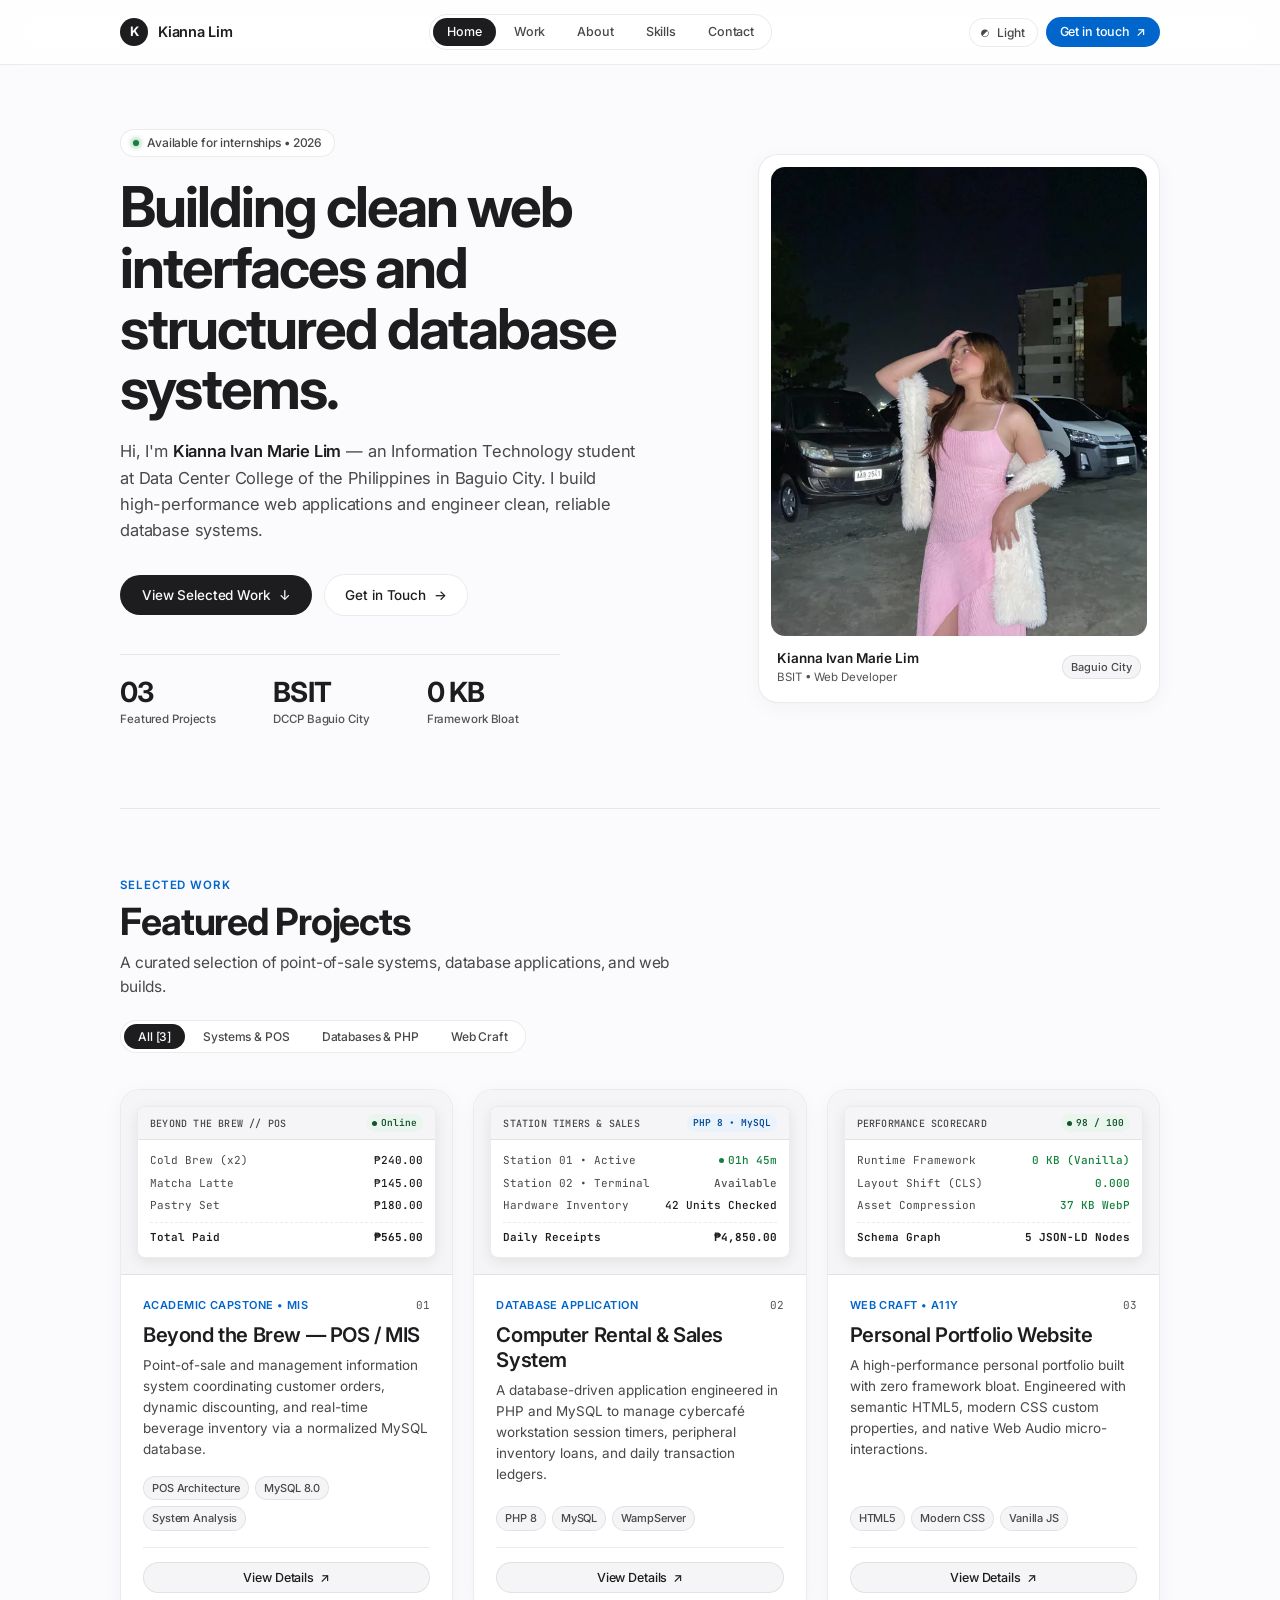
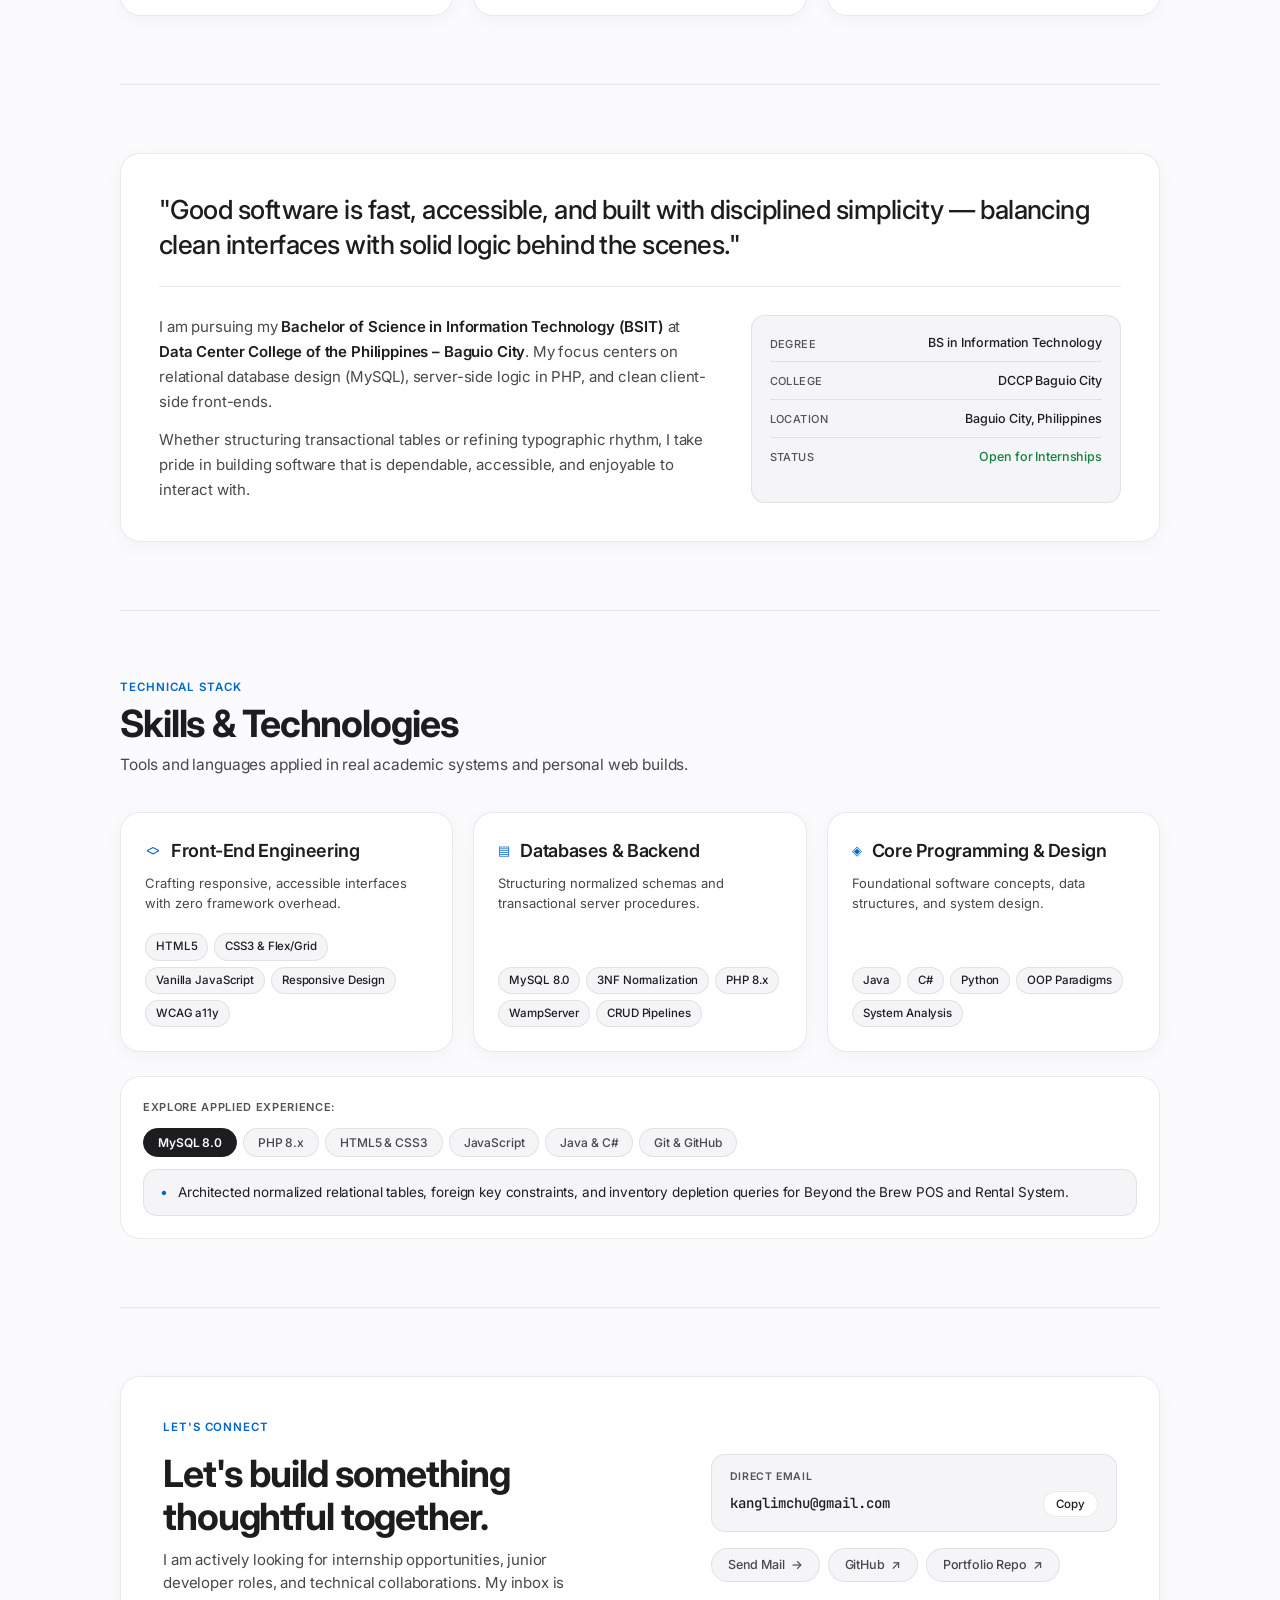
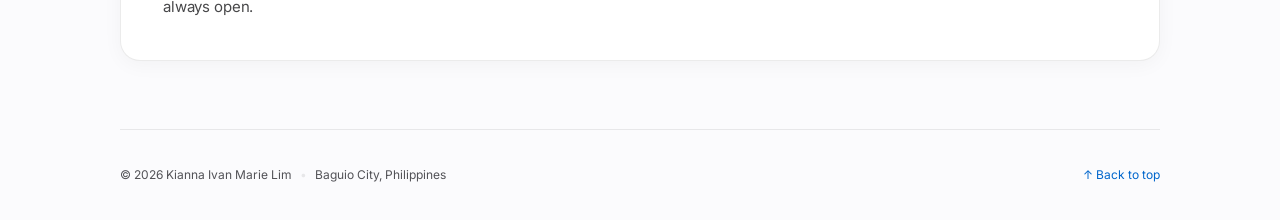
==== commit 29504809: "Add files via upload" ====
--- a/index.html
+++ b/index.html
@@ -95,8 +95,8 @@
   <!-- Site Navigation Header -->
   <header class="site-header">
     <div class="container header-inner">
-      <a class="brand" href="#home" aria-label="Kianna Lim home">
-        <span class="brand-monogram">K</span>
+      <a class="brand" href="#home" aria-label="Kianna Lim">
+        <span class="brand-monogram" aria-hidden="true">K</span>
         <span class="brand-name">Kianna Lim</span>
       </a>
 
@@ -204,11 +204,11 @@
         <p class="section-sub">A curated selection of point-of-sale systems, database applications, and web builds.</p>
 
         <!-- Category Filters -->
-        <div class="filter-bar" role="tablist" aria-label="Filter projects">
-          <button class="filter-pill active" data-filter="all">All [3]</button>
-          <button class="filter-pill" data-filter="systems">Systems &amp; POS</button>
-          <button class="filter-pill" data-filter="databases">Databases &amp; PHP</button>
-          <button class="filter-pill" data-filter="web">Web Craft</button>
+        <div class="filter-bar" role="group" aria-label="Filter projects">
+          <button class="filter-pill active" type="button" aria-pressed="true" data-filter="all">All [3]</button>
+          <button class="filter-pill" type="button" aria-pressed="false" data-filter="systems">Systems &amp; POS</button>
+          <button class="filter-pill" type="button" aria-pressed="false" data-filter="databases">Databases &amp; PHP</button>
+          <button class="filter-pill" type="button" aria-pressed="false" data-filter="web">Web Craft</button>
         </div>
       </div>
 
--- a/style.css
+++ b/style.css
@@ -32,8 +32,8 @@
   --bg-surface-hover: #262629;
 
   --ink-primary: #f5f5f7;
-  --ink-secondary: #86868b;
-  --ink-tertiary: #6e6e73;
+  --ink-secondary: #a1a1a6;
+  --ink-tertiary: #8e8e93;
 
   --border: rgba(255, 255, 255, 0.1);
   --border-hover: rgba(255, 255, 255, 0.2);
@@ -57,17 +57,17 @@
   --bg-surface-hover: #f0f0f2;
 
   --ink-primary: #1d1d1f;
-  --ink-secondary: #6e6e73;
-  --ink-tertiary: #86868b;
+  --ink-secondary: #48484a;
+  --ink-tertiary: #525257;
 
   --border: rgba(0, 0, 0, 0.08);
   --border-hover: rgba(0, 0, 0, 0.16);
   --border-strong: rgba(0, 0, 0, 0.3);
 
-  --accent: #0071e3;
-  --accent-faint: rgba(0, 113, 227, 0.08);
-  --emerald: #34c759;
-  --emerald-faint: rgba(52, 199, 89, 0.08);
+  --accent: #0066cc;
+  --accent-faint: rgba(0, 102, 204, 0.08);
+  --emerald: #15803d;
+  --emerald-faint: rgba(21, 128, 61, 0.08);
 
   --shadow-card: 0 4px 20px rgba(0, 0, 0, 0.04);
   --shadow-hover: 0 12px 32px rgba(0, 0, 0, 0.08);
@@ -620,7 +620,7 @@
   padding: 2px 6px;
   border-radius: var(--radius-pill);
   font-size: 9.5px;
-  font-weight: 500;
+  font-weight: 600;
 }
 
 .window-pill.live {
@@ -631,6 +631,16 @@
 .window-pill.highlight {
   background-color: var(--accent-faint);
   color: var(--accent);
+}
+
+[data-theme="light"] .window-pill.live {
+  background-color: #eaf5ed;
+  color: #14532d;
+}
+
+[data-theme="light"] .window-pill.highlight {
+  background-color: #eaf2fb;
+  color: #034b94;
 }
 
 .window-pill .dot {
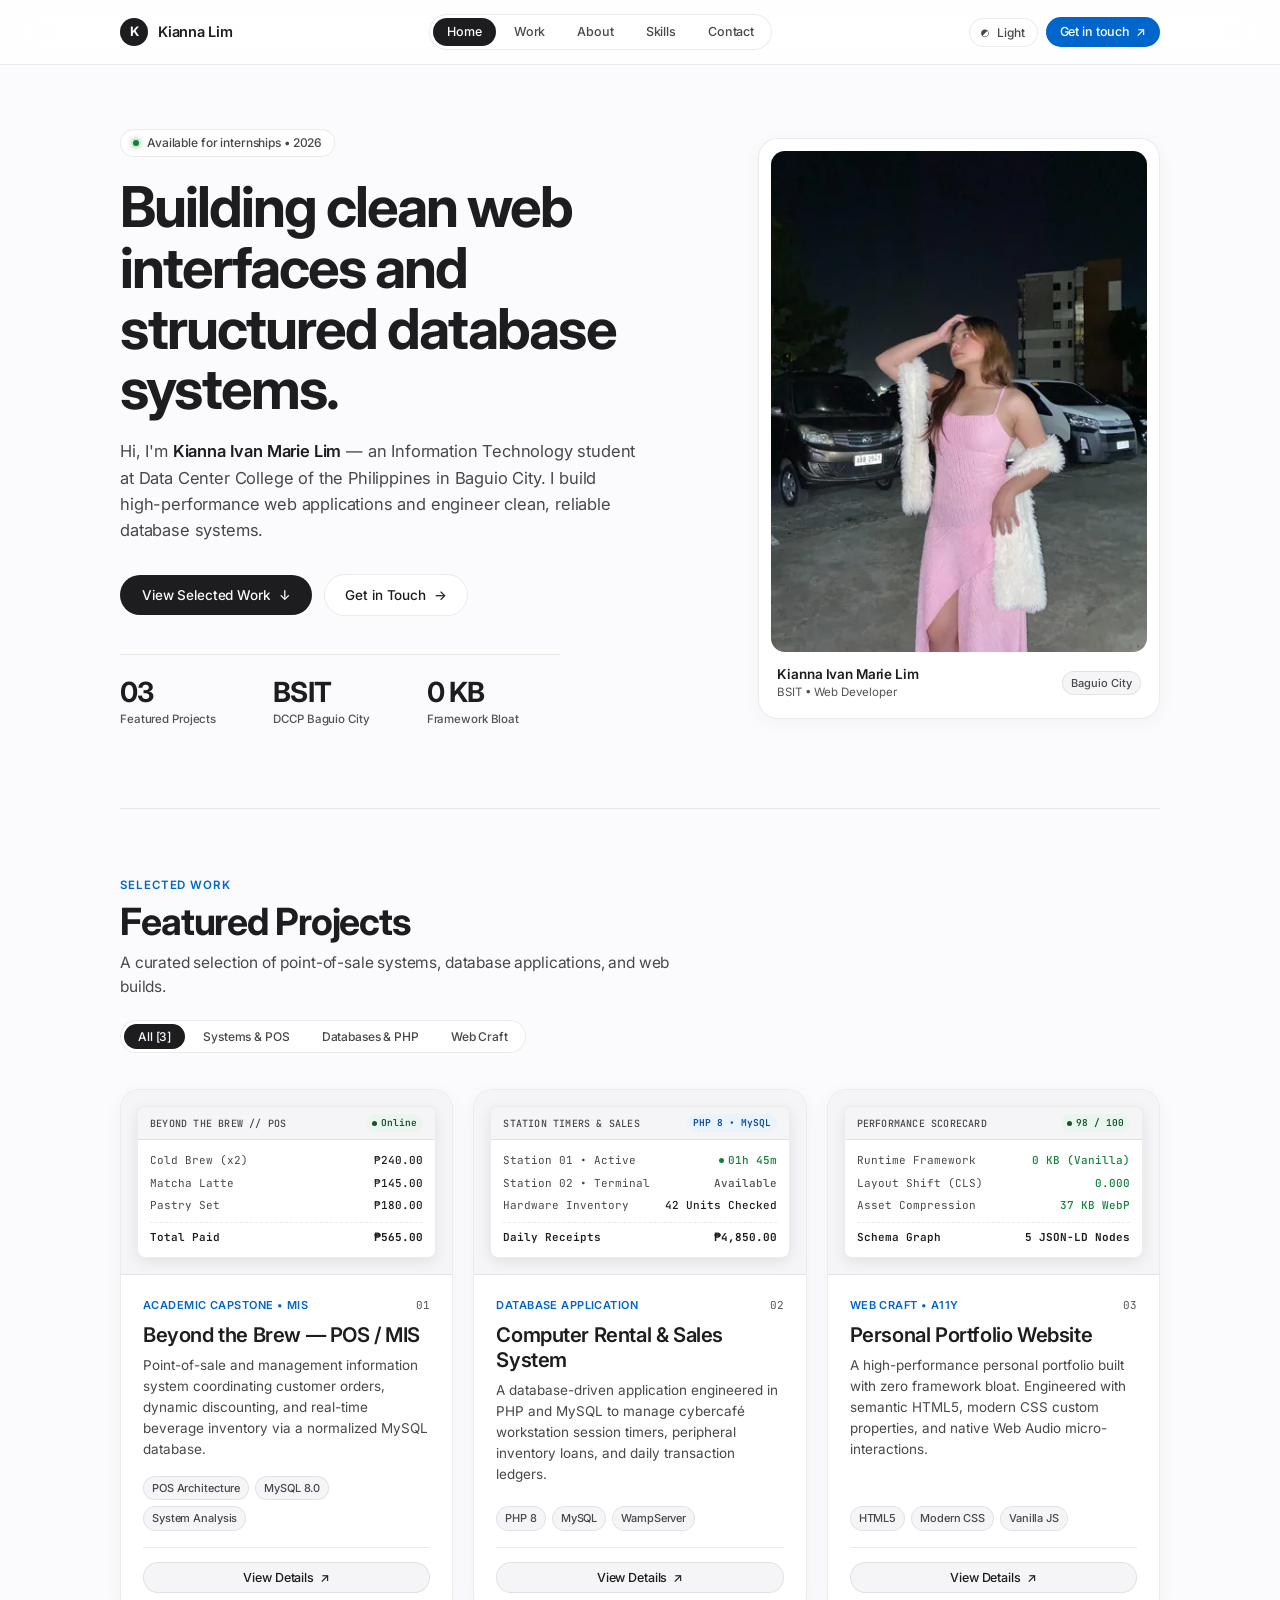
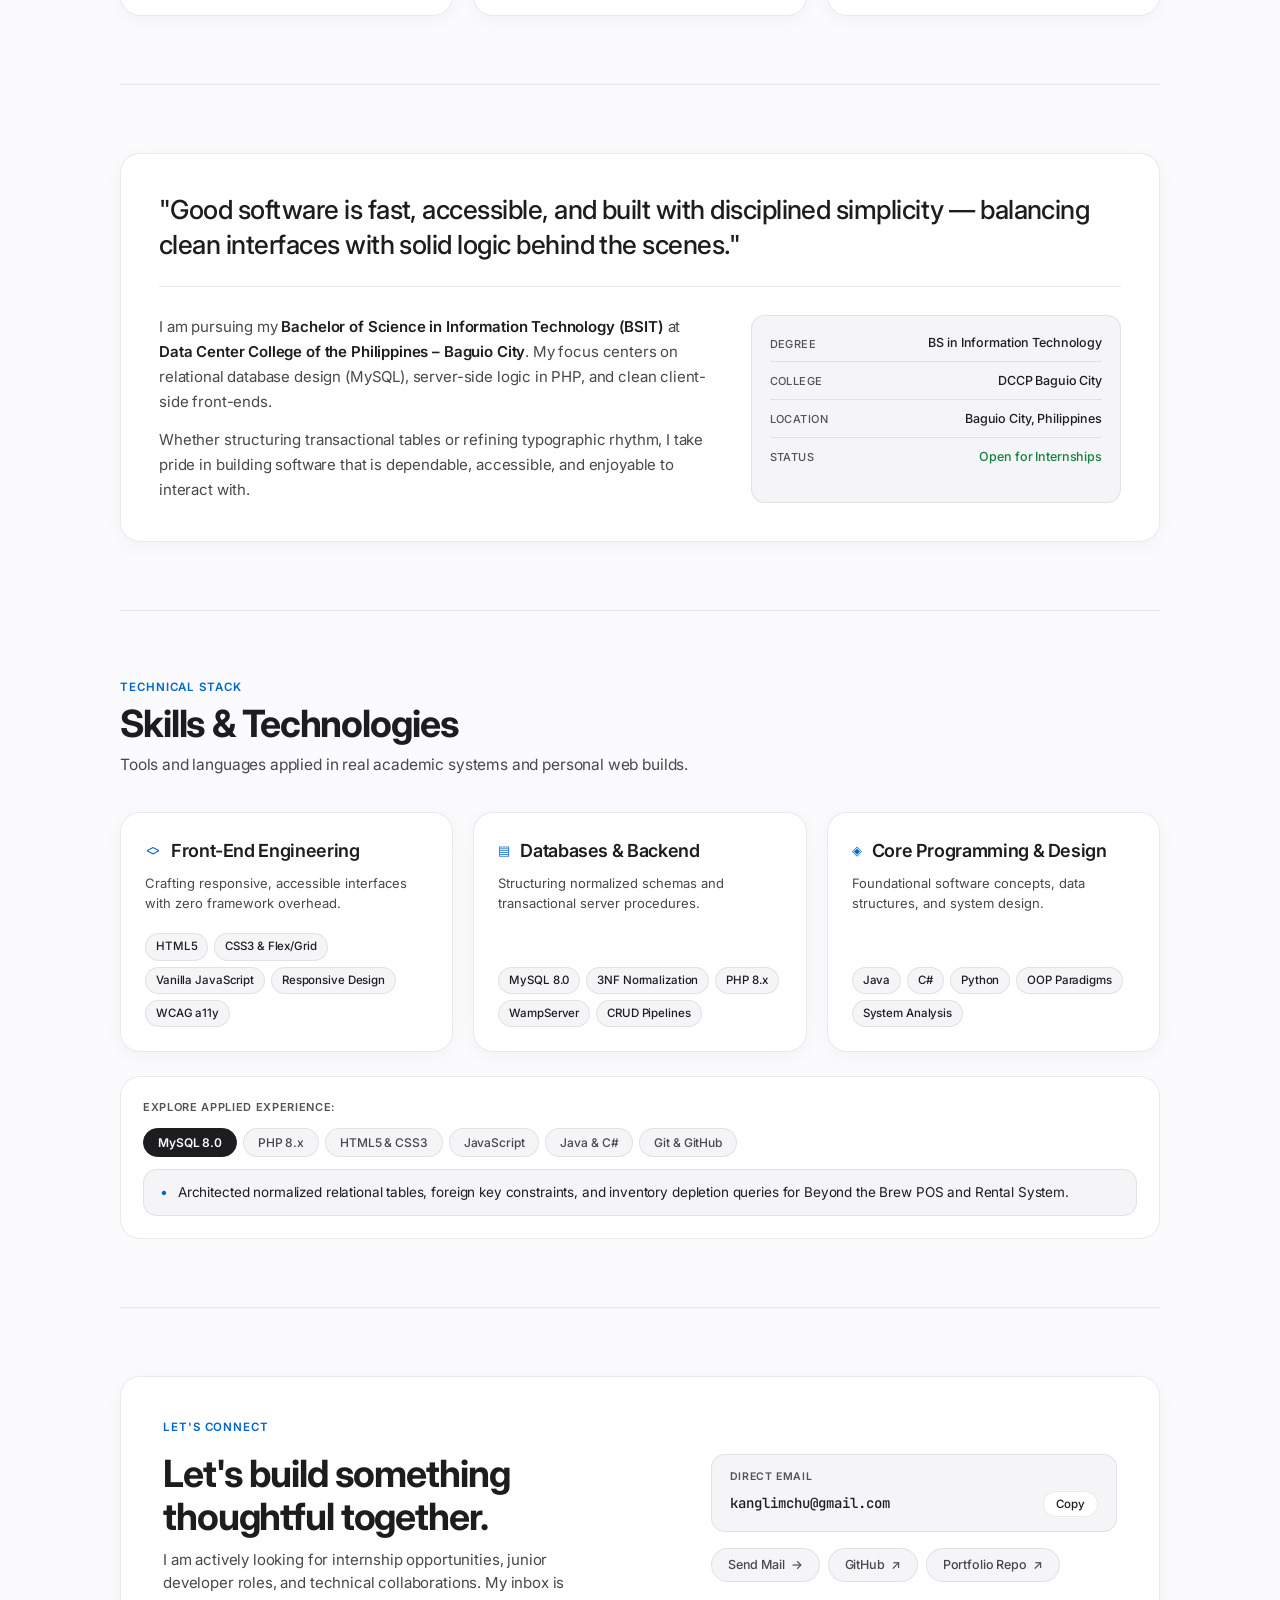
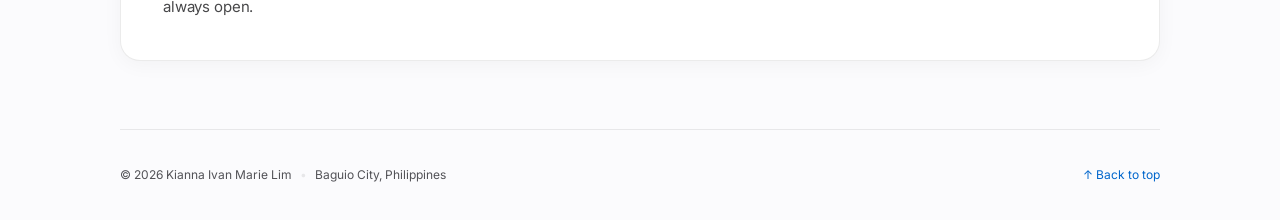
==== commit 5276fb81: "Add files via upload" ====
--- a/index.html
+++ b/index.html
@@ -35,10 +35,19 @@
   <meta name="twitter:description" content="Portfolio of Kianna Ivan Marie Lim, BSIT student and web developer in Baguio City.">
   <meta name="twitter:image" content="https://kanglimchu.netlify.app/images/og-image.jpg">
 
-  <!-- Typography: Pure Apple-grade Inter & JetBrains Mono -->
+  <!-- Preload high-priority hero image for instantaneous LCP -->
+  <link rel="preload" as="image" href="images/kianna-profile.webp" type="image/webp" fetchpriority="high">
+
+  <!-- Typography: Pure Apple-grade Inter & JetBrains Mono with asynchronous non-blocking loading -->
   <link rel="preconnect" href="https://fonts.googleapis.com">
   <link rel="preconnect" href="https://fonts.gstatic.com" crossorigin>
-  <link href="https://fonts.googleapis.com/css2?family=Inter:wght@300;400;500;600;700&family=JetBrains+Mono:wght@400;500&display=swap" rel="stylesheet">
+  <link rel="preload" as="style" href="https://fonts.googleapis.com/css2?family=Inter:wght@300;400;500;600;700&family=JetBrains+Mono:wght@400;500&display=swap">
+  <link rel="stylesheet" href="https://fonts.googleapis.com/css2?family=Inter:wght@300;400;500;600;700&family=JetBrains+Mono:wght@400;500&display=swap" media="print" onload="this.media='all'">
+  <noscript>
+    <link rel="stylesheet" href="https://fonts.googleapis.com/css2?family=Inter:wght@300;400;500;600;700&family=JetBrains+Mono:wght@400;500&display=swap">
+  </noscript>
+
+  <link rel="preload" href="style.css" as="style">
   <link rel="stylesheet" href="style.css">
   <script src="script.js" defer></script>
 
@@ -95,7 +104,7 @@
   <!-- Site Navigation Header -->
   <header class="site-header">
     <div class="container header-inner">
-      <a class="brand" href="#home" aria-label="Kianna Lim">
+      <a class="brand" href="#home">
         <span class="brand-monogram" aria-hidden="true">K</span>
         <span class="brand-name">Kianna Lim</span>
       </a>
@@ -110,7 +119,7 @@
 
       <div class="header-actions">
         <!-- Theme Toggle: Light / Dark -->
-        <button class="theme-toggle" id="themeToggle" type="button" aria-label="Toggle between Light and Dark mode">
+        <button class="theme-toggle" id="themeToggle" type="button" aria-label="Dark mode (switch to light)">
           <span class="theme-icon" aria-hidden="true">&#9680;</span>
           <span class="theme-text" id="themeLabel">Dark</span>
         </button>
@@ -175,10 +184,10 @@
                 <source srcset="images/kianna-profile.webp" type="image/webp">
                 <source srcset="images/kianna-profile-opt.jpg" type="image/jpeg">
                 <img 
-                  src="images/kianna-profile-opt.jpg" 
+                  src="images/kianna-profile.webp" 
                   alt="Kianna Ivan Marie Lim - IT student and web developer in Baguio City" 
                   width="400" 
-                  height="480"
+                  height="533"
                   fetchpriority="high"
                   decoding="async"
                 >
--- a/style.css
+++ b/style.css
@@ -442,7 +442,7 @@
   border-radius: var(--radius-md);
   overflow: hidden;
   background-color: var(--bg-canvas-subtle);
-  aspect-ratio: 4 / 5;
+  aspect-ratio: 3 / 4;
 }
 
 .portrait-frame img {
--- a/style.css
+++ b/style.css
@@ -442,7 +442,7 @@
   border-radius: var(--radius-md);
   overflow: hidden;
   background-color: var(--bg-canvas-subtle);
-  aspect-ratio: 4 / 5;
+  aspect-ratio: 3 / 4;
 }
 
 .portrait-frame img {
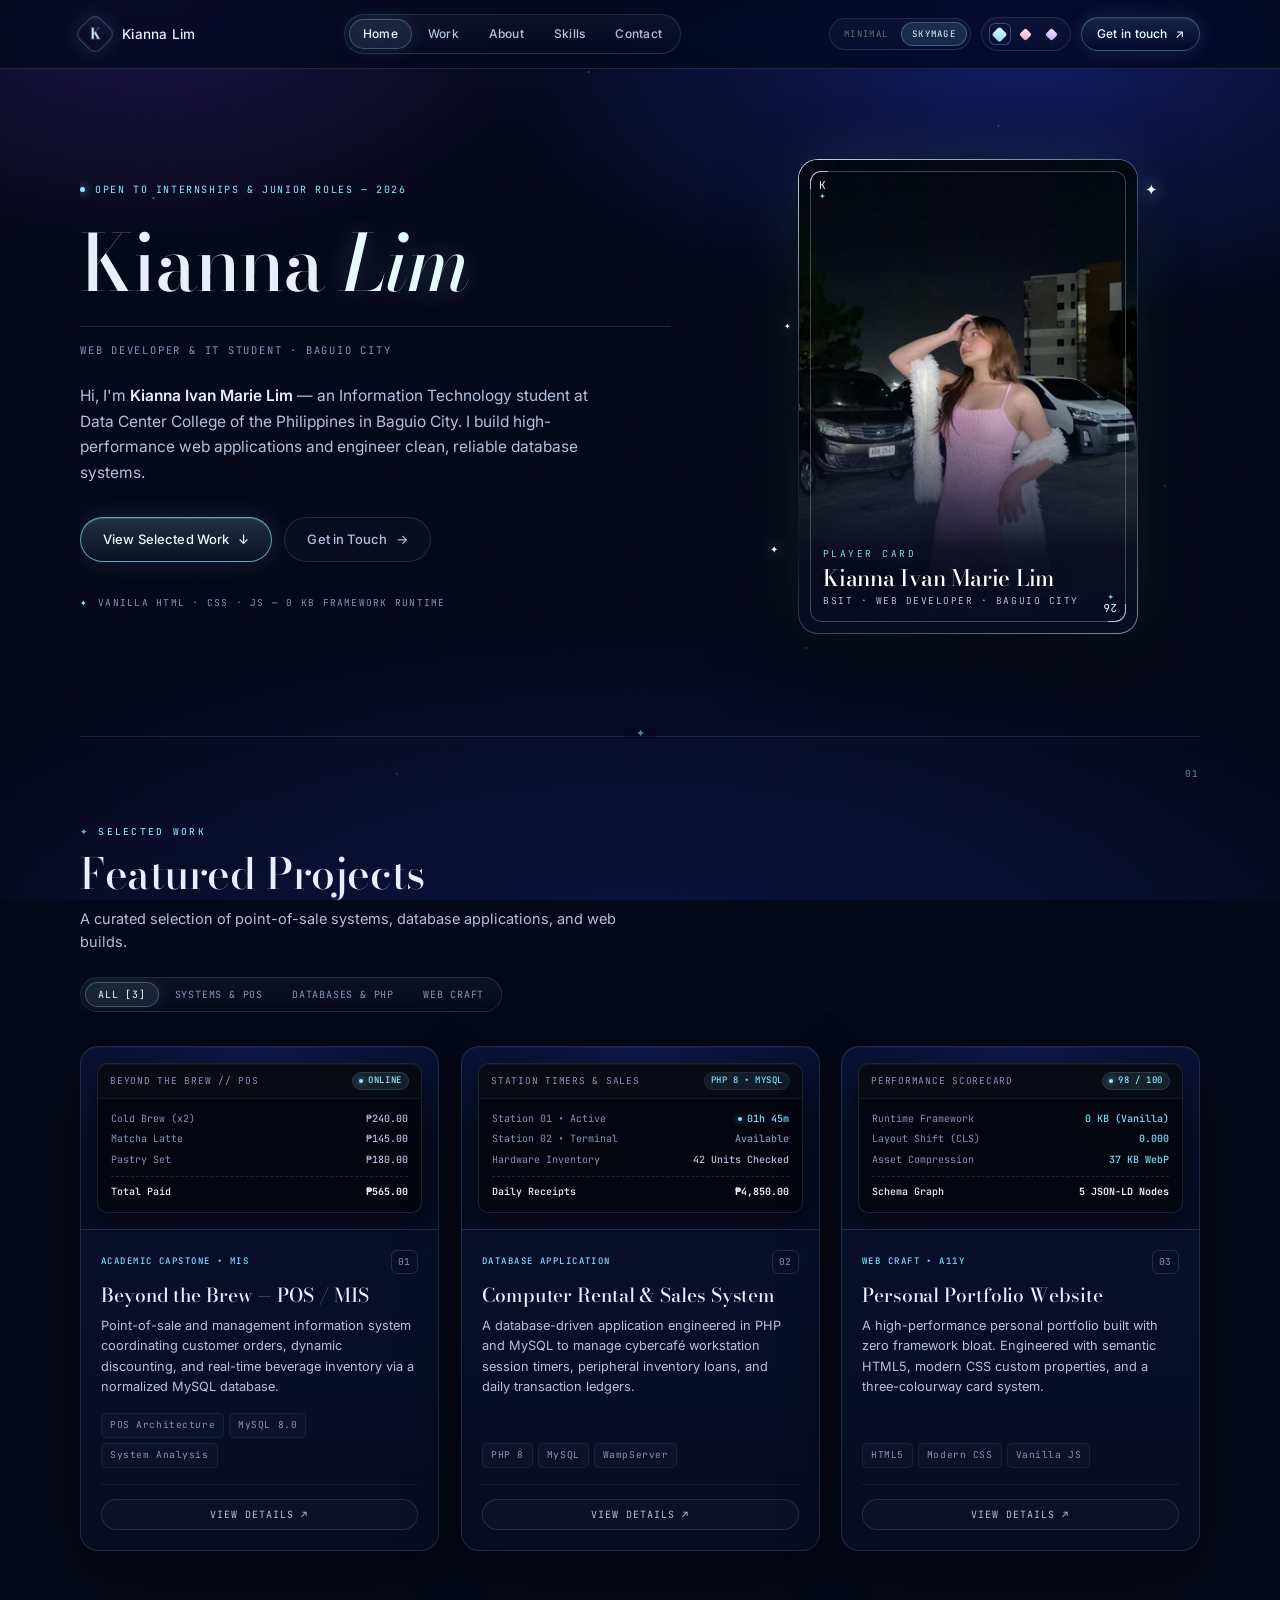
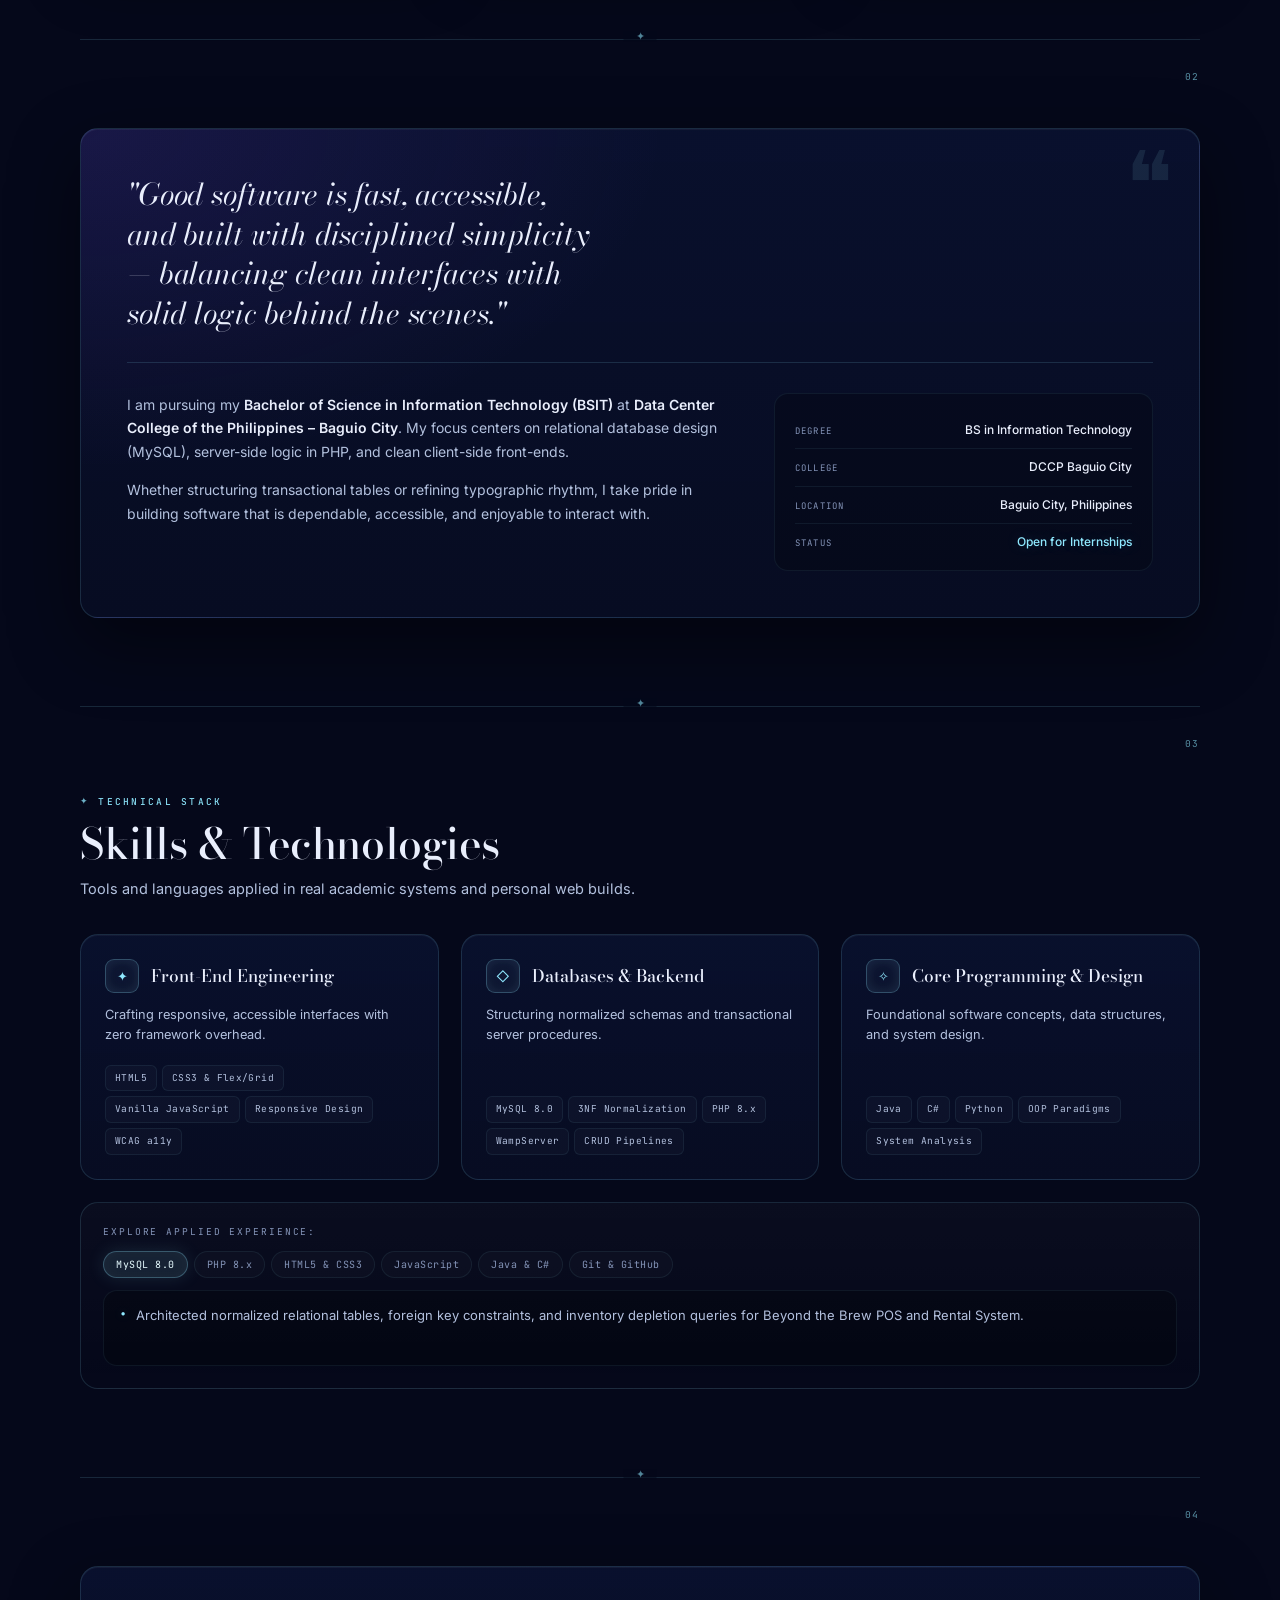
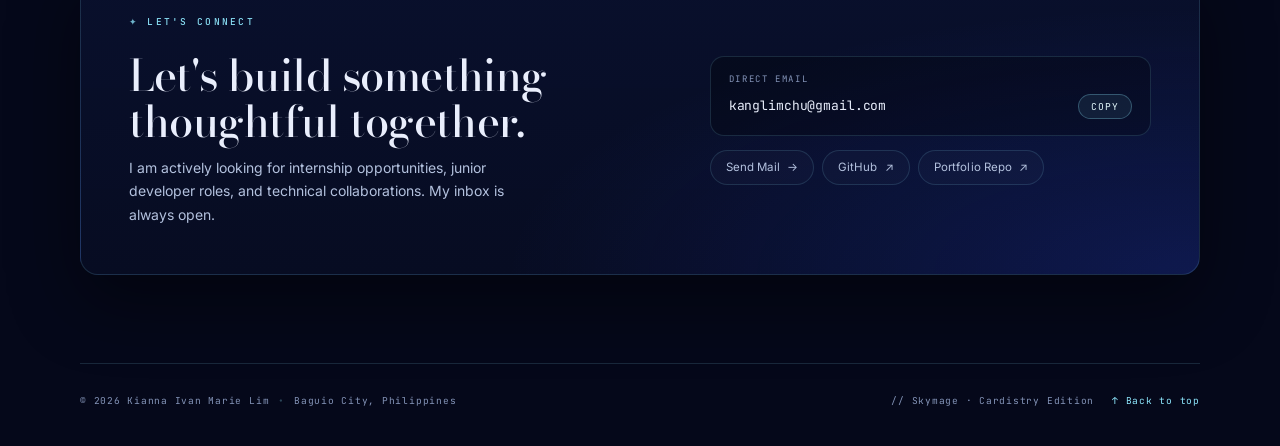
==== commit 189952ed: "Add files via upload" ====
--- a/index.html
+++ b/index.html
@@ -1,552 +1,572 @@
-<!DOCTYPE html>
-<html lang="en" data-theme="dark">
-<head>
-  <meta charset="UTF-8">
-  <meta name="viewport" content="width=device-width, initial-scale=1.0">
-  <meta name="theme-color" content="#000000">
-  <title>Kianna Lim &bull; IT Student &amp; Web Developer</title>
-  <meta name="description" content="Portfolio of Kianna Ivan Marie Lim, BSIT student and web developer in Baguio City. Crafting clean web interfaces and structured database systems.">
-  <meta name="keywords" content="Kianna Lim, Kianna Ivan Marie Lim, IT portfolio, Baguio City web developer, front-end developer, PHP MySQL developer, Data Center College of the Philippines">
-  <meta name="author" content="Kianna Ivan Marie Lim">
-  <meta name="robots" content="index, follow, max-snippet:-1, max-image-preview:large, max-video-preview:-1">
-  <link rel="canonical" href="https://kanglimchu.netlify.app/">
-  <meta name="google-site-verification" content="google119a35cef3133839">
-
-  <!-- Favicon -->
-  <link rel="icon" type="image/svg+xml" href="favicon.svg">
-  <link rel="alternate icon" href="favicon.svg">
-
-  <!-- Open Graph -->
-  <meta property="og:type" content="profile">
-  <meta property="og:site_name" content="Kianna Lim Portfolio">
-  <meta property="og:title" content="Kianna Lim &bull; IT Student &amp; Web Developer">
-  <meta property="og:description" content="Portfolio of Kianna Ivan Marie Lim, BSIT student and web developer in Baguio City. Crafting clean web interfaces and structured database systems.">
-  <meta property="og:url" content="https://kanglimchu.netlify.app/">
-  <meta property="og:image" content="https://kanglimchu.netlify.app/images/og-image.jpg">
-  <meta property="og:image:width" content="1200">
-  <meta property="og:image:height" content="630">
-  <meta property="og:locale" content="en_US">
-  <meta property="profile:first_name" content="Kianna">
-  <meta property="profile:last_name" content="Lim">
-
-  <!-- Twitter Card -->
-  <meta name="twitter:card" content="summary_large_image">
-  <meta name="twitter:title" content="Kianna Lim &bull; IT Student &amp; Web Developer">
-  <meta name="twitter:description" content="Portfolio of Kianna Ivan Marie Lim, BSIT student and web developer in Baguio City.">
-  <meta name="twitter:image" content="https://kanglimchu.netlify.app/images/og-image.jpg">
-
-  <!-- Preload high-priority hero image for instantaneous LCP -->
-  <link rel="preload" as="image" href="images/kianna-profile.webp" type="image/webp" fetchpriority="high">
-
-  <!-- Typography: Pure Apple-grade Inter & JetBrains Mono with asynchronous non-blocking loading -->
-  <link rel="preconnect" href="https://fonts.googleapis.com">
-  <link rel="preconnect" href="https://fonts.gstatic.com" crossorigin>
-  <link rel="preload" as="style" href="https://fonts.googleapis.com/css2?family=Inter:wght@300;400;500;600;700&family=JetBrains+Mono:wght@400;500&display=swap">
-  <link rel="stylesheet" href="https://fonts.googleapis.com/css2?family=Inter:wght@300;400;500;600;700&family=JetBrains+Mono:wght@400;500&display=swap" media="print" onload="this.media='all'">
-  <noscript>
-    <link rel="stylesheet" href="https://fonts.googleapis.com/css2?family=Inter:wght@300;400;500;600;700&family=JetBrains+Mono:wght@400;500&display=swap">
-  </noscript>
-
-  <link rel="preload" href="style.css" as="style">
-  <link rel="stylesheet" href="style.css">
-  <script src="script.js" defer></script>
-
-  <!-- Structured Data: Schema.org JSON-LD -->
-  <script type="application/ld+json">
-  {
-    "@context": "https://schema.org",
-    "@graph": [
-      {
-        "@type": "WebSite",
-        "@id": "https://kanglimchu.netlify.app/#website",
-        "url": "https://kanglimchu.netlify.app/",
-        "name": "Kianna Lim Portfolio",
-        "description": "Portfolio of Kianna Ivan Marie Lim, BSIT student and web developer in Baguio City.",
-        "publisher": { "@id": "https://kanglimchu.netlify.app/#person" }
-      },
-      {
-        "@type": "ProfilePage",
-        "@id": "https://kanglimchu.netlify.app/#profilepage",
-        "url": "https://kanglimchu.netlify.app/",
-        "name": "Kianna Lim | IT Student & Web Developer",
-        "isPartOf": { "@id": "https://kanglimchu.netlify.app/#website" },
-        "mainEntity": { "@id": "https://kanglimchu.netlify.app/#person" }
-      },
-      {
-        "@type": "Person",
-        "@id": "https://kanglimchu.netlify.app/#person",
-        "name": "Kianna Ivan Marie Lim",
-        "alternateName": "Kianna Lim",
-        "jobTitle": "Information Technology Student & Web Developer",
-        "description": "BSIT student at Data Center College of the Philippines – Baguio City, focused on web development, relational database systems, and UI design.",
-        "url": "https://kanglimchu.netlify.app/",
-        "image": "https://kanglimchu.netlify.app/images/kianna-profile.jpg",
-        "sameAs": [
-          "https://github.com/kanglimchu-create",
-          "https://github.com/kanglimchu-create/portfolio"
-        ],
-        "alumniOf": {
-          "@type": "CollegeOrUniversity",
-          "name": "Data Center College of the Philippines – Baguio City"
-        },
-        "address": {
-          "@type": "PostalAddress",
-          "addressLocality": "Baguio City",
-          "addressCountry": "PH"
-        }
-      }
-    ]
-  }
-  </script>
-</head>
-<body>
-
-  <!-- Site Navigation Header -->
-  <header class="site-header">
-    <div class="container header-inner">
-      <a class="brand" href="#home">
-        <span class="brand-monogram" aria-hidden="true">K</span>
-        <span class="brand-name">Kianna Lim</span>
-      </a>
-
-      <nav class="main-nav" aria-label="Main navigation">
-        <a class="nav-link active" href="#home">Home</a>
-        <a class="nav-link" href="#work">Work</a>
-        <a class="nav-link" href="#about">About</a>
-        <a class="nav-link" href="#skills">Skills</a>
-        <a class="nav-link" href="#contact">Contact</a>
-      </nav>
-
-      <div class="header-actions">
-        <!-- Theme Toggle: Light / Dark -->
-        <button class="theme-toggle" id="themeToggle" type="button" aria-label="Dark mode (switch to light)">
-          <span class="theme-icon" aria-hidden="true">&#9680;</span>
-          <span class="theme-text" id="themeLabel">Dark</span>
-        </button>
-
-        <a class="header-cta" href="#contact">
-          <span>Get in touch</span>
-          <span class="cta-arrow">&nearr;</span>
-        </a>
-      </div>
-    </div>
-  </header>
-
-  <main>
-    <!-- 01. Hero Section -->
-    <section class="hero-section container" id="home">
-      <div class="hero-grid">
-        <div class="hero-text-col">
-          <div class="status-badge">
-            <span class="pulse-dot"></span>
-            <span>Available for internships &bull; 2026</span>
-          </div>
-
-          <h1 class="hero-title">
-            Building clean web interfaces and structured database systems.
-          </h1>
-
-          <p class="hero-subtitle">
-            Hi, I'm <strong>Kianna Ivan Marie Lim</strong> &mdash; an Information Technology student at Data Center College of the Philippines in Baguio City. I build high-performance web applications and engineer clean, reliable database systems.
-          </p>
-
-          <div class="hero-cta-row">
-            <a class="btn-primary" href="#work">
-              <span>View Selected Work</span>
-              <span class="arrow">&darr;</span>
-            </a>
-            <a class="btn-secondary" href="#contact">
-              <span>Get in Touch</span>
-              <span class="arrow">&rarr;</span>
-            </a>
-          </div>
-
-          <div class="hero-metrics">
-            <div class="metric-item">
-              <span class="metric-number">03</span>
-              <span class="metric-label">Featured Projects</span>
-            </div>
-            <div class="metric-item">
-              <span class="metric-number">BSIT</span>
-              <span class="metric-label">DCCP Baguio City</span>
-            </div>
-            <div class="metric-item">
-              <span class="metric-number">0 KB</span>
-              <span class="metric-label">Framework Bloat</span>
-            </div>
-          </div>
-        </div>
-
-        <div class="hero-visual-col">
-          <div class="portrait-card">
-            <div class="portrait-frame">
-              <picture>
-                <source srcset="images/kianna-profile.webp" type="image/webp">
-                <source srcset="images/kianna-profile-opt.jpg" type="image/jpeg">
-                <img 
-                  src="images/kianna-profile.webp" 
-                  alt="Kianna Ivan Marie Lim - IT student and web developer in Baguio City" 
-                  width="400" 
-                  height="533"
-                  fetchpriority="high"
-                  decoding="async"
-                >
-              </picture>
-            </div>
-            <div class="portrait-caption">
-              <div class="caption-info">
-                <span class="caption-name">Kianna Ivan Marie Lim</span>
-                <span class="caption-role">BSIT &bull; Web Developer</span>
-              </div>
-              <span class="caption-tag">Baguio City</span>
-            </div>
-          </div>
-        </div>
-      </div>
-    </section>
-
-    <!-- 02. Selected Work Section -->
-    <section class="section container" id="work">
-      <div class="section-header">
-        <div class="section-kicker">SELECTED WORK</div>
-        <h2 class="section-heading">Featured Projects</h2>
-        <p class="section-sub">A curated selection of point-of-sale systems, database applications, and web builds.</p>
-
-        <!-- Category Filters -->
-        <div class="filter-bar" role="group" aria-label="Filter projects">
-          <button class="filter-pill active" type="button" aria-pressed="true" data-filter="all">All [3]</button>
-          <button class="filter-pill" type="button" aria-pressed="false" data-filter="systems">Systems &amp; POS</button>
-          <button class="filter-pill" type="button" aria-pressed="false" data-filter="databases">Databases &amp; PHP</button>
-          <button class="filter-pill" type="button" aria-pressed="false" data-filter="web">Web Craft</button>
-        </div>
-      </div>
-
-      <div class="projects-grid">
-        <!-- Project 01: Beyond the Brew -->
-        <article class="project-aesthetic-card" data-category="systems databases" data-project="pos">
-          <div class="card-visual-stage">
-            <div class="stage-window">
-              <div class="window-bar">
-                <span class="window-title">BEYOND THE BREW // POS</span>
-                <span class="window-pill live"><span class="dot"></span> Online</span>
-              </div>
-              <div class="window-content">
-                <div class="order-receipt-item"><span>Cold Brew (x2)</span><b>&#8369;240.00</b></div>
-                <div class="order-receipt-item"><span>Matcha Latte</span><b>&#8369;145.00</b></div>
-                <div class="order-receipt-item"><span>Pastry Set</span><b>&#8369;180.00</b></div>
-                <div class="order-receipt-total"><span>Total Paid</span><b>&#8369;565.00</b></div>
-              </div>
-            </div>
-          </div>
-
-          <div class="card-info">
-            <div class="card-meta">
-              <span class="card-cat">Academic Capstone &bull; MIS</span>
-              <span class="card-num">01</span>
-            </div>
-            <h3 class="card-title">Beyond the Brew &mdash; POS / MIS</h3>
-            <p class="card-desc">
-              Point-of-sale and management information system coordinating customer orders, dynamic discounting, and real-time beverage inventory via a normalized MySQL database.
-            </p>
-            <div class="card-tags">
-              <span class="tag">POS Architecture</span>
-              <span class="tag">MySQL 8.0</span>
-              <span class="tag">System Analysis</span>
-            </div>
-            <div class="card-footer-action">
-              <button class="btn-inspect" type="button" data-modal="pos">
-                <span>View Details</span>
-                <span class="btn-icon">&nearr;</span>
-              </button>
-            </div>
-          </div>
-        </article>
-
-        <!-- Project 02: Computer Rental -->
-        <article class="project-aesthetic-card" data-category="databases web" data-project="rental">
-          <div class="card-visual-stage">
-            <div class="stage-window">
-              <div class="window-bar">
-                <span class="window-title">STATION TIMERS &amp; SALES</span>
-                <span class="window-pill highlight">PHP 8 &bull; MySQL</span>
-              </div>
-              <div class="window-content">
-                <div class="order-receipt-item">
-                  <span>Station 01 &bull; Active</span>
-                  <b class="status-active"><span class="dot"></span> 01h 45m</b>
-                </div>
-                <div class="order-receipt-item"><span>Station 02 &bull; Terminal</span><b class="status-idle">Available</b></div>
-                <div class="order-receipt-item"><span>Hardware Inventory</span><b>42 Units Checked</b></div>
-                <div class="order-receipt-total"><span>Daily Receipts</span><b>&#8369;4,850.00</b></div>
-              </div>
-            </div>
-          </div>
-
-          <div class="card-info">
-            <div class="card-meta">
-              <span class="card-cat">Database Application</span>
-              <span class="card-num">02</span>
-            </div>
-            <h3 class="card-title">Computer Rental &amp; Sales System</h3>
-            <p class="card-desc">
-              A database-driven application engineered in PHP and MySQL to manage cybercafé workstation session timers, peripheral inventory loans, and daily transaction ledgers.
-            </p>
-            <div class="card-tags">
-              <span class="tag">PHP 8</span>
-              <span class="tag">MySQL</span>
-              <span class="tag">WampServer</span>
-            </div>
-            <div class="card-footer-action">
-              <button class="btn-inspect" type="button" data-modal="rental">
-                <span>View Details</span>
-                <span class="btn-icon">&nearr;</span>
-              </button>
-            </div>
-          </div>
-        </article>
-
-        <!-- Project 03: Personal Portfolio -->
-        <article class="project-aesthetic-card" data-category="web" data-project="portfolio">
-          <div class="card-visual-stage">
-            <div class="stage-window">
-              <div class="window-bar">
-                <span class="window-title">PERFORMANCE SCORECARD</span>
-                <span class="window-pill live"><span class="dot"></span> 98 / 100</span>
-              </div>
-              <div class="window-content">
-                <div class="order-receipt-item"><span>Runtime Framework</span><b class="status-active">0 KB (Vanilla)</b></div>
-                <div class="order-receipt-item"><span>Layout Shift (CLS)</span><b class="status-active">0.000</b></div>
-                <div class="order-receipt-item"><span>Asset Compression</span><b class="status-active">37 KB WebP</b></div>
-                <div class="order-receipt-total"><span>Schema Graph</span><b>5 JSON-LD Nodes</b></div>
-              </div>
-            </div>
-          </div>
-
-          <div class="card-info">
-            <div class="card-meta">
-              <span class="card-cat">Web Craft &bull; a11y</span>
-              <span class="card-num">03</span>
-            </div>
-            <h3 class="card-title">Personal Portfolio Website</h3>
-            <p class="card-desc">
-              A high-performance personal portfolio built with zero framework bloat. Engineered with semantic HTML5, modern CSS custom properties, and native Web Audio micro-interactions.
-            </p>
-            <div class="card-tags">
-              <span class="tag">HTML5</span>
-              <span class="tag">Modern CSS</span>
-              <span class="tag">Vanilla JS</span>
-            </div>
-            <div class="card-footer-action">
-              <button class="btn-inspect" type="button" data-modal="portfolio">
-                <span>View Details</span>
-                <span class="btn-icon">&nearr;</span>
-              </button>
-            </div>
-          </div>
-        </article>
-      </div>
-    </section>
-
-    <!-- 03. About / Thoughtful Note -->
-    <section class="section container" id="about">
-      <div class="about-aesthetic-card">
-        <div class="about-quote-block">
-          <p class="about-quote">
-            "Good software is fast, accessible, and built with disciplined simplicity &mdash; balancing clean interfaces with solid logic behind the scenes."
-          </p>
-        </div>
-
-        <div class="about-details-grid">
-          <div class="about-text-col">
-            <p>
-              I am pursuing my <strong>Bachelor of Science in Information Technology (BSIT)</strong> at <strong>Data Center College of the Philippines &ndash; Baguio City</strong>. My focus centers on relational database design (MySQL), server-side logic in PHP, and clean client-side front-ends.
-            </p>
-            <p>
-              Whether structuring transactional tables or refining typographic rhythm, I take pride in building software that is dependable, accessible, and enjoyable to interact with.
-            </p>
-          </div>
-
-          <div class="about-docket-col">
-            <div class="docket-row">
-              <span class="label">Degree</span>
-              <span class="value">BS in Information Technology</span>
-            </div>
-            <div class="docket-row">
-              <span class="label">College</span>
-              <span class="value">DCCP Baguio City</span>
-            </div>
-            <div class="docket-row">
-              <span class="label">Location</span>
-              <span class="value">Baguio City, Philippines</span>
-            </div>
-            <div class="docket-row">
-              <span class="label">Status</span>
-              <span class="value highlight">Open for Internships</span>
-            </div>
-          </div>
-        </div>
-      </div>
-    </section>
-
-    <!-- 04. Skills & Capabilities -->
-    <section class="section container" id="skills">
-      <div class="section-header">
-        <div class="section-kicker">TECHNICAL STACK</div>
-        <h2 class="section-heading">Skills &amp; Technologies</h2>
-        <p class="section-sub">Tools and languages applied in real academic systems and personal web builds.</p>
-      </div>
-
-      <div class="skills-grid">
-        <div class="skill-category-card">
-          <div class="cat-header">
-            <span class="cat-glyph">&lt;&gt;</span>
-            <h3 class="cat-title">Front-End Engineering</h3>
-          </div>
-          <p class="cat-desc">Crafting responsive, accessible interfaces with zero framework overhead.</p>
-          <div class="skill-pills">
-            <span class="skill-pill">HTML5</span>
-            <span class="skill-pill">CSS3 &amp; Flex/Grid</span>
-            <span class="skill-pill">Vanilla JavaScript</span>
-            <span class="skill-pill">Responsive Design</span>
-            <span class="skill-pill">WCAG a11y</span>
-          </div>
-        </div>
-
-        <div class="skill-category-card">
-          <div class="cat-header">
-            <span class="cat-glyph">&#9636;</span>
-            <h3 class="cat-title">Databases &amp; Backend</h3>
-          </div>
-          <p class="cat-desc">Structuring normalized schemas and transactional server procedures.</p>
-          <div class="skill-pills">
-            <span class="skill-pill">MySQL 8.0</span>
-            <span class="skill-pill">3NF Normalization</span>
-            <span class="skill-pill">PHP 8.x</span>
-            <span class="skill-pill">WampServer</span>
-            <span class="skill-pill">CRUD Pipelines</span>
-          </div>
-        </div>
-
-        <div class="skill-category-card">
-          <div class="cat-header">
-            <span class="cat-glyph">&#9672;</span>
-            <h3 class="cat-title">Core Programming &amp; Design</h3>
-          </div>
-          <p class="cat-desc">Foundational software concepts, data structures, and system design.</p>
-          <div class="skill-pills">
-            <span class="skill-pill">Java</span>
-            <span class="skill-pill">C#</span>
-            <span class="skill-pill">Python</span>
-            <span class="skill-pill">OOP Paradigms</span>
-            <span class="skill-pill">System Analysis</span>
-          </div>
-        </div>
-      </div>
-
-      <!-- Interactive Tool Proof Bar -->
-      <div class="skills-proof-tray">
-        <div class="tray-label">EXPLORE APPLIED EXPERIENCE:</div>
-        <div class="tray-buttons" id="toolButtons">
-          <button class="tool-btn active" data-context="Architected normalized relational tables, foreign key constraints, and inventory depletion queries for Beyond the Brew POS and Rental System.">MySQL 8.0</button>
-          <button class="tool-btn" data-context="Engineered server-side CRUD logic, session timers, and transaction records configured and verified under WampServer.">PHP 8.x</button>
-          <button class="tool-btn" data-context="Structured accessible, WCAG-compliant DOM elements, Schema.org microdata, and SEO-optimized WebP asset pipelines.">HTML5 &amp; CSS3</button>
-          <button class="tool-btn" data-context="Developed DOM interactions, Web Audio acoustic synthesis, real-time Baguio clock, and modal dialogs.">JavaScript</button>
-          <button class="tool-btn" data-context="Applied object-oriented principles, data structures, and class hierarchies during coursework at DCCP.">Java &amp; C#</button>
-          <button class="tool-btn" data-context="Version control, branching workflows, repository history tracking, and deployment automation.">Git &amp; GitHub</button>
-        </div>
-        <div class="tray-display" id="toolDisplay">
-          <span class="tray-bullet">&bull;</span>
-          <span id="toolDisplayText">Architected normalized relational tables, foreign key constraints, and inventory depletion queries for Beyond the Brew POS and Rental System.</span>
-        </div>
-      </div>
-    </section>
-
-    <!-- 05. Contact Section -->
-    <section class="section container" id="contact">
-      <div class="contact-aesthetic-card">
-        <div class="contact-left">
-          <div class="section-kicker">LET'S CONNECT</div>
-          <h2 class="contact-title">Let's build something thoughtful together.</h2>
-          <p class="contact-sub">
-            I am actively looking for internship opportunities, junior developer roles, and technical collaborations. My inbox is always open.
-          </p>
-        </div>
-
-        <div class="contact-right">
-          <div class="email-box">
-            <span class="email-label">DIRECT EMAIL</span>
-            <div class="email-row">
-              <span class="email-val" id="emailVal">kanglimchu@gmail.com</span>
-              <button class="copy-pill-btn" id="copyEmailBtn" type="button" aria-label="Copy email address">
-                <span id="copyLabel">Copy</span>
-              </button>
-            </div>
-          </div>
-
-          <div class="social-row">
-            <a class="social-btn" href="mailto:kanglimchu@gmail.com">
-              <span>Send Mail</span>
-              <span class="arrow">&rarr;</span>
-            </a>
-            <a class="social-btn" href="https://github.com/kanglimchu-create" target="_blank" rel="me noopener noreferrer">
-              <span>GitHub</span>
-              <span class="arrow">&nearr;</span>
-            </a>
-            <a class="social-btn" href="https://github.com/kanglimchu-create/portfolio" target="_blank" rel="noopener noreferrer">
-              <span>Portfolio Repo</span>
-              <span class="arrow">&nearr;</span>
-            </a>
-          </div>
-        </div>
-      </div>
-    </section>
-  </main>
-
-  <!-- 06. Minimalist Footer -->
-  <footer class="site-footer container">
-    <div class="footer-left">
-      <span>&copy; <span id="year">2026</span> Kianna Ivan Marie Lim</span>
-      <span class="footer-sep">&bull;</span>
-      <span>Baguio City, Philippines</span>
-    </div>
-    <div class="footer-right">
-      <a class="back-top" href="#home">&uarr; Back to top</a>
-    </div>
-  </footer>
-
-  <!-- 07. Project Modal Dialog -->
-  <dialog class="modal-dialog" id="projectModal" aria-labelledby="modalTitle" aria-modal="true">
-    <div class="modal-card">
-      <div class="modal-header">
-        <span class="modal-badge" id="modalTag">PROJECT</span>
-        <button class="modal-close" id="modalClose" type="button" aria-label="Close dialog">&times;</button>
-      </div>
-      <div class="modal-content">
-        <h2 class="modal-heading" id="modalTitle">Project Title</h2>
-        <p class="modal-description" id="modalDesc">Project description goes here.</p>
-
-        <div class="modal-section-title">KEY HIGHLIGHTS</div>
-        <ul class="modal-list" id="modalFeatures"></ul>
-
-        <div class="modal-section-title">TECHNOLOGIES</div>
-        <div class="modal-pills" id="modalTags"></div>
-
-        <div class="modal-action-row">
-          <a class="btn-primary small" id="modalRepoLink" href="https://github.com/kanglimchu-create" target="_blank" rel="noopener noreferrer">
-            <span id="modalRepoLabel">Inspect on GitHub</span>
-            <span class="arrow">&nearr;</span>
-          </a>
-          <button class="btn-secondary small" id="modalDismiss" type="button">Close</button>
-        </div>
-      </div>
-    </div>
-  </dialog>
-
-  <!-- 08. Subtle Toast Notification -->
-  <div class="aesthetic-toast" id="aestheticToast" role="status" aria-live="polite">
-    <span class="toast-dot"></span>
-    <span id="toastMsg">Email copied to clipboard: kanglimchu@gmail.com</span>
-  </div>
-
-</body>
+<!DOCTYPE html>
+<html lang="en" data-variant="azure" data-mode="skymage">
+<head>
+  <meta charset="UTF-8">
+  <meta name="viewport" content="width=device-width, initial-scale=1.0">
+  <meta name="theme-color" content="#05081a">
+  <title>Kianna Lim &bull; IT Student &amp; Web Developer</title>
+  <meta name="description" content="Portfolio of Kianna Ivan Marie Lim, BSIT student and web developer in Baguio City. Crafting clean web interfaces and structured database systems.">
+  <meta name="keywords" content="Kianna Lim, Kianna Ivan Marie Lim, IT portfolio, Baguio City web developer, front-end developer, PHP MySQL developer, Data Center College of the Philippines">
+  <meta name="author" content="Kianna Ivan Marie Lim">
+  <meta name="robots" content="index, follow, max-snippet:-1, max-image-preview:large, max-video-preview:-1">
+  <link rel="canonical" href="https://kanglimchu.netlify.app/">
+  <meta name="google-site-verification" content="google119a35cef3133839">
+
+  <!-- Favicon -->
+  <link rel="icon" type="image/svg+xml" href="favicon.svg">
+  <link rel="alternate icon" href="favicon.svg">
+
+  <!-- Open Graph -->
+  <meta property="og:type" content="profile">
+  <meta property="og:site_name" content="Kianna Lim Portfolio">
+  <meta property="og:title" content="Kianna Lim &bull; IT Student &amp; Web Developer">
+  <meta property="og:description" content="Portfolio of Kianna Ivan Marie Lim, BSIT student and web developer in Baguio City. Crafting clean web interfaces and structured database systems.">
+  <meta property="og:url" content="https://kanglimchu.netlify.app/">
+  <meta property="og:image" content="https://kanglimchu.netlify.app/images/og-image.jpg">
+  <meta property="og:image:width" content="1200">
+  <meta property="og:image:height" content="630">
+  <meta property="og:locale" content="en_US">
+  <meta property="profile:first_name" content="Kianna">
+  <meta property="profile:last_name" content="Lim">
+
+  <!-- Twitter Card -->
+  <meta name="twitter:card" content="summary_large_image">
+  <meta name="twitter:title" content="Kianna Lim &bull; IT Student &amp; Web Developer">
+  <meta name="twitter:description" content="Portfolio of Kianna Ivan Marie Lim, BSIT student and web developer in Baguio City.">
+  <meta name="twitter:image" content="https://kanglimchu.netlify.app/images/og-image.jpg">
+
+  <!-- Preload high-priority hero image for instantaneous LCP -->
+  <link rel="preload" as="image" href="images/kianna-profile.webp" type="image/webp" fetchpriority="high">
+
+  <!-- Typography: Pure Apple-grade Inter & JetBrains Mono with asynchronous non-blocking loading -->
+  <link rel="preconnect" href="https://fonts.googleapis.com">
+  <link rel="preconnect" href="https://fonts.gstatic.com" crossorigin>
+  <link rel="preload" as="style" href="https://fonts.googleapis.com/css2?family=Bodoni+Moda:ital,opsz,wght@0,6..96,400;0,6..96,500;1,6..96,400;1,6..96,500&family=Inter:wght@300;400;500;600&family=JetBrains+Mono:wght@400;500&display=swap">
+  <link rel="stylesheet" href="https://fonts.googleapis.com/css2?family=Bodoni+Moda:ital,opsz,wght@0,6..96,400;0,6..96,500;1,6..96,400;1,6..96,500&family=Inter:wght@300;400;500;600&family=JetBrains+Mono:wght@400;500&display=swap" media="print" onload="this.media='all'">
+  <noscript>
+    <link rel="stylesheet" href="https://fonts.googleapis.com/css2?family=Bodoni+Moda:ital,opsz,wght@0,6..96,400;0,6..96,500;1,6..96,400;1,6..96,500&family=Inter:wght@300;400;500;600&family=JetBrains+Mono:wght@400;500&display=swap">
+  </noscript>
+
+  <link rel="preload" href="style.css" as="style">
+  <link rel="stylesheet" href="style.css">
+  <script src="script.js" defer></script>
+
+  <!-- Structured Data: Schema.org JSON-LD -->
+  <script type="application/ld+json">
+  {
+    "@context": "https://schema.org",
+    "@graph": [
+      {
+        "@type": "WebSite",
+        "@id": "https://kanglimchu.netlify.app/#website",
+        "url": "https://kanglimchu.netlify.app/",
+        "name": "Kianna Lim Portfolio",
+        "description": "Portfolio of Kianna Ivan Marie Lim, BSIT student and web developer in Baguio City.",
+        "publisher": { "@id": "https://kanglimchu.netlify.app/#person" }
+      },
+      {
+        "@type": "ProfilePage",
+        "@id": "https://kanglimchu.netlify.app/#profilepage",
+        "url": "https://kanglimchu.netlify.app/",
+        "name": "Kianna Lim | IT Student & Web Developer",
+        "isPartOf": { "@id": "https://kanglimchu.netlify.app/#website" },
+        "mainEntity": { "@id": "https://kanglimchu.netlify.app/#person" }
+      },
+      {
+        "@type": "Person",
+        "@id": "https://kanglimchu.netlify.app/#person",
+        "name": "Kianna Ivan Marie Lim",
+        "alternateName": "Kianna Lim",
+        "jobTitle": "Information Technology Student & Web Developer",
+        "description": "BSIT student at Data Center College of the Philippines – Baguio City, focused on web development, relational database systems, and UI design.",
+        "url": "https://kanglimchu.netlify.app/",
+        "image": "https://kanglimchu.netlify.app/images/kianna-profile.jpg",
+        "sameAs": [
+          "https://github.com/kanglimchu-create",
+          "https://github.com/kanglimchu-create/portfolio"
+        ],
+        "alumniOf": {
+          "@type": "CollegeOrUniversity",
+          "name": "Data Center College of the Philippines – Baguio City"
+        },
+        "address": {
+          "@type": "PostalAddress",
+          "addressLocality": "Baguio City",
+          "addressCountry": "PH"
+        }
+      }
+    ]
+  }
+  </script>
+</head>
+<body>
+
+  <!-- Site Navigation Header -->
+  <header class="site-header">
+    <div class="container header-inner">
+      <a class="brand" href="#home">
+        <span class="brand-mark" aria-hidden="true"><span>K</span></span>
+        <span class="brand-name">Kianna Lim</span>
+      </a>
+
+      <nav class="main-nav" aria-label="Main navigation">
+        <a class="nav-link active" href="#home">Home</a>
+        <a class="nav-link" href="#work">Work</a>
+        <a class="nav-link" href="#about">About</a>
+        <a class="nav-link" href="#skills">Skills</a>
+        <a class="nav-link" href="#contact">Contact</a>
+      </nav>
+
+      <div class="header-actions">
+        <!-- Interface mode: quiet editorial vs. enchanted cardistry -->
+        <div class="mode-switch" role="group" aria-label="Interface mode">
+          <button class="mode-btn" type="button" data-mode="minimal" aria-pressed="false">Minimal</button>
+          <button class="mode-btn is-active" type="button" data-mode="skymage" aria-pressed="true">Skymage</button>
+        </div>
+
+        <!-- Colorway switcher: Azure / Rose / Amethyst (Skymage only) -->
+        <div class="variant-switcher" id="variantSwitcher" role="group" aria-label="Colour variant">
+          <button class="variant-gem active" type="button" data-variant="azure" aria-pressed="true" aria-label="Azure variant" title="Azure">
+            <span class="gem" aria-hidden="true"></span>
+          </button>
+          <button class="variant-gem" type="button" data-variant="rose" aria-pressed="false" aria-label="Rose variant" title="Rose">
+            <span class="gem" aria-hidden="true"></span>
+          </button>
+          <button class="variant-gem" type="button" data-variant="amethyst" aria-pressed="false" aria-label="Amethyst variant" title="Amethyst">
+            <span class="gem" aria-hidden="true"></span>
+          </button>
+        </div>
+
+        <a class="header-cta" href="#contact">
+          <span>Get in touch</span>
+          <span class="cta-arrow">&nearr;</span>
+        </a>
+      </div>
+    </div>
+  </header>
+
+  <main>
+    <!-- 01. Hero Section -->
+    <section class="hero-section container" id="home">
+      <div class="hero-grid">
+        <div class="hero-text-col">
+          <p class="hero-kicker">
+            <span class="pulse-dot" aria-hidden="true"></span>
+            <span>Open to internships &amp; junior roles &mdash; 2026</span>
+          </p>
+
+          <h1 class="hero-title">
+            <span class="hero-name">Kianna <em>Lim</em></span>
+            <span class="hero-role">Web Developer &amp; IT Student &middot; Baguio City</span>
+          </h1>
+
+          <p class="hero-subtitle">
+            Hi, I'm <strong>Kianna Ivan Marie Lim</strong> &mdash; an Information Technology student at Data Center College of the Philippines in Baguio City. I build high-performance web applications and engineer clean, reliable database systems.
+          </p>
+
+          <div class="hero-cta-row">
+            <a class="btn-primary" href="#work">
+              <span>View Selected Work</span>
+              <span class="arrow">&darr;</span>
+            </a>
+            <a class="btn-secondary" href="#contact">
+              <span>Get in Touch</span>
+              <span class="arrow">&rarr;</span>
+            </a>
+          </div>
+
+          <p class="hero-foot">
+            <span class="foot-mark" aria-hidden="true">&#10022;</span>
+            <span>Vanilla HTML &middot; CSS &middot; JS &mdash; 0 KB framework runtime</span>
+          </p>
+        </div>
+
+        <div class="hero-visual-col">
+          <div class="card-stage">
+            <div class="card-aura" aria-hidden="true"></div>
+
+            <div class="player-card" id="playerCard" data-tilt data-tilt-max="9">
+              <div class="player-card-inner">
+                <picture>
+                  <source srcset="images/kianna-profile.webp" type="image/webp">
+                  <source srcset="images/kianna-profile-opt.jpg" type="image/jpeg">
+                  <img
+                    class="card-portrait"
+                    src="images/kianna-profile.webp"
+                    alt="Kianna Ivan Marie Lim - IT student and web developer in Baguio City"
+                    width="400"
+                    height="533"
+                    fetchpriority="high"
+                    decoding="async"
+                  >
+                </picture>
+
+                <div class="card-scrim" aria-hidden="true"></div>
+                <span class="card-frame" aria-hidden="true"></span>
+                <span class="corner-index corner-index--tl" aria-hidden="true">K<i>✦</i></span>
+                <span class="corner-index corner-index--br" aria-hidden="true">26<i>✦</i></span>
+
+                <div class="card-plate">
+                  <span class="plate-eyebrow">Player Card</span>
+                  <span class="plate-name">Kianna Ivan Marie Lim</span>
+                  <span class="plate-meta">BSIT · Web Developer · Baguio City</span>
+                </div>
+
+                <div class="card-sheen" aria-hidden="true"></div>
+              </div>
+            </div>
+
+            <span class="stage-spark s1" aria-hidden="true">✦</span>
+            <span class="stage-spark s2" aria-hidden="true">✦</span>
+            <span class="stage-spark s3" aria-hidden="true">✦</span>
+          </div>
+        </div>
+      </div>
+    </section>
+
+    <!-- 02. Selected Work Section -->
+    <section class="section container" id="work">
+      <div class="section-header">
+        <div class="section-kicker">SELECTED WORK</div>
+        <h2 class="section-heading">Featured Projects</h2>
+        <p class="section-sub">A curated selection of point-of-sale systems, database applications, and web builds.</p>
+
+        <!-- Category Filters -->
+        <div class="filter-bar" role="group" aria-label="Filter projects">
+          <button class="filter-pill active" type="button" aria-pressed="true" data-filter="all">All [3]</button>
+          <button class="filter-pill" type="button" aria-pressed="false" data-filter="systems">Systems &amp; POS</button>
+          <button class="filter-pill" type="button" aria-pressed="false" data-filter="databases">Databases &amp; PHP</button>
+          <button class="filter-pill" type="button" aria-pressed="false" data-filter="web">Web Craft</button>
+        </div>
+      </div>
+
+      <div class="projects-grid">
+        <!-- Project 01: Beyond the Brew -->
+        <article class="project-aesthetic-card" data-category="systems databases" data-project="pos" data-tilt data-tilt-max="5">
+          <div class="card-visual-stage">
+            <div class="stage-window">
+              <div class="window-bar">
+                <span class="window-title">BEYOND THE BREW // POS</span>
+                <span class="window-pill live"><span class="dot"></span> Online</span>
+              </div>
+              <div class="window-content">
+                <div class="order-receipt-item"><span>Cold Brew (x2)</span><b>&#8369;240.00</b></div>
+                <div class="order-receipt-item"><span>Matcha Latte</span><b>&#8369;145.00</b></div>
+                <div class="order-receipt-item"><span>Pastry Set</span><b>&#8369;180.00</b></div>
+                <div class="order-receipt-total"><span>Total Paid</span><b>&#8369;565.00</b></div>
+              </div>
+            </div>
+          </div>
+
+          <div class="card-info">
+            <div class="card-meta">
+              <span class="card-cat">Academic Capstone &bull; MIS</span>
+              <span class="card-num">01</span>
+            </div>
+            <h3 class="card-title">Beyond the Brew &mdash; POS / MIS</h3>
+            <p class="card-desc">
+              Point-of-sale and management information system coordinating customer orders, dynamic discounting, and real-time beverage inventory via a normalized MySQL database.
+            </p>
+            <div class="card-tags">
+              <span class="tag">POS Architecture</span>
+              <span class="tag">MySQL 8.0</span>
+              <span class="tag">System Analysis</span>
+            </div>
+            <div class="card-footer-action">
+              <button class="btn-inspect" type="button" data-modal="pos">
+                <span>View Details</span>
+                <span class="btn-icon">&nearr;</span>
+              </button>
+            </div>
+          </div>
+        </article>
+
+        <!-- Project 02: Computer Rental -->
+        <article class="project-aesthetic-card" data-category="databases web" data-project="rental" data-tilt data-tilt-max="5">
+          <div class="card-visual-stage">
+            <div class="stage-window">
+              <div class="window-bar">
+                <span class="window-title">STATION TIMERS &amp; SALES</span>
+                <span class="window-pill highlight">PHP 8 &bull; MySQL</span>
+              </div>
+              <div class="window-content">
+                <div class="order-receipt-item">
+                  <span>Station 01 &bull; Active</span>
+                  <b class="status-active"><span class="dot"></span> 01h 45m</b>
+                </div>
+                <div class="order-receipt-item"><span>Station 02 &bull; Terminal</span><b class="status-idle">Available</b></div>
+                <div class="order-receipt-item"><span>Hardware Inventory</span><b>42 Units Checked</b></div>
+                <div class="order-receipt-total"><span>Daily Receipts</span><b>&#8369;4,850.00</b></div>
+              </div>
+            </div>
+          </div>
+
+          <div class="card-info">
+            <div class="card-meta">
+              <span class="card-cat">Database Application</span>
+              <span class="card-num">02</span>
+            </div>
+            <h3 class="card-title">Computer Rental &amp; Sales System</h3>
+            <p class="card-desc">
+              A database-driven application engineered in PHP and MySQL to manage cybercafé workstation session timers, peripheral inventory loans, and daily transaction ledgers.
+            </p>
+            <div class="card-tags">
+              <span class="tag">PHP 8</span>
+              <span class="tag">MySQL</span>
+              <span class="tag">WampServer</span>
+            </div>
+            <div class="card-footer-action">
+              <button class="btn-inspect" type="button" data-modal="rental">
+                <span>View Details</span>
+                <span class="btn-icon">&nearr;</span>
+              </button>
+            </div>
+          </div>
+        </article>
+
+        <!-- Project 03: Personal Portfolio -->
+        <article class="project-aesthetic-card" data-category="web" data-project="portfolio" data-tilt data-tilt-max="5">
+          <div class="card-visual-stage">
+            <div class="stage-window">
+              <div class="window-bar">
+                <span class="window-title">PERFORMANCE SCORECARD</span>
+                <span class="window-pill live"><span class="dot"></span> 98 / 100</span>
+              </div>
+              <div class="window-content">
+                <div class="order-receipt-item"><span>Runtime Framework</span><b class="status-active">0 KB (Vanilla)</b></div>
+                <div class="order-receipt-item"><span>Layout Shift (CLS)</span><b class="status-active">0.000</b></div>
+                <div class="order-receipt-item"><span>Asset Compression</span><b class="status-active">37 KB WebP</b></div>
+                <div class="order-receipt-total"><span>Schema Graph</span><b>5 JSON-LD Nodes</b></div>
+              </div>
+            </div>
+          </div>
+
+          <div class="card-info">
+            <div class="card-meta">
+              <span class="card-cat">Web Craft &bull; a11y</span>
+              <span class="card-num">03</span>
+            </div>
+            <h3 class="card-title">Personal Portfolio Website</h3>
+            <p class="card-desc">
+              A high-performance personal portfolio built with zero framework bloat. Engineered with semantic HTML5, modern CSS custom properties, and a three-colourway card system.
+            </p>
+            <div class="card-tags">
+              <span class="tag">HTML5</span>
+              <span class="tag">Modern CSS</span>
+              <span class="tag">Vanilla JS</span>
+            </div>
+            <div class="card-footer-action">
+              <button class="btn-inspect" type="button" data-modal="portfolio">
+                <span>View Details</span>
+                <span class="btn-icon">&nearr;</span>
+              </button>
+            </div>
+          </div>
+        </article>
+      </div>
+    </section>
+
+    <!-- 03. About / Thoughtful Note -->
+    <section class="section container" id="about">
+      <div class="about-aesthetic-card">
+        <div class="about-quote-block">
+          <p class="about-quote">
+            "Good software is fast, accessible, and built with disciplined simplicity &mdash; balancing clean interfaces with solid logic behind the scenes."
+          </p>
+        </div>
+
+        <div class="about-details-grid">
+          <div class="about-text-col">
+            <p>
+              I am pursuing my <strong>Bachelor of Science in Information Technology (BSIT)</strong> at <strong>Data Center College of the Philippines &ndash; Baguio City</strong>. My focus centers on relational database design (MySQL), server-side logic in PHP, and clean client-side front-ends.
+            </p>
+            <p>
+              Whether structuring transactional tables or refining typographic rhythm, I take pride in building software that is dependable, accessible, and enjoyable to interact with.
+            </p>
+          </div>
+
+          <div class="about-docket-col">
+            <div class="docket-row">
+              <span class="label">Degree</span>
+              <span class="value">BS in Information Technology</span>
+            </div>
+            <div class="docket-row">
+              <span class="label">College</span>
+              <span class="value">DCCP Baguio City</span>
+            </div>
+            <div class="docket-row">
+              <span class="label">Location</span>
+              <span class="value">Baguio City, Philippines</span>
+            </div>
+            <div class="docket-row">
+              <span class="label">Status</span>
+              <span class="value highlight">Open for Internships</span>
+            </div>
+          </div>
+        </div>
+      </div>
+    </section>
+
+    <!-- 04. Skills & Capabilities -->
+    <section class="section container" id="skills">
+      <div class="section-header">
+        <div class="section-kicker">TECHNICAL STACK</div>
+        <h2 class="section-heading">Skills &amp; Technologies</h2>
+        <p class="section-sub">Tools and languages applied in real academic systems and personal web builds.</p>
+      </div>
+
+      <div class="skills-grid">
+        <div class="skill-category-card">
+          <div class="cat-header">
+            <span class="cat-glyph">✦</span>
+            <h3 class="cat-title">Front-End Engineering</h3>
+          </div>
+          <p class="cat-desc">Crafting responsive, accessible interfaces with zero framework overhead.</p>
+          <div class="skill-pills">
+            <span class="skill-pill">HTML5</span>
+            <span class="skill-pill">CSS3 &amp; Flex/Grid</span>
+            <span class="skill-pill">Vanilla JavaScript</span>
+            <span class="skill-pill">Responsive Design</span>
+            <span class="skill-pill">WCAG a11y</span>
+          </div>
+        </div>
+
+        <div class="skill-category-card">
+          <div class="cat-header">
+            <span class="cat-glyph">◇</span>
+            <h3 class="cat-title">Databases &amp; Backend</h3>
+          </div>
+          <p class="cat-desc">Structuring normalized schemas and transactional server procedures.</p>
+          <div class="skill-pills">
+            <span class="skill-pill">MySQL 8.0</span>
+            <span class="skill-pill">3NF Normalization</span>
+            <span class="skill-pill">PHP 8.x</span>
+            <span class="skill-pill">WampServer</span>
+            <span class="skill-pill">CRUD Pipelines</span>
+          </div>
+        </div>
+
+        <div class="skill-category-card">
+          <div class="cat-header">
+            <span class="cat-glyph">✧</span>
+            <h3 class="cat-title">Core Programming &amp; Design</h3>
+          </div>
+          <p class="cat-desc">Foundational software concepts, data structures, and system design.</p>
+          <div class="skill-pills">
+            <span class="skill-pill">Java</span>
+            <span class="skill-pill">C#</span>
+            <span class="skill-pill">Python</span>
+            <span class="skill-pill">OOP Paradigms</span>
+            <span class="skill-pill">System Analysis</span>
+          </div>
+        </div>
+      </div>
+
+      <!-- Interactive Tool Proof Bar -->
+      <div class="skills-proof-tray">
+        <div class="tray-label">EXPLORE APPLIED EXPERIENCE:</div>
+        <div class="tray-buttons" id="toolButtons">
+          <button class="tool-btn active" data-context="Architected normalized relational tables, foreign key constraints, and inventory depletion queries for Beyond the Brew POS and Rental System.">MySQL 8.0</button>
+          <button class="tool-btn" data-context="Engineered server-side CRUD logic, session timers, and transaction records configured and verified under WampServer.">PHP 8.x</button>
+          <button class="tool-btn" data-context="Structured accessible, WCAG-compliant DOM elements, Schema.org microdata, and SEO-optimized WebP asset pipelines.">HTML5 &amp; CSS3</button>
+          <button class="tool-btn" data-context="Developed DOM interactions, Web Audio acoustic synthesis, real-time Baguio clock, and modal dialogs.">JavaScript</button>
+          <button class="tool-btn" data-context="Applied object-oriented principles, data structures, and class hierarchies during coursework at DCCP.">Java &amp; C#</button>
+          <button class="tool-btn" data-context="Version control, branching workflows, repository history tracking, and deployment automation.">Git &amp; GitHub</button>
+        </div>
+        <div class="tray-display" id="toolDisplay">
+          <span class="tray-bullet">&bull;</span>
+          <span id="toolDisplayText">Architected normalized relational tables, foreign key constraints, and inventory depletion queries for Beyond the Brew POS and Rental System.</span>
+        </div>
+      </div>
+    </section>
+
+    <!-- 05. Contact Section -->
+    <section class="section container" id="contact">
+      <div class="contact-aesthetic-card">
+        <div class="contact-left">
+          <div class="section-kicker">LET'S CONNECT</div>
+          <h2 class="contact-title">Let's build something thoughtful together.</h2>
+          <p class="contact-sub">
+            I am actively looking for internship opportunities, junior developer roles, and technical collaborations. My inbox is always open.
+          </p>
+        </div>
+
+        <div class="contact-right">
+          <div class="email-box">
+            <span class="email-label">DIRECT EMAIL</span>
+            <div class="email-row">
+              <span class="email-val" id="emailVal">kanglimchu@gmail.com</span>
+              <button class="copy-pill-btn" id="copyEmailBtn" type="button" aria-label="Copy email address">
+                <span id="copyLabel">Copy</span>
+              </button>
+            </div>
+          </div>
+
+          <div class="social-row">
+            <a class="social-btn" href="mailto:kanglimchu@gmail.com">
+              <span>Send Mail</span>
+              <span class="arrow">&rarr;</span>
+            </a>
+            <a class="social-btn" href="https://github.com/kanglimchu-create" target="_blank" rel="me noopener noreferrer">
+              <span>GitHub</span>
+              <span class="arrow">&nearr;</span>
+            </a>
+            <a class="social-btn" href="https://github.com/kanglimchu-create/portfolio" target="_blank" rel="noopener noreferrer">
+              <span>Portfolio Repo</span>
+              <span class="arrow">&nearr;</span>
+            </a>
+          </div>
+        </div>
+      </div>
+    </section>
+  </main>
+
+  <!-- 06. Minimalist Footer -->
+  <footer class="site-footer container">
+    <div class="footer-left">
+      <span>&copy; <span id="year">2026</span> Kianna Ivan Marie Lim</span>
+      <span class="footer-sep">&bull;</span>
+      <span>Baguio City, Philippines</span>
+    </div>
+    <div class="footer-right">
+      <span class="footer-code" id="footerCode">// Skymage · Cardistry Edition</span>
+      <a class="back-top" href="#home">&uarr; Back to top</a>
+    </div>
+  </footer>
+
+  <!-- 07. Project Modal Dialog -->
+  <dialog class="modal-dialog" id="projectModal" aria-labelledby="modalTitle" aria-modal="true">
+    <div class="modal-card">
+      <div class="modal-header">
+        <span class="modal-badge" id="modalTag">PROJECT</span>
+        <button class="modal-close" id="modalClose" type="button" aria-label="Close dialog">&times;</button>
+      </div>
+      <div class="modal-content">
+        <h2 class="modal-heading" id="modalTitle">Project Title</h2>
+        <p class="modal-description" id="modalDesc">Project description goes here.</p>
+
+        <div class="modal-section-title">KEY HIGHLIGHTS</div>
+        <ul class="modal-list" id="modalFeatures"></ul>
+
+        <div class="modal-section-title">TECHNOLOGIES</div>
+        <div class="modal-pills" id="modalTags"></div>
+
+        <div class="modal-action-row">
+          <a class="btn-primary small" id="modalRepoLink" href="https://github.com/kanglimchu-create" target="_blank" rel="noopener noreferrer">
+            <span id="modalRepoLabel">Inspect on GitHub</span>
+            <span class="arrow">&nearr;</span>
+          </a>
+          <button class="btn-secondary small" id="modalDismiss" type="button">Close</button>
+        </div>
+      </div>
+    </div>
+  </dialog>
+
+  <!-- 08. Subtle Toast Notification -->
+  <div class="aesthetic-toast" id="aestheticToast" role="status" aria-live="polite">
+    <span class="toast-dot"></span>
+    <span id="toastMsg">Email copied to clipboard: kanglimchu@gmail.com</span>
+  </div>
+
+</body>
 </html>
--- a/style.css
+++ b/style.css
@@ -1,82 +1,112 @@
 /* ==========================================================================
    KIANNA LIM — PORTFOLIO
-   Design Philosophy: Apple-Inspired Minimalist Typography & Interface
-   Typography: SF Pro / Inter Neo-Grotesque
-   Aesthetic: Pristine Geometry, Tight Tracking, Pure Monochromatic Restraint
+   "SKYMAGE" — an enchanted-card interface in the spirit of VALORANT's Aeris.
+   Vanilla HTML / CSS / JS. No frameworks, no third-party art assets.
    ========================================================================== */
 
+/* --------------------------------------------------------------------------
+   00. TOKENS & VARIANTS (Azure / Rose / Amethyst)
+   -------------------------------------------------------------------------- */
 :root {
-  /* Apple-Grade Clean Sans Typography Stack */
-  --font-sans: -apple-system, BlinkMacSystemFont, "SF Pro Display", "SF Pro Text", "Inter", "Segoe UI", Roboto, Helvetica, Arial, sans-serif;
-  --font-mono: "SF Mono", "JetBrains Mono", Menlo, Consolas, Monaco, monospace;
-
-  --max-width: 1040px;
-  --radius-xs: 6px;
-  --radius-sm: 8px;
+  --font-display: "Bodoni Moda", "Playfair Display", Georgia, "Times New Roman", serif;
+  --font-sans: "Inter", -apple-system, BlinkMacSystemFont, "Segoe UI", Roboto, Helvetica, Arial, sans-serif;
+  --font-mono: "JetBrains Mono", "SF Mono", Menlo, Consolas, monospace;
+
+  --max-width: 1120px;
+  --radius-sm: 10px;
   --radius-md: 14px;
-  --radius-lg: 20px;
-  --radius-pill: 9999px;
-
-  /* Apple-Style Fluid Spring & Easing Curves */
-  --ease-spring: cubic-bezier(0.16, 1, 0.3, 1);
-  --ease-smooth: cubic-bezier(0.2, 0.8, 0.2, 1);
+  --radius-lg: 18px;
+  --pill: 999px;
+
+  --ease-out: cubic-bezier(0.16, 1, 0.3, 1);
+  --ease-soft: cubic-bezier(0.22, 0.8, 0.3, 1);
+
+  --header-h: 68px;
+}
+
+/* Azure — the default Aeris colorway */
+[data-variant="azure"] {
+  --void: #05081a;
+  --void-deep: #03050f;
+  --plate: #070c22;
+  --plate-2: #0a1230;
+
+  --rim: #8fe9ff;
+  --rim-hot: #e6fbff;
+  --haze: #2a4bff;
+  --haze-2: #6a3fd0;
+  --accent: #7fdcff;
+  --foil: #e8cf9a;
+
+  --ink: #e9eefc;
+  --ink-2: #b3c1de;
+  --ink-3: #8494b8;
+
+  --line: rgba(143, 233, 255, 0.14);
+  --line-strong: rgba(143, 233, 255, 0.28);
+  --line-faint: rgba(143, 233, 255, 0.07);
+
+  --glow: rgba(143, 233, 255, 0.22);
+  --glow-soft: rgba(143, 233, 255, 0.12);
+  --glow-hot: rgba(230, 251, 255, 0.55);
+}
+
+/* Rose */
+[data-variant="rose"] {
+  --void: #0e0510;
+  --void-deep: #080208;
+  --plate: #180a1e;
+  --plate-2: #240d2a;
+
+  --rim: #ffc9df;
+  --rim-hot: #fff2f7;
+  --haze: #ff2f6d;
+  --haze-2: #a8208f;
+  --accent: #ff9cc2;
+  --foil: #f0d7a8;
+
+  --ink: #fbeaf2;
+  --ink-2: #d6b3c4;
+  --ink-3: #a4839a;
+
+  --line: rgba(255, 201, 223, 0.14);
+  --line-strong: rgba(255, 201, 223, 0.3);
+  --line-faint: rgba(255, 201, 223, 0.07);
+
+  --glow: rgba(255, 201, 223, 0.2);
+  --glow-soft: rgba(255, 201, 223, 0.1);
+  --glow-hot: rgba(255, 242, 247, 0.55);
+}
+
+/* Amethyst */
+[data-variant="amethyst"] {
+  --void: #07051a;
+  --void-deep: #040310;
+  --plate: #0c0824;
+  --plate-2: #150e36;
+
+  --rim: #d3bcff;
+  --rim-hot: #f5eeff;
+  --haze: #7a3cff;
+  --haze-2: #c03fd0;
+  --accent: #bda4ff;
+  --foil: #e8cf9a;
+
+  --ink: #f0eafc;
+  --ink-2: #c3b6dd;
+  --ink-3: #9184b0;
+
+  --line: rgba(211, 188, 255, 0.14);
+  --line-strong: rgba(211, 188, 255, 0.3);
+  --line-faint: rgba(211, 188, 255, 0.07);
+
+  --glow: rgba(211, 188, 255, 0.2);
+  --glow-soft: rgba(211, 188, 255, 0.1);
+  --glow-hot: rgba(245, 238, 255, 0.55);
 }
 
 /* --------------------------------------------------------------------------
-   THEMES: APPLE DARK (OBSIDIAN/SPACE GRAY) & APPLE LIGHT (PRISTINE CANVAS)
-   -------------------------------------------------------------------------- */
-[data-theme="dark"], :root {
-  --bg-canvas: #000000;
-  --bg-canvas-subtle: #161617;
-  --bg-surface: #1d1d1f;
-  --bg-surface-hover: #262629;
-
-  --ink-primary: #f5f5f7;
-  --ink-secondary: #a1a1a6;
-  --ink-tertiary: #8e8e93;
-
-  --border: rgba(255, 255, 255, 0.1);
-  --border-hover: rgba(255, 255, 255, 0.2);
-  --border-strong: rgba(255, 255, 255, 0.3);
-
-  --accent: #2997ff;
-  --accent-faint: rgba(41, 151, 255, 0.12);
-  --emerald: #30d158;
-  --emerald-faint: rgba(48, 209, 88, 0.12);
-
-  --shadow-card: 0 4px 20px rgba(0, 0, 0, 0.4);
-  --shadow-hover: 0 12px 36px rgba(0, 0, 0, 0.6);
-
-  color-scheme: dark;
-}
-
-[data-theme="light"] {
-  --bg-canvas: #fbfbfd;
-  --bg-canvas-subtle: #f5f5f7;
-  --bg-surface: #ffffff;
-  --bg-surface-hover: #f0f0f2;
-
-  --ink-primary: #1d1d1f;
-  --ink-secondary: #48484a;
-  --ink-tertiary: #525257;
-
-  --border: rgba(0, 0, 0, 0.08);
-  --border-hover: rgba(0, 0, 0, 0.16);
-  --border-strong: rgba(0, 0, 0, 0.3);
-
-  --accent: #0066cc;
-  --accent-faint: rgba(0, 102, 204, 0.08);
-  --emerald: #15803d;
-  --emerald-faint: rgba(21, 128, 61, 0.08);
-
-  --shadow-card: 0 4px 20px rgba(0, 0, 0, 0.04);
-  --shadow-hover: 0 12px 32px rgba(0, 0, 0, 0.08);
-
-  color-scheme: light;
-}
-
-/* --------------------------------------------------------------------------
-   BASE RESET & TYPOGRAPHY FOUNDATIONS
+   01. RESET, BASE & AMBIENT FIELD
    -------------------------------------------------------------------------- */
 *, *::before, *::after {
   box-sizing: border-box;
@@ -86,37 +116,76 @@
 
 html {
   scroll-behavior: smooth;
-  scroll-padding-top: 80px;
-  background-color: var(--bg-canvas);
-  color: var(--ink-primary);
+  scroll-padding-top: 92px;
+  background-color: var(--void);
+  color: var(--ink);
   font-family: var(--font-sans);
   font-size: 15px;
-  line-height: 1.5;
+  line-height: 1.55;
   -webkit-font-smoothing: antialiased;
   -moz-osx-font-smoothing: grayscale;
+  text-rendering: optimizeLegibility;
 }
 
 body {
-  background-color: var(--bg-canvas);
-  color: var(--ink-primary);
+  background-color: var(--void);
+  color: var(--ink);
   min-height: 100vh;
   position: relative;
   overflow-x: hidden;
-  transition: background-color 240ms ease, color 240ms ease;
+  transition: background-color 500ms ease, color 500ms ease;
+}
+
+/* Deep-space field: nebula haze + scattered stars, fixed behind everything */
+body::before {
+  content: "";
+  position: fixed;
+  inset: 0;
+  z-index: 0;
+  pointer-events: none;
+  background-image:
+    radial-gradient(1.6px 1.6px at 12% 22%, rgba(255, 255, 255, 0.5), transparent 100%),
+    radial-gradient(1.2px 1.2px at 78% 14%, rgba(255, 255, 255, 0.38), transparent 100%),
+    radial-gradient(1.8px 1.8px at 63% 72%, rgba(255, 255, 255, 0.28), transparent 100%),
+    radial-gradient(1.2px 1.2px at 31% 86%, rgba(255, 255, 255, 0.32), transparent 100%),
+    radial-gradient(1.4px 1.4px at 91% 54%, rgba(255, 255, 255, 0.3), transparent 100%),
+    radial-gradient(1.1px 1.1px at 46% 8%, rgba(255, 255, 255, 0.4), transparent 100%),
+    radial-gradient(60% 42% at 80% 6%, color-mix(in srgb, var(--haze) 30%, transparent), transparent 72%),
+    radial-gradient(48% 40% at 12% 0%, color-mix(in srgb, var(--haze-2) 24%, transparent), transparent 70%),
+    radial-gradient(90% 55% at 50% 108%, color-mix(in srgb, var(--haze) 18%, transparent), transparent 74%);
+  transition: background-image 500ms ease;
+}
+
+/* Fine grain so the gradients never look like flat plastic */
+body::after {
+  content: "";
+  position: fixed;
+  inset: 0;
+  z-index: 0;
+  pointer-events: none;
+  opacity: 0.05;
+  mix-blend-mode: overlay;
+  background-image: url("data:image/svg+xml,%3Csvg xmlns='http://www.w3.org/2000/svg' width='140' height='140'%3E%3Cfilter id='n'%3E%3CfeTurbulence type='fractalNoise' baseFrequency='0.85' numOctaves='3' stitchTiles='stitch'/%3E%3C/filter%3E%3Crect width='140' height='140' filter='url(%23n)'/%3E%3C/svg%3E");
+}
+
+main, .site-header, .site-footer, .modal-dialog, .aesthetic-toast {
+  position: relative;
+  z-index: 1;
 }
 
 ::selection {
-  background-color: var(--accent-faint);
-  color: var(--ink-primary);
+  background: var(--glow);
+  color: var(--rim-hot);
 }
 
 :focus-visible {
   outline: 2px solid var(--accent);
   outline-offset: 3px;
+  border-radius: 4px;
 }
 
 .container {
-  width: min(calc(100% - 40px), var(--max-width));
+  width: min(calc(100% - 44px), var(--max-width));
   margin-inline: auto;
 }
 
@@ -139,152 +208,202 @@
   cursor: pointer;
 }
 
+[hidden] {
+  display: none !important;
+}
+
 /* --------------------------------------------------------------------------
-   01. APPLE-STYLE FROSTED SITE NAVIGATION HEADER
+   02. FROSTED HEADER, NAV & VARIANT SWITCHER
    -------------------------------------------------------------------------- */
 .site-header {
-  border-bottom: 1px solid var(--border);
-  background-color: rgba(0, 0, 0, 0.8);
   position: sticky;
   top: 0;
   z-index: 100;
-  backdrop-filter: saturate(180%) blur(20px);
-  -webkit-backdrop-filter: saturate(180%) blur(20px);
-}
-
-[data-theme="light"] .site-header {
-  background-color: rgba(255, 255, 255, 0.8);
+  background-color: color-mix(in srgb, var(--void) 78%, transparent);
+  border-bottom: 1px solid var(--line);
+  backdrop-filter: saturate(160%) blur(18px);
+  -webkit-backdrop-filter: saturate(160%) blur(18px);
 }
 
 .header-inner {
   display: flex;
   align-items: center;
   justify-content: space-between;
-  height: 64px;
+  gap: 16px;
+  height: var(--header-h);
 }
 
 .brand {
   display: flex;
   align-items: center;
-  gap: 10px;
-}
-
-.brand-monogram {
-  width: 28px;
-  height: 28px;
-  border-radius: 50%;
-  background-color: var(--ink-primary);
-  color: var(--bg-canvas);
-  display: flex;
-  align-items: center;
-  justify-content: center;
-  font-size: 13px;
-  font-weight: 700;
-  letter-spacing: -0.02em;
-  transition: transform 180ms var(--ease-spring);
-}
-
-.brand:hover .brand-monogram {
-  transform: scale(1.08);
+  gap: 12px;
+  flex-shrink: 0;
+}
+
+.brand-mark {
+  width: 30px;
+  height: 30px;
+  display: grid;
+  place-items: center;
+  border: 1px solid var(--line-strong);
+  border-radius: 8px;
+  transform: rotate(45deg);
+  background: linear-gradient(150deg, rgba(255, 255, 255, 0.06), transparent 60%);
+  box-shadow: 0 0 18px var(--glow-soft), inset 0 0 12px rgba(255, 255, 255, 0.04);
+  transition: box-shadow 240ms ease, border-color 240ms ease;
+}
+
+.brand-mark span {
+  transform: rotate(-45deg);
+  font-family: var(--font-display);
+  font-size: 15px;
+  font-weight: 600;
+  color: var(--rim-hot);
+  text-shadow: 0 0 12px var(--glow);
+}
+
+.brand:hover .brand-mark {
+  border-color: var(--rim);
+  box-shadow: 0 0 26px var(--glow), inset 0 0 14px rgba(255, 255, 255, 0.08);
 }
 
 .brand-name {
-  font-size: 14.5px;
-  font-weight: 600;
-  letter-spacing: -0.015em;
-  color: var(--ink-primary);
+  font-size: 13.5px;
+  font-weight: 500;
+  letter-spacing: 0.02em;
+  color: var(--ink);
 }
 
 .main-nav {
   display: flex;
   align-items: center;
-  gap: 4px;
-  background-color: var(--bg-surface);
-  border: 1px solid var(--border);
-  border-radius: var(--radius-pill);
-  padding: 3px;
+  gap: 2px;
+  padding: 4px;
+  border: 1px solid var(--line);
+  border-radius: var(--pill);
+  background: linear-gradient(180deg, rgba(255, 255, 255, 0.04), rgba(255, 255, 255, 0.01));
 }
 
 .nav-link {
-  font-size: 12.5px;
+  position: relative;
+  font-size: 12px;
   font-weight: 500;
-  color: var(--ink-secondary);
-  padding: 5px 14px;
-  border-radius: var(--radius-pill);
-  transition: all 160ms ease;
-  letter-spacing: -0.01em;
+  letter-spacing: 0.02em;
+  color: var(--ink-2);
+  padding: 6px 14px;
+  border-radius: var(--pill);
+  transition: color 180ms ease, background-color 180ms ease, box-shadow 180ms ease;
+  white-space: nowrap;
 }
 
 .nav-link:hover {
-  color: var(--ink-primary);
+  color: var(--rim-hot);
 }
 
 .nav-link.active {
-  background-color: var(--ink-primary);
-  color: var(--bg-canvas);
+  color: var(--rim-hot);
+  background: color-mix(in srgb, var(--rim) 10%, transparent);
+  box-shadow: inset 0 0 0 1px var(--line-strong), 0 0 18px var(--glow-soft);
+  text-shadow: 0 0 14px var(--glow);
 }
 
 .header-actions {
   display: inline-flex;
   align-items: center;
-  gap: 8px;
-}
-
-.theme-toggle {
+  gap: 10px;
+  flex-shrink: 0;
+}
+
+/* Variant switcher: three gems, mirroring the Aeris colorways */
+.variant-switcher {
   display: inline-flex;
   align-items: center;
-  gap: 6px;
-  padding: 6px 12px;
-  border: 1px solid var(--border);
-  border-radius: var(--radius-pill);
-  background-color: var(--bg-surface);
-  color: var(--ink-secondary);
+  gap: 4px;
+  padding: 5px 7px;
+  border: 1px solid var(--line);
+  border-radius: var(--pill);
+  background: linear-gradient(180deg, rgba(255, 255, 255, 0.04), rgba(255, 255, 255, 0.01));
+}
+
+.variant-gem {
+  position: relative;
+  width: 22px;
+  height: 22px;
+  display: grid;
+  place-items: center;
+  border-radius: 6px;
+  transition: background-color 200ms ease, box-shadow 200ms ease;
+}
+
+/* Larger hit area without enlarging the gem itself */
+.variant-gem::after {
+  content: "";
+  position: absolute;
+  inset: -7px;
+}
+
+.variant-gem .gem {
+  width: 9px;
+  height: 9px;
+  transform: rotate(45deg);
+  border-radius: 2px;
+  background: var(--gem);
+  box-shadow: 0 0 10px var(--gem);
+  transition: transform 240ms var(--ease-out), box-shadow 240ms ease;
+}
+
+.variant-gem[data-variant="azure"] { --gem: linear-gradient(150deg, #e6fbff, #7fdcff); }
+.variant-gem[data-variant="rose"] { --gem: linear-gradient(150deg, #fff2f7, #ff9cc2); }
+.variant-gem[data-variant="amethyst"] { --gem: linear-gradient(150deg, #f5eeff, #bda4ff); }
+
+.variant-gem:hover {
+  background-color: rgba(255, 255, 255, 0.05);
+}
+
+.variant-gem:hover .gem,
+.variant-gem.active .gem {
+  transform: rotate(45deg) scale(1.25);
+}
+
+.variant-gem.active {
+  box-shadow: inset 0 0 0 1px var(--line-strong);
+}
+
+.header-cta {
+  display: inline-flex;
+  align-items: center;
+  gap: 7px;
   font-size: 12px;
   font-weight: 500;
-  transition: all 160ms ease;
-}
-
-.theme-toggle:hover {
-  background-color: var(--bg-surface-hover);
-  border-color: var(--border-hover);
-  color: var(--ink-primary);
-}
-
-.theme-icon {
-  font-size: 10px;
-  transform: rotate(45deg);
-}
-
-.header-cta {
-  display: inline-flex;
-  align-items: center;
-  gap: 6px;
-  font-size: 12.5px;
-  font-weight: 500;
-  padding: 6px 14px;
-  border-radius: var(--radius-pill);
-  background-color: var(--accent);
-  color: #ffffff;
-  transition: all 180ms ease;
-  letter-spacing: -0.01em;
+  letter-spacing: 0.02em;
+  padding: 7px 15px;
+  border: 1px solid var(--line-strong);
+  border-radius: var(--pill);
+  color: var(--rim-hot);
+  background: linear-gradient(180deg, color-mix(in srgb, var(--rim) 12%, transparent), transparent);
+  box-shadow: 0 0 20px var(--glow-soft), inset 0 1px 0 rgba(255, 255, 255, 0.08);
+  transition: transform 200ms var(--ease-out), box-shadow 240ms ease, border-color 240ms ease;
 }
 
 .header-cta:hover {
-  opacity: 0.92;
   transform: translateY(-1px);
+  border-color: var(--rim);
+  box-shadow: 0 0 28px var(--glow), inset 0 1px 0 rgba(255, 255, 255, 0.12);
 }
 
 /* --------------------------------------------------------------------------
-   03. HERO SECTION (APPLE CLEAN & IMPACTFUL)
+   03. HERO
    -------------------------------------------------------------------------- */
 .hero-section {
-  padding-block: 64px 80px;
+  position: relative;
+  overflow: hidden;
+  padding-block: clamp(52px, 7vw, 92px) clamp(56px, 8vw, 104px);
 }
 
 .hero-grid {
   display: grid;
-  grid-template-columns: 1.25fr 0.85fr;
-  gap: 48px;
+  grid-template-columns: 1.12fr 0.88fr;
+  gap: clamp(36px, 5vw, 72px);
   align-items: center;
 }
 
@@ -293,50 +412,78 @@
   flex-direction: column;
 }
 
-.status-badge {
+.hero-kicker {
   display: inline-flex;
   align-items: center;
-  gap: 8px;
-  font-size: 12px;
+  gap: 10px;
+  width: fit-content;
+  margin-bottom: 28px;
+  font-family: var(--font-mono);
+  font-size: 10px;
+  letter-spacing: 0.16em;
+  text-transform: uppercase;
+  color: var(--rim);
+}
+
+.pulse-dot {
+  width: 5px;
+  height: 5px;
+  border-radius: 50%;
+  background: var(--rim);
+  box-shadow: 0 0 8px var(--rim), 0 0 16px var(--glow);
+  animation: pulse 2.8s ease-in-out infinite;
+}
+
+@keyframes pulse {
+  0%, 100% { opacity: 1; box-shadow: 0 0 8px var(--rim), 0 0 16px var(--glow); }
+  50% { opacity: 0.55; box-shadow: 0 0 4px var(--rim); }
+}
+
+.hero-title {
+  margin-bottom: 24px;
+}
+
+.hero-name {
+  display: block;
+  font-family: var(--font-display);
+  font-size: clamp(3.2rem, 6.6vw, 5.2rem);
   font-weight: 500;
-  color: var(--ink-secondary);
-  background-color: var(--bg-surface);
-  border: 1px solid var(--border);
-  padding: 4px 12px;
-  border-radius: var(--radius-pill);
-  width: fit-content;
-  margin-bottom: 20px;
-  letter-spacing: -0.01em;
-}
-
-.pulse-dot {
-  width: 6px;
-  height: 6px;
-  border-radius: 50%;
-  background-color: var(--emerald);
-  box-shadow: 0 0 6px var(--emerald);
-}
-
-.hero-title {
-  font-size: clamp(2.4rem, 4.4vw, 3.85rem);
-  font-weight: 700;
-  line-height: 1.08;
-  letter-spacing: -0.035em;
-  color: var(--ink-primary);
-  margin-bottom: 18px;
+  line-height: 0.96;
+  letter-spacing: -0.022em;
+  color: var(--ink);
+}
+
+.hero-title em {
+  font-style: italic;
+  color: var(--rim-hot);
+  text-shadow: 0 0 28px var(--glow), 0 0 60px var(--glow-soft);
+}
+
+/* Editorial masthead rule beneath the name */
+.hero-role {
+  display: block;
+  margin-top: 26px;
+  padding-top: 15px;
+  border-top: 1px solid var(--line);
+  font-family: var(--font-mono);
+  font-size: 10.5px;
+  font-weight: 400;
+  line-height: 1.6;
+  letter-spacing: 0.17em;
+  text-transform: uppercase;
+  color: var(--ink-3);
 }
 
 .hero-subtitle {
-  font-size: 16.5px;
-  line-height: 1.6;
-  color: var(--ink-secondary);
-  max-width: 520px;
-  margin-bottom: 30px;
-  letter-spacing: -0.01em;
+  font-size: 15.5px;
+  line-height: 1.65;
+  color: var(--ink-2);
+  max-width: 54ch;
+  margin-bottom: 32px;
 }
 
 .hero-subtitle strong {
-  color: var(--ink-primary);
+  color: var(--ink);
   font-weight: 600;
 }
 
@@ -345,730 +492,1071 @@
   align-items: center;
   gap: 12px;
   flex-wrap: wrap;
-  margin-bottom: 38px;
-}
-
-.btn-primary {
-  display: inline-flex;
-  align-items: center;
-  gap: 8px;
-  padding: 10px 22px;
-  border-radius: var(--radius-pill);
-  background-color: var(--ink-primary);
-  color: var(--bg-canvas);
-  font-size: 13.5px;
-  font-weight: 500;
-  letter-spacing: -0.01em;
-  transition: all 180ms var(--ease-spring);
-}
-
-.btn-primary:hover {
-  opacity: 0.9;
-  transform: translateY(-1px);
-}
-
+  margin-bottom: 34px;
+}
+
+.btn-primary,
 .btn-secondary {
   display: inline-flex;
   align-items: center;
-  gap: 8px;
-  padding: 10px 20px;
-  border-radius: var(--radius-pill);
-  background-color: var(--bg-surface);
-  border: 1px solid var(--border);
-  color: var(--ink-primary);
-  font-size: 13.5px;
+  gap: 9px;
+  padding: 11px 22px;
+  border-radius: var(--pill);
+  font-size: 13px;
   font-weight: 500;
-  letter-spacing: -0.01em;
-  transition: all 180ms var(--ease-spring);
+  letter-spacing: 0.01em;
+  transition: transform 220ms var(--ease-out), box-shadow 240ms ease, background-color 240ms ease, border-color 240ms ease, color 240ms ease;
+}
+
+.btn-primary {
+  border: 1px solid color-mix(in srgb, var(--rim) 65%, transparent);
+  color: var(--rim-hot);
+  background: linear-gradient(180deg, color-mix(in srgb, var(--rim) 18%, transparent), color-mix(in srgb, var(--rim) 4%, transparent));
+  box-shadow: 0 0 24px var(--glow-soft), inset 0 1px 0 rgba(255, 255, 255, 0.16);
+}
+
+.btn-primary:hover {
+  transform: translateY(-2px);
+  background: linear-gradient(180deg, color-mix(in srgb, var(--rim) 26%, transparent), color-mix(in srgb, var(--rim) 8%, transparent));
+  box-shadow: 0 0 34px var(--glow), inset 0 1px 0 rgba(255, 255, 255, 0.2);
+}
+
+.btn-secondary {
+  border: 1px solid var(--line);
+  color: var(--ink-2);
+  background: rgba(255, 255, 255, 0.02);
 }
 
 .btn-secondary:hover {
-  border-color: var(--border-hover);
-  background-color: var(--bg-surface-hover);
-  transform: translateY(-1px);
-}
-
-.btn-primary.small, .btn-secondary.small {
-  padding: 7px 16px;
-  font-size: 12.5px;
-}
-
-.hero-metrics {
-  display: grid;
-  grid-template-columns: repeat(3, 1fr);
-  gap: 20px;
-  padding-top: 24px;
-  border-top: 1px solid var(--border);
-  max-width: 440px;
-}
-
-.metric-item {
-  display: flex;
-  flex-direction: column;
-}
-
-.metric-number {
-  font-size: 1.85rem;
-  font-weight: 700;
-  letter-spacing: -0.03em;
-  color: var(--ink-primary);
-  line-height: 1;
-  margin-bottom: 4px;
-}
-
-.metric-label {
-  font-size: 11.5px;
-  font-weight: 500;
-  color: var(--ink-tertiary);
-  letter-spacing: -0.01em;
-}
-
-/* Portrait Visual Card */
-.portrait-card {
-  background-color: var(--bg-surface);
-  border: 1px solid var(--border);
-  border-radius: var(--radius-lg);
-  padding: 12px;
-  box-shadow: var(--shadow-card);
-  transition: transform 220ms var(--ease-spring), box-shadow 220ms ease;
-}
-
-.portrait-card:hover {
-  transform: translateY(-3px);
-  box-shadow: var(--shadow-hover);
-}
-
-.portrait-frame {
-  border-radius: var(--radius-md);
+  transform: translateY(-2px);
+  border-color: var(--line-strong);
+  color: var(--ink);
+  box-shadow: 0 0 22px var(--glow-soft);
+}
+
+.btn-primary .arrow,
+.btn-secondary .arrow {
+  font-size: 13px;
+  transition: transform 220ms var(--ease-out);
+}
+
+.btn-primary:hover .arrow {
+  transform: translateY(2px);
+}
+
+.btn-secondary:hover .arrow {
+  transform: translateX(3px);
+}
+
+.btn-primary.small,
+.btn-secondary.small {
+  padding: 8px 16px;
+  font-size: 12px;
+}
+
+.hero-foot {
+  display: flex;
+  align-items: center;
+  flex-wrap: wrap;
+  gap: 10px;
+  font-family: var(--font-mono);
+  font-size: 9.5px;
+  letter-spacing: 0.13em;
+  text-transform: uppercase;
+  color: var(--ink-3);
+}
+
+.hero-foot .foot-mark {
+  font-size: 8px;
+  color: var(--rim);
+  text-shadow: 0 0 10px var(--glow);
+}
+
+/* --- Player card ------------------------------------------------------- */
+.hero-visual-col {
+  display: flex;
+  justify-content: center;
+}
+
+.card-stage {
+  position: relative;
+  width: min(340px, 100%);
+  perspective: 1200px;
+  animation: float 9s ease-in-out infinite;
+}
+
+@keyframes float {
+  0%, 100% { translate: 0 -7px; }
+  50% { translate: 0 7px; }
+}
+
+.card-aura {
+  position: absolute;
+  inset: -12%;
+  border-radius: 50%;
+  background: radial-gradient(closest-side, var(--glow), transparent 72%);
+  filter: blur(38px);
+  opacity: 0.85;
+  z-index: 0;
+  pointer-events: none;
+}
+
+.player-card {
+  position: relative;
+  z-index: 1;
+  padding: 1px;
+  border-radius: 20px;
+  background: linear-gradient(
+    155deg,
+    color-mix(in srgb, var(--rim-hot) 85%, transparent),
+    color-mix(in srgb, var(--rim) 22%, transparent) 34%,
+    color-mix(in srgb, var(--rim) 6%, transparent) 62%,
+    color-mix(in srgb, var(--rim-hot) 55%, transparent)
+  );
+  box-shadow:
+    0 30px 80px rgba(0, 0, 0, 0.62),
+    0 0 64px var(--glow-soft);
+  transform: perspective(1200px) rotateX(var(--rx, 0deg)) rotateY(var(--ry, 0deg));
+  transition: transform 200ms ease-out, box-shadow 300ms ease;
+  will-change: transform;
+}
+
+.player-card:hover {
+  box-shadow:
+    0 34px 90px rgba(0, 0, 0, 0.66),
+    0 0 80px var(--glow);
+}
+
+.player-card-inner {
+  position: relative;
+  aspect-ratio: 5 / 7;
+  border-radius: 19px;
   overflow: hidden;
-  background-color: var(--bg-canvas-subtle);
-  aspect-ratio: 3 / 4;
-}
-
-.portrait-frame img {
+  background: var(--plate);
+  isolation: isolate;
+}
+
+.card-portrait {
+  position: absolute;
+  inset: 0;
   width: 100%;
   height: 100%;
   object-fit: cover;
-  transition: transform 300ms ease;
-}
-
-.portrait-card:hover .portrait-frame img {
-  transform: scale(1.02);
-}
-
-.portrait-caption {
-  display: flex;
-  align-items: center;
-  justify-content: space-between;
-  padding: 12px 6px 4px;
-}
-
-.caption-info {
+  object-position: center 18%;
+  filter: saturate(0.92) contrast(1.04) brightness(0.98);
+  transition: transform 900ms var(--ease-out);
+}
+
+.player-card:hover .card-portrait {
+  transform: scale(1.035);
+}
+
+.card-scrim {
+  position: absolute;
+  inset: 0;
+  background:
+    linear-gradient(180deg, rgba(5, 8, 26, 0.42) 0%, transparent 26%, transparent 48%, rgba(5, 8, 26, 0.92) 82%, var(--plate) 100%),
+    radial-gradient(120% 80% at 50% 100%, color-mix(in srgb, var(--haze) 26%, transparent), transparent 60%);
+}
+
+/* Etched inner frame */
+.card-frame {
+  position: absolute;
+  inset: 11px;
+  border: 1px solid color-mix(in srgb, var(--rim-hot) 26%, transparent);
+  border-radius: 11px;
+  pointer-events: none;
+}
+
+.card-frame::before,
+.card-frame::after {
+  content: "";
+  position: absolute;
+  width: 18px;
+  height: 18px;
+  border-color: var(--rim-hot);
+  opacity: 0.7;
+}
+
+.card-frame::before {
+  top: -1px;
+  left: -1px;
+  border-top: 1px solid;
+  border-left: 1px solid;
+  border-top-left-radius: 11px;
+}
+
+.card-frame::after {
+  right: -1px;
+  bottom: -1px;
+  border-right: 1px solid;
+  border-bottom: 1px solid;
+  border-bottom-right-radius: 11px;
+}
+
+.corner-index {
+  position: absolute;
   display: flex;
   flex-direction: column;
-}
-
-.caption-name {
-  font-size: 13.5px;
-  font-weight: 600;
+  align-items: center;
+  gap: 1px;
+  font-family: var(--font-mono);
+  font-size: 11px;
+  line-height: 1;
+  color: var(--rim-hot);
+  text-shadow: 0 0 12px var(--glow);
+  z-index: 3;
+}
+
+.corner-index i {
+  font-style: normal;
+  font-size: 8px;
+  color: var(--rim);
+  opacity: 0.85;
+}
+
+.corner-index--tl {
+  top: 20px;
+  left: 20px;
+}
+
+.corner-index--br {
+  right: 20px;
+  bottom: 20px;
+  transform: rotate(180deg);
+}
+
+.card-plate {
+  position: absolute;
+  left: 0;
+  right: 0;
+  bottom: 0;
+  z-index: 3;
+  display: flex;
+  flex-direction: column;
+  gap: 4px;
+  padding: 26px 24px 24px;
+}
+
+.plate-eyebrow {
+  font-family: var(--font-mono);
+  font-size: 9.5px;
+  letter-spacing: 0.26em;
+  text-transform: uppercase;
+  color: var(--rim);
+  opacity: 0.9;
+}
+
+.plate-name {
+  font-family: var(--font-display);
+  font-size: 1.5rem;
+  font-weight: 500;
+  line-height: 1.1;
   letter-spacing: -0.01em;
-  color: var(--ink-primary);
-}
-
-.caption-role {
-  font-size: 11.5px;
-  color: var(--ink-tertiary);
-}
-
-.caption-tag {
-  font-size: 11px;
-  font-weight: 500;
-  padding: 3px 8px;
-  border-radius: var(--radius-pill);
-  background-color: var(--bg-canvas-subtle);
-  border: 1px solid var(--border);
-  color: var(--ink-secondary);
+  color: #ffffff;
+  text-shadow: 0 2px 18px rgba(0, 0, 0, 0.8);
+}
+
+.plate-meta {
+  font-family: var(--font-mono);
+  font-size: 9.5px;
+  letter-spacing: 0.16em;
+  text-transform: uppercase;
+  color: var(--ink-2);
+}
+
+/* Cursor-tracked foil highlight */
+.card-sheen {
+  position: absolute;
+  inset: 0;
+  z-index: 2;
+  pointer-events: none;
+  opacity: 0;
+  transition: opacity 320ms ease;
+  mix-blend-mode: screen;
+  background: radial-gradient(
+    240px circle at var(--mx, 50%) var(--my, 40%),
+    rgba(255, 255, 255, 0.24),
+    color-mix(in srgb, var(--rim) 18%, transparent) 38%,
+    transparent 68%
+  );
+}
+
+.player-card:hover .card-sheen {
+  opacity: 1;
+}
+
+.stage-spark {
+  position: absolute;
+  z-index: 2;
+  font-size: 13px;
+  color: var(--rim-hot);
+  text-shadow: 0 0 16px var(--rim), 0 0 34px var(--glow);
+  animation: twinkle 5s ease-in-out infinite;
+  pointer-events: none;
+}
+
+.stage-spark.s1 { top: 4%; right: -6%; font-size: 15px; animation-delay: 0.3s; }
+.stage-spark.s2 { bottom: 16%; left: -8%; font-size: 10px; animation-delay: 1.7s; }
+.stage-spark.s3 { top: 34%; left: -4%; font-size: 8px; animation-delay: 3.1s; }
+
+@keyframes twinkle {
+  0%, 100% { opacity: 0.15; transform: scale(0.85); }
+  50% { opacity: 0.95; transform: scale(1.15); }
 }
 
 /* --------------------------------------------------------------------------
-   04. SELECTED WORK SECTION (APPLE CARD GRID)
+   04. SECTION SCAFFOLD
    -------------------------------------------------------------------------- */
 .section {
-  padding-block: 68px;
-  border-top: 1px solid var(--border);
+  position: relative;
+  padding-block: clamp(60px, 7vw, 88px);
+  border-top: 1px solid var(--line);
+}
+
+.section::before {
+  content: "✦";
+  position: absolute;
+  top: -9px;
+  left: 50%;
+  transform: translateX(-50%);
+  padding-inline: 12px;
+  background: var(--void);
+  font-size: 11px;
+  line-height: 1;
+  color: var(--rim);
+  opacity: 0.55;
 }
 
 .section-header {
-  margin-bottom: 36px;
+  margin-bottom: 34px;
 }
 
 .section-kicker {
-  font-size: 11.5px;
-  font-weight: 600;
-  letter-spacing: 0.08em;
-  color: var(--accent);
+  display: flex;
+  align-items: center;
+  gap: 8px;
+  font-family: var(--font-mono);
+  font-size: 9.5px;
+  font-weight: 500;
+  letter-spacing: 0.24em;
   text-transform: uppercase;
-  margin-bottom: 6px;
+  color: var(--rim);
+  margin-bottom: 10px;
+  opacity: 0.95;
+}
+
+.section-kicker::before {
+  content: "✦";
+  font-size: 9px;
+  opacity: 0.8;
 }
 
 .section-heading {
-  font-size: clamp(1.85rem, 3.2vw, 2.5rem);
-  font-weight: 700;
-  letter-spacing: -0.03em;
-  color: var(--ink-primary);
-  line-height: 1.15;
-  margin-bottom: 8px;
+  font-family: var(--font-display);
+  font-size: clamp(1.95rem, 3.6vw, 2.85rem);
+  font-weight: 500;
+  line-height: 1.1;
+  letter-spacing: -0.01em;
+  color: var(--ink);
+  margin-bottom: 10px;
 }
 
 .section-sub {
-  font-size: 15.5px;
-  color: var(--ink-secondary);
-  max-width: 580px;
-  margin-bottom: 22px;
-  letter-spacing: -0.01em;
-}
-
-/* Filter Bar */
+  font-size: 14.5px;
+  line-height: 1.6;
+  color: var(--ink-2);
+  max-width: 62ch;
+  margin-bottom: 24px;
+}
+
+/* Filter bar */
 .filter-bar {
   display: inline-flex;
-  gap: 4px;
-  background-color: var(--bg-surface);
-  border: 1px solid var(--border);
-  border-radius: var(--radius-pill);
-  padding: 3px;
+  flex-wrap: nowrap;
+  gap: 3px;
+  max-width: 100%;
+  overflow-x: auto;
+  scrollbar-width: none;
+  padding: 4px;
+  border: 1px solid var(--line);
+  border-radius: var(--pill);
+  background: linear-gradient(180deg, rgba(255, 255, 255, 0.04), rgba(255, 255, 255, 0.01));
+}
+
+.filter-bar::-webkit-scrollbar {
+  display: none;
 }
 
 .filter-pill {
-  font-size: 12px;
-  font-weight: 500;
-  padding: 5px 14px;
-  border-radius: var(--radius-pill);
-  color: var(--ink-secondary);
-  transition: all 160ms ease;
-  letter-spacing: -0.01em;
+  flex-shrink: 0;
+  white-space: nowrap;
+  font-family: var(--font-mono);
+  font-size: 10px;
+  letter-spacing: 0.08em;
+  text-transform: uppercase;
+  padding: 6px 13px;
+  border-radius: var(--pill);
+  color: var(--ink-3);
+  transition: color 180ms ease, background-color 180ms ease, box-shadow 180ms ease;
 }
 
 .filter-pill:hover {
-  color: var(--ink-primary);
+  color: var(--ink);
 }
 
 .filter-pill.active {
-  background-color: var(--ink-primary);
-  color: var(--bg-canvas);
-}
-
-/* Projects Grid */
+  color: var(--rim-hot);
+  background: color-mix(in srgb, var(--rim) 10%, transparent);
+  box-shadow: inset 0 0 0 1px var(--line-strong), 0 0 16px var(--glow-soft);
+}
+
+/* --------------------------------------------------------------------------
+   05. PROJECT CARDS
+   -------------------------------------------------------------------------- */
 .projects-grid {
   display: grid;
   grid-template-columns: repeat(3, 1fr);
-  gap: 20px;
+  gap: 22px;
+}
+
+/* A filtered "hand" re-deals as centred cards instead of leaving a hole */
+.projects-grid[data-filter]:not([data-filter="all"]) {
+  grid-template-columns: repeat(auto-fit, minmax(270px, 360px));
+  justify-content: center;
 }
 
 .project-aesthetic-card {
-  background-color: var(--bg-surface);
-  border: 1px solid var(--border);
+  position: relative;
+  display: flex;
+  flex-direction: column;
+  overflow: hidden;
+  border: 1px solid var(--line);
   border-radius: var(--radius-lg);
-  overflow: hidden;
-  display: flex;
-  flex-direction: column;
-  box-shadow: var(--shadow-card);
-  transition: transform 220ms var(--ease-spring), box-shadow 220ms ease, border-color 220ms ease;
+  background: linear-gradient(180deg, color-mix(in srgb, var(--plate-2) 92%, transparent), var(--plate));
+  box-shadow: inset 0 1px 0 rgba(255, 255, 255, 0.05), 0 24px 60px rgba(0, 0, 0, 0.45);
+  transform: perspective(1000px) rotateX(var(--rx, 0deg)) rotateY(var(--ry, 0deg)) translateY(var(--lift, 0px));
+  transition:
+    transform 200ms ease-out,
+    opacity 700ms var(--ease-out),
+    translate 700ms var(--ease-out),
+    box-shadow 300ms ease,
+    border-color 300ms ease;
+  will-change: transform;
+}
+
+.project-aesthetic-card::after {
+  content: "";
+  position: absolute;
+  inset: 0;
+  z-index: 5;
+  border-radius: inherit;
+  pointer-events: none;
+  opacity: 0;
+  transition: opacity 320ms ease;
+  background: radial-gradient(
+    280px circle at var(--mx, 50%) var(--my, 0%),
+    color-mix(in srgb, var(--rim) 16%, transparent),
+    transparent 70%
+  );
 }
 
 .project-aesthetic-card:hover {
-  transform: translateY(-4px);
-  box-shadow: var(--shadow-hover);
-  border-color: var(--border-hover);
-}
-
-/* Visual Mockup Stage */
+  --lift: -6px;
+  border-color: var(--line-strong);
+  box-shadow:
+    inset 0 1px 0 rgba(255, 255, 255, 0.08),
+    0 30px 70px rgba(0, 0, 0, 0.55),
+    0 0 46px var(--glow-soft);
+}
+
+.project-aesthetic-card:hover::after {
+  opacity: 1;
+}
+
+.project-aesthetic-card.is-out {
+  opacity: 0;
+  scale: 0.97;
+  pointer-events: none;
+}
+
+/* Mockup stage */
 .card-visual-stage {
   padding: 16px;
-  background-color: var(--bg-canvas-subtle);
-  border-bottom: 1px solid var(--border);
+  border-bottom: 1px solid var(--line);
+  background:
+    radial-gradient(120% 100% at 50% 0%, color-mix(in srgb, var(--haze) 18%, transparent), transparent 62%),
+    rgba(0, 0, 0, 0.18);
 }
 
 .stage-window {
-  background-color: var(--bg-surface);
-  border: 1px solid var(--border);
+  overflow: hidden;
+  border: 1px solid var(--line);
   border-radius: var(--radius-sm);
+  background: var(--void-deep);
+  box-shadow: inset 0 1px 0 rgba(255, 255, 255, 0.04), 0 8px 24px rgba(0, 0, 0, 0.4);
+}
+
+.window-bar {
+  display: flex;
+  align-items: center;
+  justify-content: space-between;
+  gap: 8px;
+  padding: 8px 12px;
+  border-bottom: 1px solid var(--line-faint);
+  background: rgba(255, 255, 255, 0.02);
+  font-family: var(--font-mono);
+  font-size: 9.5px;
+  letter-spacing: 0.08em;
+}
+
+.window-title {
+  min-width: 0;
   overflow: hidden;
-  box-shadow: 0 4px 14px rgba(0, 0, 0, 0.08);
-}
-
-.window-bar {
-  display: flex;
-  align-items: center;
+  text-overflow: ellipsis;
+  white-space: nowrap;
+  color: var(--ink-3);
+  text-transform: uppercase;
+}
+
+.window-pill {
+  flex-shrink: 0;
+  display: inline-flex;
+  align-items: center;
+  gap: 5px;
+  padding: 2px 7px;
+  border-radius: var(--pill);
+  font-size: 9px;
+  font-weight: 500;
+  letter-spacing: 0.06em;
+  text-transform: uppercase;
+  white-space: nowrap;
+}
+
+.window-pill.live {
+  color: var(--rim);
+  background: color-mix(in srgb, var(--rim) 10%, transparent);
+  box-shadow: inset 0 0 0 1px var(--line);
+}
+
+.window-pill.highlight {
+  color: var(--accent);
+  background: color-mix(in srgb, var(--accent) 9%, transparent);
+  box-shadow: inset 0 0 0 1px var(--line-faint);
+}
+
+.window-pill .dot {
+  width: 4px;
+  height: 4px;
+  border-radius: 50%;
+  background: currentColor;
+  box-shadow: 0 0 6px currentColor;
+}
+
+.window-content {
+  display: flex;
+  flex-direction: column;
+  gap: 7px;
+  padding: 13px;
+  font-family: var(--font-mono);
+  font-size: 10px;
+  line-height: 1.35;
+}
+
+.order-receipt-item {
+  display: flex;
   justify-content: space-between;
-  padding: 7px 12px;
-  background-color: var(--bg-canvas-subtle);
-  border-bottom: 1px solid var(--border);
-  font-family: var(--font-mono);
-  font-size: 10px;
-}
-
-.window-title {
-  color: var(--ink-secondary);
-  letter-spacing: 0.02em;
+  gap: 10px;
+  color: var(--ink-3);
+}
+
+.order-receipt-item b {
+  color: var(--ink-2);
   font-weight: 500;
-}
-
-.window-pill {
+  text-align: right;
+}
+
+.order-receipt-total {
+  display: flex;
+  justify-content: space-between;
+  gap: 10px;
+  margin-top: 3px;
+  padding-top: 8px;
+  border-top: 1px dashed var(--line);
+  color: var(--ink);
+  font-weight: 500;
+}
+
+.status-active {
+  color: var(--accent) !important;
   display: inline-flex;
   align-items: center;
-  gap: 4px;
-  padding: 2px 6px;
-  border-radius: var(--radius-pill);
-  font-size: 9.5px;
-  font-weight: 600;
-}
-
-.window-pill.live {
-  background-color: var(--emerald-faint);
-  color: var(--emerald);
-}
-
-.window-pill.highlight {
-  background-color: var(--accent-faint);
-  color: var(--accent);
-}
-
-[data-theme="light"] .window-pill.live {
-  background-color: #eaf5ed;
-  color: #14532d;
-}
-
-[data-theme="light"] .window-pill.highlight {
-  background-color: #eaf2fb;
-  color: #034b94;
-}
-
-.window-pill .dot {
-  width: 5px;
-  height: 5px;
+  gap: 5px;
+}
+
+.status-active .dot {
+  width: 4px;
+  height: 4px;
   border-radius: 50%;
-  background-color: currentColor;
-}
-
-.window-content {
-  padding: 12px;
-  display: flex;
-  flex-direction: column;
-  gap: 6px;
-  font-family: var(--font-mono);
-  font-size: 11px;
-}
-
-.order-receipt-item {
-  display: flex;
-  justify-content: space-between;
-  color: var(--ink-secondary);
-}
-
-.order-receipt-item b {
-  color: var(--ink-primary);
-  font-weight: 500;
-}
-
-.order-receipt-total {
-  display: flex;
-  justify-content: space-between;
-  padding-top: 6px;
-  margin-top: 2px;
-  border-top: 1px dashed var(--border);
-  color: var(--ink-primary);
-  font-weight: 600;
-}
-
-.status-active {
-  color: var(--emerald) !important;
-  display: inline-flex;
-  align-items: center;
-  gap: 4px;
-}
-
-.status-active .dot {
-  width: 5px;
-  height: 5px;
-  border-radius: 50%;
-  background-color: var(--emerald);
+  background: var(--accent);
+  box-shadow: 0 0 6px var(--accent);
 }
 
 .status-idle {
-  color: var(--ink-tertiary) !important;
-}
-
-/* Card Body Content */
+  color: var(--ink-3) !important;
+}
+
+/* Card body */
 .card-info {
-  padding: 22px;
   display: flex;
   flex-direction: column;
   flex: 1;
+  padding: 20px;
 }
 
 .card-meta {
   display: flex;
+  align-items: center;
   justify-content: space-between;
-  align-items: center;
-  margin-bottom: 8px;
+  gap: 10px;
+  margin-bottom: 10px;
 }
 
 .card-cat {
-  font-size: 11px;
-  font-weight: 600;
-  letter-spacing: 0.04em;
+  font-family: var(--font-mono);
+  font-size: 9px;
+  font-weight: 500;
+  letter-spacing: 0.16em;
+  text-transform: uppercase;
   color: var(--accent);
-  text-transform: uppercase;
 }
 
 .card-num {
-  font-family: var(--font-mono);
-  font-size: 11px;
-  color: var(--ink-tertiary);
+  display: grid;
+  place-items: center;
+  min-width: 24px;
+  height: 24px;
+  padding-inline: 6px;
+  border: 1px solid var(--line);
+  border-radius: 6px;
+  font-family: var(--font-mono);
+  font-size: 9.5px;
+  letter-spacing: 0.06em;
+  color: var(--ink-3);
 }
 
 .card-title {
-  font-size: 1.35rem;
-  font-weight: 600;
-  letter-spacing: -0.02em;
-  color: var(--ink-primary);
-  line-height: 1.25;
-  margin-bottom: 8px;
+  font-family: var(--font-display);
+  font-size: 1.28rem;
+  font-weight: 500;
+  line-height: 1.18;
+  letter-spacing: -0.005em;
+  color: var(--ink);
+  margin-bottom: 9px;
 }
 
 .card-desc {
-  font-size: 13.5px;
-  line-height: 1.55;
-  color: var(--ink-secondary);
+  font-size: 12.8px;
+  line-height: 1.6;
+  color: var(--ink-2);
   margin-bottom: 16px;
 }
 
 .card-tags {
   display: flex;
   flex-wrap: wrap;
-  gap: 6px;
+  gap: 5px;
   margin-top: auto;
   margin-bottom: 16px;
 }
 
 .tag {
-  font-size: 11px;
-  font-weight: 500;
-  padding: 3px 8px;
-  border-radius: var(--radius-pill);
-  background-color: var(--bg-canvas-subtle);
-  border: 1px solid var(--border);
-  color: var(--ink-secondary);
-  letter-spacing: -0.01em;
+  font-family: var(--font-mono);
+  font-size: 9.5px;
+  letter-spacing: 0.06em;
+  padding: 4px 8px;
+  border: 1px solid var(--line-faint);
+  border-radius: 5px;
+  background: rgba(255, 255, 255, 0.025);
+  color: var(--ink-3);
 }
 
 .card-footer-action {
   padding-top: 14px;
-  border-top: 1px solid var(--border);
+  border-top: 1px solid var(--line-faint);
 }
 
 .btn-inspect {
-  display: inline-flex;
-  align-items: center;
-  gap: 6px;
-  font-size: 12.5px;
-  font-weight: 500;
-  color: var(--ink-primary);
-  padding: 7px 14px;
-  border-radius: var(--radius-pill);
-  border: 1px solid var(--border);
-  background-color: var(--bg-canvas-subtle);
-  transition: all 160ms ease;
+  display: flex;
+  align-items: center;
+  justify-content: center;
+  gap: 7px;
   width: 100%;
-  justify-content: center;
-  letter-spacing: -0.01em;
+  padding: 8px 14px;
+  border: 1px solid var(--line);
+  border-radius: var(--pill);
+  background: rgba(255, 255, 255, 0.02);
+  color: var(--ink-2);
+  font-family: var(--font-mono);
+  font-size: 10px;
+  letter-spacing: 0.1em;
+  text-transform: uppercase;
+  transition: color 200ms ease, border-color 200ms ease, background-color 200ms ease, box-shadow 240ms ease;
+}
+
+.btn-inspect .btn-icon {
+  transition: transform 220ms var(--ease-out);
 }
 
 .btn-inspect:hover {
-  background-color: var(--ink-primary);
-  color: var(--bg-canvas);
-  border-color: var(--ink-primary);
+  color: var(--rim-hot);
+  border-color: var(--line-strong);
+  background: color-mix(in srgb, var(--rim) 9%, transparent);
+  box-shadow: 0 0 22px var(--glow-soft), inset 0 0 16px rgba(255, 255, 255, 0.03);
+}
+
+.btn-inspect:hover .btn-icon {
+  transform: translate(2px, -2px);
 }
 
 /* --------------------------------------------------------------------------
-   05. ABOUT SECTION (CLEAN & MINIMAL)
+   06. ABOUT
    -------------------------------------------------------------------------- */
 .about-aesthetic-card {
-  background-color: var(--bg-surface);
-  border: 1px solid var(--border);
+  position: relative;
+  overflow: hidden;
+  padding: clamp(26px, 4vw, 46px);
+  border: 1px solid var(--line);
   border-radius: var(--radius-lg);
-  padding: 38px;
-  box-shadow: var(--shadow-card);
+  background:
+    radial-gradient(90% 120% at 0% 0%, color-mix(in srgb, var(--haze-2) 16%, transparent), transparent 58%),
+    linear-gradient(180deg, color-mix(in srgb, var(--plate-2) 88%, transparent), var(--plate));
+  box-shadow: inset 0 1px 0 rgba(255, 255, 255, 0.05), 0 26px 70px rgba(0, 0, 0, 0.45);
+}
+
+.about-aesthetic-card::before {
+  content: "❝";
+  position: absolute;
+  top: 10px;
+  right: 26px;
+  font-family: var(--font-display);
+  font-size: 6rem;
+  line-height: 1;
+  color: var(--rim);
+  opacity: 0.1;
+  pointer-events: none;
 }
 
 .about-quote-block {
-  margin-bottom: 28px;
-  padding-bottom: 24px;
-  border-bottom: 1px solid var(--border);
+  margin-bottom: 30px;
+  padding-bottom: 28px;
+  border-bottom: 1px solid var(--line);
 }
 
 .about-quote {
-  font-size: clamp(1.35rem, 2.2vw, 1.75rem);
-  font-weight: 500;
-  line-height: 1.35;
-  letter-spacing: -0.02em;
-  color: var(--ink-primary);
+  font-family: var(--font-display);
+  font-size: clamp(1.4rem, 2.6vw, 2rem);
+  font-style: italic;
+  font-weight: 400;
+  line-height: 1.32;
+  letter-spacing: -0.005em;
+  color: var(--ink);
+  max-width: 30ch;
+  text-wrap: balance;
 }
 
 .about-details-grid {
   display: grid;
-  grid-template-columns: 1.35fr 0.9fr;
-  gap: 36px;
+  grid-template-columns: 1.35fr 0.85fr;
+  gap: clamp(26px, 4vw, 44px);
 }
 
 .about-text-col {
   display: flex;
   flex-direction: column;
   gap: 14px;
-  font-size: 15px;
-  line-height: 1.65;
-  color: var(--ink-secondary);
-  letter-spacing: -0.01em;
+  font-size: 14px;
+  line-height: 1.7;
+  color: var(--ink-2);
 }
 
 .about-text-col strong {
-  color: var(--ink-primary);
+  color: var(--ink);
   font-weight: 600;
 }
 
 .about-docket-col {
   display: flex;
   flex-direction: column;
-  gap: 10px;
-  padding: 18px;
-  background-color: var(--bg-canvas-subtle);
-  border: 1px solid var(--border);
+  padding: 18px 20px;
+  border: 1px solid var(--line-faint);
   border-radius: var(--radius-md);
+  background: rgba(0, 0, 0, 0.22);
 }
 
 .docket-row {
   display: flex;
+  align-items: baseline;
   justify-content: space-between;
-  align-items: center;
-  font-size: 12.5px;
-  padding-bottom: 8px;
-  border-bottom: 1px solid var(--border);
+  gap: 14px;
+  padding-block: 9px;
+  border-bottom: 1px solid var(--line-faint);
 }
 
 .docket-row:last-child {
+  border-bottom: none;
   padding-bottom: 0;
-  border-bottom: none;
 }
 
 .docket-row .label {
-  font-size: 11px;
+  font-family: var(--font-mono);
+  font-size: 9px;
+  letter-spacing: 0.14em;
+  text-transform: uppercase;
+  color: var(--ink-3);
+  white-space: nowrap;
+}
+
+.docket-row .value {
+  font-size: 12px;
   font-weight: 500;
-  color: var(--ink-tertiary);
-  text-transform: uppercase;
-  letter-spacing: 0.04em;
-}
-
-.docket-row .value {
-  font-weight: 500;
-  color: var(--ink-primary);
-  letter-spacing: -0.01em;
+  text-align: right;
+  color: var(--ink);
 }
 
 .docket-row .value.highlight {
-  color: var(--emerald);
+  color: var(--rim);
+  text-shadow: 0 0 14px var(--glow);
 }
 
 /* --------------------------------------------------------------------------
-   06. SKILLS SECTION & INTERACTIVE PROOF TRAY
+   07. SKILLS
    -------------------------------------------------------------------------- */
 .skills-grid {
   display: grid;
   grid-template-columns: repeat(3, 1fr);
-  gap: 20px;
-  margin-bottom: 24px;
+  gap: 22px;
+  margin-bottom: 22px;
 }
 
 .skill-category-card {
-  background-color: var(--bg-surface);
-  border: 1px solid var(--border);
+  display: flex;
+  flex-direction: column;
+  gap: 12px;
+  padding: 24px;
+  border: 1px solid var(--line);
   border-radius: var(--radius-lg);
-  padding: 24px;
+  background: linear-gradient(180deg, color-mix(in srgb, var(--plate-2) 86%, transparent), var(--plate));
+  box-shadow: inset 0 1px 0 rgba(255, 255, 255, 0.045);
+  transition: border-color 300ms ease, box-shadow 300ms ease, opacity 700ms var(--ease-out), translate 700ms var(--ease-out);
+}
+
+.skill-category-card:hover {
+  border-color: var(--line-strong);
+  box-shadow: inset 0 1px 0 rgba(255, 255, 255, 0.06), 0 0 34px var(--glow-soft);
+}
+
+.cat-header {
+  display: flex;
+  align-items: center;
+  gap: 12px;
+}
+
+.cat-glyph {
+  display: grid;
+  place-items: center;
+  width: 34px;
+  height: 34px;
+  flex-shrink: 0;
+  border: 1px solid var(--line-strong);
+  border-radius: 9px;
+  background: rgba(255, 255, 255, 0.02);
+  box-shadow: inset 0 0 14px var(--glow-soft);
+  font-size: 13px;
+  color: var(--rim);
+  text-shadow: 0 0 12px var(--glow);
+}
+
+.cat-title {
+  font-family: var(--font-display);
+  font-size: 1.15rem;
+  font-weight: 500;
+  line-height: 1.2;
+  color: var(--ink);
+}
+
+.cat-desc {
+  font-size: 12.8px;
+  line-height: 1.55;
+  color: var(--ink-2);
+}
+
+.skill-pills {
+  display: flex;
+  flex-wrap: wrap;
+  gap: 5px;
+  margin-top: auto;
+  padding-top: 8px;
+}
+
+.skill-pill {
+  font-family: var(--font-mono);
+  font-size: 9.5px;
+  letter-spacing: 0.04em;
+  padding: 5px 9px;
+  border: 1px solid var(--line-faint);
+  border-radius: 6px;
+  background: rgba(255, 255, 255, 0.025);
+  color: var(--ink-2);
+}
+
+/* Proof tray */
+.skills-proof-tray {
   display: flex;
   flex-direction: column;
-  gap: 10px;
-  box-shadow: var(--shadow-card);
-}
-
-.cat-header {
-  display: flex;
-  align-items: center;
-  gap: 10px;
-}
-
-.cat-glyph {
-  font-family: var(--font-mono);
-  font-size: 13px;
-  color: var(--accent);
-}
-
-.cat-title {
-  font-size: 1.2rem;
-  font-weight: 600;
-  letter-spacing: -0.02em;
-  color: var(--ink-primary);
-}
-
-.cat-desc {
-  font-size: 13px;
-  color: var(--ink-secondary);
-  line-height: 1.5;
-}
-
-.skill-pills {
+  gap: 12px;
+  padding: 22px;
+  border: 1px solid var(--line);
+  border-radius: var(--radius-lg);
+  background: linear-gradient(180deg, rgba(255, 255, 255, 0.025), transparent);
+  transition: border-color 300ms ease, box-shadow 300ms ease, opacity 700ms var(--ease-out), translate 700ms var(--ease-out);
+}
+
+.skills-proof-tray:hover {
+  border-color: var(--line-strong);
+}
+
+.tray-label {
+  font-family: var(--font-mono);
+  font-size: 9.5px;
+  letter-spacing: 0.2em;
+  text-transform: uppercase;
+  color: var(--ink-3);
+}
+
+.tray-buttons {
   display: flex;
   flex-wrap: wrap;
   gap: 6px;
-  margin-top: auto;
-  padding-top: 10px;
-}
-
-.skill-pill {
-  font-size: 11.5px;
-  font-weight: 500;
-  padding: 4px 10px;
-  border-radius: var(--radius-pill);
-  background-color: var(--bg-canvas-subtle);
-  border: 1px solid var(--border);
-  color: var(--ink-primary);
-  letter-spacing: -0.01em;
-}
-
-/* Interactive Proof Tray */
-.skills-proof-tray {
-  background-color: var(--bg-surface);
-  border: 1px solid var(--border);
+}
+
+.tool-btn {
+  font-family: var(--font-mono);
+  font-size: 10px;
+  letter-spacing: 0.05em;
+  padding: 6px 12px;
+  border: 1px solid var(--line-faint);
+  border-radius: var(--pill);
+  background: rgba(255, 255, 255, 0.02);
+  color: var(--ink-3);
+  transition: color 180ms ease, border-color 180ms ease, background-color 180ms ease, box-shadow 200ms ease;
+}
+
+.tool-btn:hover {
+  color: var(--ink);
+  border-color: var(--line-strong);
+}
+
+.tool-btn.active {
+  color: var(--rim-hot);
+  border-color: var(--line-strong);
+  background: color-mix(in srgb, var(--rim) 10%, transparent);
+  box-shadow: 0 0 18px var(--glow-soft), inset 0 0 14px rgba(255, 255, 255, 0.03);
+}
+
+.tray-display {
+  display: flex;
+  align-items: flex-start;
+  gap: 10px;
+  padding: 14px 16px;
+  border: 1px solid var(--line-faint);
+  border-radius: var(--radius-md);
+  background: rgba(0, 0, 0, 0.24);
+  font-size: 13px;
+  line-height: 1.6;
+  color: var(--ink-2);
+  min-height: 76px;
+}
+
+.tray-display #toolDisplayText {
+  transition: opacity 160ms ease;
+}
+
+.tray-bullet {
+  color: var(--rim);
+  font-size: 11px;
+  line-height: 1.6;
+  text-shadow: 0 0 10px var(--glow);
+}
+
+/* --------------------------------------------------------------------------
+   08. CONTACT
+   -------------------------------------------------------------------------- */
+.contact-aesthetic-card {
+  position: relative;
+  overflow: hidden;
+  display: grid;
+  grid-template-columns: 1.2fr 1fr;
+  gap: clamp(28px, 4vw, 52px);
+  align-items: center;
+  padding: clamp(28px, 4.2vw, 48px);
+  border: 1px solid var(--line);
   border-radius: var(--radius-lg);
-  padding: 22px;
+  background:
+    radial-gradient(100% 140% at 100% 100%, color-mix(in srgb, var(--haze) 20%, transparent), transparent 62%),
+    linear-gradient(180deg, color-mix(in srgb, var(--plate-2) 88%, transparent), var(--plate));
+  box-shadow: inset 0 1px 0 rgba(255, 255, 255, 0.05), 0 26px 70px rgba(0, 0, 0, 0.45);
+}
+
+.contact-left {
   display: flex;
   flex-direction: column;
   gap: 12px;
 }
 
-.tray-label {
-  font-size: 11px;
-  font-weight: 600;
-  letter-spacing: 0.06em;
-  color: var(--ink-tertiary);
-}
-
-.tray-buttons {
-  display: flex;
-  flex-wrap: wrap;
-  gap: 6px;
-}
-
-.tool-btn {
-  font-size: 12px;
+.contact-title {
+  font-family: var(--font-display);
+  font-size: clamp(1.95rem, 3.8vw, 2.9rem);
   font-weight: 500;
-  padding: 6px 14px;
-  border-radius: var(--radius-pill);
-  border: 1px solid var(--border);
-  background-color: var(--bg-canvas-subtle);
-  color: var(--ink-secondary);
-  transition: all 160ms ease;
+  line-height: 1.06;
   letter-spacing: -0.01em;
-}
-
-.tool-btn:hover {
-  border-color: var(--border-hover);
-  color: var(--ink-primary);
-}
-
-.tool-btn.active {
-  background-color: var(--ink-primary);
-  color: var(--bg-canvas);
-  border-color: var(--ink-primary);
-  font-weight: 600;
-}
-
-.tray-display {
-  display: flex;
-  align-items: flex-start;
-  gap: 10px;
-  padding: 12px 16px;
-  background-color: var(--bg-canvas-subtle);
-  border: 1px solid var(--border);
+  color: var(--ink);
+  text-wrap: balance;
+}
+
+.contact-sub {
+  font-size: 14px;
+  line-height: 1.65;
+  color: var(--ink-2);
+  max-width: 44ch;
+}
+
+.contact-right {
+  display: flex;
+  flex-direction: column;
+  gap: 14px;
+}
+
+.email-box {
+  padding: 16px 18px;
+  border: 1px solid var(--line);
   border-radius: var(--radius-md);
-  font-size: 13.5px;
-  line-height: 1.55;
-  color: var(--ink-primary);
-  letter-spacing: -0.01em;
-}
-
-.tray-bullet {
-  color: var(--accent);
-  font-size: 14px;
-  line-height: 1.4;
-}
-
-/* --------------------------------------------------------------------------
-   07. CONTACT SECTION (APPLE MINIMALIST CARD)
-   -------------------------------------------------------------------------- */
-.contact-aesthetic-card {
-  background-color: var(--bg-surface);
-  border: 1px solid var(--border);
-  border-radius: var(--radius-lg);
-  padding: 42px;
-  display: grid;
-  grid-template-columns: 1.25fr 1fr;
-  gap: 40px;
-  align-items: center;
-  box-shadow: var(--shadow-card);
-}
-
-.contact-left {
-  display: flex;
-  flex-direction: column;
-  gap: 10px;
-}
-
-.contact-title {
-  font-size: clamp(1.85rem, 3.2vw, 2.5rem);
-  font-weight: 700;
-  letter-spacing: -0.03em;
-  line-height: 1.15;
-  color: var(--ink-primary);
-}
-
-.contact-sub {
-  font-size: 15px;
-  line-height: 1.55;
-  color: var(--ink-secondary);
-  max-width: 440px;
-  letter-spacing: -0.01em;
-}
-
-.contact-right {
-  display: flex;
-  flex-direction: column;
-  gap: 16px;
-}
-
-.email-box {
-  background-color: var(--bg-canvas-subtle);
-  border: 1px solid var(--border);
-  border-radius: var(--radius-md);
-  padding: 14px 18px;
-  display: flex;
-  flex-direction: column;
-  gap: 6px;
+  background: rgba(0, 0, 0, 0.26);
+  transition: border-color 240ms ease, box-shadow 300ms ease;
+}
+
+.email-box.is-copied {
+  border-color: var(--rim);
+  box-shadow: 0 0 34px var(--glow);
 }
 
 .email-label {
-  font-size: 10.5px;
-  font-weight: 600;
-  letter-spacing: 0.06em;
-  color: var(--ink-tertiary);
+  display: block;
+  margin-bottom: 7px;
+  font-family: var(--font-mono);
+  font-size: 9px;
+  letter-spacing: 0.18em;
+  color: var(--ink-3);
 }
 
 .email-row {
@@ -1080,111 +1568,129 @@
 
 .email-val {
   font-family: var(--font-mono);
-  font-size: 14px;
-  font-weight: 500;
-  color: var(--ink-primary);
+  font-size: 13px;
+  color: var(--ink);
+  letter-spacing: -0.01em;
+  overflow-wrap: anywhere;
 }
 
 .copy-pill-btn {
-  font-size: 11.5px;
-  font-weight: 500;
+  flex-shrink: 0;
   padding: 5px 12px;
-  border-radius: var(--radius-pill);
-  border: 1px solid var(--border);
-  background-color: var(--bg-surface);
-  color: var(--ink-primary);
-  transition: all 160ms ease;
+  border: 1px solid var(--line-strong);
+  border-radius: var(--pill);
+  background: color-mix(in srgb, var(--rim) 8%, transparent);
+  color: var(--rim-hot);
+  font-family: var(--font-mono);
+  font-size: 9.5px;
+  letter-spacing: 0.1em;
+  text-transform: uppercase;
+  transition: background-color 180ms ease, box-shadow 240ms ease;
 }
 
 .copy-pill-btn:hover {
-  background-color: var(--ink-primary);
-  color: var(--bg-canvas);
-  border-color: var(--ink-primary);
+  background: color-mix(in srgb, var(--rim) 16%, transparent);
+  box-shadow: 0 0 18px var(--glow-soft);
 }
 
 .social-row {
   display: flex;
+  flex-wrap: wrap;
   gap: 8px;
-  flex-wrap: wrap;
 }
 
 .social-btn {
   display: inline-flex;
   align-items: center;
-  gap: 6px;
-  font-size: 12.5px;
-  font-weight: 500;
-  padding: 7px 16px;
-  border-radius: var(--radius-pill);
-  background-color: var(--bg-canvas-subtle);
-  border: 1px solid var(--border);
-  color: var(--ink-secondary);
-  transition: all 160ms ease;
-  letter-spacing: -0.01em;
+  gap: 7px;
+  padding: 8px 15px;
+  border: 1px solid var(--line);
+  border-radius: var(--pill);
+  background: rgba(255, 255, 255, 0.02);
+  color: var(--ink-2);
+  font-size: 11.5px;
+  letter-spacing: 0.01em;
+  transition: color 200ms ease, border-color 200ms ease, background-color 200ms ease, box-shadow 240ms ease, transform 220ms var(--ease-out);
 }
 
 .social-btn:hover {
-  color: var(--ink-primary);
-  border-color: var(--border-hover);
-  background-color: var(--bg-surface-hover);
+  transform: translateY(-1px);
+  color: var(--rim-hot);
+  border-color: var(--line-strong);
+  background: color-mix(in srgb, var(--rim) 7%, transparent);
+  box-shadow: 0 0 20px var(--glow-soft);
 }
 
 /* --------------------------------------------------------------------------
-   08. MINIMALIST FOOTER
+   09. FOOTER
    -------------------------------------------------------------------------- */
 .site-footer {
-  padding-block: 36px;
   display: flex;
   align-items: center;
   justify-content: space-between;
-  border-top: 1px solid var(--border);
-  font-size: 12px;
-  color: var(--ink-tertiary);
   flex-wrap: wrap;
-  gap: 12px;
+  gap: 14px;
+  padding-block: 30px 38px;
+  border-top: 1px solid var(--line);
+  font-family: var(--font-mono);
+  font-size: 9.5px;
+  letter-spacing: 0.08em;
+  color: var(--ink-3);
 }
 
 .footer-left {
   display: inline-flex;
   align-items: center;
-  gap: 8px;
+  gap: 9px;
+  flex-wrap: wrap;
+}
+
+.footer-right {
+  display: inline-flex;
+  align-items: center;
+  gap: 18px;
 }
 
 .footer-sep {
-  color: var(--border);
+  color: var(--line-strong);
+}
+
+.footer-code {
+  color: var(--ink-3);
 }
 
 .back-top {
-  color: var(--accent);
-  transition: opacity 150ms ease;
+  color: var(--rim);
+  transition: text-shadow 200ms ease, color 200ms ease;
 }
 
 .back-top:hover {
-  text-decoration: underline;
+  color: var(--rim-hot);
+  text-shadow: 0 0 16px var(--glow);
 }
 
 /* --------------------------------------------------------------------------
-   09. MODAL DIALOG
+   10. MODAL
    -------------------------------------------------------------------------- */
 .modal-dialog {
+  width: min(calc(100% - 32px), 600px);
+  max-width: 600px;
   margin: auto;
-  border: 1px solid var(--border-strong);
+  padding: 0;
+  border: 1px solid var(--line-strong);
   border-radius: var(--radius-lg);
-  background-color: var(--bg-surface);
-  color: var(--ink-primary);
-  max-width: 580px;
-  width: min(calc(100% - 32px), 580px);
-  padding: 0;
-  box-shadow: 0 24px 64px rgba(0, 0, 0, 0.6);
-  transform: translateY(12px) scale(0.98);
+  background: var(--plate);
+  color: var(--ink);
+  box-shadow: 0 30px 90px rgba(0, 0, 0, 0.75), 0 0 70px var(--glow-soft);
+  transform: translateY(14px) scale(0.98);
   opacity: 0;
-  transition: transform 220ms var(--ease-spring), opacity 220ms ease;
+  transition: transform 260ms var(--ease-out), opacity 220ms ease;
 }
 
 .modal-dialog::backdrop {
-  background: rgba(0, 0, 0, 0.7);
-  backdrop-filter: blur(12px);
-  -webkit-backdrop-filter: blur(12px);
+  background: rgba(2, 4, 12, 0.74);
+  backdrop-filter: blur(10px);
+  -webkit-backdrop-filter: blur(10px);
 }
 
 .modal-dialog[open] {
@@ -1199,81 +1705,95 @@
 
 .modal-header {
   display: flex;
+  align-items: center;
   justify-content: space-between;
-  align-items: center;
-  padding: 16px 22px;
-  border-bottom: 1px solid var(--border);
-  background-color: var(--bg-canvas-subtle);
+  gap: 12px;
+  padding: 15px 22px;
+  border-bottom: 1px solid var(--line);
+  background: linear-gradient(180deg, rgba(255, 255, 255, 0.03), transparent);
 }
 
 .modal-badge {
-  font-size: 11px;
-  font-weight: 600;
-  letter-spacing: 0.06em;
+  font-family: var(--font-mono);
+  font-size: 9.5px;
+  letter-spacing: 0.18em;
+  text-transform: uppercase;
   color: var(--accent);
+}
+
+.modal-close {
+  display: grid;
+  place-items: center;
+  width: 28px;
+  height: 28px;
+  border: 1px solid var(--line-faint);
+  border-radius: 50%;
+  font-size: 16px;
+  line-height: 1;
+  color: var(--ink-3);
+  transition: color 180ms ease, border-color 180ms ease, box-shadow 200ms ease;
+}
+
+.modal-close:hover {
+  color: var(--rim-hot);
+  border-color: var(--line-strong);
+  box-shadow: 0 0 16px var(--glow-soft);
+}
+
+.modal-content {
+  display: flex;
+  flex-direction: column;
+  gap: 15px;
+  padding: 26px 22px;
+}
+
+.modal-heading {
+  font-family: var(--font-display);
+  font-size: 1.75rem;
+  font-weight: 500;
+  line-height: 1.15;
+  letter-spacing: -0.005em;
+  color: var(--ink);
+}
+
+.modal-description {
+  font-size: 13.5px;
+  line-height: 1.65;
+  color: var(--ink-2);
+}
+
+.modal-section-title {
+  margin-top: 2px;
+  font-family: var(--font-mono);
+  font-size: 9px;
+  letter-spacing: 0.2em;
   text-transform: uppercase;
-}
-
-.modal-close {
-  font-size: 20px;
-  line-height: 1;
-  color: var(--ink-tertiary);
-  padding: 2px;
-  transition: color 150ms ease;
-}
-
-.modal-close:hover {
-  color: var(--ink-primary);
-}
-
-.modal-content {
-  padding: 26px 22px;
+  color: var(--ink-3);
+}
+
+.modal-list {
   display: flex;
   flex-direction: column;
-  gap: 14px;
-}
-
-.modal-heading {
-  font-size: 1.65rem;
-  font-weight: 700;
-  letter-spacing: -0.03em;
-  line-height: 1.2;
-  color: var(--ink-primary);
-}
-
-.modal-description {
-  font-size: 14px;
+  gap: 9px;
+  list-style: none;
+  font-size: 12.8px;
   line-height: 1.55;
-  color: var(--ink-secondary);
-}
-
-.modal-section-title {
-  font-size: 11px;
-  font-weight: 600;
-  letter-spacing: 0.06em;
-  color: var(--ink-tertiary);
-  margin-top: 4px;
-}
-
-.modal-list {
-  list-style: none;
-  display: flex;
-  flex-direction: column;
-  gap: 8px;
-  font-size: 13px;
-  color: var(--ink-secondary);
+  color: var(--ink-2);
 }
 
 .modal-list li {
   position: relative;
-  padding-left: 16px;
+  padding-left: 18px;
 }
 
 .modal-list li::before {
-  content: "•";
+  content: "✦";
   position: absolute;
   left: 0;
-  color: var(--accent);
+  top: 0;
+  font-size: 9px;
+  color: var(--rim);
+  text-shadow: 0 0 10px var(--glow);
 }
 
 .modal-pills {
@@ -1286,34 +1806,38 @@
   display: flex;
   align-items: center;
   gap: 10px;
-  padding-top: 14px;
-  border-top: 1px solid var(--border);
+  flex-wrap: wrap;
   margin-top: 6px;
+  padding-top: 16px;
+  border-top: 1px solid var(--line);
 }
 
 /* --------------------------------------------------------------------------
-   10. AESTHETIC TOAST NOTIFICATION
+   11. TOAST
    -------------------------------------------------------------------------- */
 .aesthetic-toast {
   position: fixed;
+  right: 24px;
   bottom: 24px;
-  right: 24px;
   z-index: 1000;
   display: inline-flex;
   align-items: center;
   gap: 10px;
-  padding: 10px 18px;
-  background-color: var(--ink-primary);
-  color: var(--bg-canvas);
-  border-radius: var(--radius-pill);
-  font-size: 12.5px;
-  font-weight: 500;
-  box-shadow: 0 8px 32px rgba(0, 0, 0, 0.4);
-  transform: translateY(30px);
+  padding: 11px 18px;
+  border: 1px solid var(--line-strong);
+  border-radius: var(--pill);
+  background: color-mix(in srgb, var(--plate) 92%, transparent);
+  color: var(--rim-hot);
+  font-family: var(--font-mono);
+  font-size: 10.5px;
+  letter-spacing: 0.04em;
+  box-shadow: 0 10px 40px rgba(0, 0, 0, 0.6), 0 0 30px var(--glow-soft);
+  backdrop-filter: blur(14px);
+  -webkit-backdrop-filter: blur(14px);
+  transform: translateY(28px);
   opacity: 0;
   pointer-events: none;
-  transition: transform 220ms var(--ease-spring), opacity 220ms ease;
-  letter-spacing: -0.01em;
+  transition: transform 280ms var(--ease-out), opacity 220ms ease;
 }
 
 .aesthetic-toast.active {
@@ -1322,72 +1846,681 @@
 }
 
 .toast-dot {
-  width: 6px;
-  height: 6px;
+  width: 5px;
+  height: 5px;
   border-radius: 50%;
-  background-color: var(--emerald);
+  background: var(--rim);
+  box-shadow: 0 0 10px var(--rim);
 }
 
 /* --------------------------------------------------------------------------
-   11. RESPONSIVE BREAKPOINTS
+   12. REVEAL & CURSOR SPARKS
    -------------------------------------------------------------------------- */
-@media (max-width: 900px) {
+.reveal {
+  opacity: 0;
+  translate: 0 26px;
+}
+
+.reveal.is-dealt {
+  opacity: 1;
+  translate: 0 0;
+}
+
+.spark-trail {
+  position: fixed;
+  z-index: 999;
+  pointer-events: none;
+  font-size: 10px;
+  line-height: 1;
+  color: var(--rim-hot);
+  text-shadow: 0 0 12px var(--rim), 0 0 24px var(--glow);
+  will-change: transform, opacity;
+}
+
+/* --------------------------------------------------------------------------
+   13. RESPONSIVE
+   -------------------------------------------------------------------------- */
+@media (max-width: 1000px) {
+  .projects-grid {
+    grid-template-columns: repeat(2, 1fr);
+  }
+}
+
+@media (max-width: 800px) {
   .hero-grid {
     grid-template-columns: 1fr;
-    gap: 36px;
-  }
-  .projects-grid {
-    grid-template-columns: 1fr;
-  }
-  .skills-grid {
-    grid-template-columns: 1fr;
-  }
-  .about-details-grid {
-    grid-template-columns: 1fr;
-  }
+    gap: 52px;
+  }
+
+  .card-stage {
+    width: min(320px, 78vw);
+  }
+}
+
+@media (max-width: 980px) {
+  .header-cta {
+    display: none;
+  }
+}
+
+@media (max-width: 760px) {
+  .header-inner {
+    flex-wrap: wrap;
+    height: auto;
+    padding-block: 10px;
+    row-gap: 8px;
+  }
+
+  .main-nav {
+    order: 3;
+    width: 100%;
+    justify-content: flex-start;
+    overflow-x: auto;
+    scrollbar-width: none;
+  }
+
+  .main-nav::-webkit-scrollbar {
+    display: none;
+  }
+
+  .nav-link {
+    padding: 6px 13px;
+  }
+
+  html {
+    scroll-padding-top: 118px;
+  }
+}
+
+@media (max-width: 720px) {
+  .projects-grid,
+  .skills-grid,
+  .about-details-grid,
   .contact-aesthetic-card {
     grid-template-columns: 1fr;
+  }
+
+  .contact-aesthetic-card {
     gap: 28px;
-    padding: 30px 22px;
-  }
-}
-
-@media (max-width: 640px) {
+  }
+
+  .header-cta {
+    display: none;
+  }
+
+  .about-quote {
+    max-width: 100%;
+  }
+}
+
+@media (max-width: 560px) {
   .container {
     width: min(calc(100% - 32px), var(--max-width));
   }
-  .main-nav {
+
+  .brand-name {
     display: none;
   }
-  .hero-title {
-    font-size: 2.25rem;
-  }
-  .hero-metrics {
-    grid-template-columns: 1fr;
-    gap: 14px;
-  }
+
+  .hero-name {
+    font-size: clamp(2.7rem, 12.5vw, 3.4rem);
+  }
+
+  .hero-role {
+    margin-top: 20px;
+    padding-top: 13px;
+    font-size: 9.5px;
+    letter-spacing: 0.13em;
+  }
+
   .hero-cta-row {
     flex-direction: column;
     align-items: stretch;
   }
-  .btn-primary, .btn-secondary {
+
+  .btn-primary,
+  .btn-secondary {
     justify-content: center;
   }
+
   .email-row {
     flex-direction: column;
     align-items: flex-start;
   }
+
   .copy-pill-btn {
     width: 100%;
   }
+
   .social-row {
     flex-direction: column;
   }
+
   .social-btn {
     justify-content: center;
   }
-}
-
+
+  .aesthetic-toast {
+    right: 16px;
+    left: 16px;
+    bottom: 16px;
+  }
+}
+
+/* --------------------------------------------------------------------------
+   15. MODE SWITCH + SECTION INDICES
+   -------------------------------------------------------------------------- */
+.mode-switch {
+  display: inline-flex;
+  align-items: center;
+  gap: 2px;
+  padding: 3px;
+  border: 1px solid var(--line);
+  border-radius: var(--pill);
+  background: linear-gradient(180deg, rgba(255, 255, 255, 0.04), rgba(255, 255, 255, 0.01));
+}
+
+.mode-btn {
+  font-family: var(--font-mono);
+  font-size: 9px;
+  letter-spacing: 0.14em;
+  text-transform: uppercase;
+  padding: 6px 11px;
+  border-radius: var(--pill);
+  color: var(--ink-3);
+  transition: color 180ms ease, background-color 180ms ease, box-shadow 200ms ease;
+}
+
+.mode-btn:hover {
+  color: var(--ink);
+}
+
+.mode-btn.is-active {
+  color: var(--rim-hot);
+  background: color-mix(in srgb, var(--rim) 12%, transparent);
+  box-shadow: inset 0 0 0 1px var(--line-strong);
+}
+
+main {
+  counter-reset: section;
+}
+
+.section {
+  counter-increment: section;
+}
+
+.section::after {
+  content: counter(section, decimal-leading-zero);
+  position: absolute;
+  top: 30px;
+  right: 0;
+  font-family: var(--font-mono);
+  font-size: 9.5px;
+  letter-spacing: 0.16em;
+  color: var(--rim);
+  opacity: 0.6;
+  pointer-events: none;
+}
+
+/* --------------------------------------------------------------------------
+   16. MINIMAL MODE — quiet editorial, no arcana
+   -------------------------------------------------------------------------- */
+[data-mode="minimal"] {
+  --font-display: var(--font-sans);
+
+  --void: #fbfbfd;
+  --void-deep: #ffffff;
+  --plate: #ffffff;
+  --plate-2: #f5f5f7;
+
+  --rim: #1d1d1f;
+  --rim-hot: #000000;
+  --haze: #0066cc;
+  --haze-2: #0066cc;
+  --accent: #0066cc;
+  --foil: #1d1d1f;
+
+  --ink: #1d1d1f;
+  --ink-2: #56565b;
+  --ink-3: #6e6e73;
+
+  --line: rgba(0, 0, 0, 0.09);
+  --line-strong: rgba(0, 0, 0, 0.22);
+  --line-faint: rgba(0, 0, 0, 0.05);
+
+  --glow: rgba(0, 102, 204, 0.12);
+  --glow-soft: rgba(0, 102, 204, 0.06);
+  --glow-hot: rgba(0, 102, 204, 0.24);
+
+  color-scheme: light;
+}
+
+/* Strip the ambient space */
+[data-mode="minimal"] body::before,
+[data-mode="minimal"] body::after {
+  background-image: none;
+  opacity: 0;
+}
+
+[data-mode="minimal"] .site-header {
+  background-color: rgba(251, 251, 253, 0.82);
+  border-bottom-color: var(--line);
+}
+
+[data-mode="minimal"] .brand-mark {
+  background: none;
+  box-shadow: none;
+}
+
+[data-mode="minimal"] .brand-mark span {
+  color: var(--ink);
+  text-shadow: none;
+}
+
+[data-mode="minimal"] .nav-link.active {
+  color: #ffffff;
+  background: var(--ink);
+  box-shadow: none;
+  text-shadow: none;
+}
+
+[data-mode="minimal"] .mode-btn.is-active {
+  color: #ffffff;
+  background: var(--ink);
+  box-shadow: none;
+}
+
+[data-mode="minimal"] .header-cta {
+  color: #ffffff;
+  background: var(--ink);
+  border-color: var(--ink);
+  box-shadow: none;
+}
+
+[data-mode="minimal"] .header-cta:hover {
+  background: #000000;
+  border-color: #000000;
+  box-shadow: none;
+}
+
+/* Hero */
+[data-mode="minimal"] .hero-kicker {
+  color: var(--ink-3);
+  font-size: 9.5px;
+  letter-spacing: 0.14em;
+}
+
+[data-mode="minimal"] .hero-name {
+  font-family: var(--font-sans);
+  font-size: clamp(2.6rem, 5.4vw, 4.2rem);
+  font-weight: 700;
+  line-height: 1.02;
+  letter-spacing: -0.04em;
+}
+
+[data-mode="minimal"] .hero-title em {
+  font-style: normal;
+  color: var(--accent);
+  text-shadow: none;
+}
+
+[data-mode="minimal"] .hero-role {
+  margin-top: 22px;
+  padding-top: 14px;
+  font-size: 9.5px;
+  letter-spacing: 0.12em;
+}
+
+[data-mode="minimal"] .hero-foot .foot-mark {
+  color: var(--accent);
+  text-shadow: none;
+}
+
+[data-mode="minimal"] .pulse-dot {
+  background: #2ea043;
+  box-shadow: none;
+}
+
+[data-mode="minimal"] .btn-primary {
+  color: #ffffff;
+  background: var(--ink);
+  border-color: var(--ink);
+  box-shadow: none;
+}
+
+[data-mode="minimal"] .btn-primary:hover {
+  background: #000000;
+  box-shadow: none;
+}
+
+[data-mode="minimal"] .btn-secondary {
+  background: var(--plate);
+}
+
+[data-mode="minimal"] .btn-secondary:hover {
+  box-shadow: none;
+}
+
+/* The player card becomes a plain portrait with a caption */
+[data-mode="minimal"] .card-stage {
+  animation: none;
+  width: min(320px, 100%);
+}
+
+[data-mode="minimal"] .card-aura,
+[data-mode="minimal"] .stage-spark,
+[data-mode="minimal"] .corner-index,
+[data-mode="minimal"] .card-scrim,
+[data-mode="minimal"] .card-frame,
+[data-mode="minimal"] .card-sheen {
+  display: none;
+}
+
+[data-mode="minimal"] .player-card {
+  padding: 0;
+  background: var(--plate);
+  border: 1px solid var(--line);
+  border-radius: var(--radius-md);
+  box-shadow: none;
+  transform: none;
+  transition: box-shadow 240ms ease, border-color 240ms ease;
+}
+
+[data-mode="minimal"] .player-card:hover {
+  box-shadow: var(--shadow-hover);
+}
+
+[data-mode="minimal"] .player-card-inner {
+  aspect-ratio: auto;
+  border-radius: inherit;
+  background: var(--plate);
+}
+
+[data-mode="minimal"] .card-portrait {
+  position: static;
+  width: 100%;
+  height: auto;
+  aspect-ratio: 3 / 4;
+  object-position: center 18%;
+  filter: none;
+}
+
+[data-mode="minimal"] .player-card:hover .card-portrait {
+  transform: none;
+}
+
+[data-mode="minimal"] .card-plate {
+  position: static;
+  gap: 3px;
+  padding: 14px 16px 16px;
+  border-top: 1px solid var(--line-faint);
+}
+
+[data-mode="minimal"] .plate-eyebrow {
+  display: none;
+}
+
+[data-mode="minimal"] .plate-name {
+  font-size: 1.1rem;
+  font-weight: 600;
+  color: var(--ink);
+  text-shadow: none;
+}
+
+[data-mode="minimal"] .plate-meta {
+  font-size: 9px;
+  color: var(--ink-3);
+}
+
+/* Section furniture */
+[data-mode="minimal"] .section::before {
+  display: none;
+}
+
+[data-mode="minimal"] .section::after {
+  color: var(--ink-3);
+  opacity: 1;
+}
+
+[data-mode="minimal"] .section-kicker {
+  color: var(--accent);
+}
+
+[data-mode="minimal"] .section-kicker::before {
+  display: none;
+}
+
+[data-mode="minimal"] .section-heading {
+  font-weight: 700;
+  letter-spacing: -0.03em;
+}
+
+[data-mode="minimal"] .filter-bar {
+  background: var(--plate-2);
+}
+
+[data-mode="minimal"] .filter-pill.active {
+  color: var(--ink);
+  background: var(--plate);
+  box-shadow: inset 0 0 0 1px var(--line-strong);
+}
+
+/* Project cards */
+[data-mode="minimal"] .project-aesthetic-card {
+  background: var(--plate);
+  box-shadow: none;
+  transform: none;
+  transition: border-color 240ms ease, box-shadow 240ms ease, opacity 600ms ease;
+}
+
+[data-mode="minimal"] .project-aesthetic-card::after {
+  display: none;
+}
+
+[data-mode="minimal"] .project-aesthetic-card:hover {
+  --lift: 0px;
+  border-color: var(--line-strong);
+  box-shadow: var(--shadow-hover);
+}
+
+[data-mode="minimal"] .card-visual-stage {
+  background: var(--plate-2);
+}
+
+[data-mode="minimal"] .stage-window {
+  background: var(--plate);
+  box-shadow: none;
+}
+
+[data-mode="minimal"] .window-bar {
+  background: var(--plate-2);
+}
+
+[data-mode="minimal"] .window-pill.live {
+  color: #0f7b33;
+  background: #e8f6ec;
+  box-shadow: none;
+}
+
+[data-mode="minimal"] .window-pill.highlight {
+  color: var(--accent);
+  background: #eaf2fb;
+  box-shadow: none;
+}
+
+[data-mode="minimal"] .card-title {
+  font-weight: 600;
+}
+
+[data-mode="minimal"] .btn-inspect:hover {
+  color: var(--ink);
+  background: var(--plate-2);
+  box-shadow: none;
+}
+
+/* About */
+[data-mode="minimal"] .about-aesthetic-card {
+  background: var(--plate);
+  box-shadow: none;
+}
+
+[data-mode="minimal"] .about-aesthetic-card::before {
+  display: none;
+}
+
+[data-mode="minimal"] .about-quote {
+  font-size: clamp(1.3rem, 2.2vw, 1.65rem);
+  font-style: italic;
+  font-weight: 400;
+  max-width: 34ch;
+}
+
+[data-mode="minimal"] .about-docket-col {
+  background: var(--plate-2);
+}
+
+[data-mode="minimal"] .docket-row .value.highlight {
+  color: #0f7b33;
+  text-shadow: none;
+}
+
+/* Skills */
+[data-mode="minimal"] .skill-category-card {
+  background: var(--plate);
+  box-shadow: none;
+}
+
+[data-mode="minimal"] .skill-category-card:hover {
+  box-shadow: var(--shadow-hover);
+}
+
+[data-mode="minimal"] .cat-glyph {
+  width: auto;
+  height: auto;
+  border: 0;
+  border-radius: 0;
+  background: none;
+  box-shadow: none;
+  color: var(--ink-3);
+  text-shadow: none;
+  font-family: var(--font-mono);
+}
+
+[data-mode="minimal"] .skills-proof-tray {
+  background: var(--plate);
+}
+
+[data-mode="minimal"] .tool-btn.active {
+  color: var(--ink);
+  background: var(--plate-2);
+  box-shadow: inset 0 0 0 1px var(--line-strong);
+}
+
+[data-mode="minimal"] .tray-display {
+  background: var(--plate-2);
+}
+
+/* Contact */
+[data-mode="minimal"] .contact-aesthetic-card {
+  background: var(--plate);
+  box-shadow: none;
+}
+
+[data-mode="minimal"] .email-box {
+  background: var(--plate-2);
+}
+
+[data-mode="minimal"] .email-box.is-copied {
+  border-color: var(--accent);
+  box-shadow: none;
+}
+
+[data-mode="minimal"] .copy-pill-btn {
+  color: var(--ink);
+  background: var(--plate);
+  box-shadow: none;
+}
+
+[data-mode="minimal"] .copy-pill-btn:hover {
+  background: var(--plate-2);
+  box-shadow: none;
+}
+
+[data-mode="minimal"] .social-btn {
+  background: var(--plate);
+}
+
+[data-mode="minimal"] .social-btn:hover {
+  transform: none;
+  color: var(--ink);
+  background: var(--plate-2);
+  box-shadow: none;
+}
+
+/* Footer, modal, toast */
+[data-mode="minimal"] .back-top {
+  color: var(--accent);
+  text-shadow: none;
+}
+
+[data-mode="minimal"] .modal-dialog {
+  background: var(--plate);
+  box-shadow: 0 24px 64px rgba(0, 0, 0, 0.16);
+}
+
+[data-mode="minimal"] .modal-dialog::backdrop {
+  background: rgba(0, 0, 0, 0.32);
+}
+
+[data-mode="minimal"] .modal-close:hover {
+  box-shadow: none;
+}
+
+[data-mode="minimal"] .modal-list li::before {
+  content: "—";
+  color: var(--ink-3);
+  text-shadow: none;
+}
+
+[data-mode="minimal"] .aesthetic-toast {
+  color: var(--ink);
+  background: var(--plate);
+  box-shadow: 0 10px 30px rgba(0, 0, 0, 0.12);
+}
+
+[data-mode="minimal"] .toast-dot {
+  background: var(--accent);
+  box-shadow: none;
+}
+
+/* Motion: fades only, nothing travels */
+[data-mode="minimal"] .reveal {
+  translate: none;
+  transition: opacity 500ms ease;
+}
+
+[data-mode="minimal"] .project-aesthetic-card,
+[data-mode="minimal"] .skill-category-card,
+[data-mode="minimal"] .skills-proof-tray,
+[data-mode="minimal"] .about-aesthetic-card,
+[data-mode="minimal"] .contact-aesthetic-card {
+  transition: opacity 500ms ease, border-color 240ms ease, box-shadow 240ms ease;
+}
+
+[data-mode="minimal"] .spark-trail {
+  display: none;
+}
+
+@media (max-width: 560px) {
+  .mode-btn {
+    padding: 6px 9px;
+    font-size: 8.5px;
+  }
+}
+
+/* --------------------------------------------------------------------------
+   17. MOTION SAFETY
+   -------------------------------------------------------------------------- */
 @media (prefers-reduced-motion: reduce) {
   *, *::before, *::after {
     animation-duration: 0.01ms !important;
@@ -1395,4 +2528,13 @@
     transition-duration: 0.01ms !important;
     scroll-behavior: auto !important;
   }
-}
+
+  .reveal {
+    opacity: 1;
+    translate: none;
+  }
+
+  .card-stage {
+    animation: none;
+  }
+}
--- a/style.css
+++ b/style.css
@@ -1,82 +1,112 @@
 /* ==========================================================================
    KIANNA LIM — PORTFOLIO
-   Design Philosophy: Apple-Inspired Minimalist Typography & Interface
-   Typography: SF Pro / Inter Neo-Grotesque
-   Aesthetic: Pristine Geometry, Tight Tracking, Pure Monochromatic Restraint
+   "SKYMAGE" — an enchanted-card interface in the spirit of VALORANT's Aeris.
+   Vanilla HTML / CSS / JS. No frameworks, no third-party art assets.
    ========================================================================== */
 
+/* --------------------------------------------------------------------------
+   00. TOKENS & VARIANTS (Azure / Rose / Amethyst)
+   -------------------------------------------------------------------------- */
 :root {
-  /* Apple-Grade Clean Sans Typography Stack */
-  --font-sans: -apple-system, BlinkMacSystemFont, "SF Pro Display", "SF Pro Text", "Inter", "Segoe UI", Roboto, Helvetica, Arial, sans-serif;
-  --font-mono: "SF Mono", "JetBrains Mono", Menlo, Consolas, Monaco, monospace;
-
-  --max-width: 1040px;
-  --radius-xs: 6px;
-  --radius-sm: 8px;
+  --font-display: "Bodoni Moda", "Playfair Display", Georgia, "Times New Roman", serif;
+  --font-sans: "Inter", -apple-system, BlinkMacSystemFont, "Segoe UI", Roboto, Helvetica, Arial, sans-serif;
+  --font-mono: "JetBrains Mono", "SF Mono", Menlo, Consolas, monospace;
+
+  --max-width: 1120px;
+  --radius-sm: 10px;
   --radius-md: 14px;
-  --radius-lg: 20px;
-  --radius-pill: 9999px;
-
-  /* Apple-Style Fluid Spring & Easing Curves */
-  --ease-spring: cubic-bezier(0.16, 1, 0.3, 1);
-  --ease-smooth: cubic-bezier(0.2, 0.8, 0.2, 1);
+  --radius-lg: 18px;
+  --pill: 999px;
+
+  --ease-out: cubic-bezier(0.16, 1, 0.3, 1);
+  --ease-soft: cubic-bezier(0.22, 0.8, 0.3, 1);
+
+  --header-h: 68px;
+}
+
+/* Azure — the default Aeris colorway */
+[data-variant="azure"] {
+  --void: #05081a;
+  --void-deep: #03050f;
+  --plate: #070c22;
+  --plate-2: #0a1230;
+
+  --rim: #8fe9ff;
+  --rim-hot: #e6fbff;
+  --haze: #2a4bff;
+  --haze-2: #6a3fd0;
+  --accent: #7fdcff;
+  --foil: #e8cf9a;
+
+  --ink: #e9eefc;
+  --ink-2: #b3c1de;
+  --ink-3: #8494b8;
+
+  --line: rgba(143, 233, 255, 0.14);
+  --line-strong: rgba(143, 233, 255, 0.28);
+  --line-faint: rgba(143, 233, 255, 0.07);
+
+  --glow: rgba(143, 233, 255, 0.22);
+  --glow-soft: rgba(143, 233, 255, 0.12);
+  --glow-hot: rgba(230, 251, 255, 0.55);
+}
+
+/* Rose */
+[data-variant="rose"] {
+  --void: #0e0510;
+  --void-deep: #080208;
+  --plate: #180a1e;
+  --plate-2: #240d2a;
+
+  --rim: #ffc9df;
+  --rim-hot: #fff2f7;
+  --haze: #ff2f6d;
+  --haze-2: #a8208f;
+  --accent: #ff9cc2;
+  --foil: #f0d7a8;
+
+  --ink: #fbeaf2;
+  --ink-2: #d6b3c4;
+  --ink-3: #a4839a;
+
+  --line: rgba(255, 201, 223, 0.14);
+  --line-strong: rgba(255, 201, 223, 0.3);
+  --line-faint: rgba(255, 201, 223, 0.07);
+
+  --glow: rgba(255, 201, 223, 0.2);
+  --glow-soft: rgba(255, 201, 223, 0.1);
+  --glow-hot: rgba(255, 242, 247, 0.55);
+}
+
+/* Amethyst */
+[data-variant="amethyst"] {
+  --void: #07051a;
+  --void-deep: #040310;
+  --plate: #0c0824;
+  --plate-2: #150e36;
+
+  --rim: #d3bcff;
+  --rim-hot: #f5eeff;
+  --haze: #7a3cff;
+  --haze-2: #c03fd0;
+  --accent: #bda4ff;
+  --foil: #e8cf9a;
+
+  --ink: #f0eafc;
+  --ink-2: #c3b6dd;
+  --ink-3: #9184b0;
+
+  --line: rgba(211, 188, 255, 0.14);
+  --line-strong: rgba(211, 188, 255, 0.3);
+  --line-faint: rgba(211, 188, 255, 0.07);
+
+  --glow: rgba(211, 188, 255, 0.2);
+  --glow-soft: rgba(211, 188, 255, 0.1);
+  --glow-hot: rgba(245, 238, 255, 0.55);
 }
 
 /* --------------------------------------------------------------------------
-   THEMES: APPLE DARK (OBSIDIAN/SPACE GRAY) & APPLE LIGHT (PRISTINE CANVAS)
-   -------------------------------------------------------------------------- */
-[data-theme="dark"], :root {
-  --bg-canvas: #000000;
-  --bg-canvas-subtle: #161617;
-  --bg-surface: #1d1d1f;
-  --bg-surface-hover: #262629;
-
-  --ink-primary: #f5f5f7;
-  --ink-secondary: #a1a1a6;
-  --ink-tertiary: #8e8e93;
-
-  --border: rgba(255, 255, 255, 0.1);
-  --border-hover: rgba(255, 255, 255, 0.2);
-  --border-strong: rgba(255, 255, 255, 0.3);
-
-  --accent: #2997ff;
-  --accent-faint: rgba(41, 151, 255, 0.12);
-  --emerald: #30d158;
-  --emerald-faint: rgba(48, 209, 88, 0.12);
-
-  --shadow-card: 0 4px 20px rgba(0, 0, 0, 0.4);
-  --shadow-hover: 0 12px 36px rgba(0, 0, 0, 0.6);
-
-  color-scheme: dark;
-}
-
-[data-theme="light"] {
-  --bg-canvas: #fbfbfd;
-  --bg-canvas-subtle: #f5f5f7;
-  --bg-surface: #ffffff;
-  --bg-surface-hover: #f0f0f2;
-
-  --ink-primary: #1d1d1f;
-  --ink-secondary: #48484a;
-  --ink-tertiary: #525257;
-
-  --border: rgba(0, 0, 0, 0.08);
-  --border-hover: rgba(0, 0, 0, 0.16);
-  --border-strong: rgba(0, 0, 0, 0.3);
-
-  --accent: #0066cc;
-  --accent-faint: rgba(0, 102, 204, 0.08);
-  --emerald: #15803d;
-  --emerald-faint: rgba(21, 128, 61, 0.08);
-
-  --shadow-card: 0 4px 20px rgba(0, 0, 0, 0.04);
-  --shadow-hover: 0 12px 32px rgba(0, 0, 0, 0.08);
-
-  color-scheme: light;
-}
-
-/* --------------------------------------------------------------------------
-   BASE RESET & TYPOGRAPHY FOUNDATIONS
+   01. RESET, BASE & AMBIENT FIELD
    -------------------------------------------------------------------------- */
 *, *::before, *::after {
   box-sizing: border-box;
@@ -86,37 +116,76 @@
 
 html {
   scroll-behavior: smooth;
-  scroll-padding-top: 80px;
-  background-color: var(--bg-canvas);
-  color: var(--ink-primary);
+  scroll-padding-top: 92px;
+  background-color: var(--void);
+  color: var(--ink);
   font-family: var(--font-sans);
   font-size: 15px;
-  line-height: 1.5;
+  line-height: 1.55;
   -webkit-font-smoothing: antialiased;
   -moz-osx-font-smoothing: grayscale;
+  text-rendering: optimizeLegibility;
 }
 
 body {
-  background-color: var(--bg-canvas);
-  color: var(--ink-primary);
+  background-color: var(--void);
+  color: var(--ink);
   min-height: 100vh;
   position: relative;
   overflow-x: hidden;
-  transition: background-color 240ms ease, color 240ms ease;
+  transition: background-color 500ms ease, color 500ms ease;
+}
+
+/* Deep-space field: nebula haze + scattered stars, fixed behind everything */
+body::before {
+  content: "";
+  position: fixed;
+  inset: 0;
+  z-index: 0;
+  pointer-events: none;
+  background-image:
+    radial-gradient(1.6px 1.6px at 12% 22%, rgba(255, 255, 255, 0.5), transparent 100%),
+    radial-gradient(1.2px 1.2px at 78% 14%, rgba(255, 255, 255, 0.38), transparent 100%),
+    radial-gradient(1.8px 1.8px at 63% 72%, rgba(255, 255, 255, 0.28), transparent 100%),
+    radial-gradient(1.2px 1.2px at 31% 86%, rgba(255, 255, 255, 0.32), transparent 100%),
+    radial-gradient(1.4px 1.4px at 91% 54%, rgba(255, 255, 255, 0.3), transparent 100%),
+    radial-gradient(1.1px 1.1px at 46% 8%, rgba(255, 255, 255, 0.4), transparent 100%),
+    radial-gradient(60% 42% at 80% 6%, color-mix(in srgb, var(--haze) 30%, transparent), transparent 72%),
+    radial-gradient(48% 40% at 12% 0%, color-mix(in srgb, var(--haze-2) 24%, transparent), transparent 70%),
+    radial-gradient(90% 55% at 50% 108%, color-mix(in srgb, var(--haze) 18%, transparent), transparent 74%);
+  transition: background-image 500ms ease;
+}
+
+/* Fine grain so the gradients never look like flat plastic */
+body::after {
+  content: "";
+  position: fixed;
+  inset: 0;
+  z-index: 0;
+  pointer-events: none;
+  opacity: 0.05;
+  mix-blend-mode: overlay;
+  background-image: url("data:image/svg+xml,%3Csvg xmlns='http://www.w3.org/2000/svg' width='140' height='140'%3E%3Cfilter id='n'%3E%3CfeTurbulence type='fractalNoise' baseFrequency='0.85' numOctaves='3' stitchTiles='stitch'/%3E%3C/filter%3E%3Crect width='140' height='140' filter='url(%23n)'/%3E%3C/svg%3E");
+}
+
+main, .site-header, .site-footer, .modal-dialog, .aesthetic-toast {
+  position: relative;
+  z-index: 1;
 }
 
 ::selection {
-  background-color: var(--accent-faint);
-  color: var(--ink-primary);
+  background: var(--glow);
+  color: var(--rim-hot);
 }
 
 :focus-visible {
   outline: 2px solid var(--accent);
   outline-offset: 3px;
+  border-radius: 4px;
 }
 
 .container {
-  width: min(calc(100% - 40px), var(--max-width));
+  width: min(calc(100% - 44px), var(--max-width));
   margin-inline: auto;
 }
 
@@ -139,152 +208,202 @@
   cursor: pointer;
 }
 
+[hidden] {
+  display: none !important;
+}
+
 /* --------------------------------------------------------------------------
-   01. APPLE-STYLE FROSTED SITE NAVIGATION HEADER
+   02. FROSTED HEADER, NAV & VARIANT SWITCHER
    -------------------------------------------------------------------------- */
 .site-header {
-  border-bottom: 1px solid var(--border);
-  background-color: rgba(0, 0, 0, 0.8);
   position: sticky;
   top: 0;
   z-index: 100;
-  backdrop-filter: saturate(180%) blur(20px);
-  -webkit-backdrop-filter: saturate(180%) blur(20px);
-}
-
-[data-theme="light"] .site-header {
-  background-color: rgba(255, 255, 255, 0.8);
+  background-color: color-mix(in srgb, var(--void) 78%, transparent);
+  border-bottom: 1px solid var(--line);
+  backdrop-filter: saturate(160%) blur(18px);
+  -webkit-backdrop-filter: saturate(160%) blur(18px);
 }
 
 .header-inner {
   display: flex;
   align-items: center;
   justify-content: space-between;
-  height: 64px;
+  gap: 16px;
+  height: var(--header-h);
 }
 
 .brand {
   display: flex;
   align-items: center;
-  gap: 10px;
-}
-
-.brand-monogram {
-  width: 28px;
-  height: 28px;
-  border-radius: 50%;
-  background-color: var(--ink-primary);
-  color: var(--bg-canvas);
-  display: flex;
-  align-items: center;
-  justify-content: center;
-  font-size: 13px;
-  font-weight: 700;
-  letter-spacing: -0.02em;
-  transition: transform 180ms var(--ease-spring);
-}
-
-.brand:hover .brand-monogram {
-  transform: scale(1.08);
+  gap: 12px;
+  flex-shrink: 0;
+}
+
+.brand-mark {
+  width: 30px;
+  height: 30px;
+  display: grid;
+  place-items: center;
+  border: 1px solid var(--line-strong);
+  border-radius: 8px;
+  transform: rotate(45deg);
+  background: linear-gradient(150deg, rgba(255, 255, 255, 0.06), transparent 60%);
+  box-shadow: 0 0 18px var(--glow-soft), inset 0 0 12px rgba(255, 255, 255, 0.04);
+  transition: box-shadow 240ms ease, border-color 240ms ease;
+}
+
+.brand-mark span {
+  transform: rotate(-45deg);
+  font-family: var(--font-display);
+  font-size: 15px;
+  font-weight: 600;
+  color: var(--rim-hot);
+  text-shadow: 0 0 12px var(--glow);
+}
+
+.brand:hover .brand-mark {
+  border-color: var(--rim);
+  box-shadow: 0 0 26px var(--glow), inset 0 0 14px rgba(255, 255, 255, 0.08);
 }
 
 .brand-name {
-  font-size: 14.5px;
-  font-weight: 600;
-  letter-spacing: -0.015em;
-  color: var(--ink-primary);
+  font-size: 13.5px;
+  font-weight: 500;
+  letter-spacing: 0.02em;
+  color: var(--ink);
 }
 
 .main-nav {
   display: flex;
   align-items: center;
-  gap: 4px;
-  background-color: var(--bg-surface);
-  border: 1px solid var(--border);
-  border-radius: var(--radius-pill);
-  padding: 3px;
+  gap: 2px;
+  padding: 4px;
+  border: 1px solid var(--line);
+  border-radius: var(--pill);
+  background: linear-gradient(180deg, rgba(255, 255, 255, 0.04), rgba(255, 255, 255, 0.01));
 }
 
 .nav-link {
-  font-size: 12.5px;
+  position: relative;
+  font-size: 12px;
   font-weight: 500;
-  color: var(--ink-secondary);
-  padding: 5px 14px;
-  border-radius: var(--radius-pill);
-  transition: all 160ms ease;
-  letter-spacing: -0.01em;
+  letter-spacing: 0.02em;
+  color: var(--ink-2);
+  padding: 6px 14px;
+  border-radius: var(--pill);
+  transition: color 180ms ease, background-color 180ms ease, box-shadow 180ms ease;
+  white-space: nowrap;
 }
 
 .nav-link:hover {
-  color: var(--ink-primary);
+  color: var(--rim-hot);
 }
 
 .nav-link.active {
-  background-color: var(--ink-primary);
-  color: var(--bg-canvas);
+  color: var(--rim-hot);
+  background: color-mix(in srgb, var(--rim) 10%, transparent);
+  box-shadow: inset 0 0 0 1px var(--line-strong), 0 0 18px var(--glow-soft);
+  text-shadow: 0 0 14px var(--glow);
 }
 
 .header-actions {
   display: inline-flex;
   align-items: center;
-  gap: 8px;
-}
-
-.theme-toggle {
+  gap: 10px;
+  flex-shrink: 0;
+}
+
+/* Variant switcher: three gems, mirroring the Aeris colorways */
+.variant-switcher {
   display: inline-flex;
   align-items: center;
-  gap: 6px;
-  padding: 6px 12px;
-  border: 1px solid var(--border);
-  border-radius: var(--radius-pill);
-  background-color: var(--bg-surface);
-  color: var(--ink-secondary);
+  gap: 4px;
+  padding: 5px 7px;
+  border: 1px solid var(--line);
+  border-radius: var(--pill);
+  background: linear-gradient(180deg, rgba(255, 255, 255, 0.04), rgba(255, 255, 255, 0.01));
+}
+
+.variant-gem {
+  position: relative;
+  width: 22px;
+  height: 22px;
+  display: grid;
+  place-items: center;
+  border-radius: 6px;
+  transition: background-color 200ms ease, box-shadow 200ms ease;
+}
+
+/* Larger hit area without enlarging the gem itself */
+.variant-gem::after {
+  content: "";
+  position: absolute;
+  inset: -7px;
+}
+
+.variant-gem .gem {
+  width: 9px;
+  height: 9px;
+  transform: rotate(45deg);
+  border-radius: 2px;
+  background: var(--gem);
+  box-shadow: 0 0 10px var(--gem);
+  transition: transform 240ms var(--ease-out), box-shadow 240ms ease;
+}
+
+.variant-gem[data-variant="azure"] { --gem: linear-gradient(150deg, #e6fbff, #7fdcff); }
+.variant-gem[data-variant="rose"] { --gem: linear-gradient(150deg, #fff2f7, #ff9cc2); }
+.variant-gem[data-variant="amethyst"] { --gem: linear-gradient(150deg, #f5eeff, #bda4ff); }
+
+.variant-gem:hover {
+  background-color: rgba(255, 255, 255, 0.05);
+}
+
+.variant-gem:hover .gem,
+.variant-gem.active .gem {
+  transform: rotate(45deg) scale(1.25);
+}
+
+.variant-gem.active {
+  box-shadow: inset 0 0 0 1px var(--line-strong);
+}
+
+.header-cta {
+  display: inline-flex;
+  align-items: center;
+  gap: 7px;
   font-size: 12px;
   font-weight: 500;
-  transition: all 160ms ease;
-}
-
-.theme-toggle:hover {
-  background-color: var(--bg-surface-hover);
-  border-color: var(--border-hover);
-  color: var(--ink-primary);
-}
-
-.theme-icon {
-  font-size: 10px;
-  transform: rotate(45deg);
-}
-
-.header-cta {
-  display: inline-flex;
-  align-items: center;
-  gap: 6px;
-  font-size: 12.5px;
-  font-weight: 500;
-  padding: 6px 14px;
-  border-radius: var(--radius-pill);
-  background-color: var(--accent);
-  color: #ffffff;
-  transition: all 180ms ease;
-  letter-spacing: -0.01em;
+  letter-spacing: 0.02em;
+  padding: 7px 15px;
+  border: 1px solid var(--line-strong);
+  border-radius: var(--pill);
+  color: var(--rim-hot);
+  background: linear-gradient(180deg, color-mix(in srgb, var(--rim) 12%, transparent), transparent);
+  box-shadow: 0 0 20px var(--glow-soft), inset 0 1px 0 rgba(255, 255, 255, 0.08);
+  transition: transform 200ms var(--ease-out), box-shadow 240ms ease, border-color 240ms ease;
 }
 
 .header-cta:hover {
-  opacity: 0.92;
   transform: translateY(-1px);
+  border-color: var(--rim);
+  box-shadow: 0 0 28px var(--glow), inset 0 1px 0 rgba(255, 255, 255, 0.12);
 }
 
 /* --------------------------------------------------------------------------
-   03. HERO SECTION (APPLE CLEAN & IMPACTFUL)
+   03. HERO
    -------------------------------------------------------------------------- */
 .hero-section {
-  padding-block: 64px 80px;
+  position: relative;
+  overflow: hidden;
+  padding-block: clamp(52px, 7vw, 92px) clamp(56px, 8vw, 104px);
 }
 
 .hero-grid {
   display: grid;
-  grid-template-columns: 1.25fr 0.85fr;
-  gap: 48px;
+  grid-template-columns: 1.12fr 0.88fr;
+  gap: clamp(36px, 5vw, 72px);
   align-items: center;
 }
 
@@ -293,50 +412,78 @@
   flex-direction: column;
 }
 
-.status-badge {
+.hero-kicker {
   display: inline-flex;
   align-items: center;
-  gap: 8px;
-  font-size: 12px;
+  gap: 10px;
+  width: fit-content;
+  margin-bottom: 28px;
+  font-family: var(--font-mono);
+  font-size: 10px;
+  letter-spacing: 0.16em;
+  text-transform: uppercase;
+  color: var(--rim);
+}
+
+.pulse-dot {
+  width: 5px;
+  height: 5px;
+  border-radius: 50%;
+  background: var(--rim);
+  box-shadow: 0 0 8px var(--rim), 0 0 16px var(--glow);
+  animation: pulse 2.8s ease-in-out infinite;
+}
+
+@keyframes pulse {
+  0%, 100% { opacity: 1; box-shadow: 0 0 8px var(--rim), 0 0 16px var(--glow); }
+  50% { opacity: 0.55; box-shadow: 0 0 4px var(--rim); }
+}
+
+.hero-title {
+  margin-bottom: 24px;
+}
+
+.hero-name {
+  display: block;
+  font-family: var(--font-display);
+  font-size: clamp(3.2rem, 6.6vw, 5.2rem);
   font-weight: 500;
-  color: var(--ink-secondary);
-  background-color: var(--bg-surface);
-  border: 1px solid var(--border);
-  padding: 4px 12px;
-  border-radius: var(--radius-pill);
-  width: fit-content;
-  margin-bottom: 20px;
-  letter-spacing: -0.01em;
-}
-
-.pulse-dot {
-  width: 6px;
-  height: 6px;
-  border-radius: 50%;
-  background-color: var(--emerald);
-  box-shadow: 0 0 6px var(--emerald);
-}
-
-.hero-title {
-  font-size: clamp(2.4rem, 4.4vw, 3.85rem);
-  font-weight: 700;
-  line-height: 1.08;
-  letter-spacing: -0.035em;
-  color: var(--ink-primary);
-  margin-bottom: 18px;
+  line-height: 0.96;
+  letter-spacing: -0.022em;
+  color: var(--ink);
+}
+
+.hero-title em {
+  font-style: italic;
+  color: var(--rim-hot);
+  text-shadow: 0 0 28px var(--glow), 0 0 60px var(--glow-soft);
+}
+
+/* Editorial masthead rule beneath the name */
+.hero-role {
+  display: block;
+  margin-top: 26px;
+  padding-top: 15px;
+  border-top: 1px solid var(--line);
+  font-family: var(--font-mono);
+  font-size: 10.5px;
+  font-weight: 400;
+  line-height: 1.6;
+  letter-spacing: 0.17em;
+  text-transform: uppercase;
+  color: var(--ink-3);
 }
 
 .hero-subtitle {
-  font-size: 16.5px;
-  line-height: 1.6;
-  color: var(--ink-secondary);
-  max-width: 520px;
-  margin-bottom: 30px;
-  letter-spacing: -0.01em;
+  font-size: 15.5px;
+  line-height: 1.65;
+  color: var(--ink-2);
+  max-width: 54ch;
+  margin-bottom: 32px;
 }
 
 .hero-subtitle strong {
-  color: var(--ink-primary);
+  color: var(--ink);
   font-weight: 600;
 }
 
@@ -345,730 +492,1071 @@
   align-items: center;
   gap: 12px;
   flex-wrap: wrap;
-  margin-bottom: 38px;
-}
-
-.btn-primary {
-  display: inline-flex;
-  align-items: center;
-  gap: 8px;
-  padding: 10px 22px;
-  border-radius: var(--radius-pill);
-  background-color: var(--ink-primary);
-  color: var(--bg-canvas);
-  font-size: 13.5px;
-  font-weight: 500;
-  letter-spacing: -0.01em;
-  transition: all 180ms var(--ease-spring);
-}
-
-.btn-primary:hover {
-  opacity: 0.9;
-  transform: translateY(-1px);
-}
-
+  margin-bottom: 34px;
+}
+
+.btn-primary,
 .btn-secondary {
   display: inline-flex;
   align-items: center;
-  gap: 8px;
-  padding: 10px 20px;
-  border-radius: var(--radius-pill);
-  background-color: var(--bg-surface);
-  border: 1px solid var(--border);
-  color: var(--ink-primary);
-  font-size: 13.5px;
+  gap: 9px;
+  padding: 11px 22px;
+  border-radius: var(--pill);
+  font-size: 13px;
   font-weight: 500;
-  letter-spacing: -0.01em;
-  transition: all 180ms var(--ease-spring);
+  letter-spacing: 0.01em;
+  transition: transform 220ms var(--ease-out), box-shadow 240ms ease, background-color 240ms ease, border-color 240ms ease, color 240ms ease;
+}
+
+.btn-primary {
+  border: 1px solid color-mix(in srgb, var(--rim) 65%, transparent);
+  color: var(--rim-hot);
+  background: linear-gradient(180deg, color-mix(in srgb, var(--rim) 18%, transparent), color-mix(in srgb, var(--rim) 4%, transparent));
+  box-shadow: 0 0 24px var(--glow-soft), inset 0 1px 0 rgba(255, 255, 255, 0.16);
+}
+
+.btn-primary:hover {
+  transform: translateY(-2px);
+  background: linear-gradient(180deg, color-mix(in srgb, var(--rim) 26%, transparent), color-mix(in srgb, var(--rim) 8%, transparent));
+  box-shadow: 0 0 34px var(--glow), inset 0 1px 0 rgba(255, 255, 255, 0.2);
+}
+
+.btn-secondary {
+  border: 1px solid var(--line);
+  color: var(--ink-2);
+  background: rgba(255, 255, 255, 0.02);
 }
 
 .btn-secondary:hover {
-  border-color: var(--border-hover);
-  background-color: var(--bg-surface-hover);
-  transform: translateY(-1px);
-}
-
-.btn-primary.small, .btn-secondary.small {
-  padding: 7px 16px;
-  font-size: 12.5px;
-}
-
-.hero-metrics {
-  display: grid;
-  grid-template-columns: repeat(3, 1fr);
-  gap: 20px;
-  padding-top: 24px;
-  border-top: 1px solid var(--border);
-  max-width: 440px;
-}
-
-.metric-item {
-  display: flex;
-  flex-direction: column;
-}
-
-.metric-number {
-  font-size: 1.85rem;
-  font-weight: 700;
-  letter-spacing: -0.03em;
-  color: var(--ink-primary);
-  line-height: 1;
-  margin-bottom: 4px;
-}
-
-.metric-label {
-  font-size: 11.5px;
-  font-weight: 500;
-  color: var(--ink-tertiary);
-  letter-spacing: -0.01em;
-}
-
-/* Portrait Visual Card */
-.portrait-card {
-  background-color: var(--bg-surface);
-  border: 1px solid var(--border);
-  border-radius: var(--radius-lg);
-  padding: 12px;
-  box-shadow: var(--shadow-card);
-  transition: transform 220ms var(--ease-spring), box-shadow 220ms ease;
-}
-
-.portrait-card:hover {
-  transform: translateY(-3px);
-  box-shadow: var(--shadow-hover);
-}
-
-.portrait-frame {
-  border-radius: var(--radius-md);
+  transform: translateY(-2px);
+  border-color: var(--line-strong);
+  color: var(--ink);
+  box-shadow: 0 0 22px var(--glow-soft);
+}
+
+.btn-primary .arrow,
+.btn-secondary .arrow {
+  font-size: 13px;
+  transition: transform 220ms var(--ease-out);
+}
+
+.btn-primary:hover .arrow {
+  transform: translateY(2px);
+}
+
+.btn-secondary:hover .arrow {
+  transform: translateX(3px);
+}
+
+.btn-primary.small,
+.btn-secondary.small {
+  padding: 8px 16px;
+  font-size: 12px;
+}
+
+.hero-foot {
+  display: flex;
+  align-items: center;
+  flex-wrap: wrap;
+  gap: 10px;
+  font-family: var(--font-mono);
+  font-size: 9.5px;
+  letter-spacing: 0.13em;
+  text-transform: uppercase;
+  color: var(--ink-3);
+}
+
+.hero-foot .foot-mark {
+  font-size: 8px;
+  color: var(--rim);
+  text-shadow: 0 0 10px var(--glow);
+}
+
+/* --- Player card ------------------------------------------------------- */
+.hero-visual-col {
+  display: flex;
+  justify-content: center;
+}
+
+.card-stage {
+  position: relative;
+  width: min(340px, 100%);
+  perspective: 1200px;
+  animation: float 9s ease-in-out infinite;
+}
+
+@keyframes float {
+  0%, 100% { translate: 0 -7px; }
+  50% { translate: 0 7px; }
+}
+
+.card-aura {
+  position: absolute;
+  inset: -12%;
+  border-radius: 50%;
+  background: radial-gradient(closest-side, var(--glow), transparent 72%);
+  filter: blur(38px);
+  opacity: 0.85;
+  z-index: 0;
+  pointer-events: none;
+}
+
+.player-card {
+  position: relative;
+  z-index: 1;
+  padding: 1px;
+  border-radius: 20px;
+  background: linear-gradient(
+    155deg,
+    color-mix(in srgb, var(--rim-hot) 85%, transparent),
+    color-mix(in srgb, var(--rim) 22%, transparent) 34%,
+    color-mix(in srgb, var(--rim) 6%, transparent) 62%,
+    color-mix(in srgb, var(--rim-hot) 55%, transparent)
+  );
+  box-shadow:
+    0 30px 80px rgba(0, 0, 0, 0.62),
+    0 0 64px var(--glow-soft);
+  transform: perspective(1200px) rotateX(var(--rx, 0deg)) rotateY(var(--ry, 0deg));
+  transition: transform 200ms ease-out, box-shadow 300ms ease;
+  will-change: transform;
+}
+
+.player-card:hover {
+  box-shadow:
+    0 34px 90px rgba(0, 0, 0, 0.66),
+    0 0 80px var(--glow);
+}
+
+.player-card-inner {
+  position: relative;
+  aspect-ratio: 5 / 7;
+  border-radius: 19px;
   overflow: hidden;
-  background-color: var(--bg-canvas-subtle);
-  aspect-ratio: 3 / 4;
-}
-
-.portrait-frame img {
+  background: var(--plate);
+  isolation: isolate;
+}
+
+.card-portrait {
+  position: absolute;
+  inset: 0;
   width: 100%;
   height: 100%;
   object-fit: cover;
-  transition: transform 300ms ease;
-}
-
-.portrait-card:hover .portrait-frame img {
-  transform: scale(1.02);
-}
-
-.portrait-caption {
-  display: flex;
-  align-items: center;
-  justify-content: space-between;
-  padding: 12px 6px 4px;
-}
-
-.caption-info {
+  object-position: center 18%;
+  filter: saturate(0.92) contrast(1.04) brightness(0.98);
+  transition: transform 900ms var(--ease-out);
+}
+
+.player-card:hover .card-portrait {
+  transform: scale(1.035);
+}
+
+.card-scrim {
+  position: absolute;
+  inset: 0;
+  background:
+    linear-gradient(180deg, rgba(5, 8, 26, 0.42) 0%, transparent 26%, transparent 48%, rgba(5, 8, 26, 0.92) 82%, var(--plate) 100%),
+    radial-gradient(120% 80% at 50% 100%, color-mix(in srgb, var(--haze) 26%, transparent), transparent 60%);
+}
+
+/* Etched inner frame */
+.card-frame {
+  position: absolute;
+  inset: 11px;
+  border: 1px solid color-mix(in srgb, var(--rim-hot) 26%, transparent);
+  border-radius: 11px;
+  pointer-events: none;
+}
+
+.card-frame::before,
+.card-frame::after {
+  content: "";
+  position: absolute;
+  width: 18px;
+  height: 18px;
+  border-color: var(--rim-hot);
+  opacity: 0.7;
+}
+
+.card-frame::before {
+  top: -1px;
+  left: -1px;
+  border-top: 1px solid;
+  border-left: 1px solid;
+  border-top-left-radius: 11px;
+}
+
+.card-frame::after {
+  right: -1px;
+  bottom: -1px;
+  border-right: 1px solid;
+  border-bottom: 1px solid;
+  border-bottom-right-radius: 11px;
+}
+
+.corner-index {
+  position: absolute;
   display: flex;
   flex-direction: column;
-}
-
-.caption-name {
-  font-size: 13.5px;
-  font-weight: 600;
+  align-items: center;
+  gap: 1px;
+  font-family: var(--font-mono);
+  font-size: 11px;
+  line-height: 1;
+  color: var(--rim-hot);
+  text-shadow: 0 0 12px var(--glow);
+  z-index: 3;
+}
+
+.corner-index i {
+  font-style: normal;
+  font-size: 8px;
+  color: var(--rim);
+  opacity: 0.85;
+}
+
+.corner-index--tl {
+  top: 20px;
+  left: 20px;
+}
+
+.corner-index--br {
+  right: 20px;
+  bottom: 20px;
+  transform: rotate(180deg);
+}
+
+.card-plate {
+  position: absolute;
+  left: 0;
+  right: 0;
+  bottom: 0;
+  z-index: 3;
+  display: flex;
+  flex-direction: column;
+  gap: 4px;
+  padding: 26px 24px 24px;
+}
+
+.plate-eyebrow {
+  font-family: var(--font-mono);
+  font-size: 9.5px;
+  letter-spacing: 0.26em;
+  text-transform: uppercase;
+  color: var(--rim);
+  opacity: 0.9;
+}
+
+.plate-name {
+  font-family: var(--font-display);
+  font-size: 1.5rem;
+  font-weight: 500;
+  line-height: 1.1;
   letter-spacing: -0.01em;
-  color: var(--ink-primary);
-}
-
-.caption-role {
-  font-size: 11.5px;
-  color: var(--ink-tertiary);
-}
-
-.caption-tag {
-  font-size: 11px;
-  font-weight: 500;
-  padding: 3px 8px;
-  border-radius: var(--radius-pill);
-  background-color: var(--bg-canvas-subtle);
-  border: 1px solid var(--border);
-  color: var(--ink-secondary);
+  color: #ffffff;
+  text-shadow: 0 2px 18px rgba(0, 0, 0, 0.8);
+}
+
+.plate-meta {
+  font-family: var(--font-mono);
+  font-size: 9.5px;
+  letter-spacing: 0.16em;
+  text-transform: uppercase;
+  color: var(--ink-2);
+}
+
+/* Cursor-tracked foil highlight */
+.card-sheen {
+  position: absolute;
+  inset: 0;
+  z-index: 2;
+  pointer-events: none;
+  opacity: 0;
+  transition: opacity 320ms ease;
+  mix-blend-mode: screen;
+  background: radial-gradient(
+    240px circle at var(--mx, 50%) var(--my, 40%),
+    rgba(255, 255, 255, 0.24),
+    color-mix(in srgb, var(--rim) 18%, transparent) 38%,
+    transparent 68%
+  );
+}
+
+.player-card:hover .card-sheen {
+  opacity: 1;
+}
+
+.stage-spark {
+  position: absolute;
+  z-index: 2;
+  font-size: 13px;
+  color: var(--rim-hot);
+  text-shadow: 0 0 16px var(--rim), 0 0 34px var(--glow);
+  animation: twinkle 5s ease-in-out infinite;
+  pointer-events: none;
+}
+
+.stage-spark.s1 { top: 4%; right: -6%; font-size: 15px; animation-delay: 0.3s; }
+.stage-spark.s2 { bottom: 16%; left: -8%; font-size: 10px; animation-delay: 1.7s; }
+.stage-spark.s3 { top: 34%; left: -4%; font-size: 8px; animation-delay: 3.1s; }
+
+@keyframes twinkle {
+  0%, 100% { opacity: 0.15; transform: scale(0.85); }
+  50% { opacity: 0.95; transform: scale(1.15); }
 }
 
 /* --------------------------------------------------------------------------
-   04. SELECTED WORK SECTION (APPLE CARD GRID)
+   04. SECTION SCAFFOLD
    -------------------------------------------------------------------------- */
 .section {
-  padding-block: 68px;
-  border-top: 1px solid var(--border);
+  position: relative;
+  padding-block: clamp(60px, 7vw, 88px);
+  border-top: 1px solid var(--line);
+}
+
+.section::before {
+  content: "✦";
+  position: absolute;
+  top: -9px;
+  left: 50%;
+  transform: translateX(-50%);
+  padding-inline: 12px;
+  background: var(--void);
+  font-size: 11px;
+  line-height: 1;
+  color: var(--rim);
+  opacity: 0.55;
 }
 
 .section-header {
-  margin-bottom: 36px;
+  margin-bottom: 34px;
 }
 
 .section-kicker {
-  font-size: 11.5px;
-  font-weight: 600;
-  letter-spacing: 0.08em;
-  color: var(--accent);
+  display: flex;
+  align-items: center;
+  gap: 8px;
+  font-family: var(--font-mono);
+  font-size: 9.5px;
+  font-weight: 500;
+  letter-spacing: 0.24em;
   text-transform: uppercase;
-  margin-bottom: 6px;
+  color: var(--rim);
+  margin-bottom: 10px;
+  opacity: 0.95;
+}
+
+.section-kicker::before {
+  content: "✦";
+  font-size: 9px;
+  opacity: 0.8;
 }
 
 .section-heading {
-  font-size: clamp(1.85rem, 3.2vw, 2.5rem);
-  font-weight: 700;
-  letter-spacing: -0.03em;
-  color: var(--ink-primary);
-  line-height: 1.15;
-  margin-bottom: 8px;
+  font-family: var(--font-display);
+  font-size: clamp(1.95rem, 3.6vw, 2.85rem);
+  font-weight: 500;
+  line-height: 1.1;
+  letter-spacing: -0.01em;
+  color: var(--ink);
+  margin-bottom: 10px;
 }
 
 .section-sub {
-  font-size: 15.5px;
-  color: var(--ink-secondary);
-  max-width: 580px;
-  margin-bottom: 22px;
-  letter-spacing: -0.01em;
-}
-
-/* Filter Bar */
+  font-size: 14.5px;
+  line-height: 1.6;
+  color: var(--ink-2);
+  max-width: 62ch;
+  margin-bottom: 24px;
+}
+
+/* Filter bar */
 .filter-bar {
   display: inline-flex;
-  gap: 4px;
-  background-color: var(--bg-surface);
-  border: 1px solid var(--border);
-  border-radius: var(--radius-pill);
-  padding: 3px;
+  flex-wrap: nowrap;
+  gap: 3px;
+  max-width: 100%;
+  overflow-x: auto;
+  scrollbar-width: none;
+  padding: 4px;
+  border: 1px solid var(--line);
+  border-radius: var(--pill);
+  background: linear-gradient(180deg, rgba(255, 255, 255, 0.04), rgba(255, 255, 255, 0.01));
+}
+
+.filter-bar::-webkit-scrollbar {
+  display: none;
 }
 
 .filter-pill {
-  font-size: 12px;
-  font-weight: 500;
-  padding: 5px 14px;
-  border-radius: var(--radius-pill);
-  color: var(--ink-secondary);
-  transition: all 160ms ease;
-  letter-spacing: -0.01em;
+  flex-shrink: 0;
+  white-space: nowrap;
+  font-family: var(--font-mono);
+  font-size: 10px;
+  letter-spacing: 0.08em;
+  text-transform: uppercase;
+  padding: 6px 13px;
+  border-radius: var(--pill);
+  color: var(--ink-3);
+  transition: color 180ms ease, background-color 180ms ease, box-shadow 180ms ease;
 }
 
 .filter-pill:hover {
-  color: var(--ink-primary);
+  color: var(--ink);
 }
 
 .filter-pill.active {
-  background-color: var(--ink-primary);
-  color: var(--bg-canvas);
-}
-
-/* Projects Grid */
+  color: var(--rim-hot);
+  background: color-mix(in srgb, var(--rim) 10%, transparent);
+  box-shadow: inset 0 0 0 1px var(--line-strong), 0 0 16px var(--glow-soft);
+}
+
+/* --------------------------------------------------------------------------
+   05. PROJECT CARDS
+   -------------------------------------------------------------------------- */
 .projects-grid {
   display: grid;
   grid-template-columns: repeat(3, 1fr);
-  gap: 20px;
+  gap: 22px;
+}
+
+/* A filtered "hand" re-deals as centred cards instead of leaving a hole */
+.projects-grid[data-filter]:not([data-filter="all"]) {
+  grid-template-columns: repeat(auto-fit, minmax(270px, 360px));
+  justify-content: center;
 }
 
 .project-aesthetic-card {
-  background-color: var(--bg-surface);
-  border: 1px solid var(--border);
+  position: relative;
+  display: flex;
+  flex-direction: column;
+  overflow: hidden;
+  border: 1px solid var(--line);
   border-radius: var(--radius-lg);
-  overflow: hidden;
-  display: flex;
-  flex-direction: column;
-  box-shadow: var(--shadow-card);
-  transition: transform 220ms var(--ease-spring), box-shadow 220ms ease, border-color 220ms ease;
+  background: linear-gradient(180deg, color-mix(in srgb, var(--plate-2) 92%, transparent), var(--plate));
+  box-shadow: inset 0 1px 0 rgba(255, 255, 255, 0.05), 0 24px 60px rgba(0, 0, 0, 0.45);
+  transform: perspective(1000px) rotateX(var(--rx, 0deg)) rotateY(var(--ry, 0deg)) translateY(var(--lift, 0px));
+  transition:
+    transform 200ms ease-out,
+    opacity 700ms var(--ease-out),
+    translate 700ms var(--ease-out),
+    box-shadow 300ms ease,
+    border-color 300ms ease;
+  will-change: transform;
+}
+
+.project-aesthetic-card::after {
+  content: "";
+  position: absolute;
+  inset: 0;
+  z-index: 5;
+  border-radius: inherit;
+  pointer-events: none;
+  opacity: 0;
+  transition: opacity 320ms ease;
+  background: radial-gradient(
+    280px circle at var(--mx, 50%) var(--my, 0%),
+    color-mix(in srgb, var(--rim) 16%, transparent),
+    transparent 70%
+  );
 }
 
 .project-aesthetic-card:hover {
-  transform: translateY(-4px);
-  box-shadow: var(--shadow-hover);
-  border-color: var(--border-hover);
-}
-
-/* Visual Mockup Stage */
+  --lift: -6px;
+  border-color: var(--line-strong);
+  box-shadow:
+    inset 0 1px 0 rgba(255, 255, 255, 0.08),
+    0 30px 70px rgba(0, 0, 0, 0.55),
+    0 0 46px var(--glow-soft);
+}
+
+.project-aesthetic-card:hover::after {
+  opacity: 1;
+}
+
+.project-aesthetic-card.is-out {
+  opacity: 0;
+  scale: 0.97;
+  pointer-events: none;
+}
+
+/* Mockup stage */
 .card-visual-stage {
   padding: 16px;
-  background-color: var(--bg-canvas-subtle);
-  border-bottom: 1px solid var(--border);
+  border-bottom: 1px solid var(--line);
+  background:
+    radial-gradient(120% 100% at 50% 0%, color-mix(in srgb, var(--haze) 18%, transparent), transparent 62%),
+    rgba(0, 0, 0, 0.18);
 }
 
 .stage-window {
-  background-color: var(--bg-surface);
-  border: 1px solid var(--border);
+  overflow: hidden;
+  border: 1px solid var(--line);
   border-radius: var(--radius-sm);
+  background: var(--void-deep);
+  box-shadow: inset 0 1px 0 rgba(255, 255, 255, 0.04), 0 8px 24px rgba(0, 0, 0, 0.4);
+}
+
+.window-bar {
+  display: flex;
+  align-items: center;
+  justify-content: space-between;
+  gap: 8px;
+  padding: 8px 12px;
+  border-bottom: 1px solid var(--line-faint);
+  background: rgba(255, 255, 255, 0.02);
+  font-family: var(--font-mono);
+  font-size: 9.5px;
+  letter-spacing: 0.08em;
+}
+
+.window-title {
+  min-width: 0;
   overflow: hidden;
-  box-shadow: 0 4px 14px rgba(0, 0, 0, 0.08);
-}
-
-.window-bar {
-  display: flex;
-  align-items: center;
+  text-overflow: ellipsis;
+  white-space: nowrap;
+  color: var(--ink-3);
+  text-transform: uppercase;
+}
+
+.window-pill {
+  flex-shrink: 0;
+  display: inline-flex;
+  align-items: center;
+  gap: 5px;
+  padding: 2px 7px;
+  border-radius: var(--pill);
+  font-size: 9px;
+  font-weight: 500;
+  letter-spacing: 0.06em;
+  text-transform: uppercase;
+  white-space: nowrap;
+}
+
+.window-pill.live {
+  color: var(--rim);
+  background: color-mix(in srgb, var(--rim) 10%, transparent);
+  box-shadow: inset 0 0 0 1px var(--line);
+}
+
+.window-pill.highlight {
+  color: var(--accent);
+  background: color-mix(in srgb, var(--accent) 9%, transparent);
+  box-shadow: inset 0 0 0 1px var(--line-faint);
+}
+
+.window-pill .dot {
+  width: 4px;
+  height: 4px;
+  border-radius: 50%;
+  background: currentColor;
+  box-shadow: 0 0 6px currentColor;
+}
+
+.window-content {
+  display: flex;
+  flex-direction: column;
+  gap: 7px;
+  padding: 13px;
+  font-family: var(--font-mono);
+  font-size: 10px;
+  line-height: 1.35;
+}
+
+.order-receipt-item {
+  display: flex;
   justify-content: space-between;
-  padding: 7px 12px;
-  background-color: var(--bg-canvas-subtle);
-  border-bottom: 1px solid var(--border);
-  font-family: var(--font-mono);
-  font-size: 10px;
-}
-
-.window-title {
-  color: var(--ink-secondary);
-  letter-spacing: 0.02em;
+  gap: 10px;
+  color: var(--ink-3);
+}
+
+.order-receipt-item b {
+  color: var(--ink-2);
   font-weight: 500;
-}
-
-.window-pill {
+  text-align: right;
+}
+
+.order-receipt-total {
+  display: flex;
+  justify-content: space-between;
+  gap: 10px;
+  margin-top: 3px;
+  padding-top: 8px;
+  border-top: 1px dashed var(--line);
+  color: var(--ink);
+  font-weight: 500;
+}
+
+.status-active {
+  color: var(--accent) !important;
   display: inline-flex;
   align-items: center;
-  gap: 4px;
-  padding: 2px 6px;
-  border-radius: var(--radius-pill);
-  font-size: 9.5px;
-  font-weight: 600;
-}
-
-.window-pill.live {
-  background-color: var(--emerald-faint);
-  color: var(--emerald);
-}
-
-.window-pill.highlight {
-  background-color: var(--accent-faint);
-  color: var(--accent);
-}
-
-[data-theme="light"] .window-pill.live {
-  background-color: #eaf5ed;
-  color: #14532d;
-}
-
-[data-theme="light"] .window-pill.highlight {
-  background-color: #eaf2fb;
-  color: #034b94;
-}
-
-.window-pill .dot {
-  width: 5px;
-  height: 5px;
+  gap: 5px;
+}
+
+.status-active .dot {
+  width: 4px;
+  height: 4px;
   border-radius: 50%;
-  background-color: currentColor;
-}
-
-.window-content {
-  padding: 12px;
-  display: flex;
-  flex-direction: column;
-  gap: 6px;
-  font-family: var(--font-mono);
-  font-size: 11px;
-}
-
-.order-receipt-item {
-  display: flex;
-  justify-content: space-between;
-  color: var(--ink-secondary);
-}
-
-.order-receipt-item b {
-  color: var(--ink-primary);
-  font-weight: 500;
-}
-
-.order-receipt-total {
-  display: flex;
-  justify-content: space-between;
-  padding-top: 6px;
-  margin-top: 2px;
-  border-top: 1px dashed var(--border);
-  color: var(--ink-primary);
-  font-weight: 600;
-}
-
-.status-active {
-  color: var(--emerald) !important;
-  display: inline-flex;
-  align-items: center;
-  gap: 4px;
-}
-
-.status-active .dot {
-  width: 5px;
-  height: 5px;
-  border-radius: 50%;
-  background-color: var(--emerald);
+  background: var(--accent);
+  box-shadow: 0 0 6px var(--accent);
 }
 
 .status-idle {
-  color: var(--ink-tertiary) !important;
-}
-
-/* Card Body Content */
+  color: var(--ink-3) !important;
+}
+
+/* Card body */
 .card-info {
-  padding: 22px;
   display: flex;
   flex-direction: column;
   flex: 1;
+  padding: 20px;
 }
 
 .card-meta {
   display: flex;
+  align-items: center;
   justify-content: space-between;
-  align-items: center;
-  margin-bottom: 8px;
+  gap: 10px;
+  margin-bottom: 10px;
 }
 
 .card-cat {
-  font-size: 11px;
-  font-weight: 600;
-  letter-spacing: 0.04em;
+  font-family: var(--font-mono);
+  font-size: 9px;
+  font-weight: 500;
+  letter-spacing: 0.16em;
+  text-transform: uppercase;
   color: var(--accent);
-  text-transform: uppercase;
 }
 
 .card-num {
-  font-family: var(--font-mono);
-  font-size: 11px;
-  color: var(--ink-tertiary);
+  display: grid;
+  place-items: center;
+  min-width: 24px;
+  height: 24px;
+  padding-inline: 6px;
+  border: 1px solid var(--line);
+  border-radius: 6px;
+  font-family: var(--font-mono);
+  font-size: 9.5px;
+  letter-spacing: 0.06em;
+  color: var(--ink-3);
 }
 
 .card-title {
-  font-size: 1.35rem;
-  font-weight: 600;
-  letter-spacing: -0.02em;
-  color: var(--ink-primary);
-  line-height: 1.25;
-  margin-bottom: 8px;
+  font-family: var(--font-display);
+  font-size: 1.28rem;
+  font-weight: 500;
+  line-height: 1.18;
+  letter-spacing: -0.005em;
+  color: var(--ink);
+  margin-bottom: 9px;
 }
 
 .card-desc {
-  font-size: 13.5px;
-  line-height: 1.55;
-  color: var(--ink-secondary);
+  font-size: 12.8px;
+  line-height: 1.6;
+  color: var(--ink-2);
   margin-bottom: 16px;
 }
 
 .card-tags {
   display: flex;
   flex-wrap: wrap;
-  gap: 6px;
+  gap: 5px;
   margin-top: auto;
   margin-bottom: 16px;
 }
 
 .tag {
-  font-size: 11px;
-  font-weight: 500;
-  padding: 3px 8px;
-  border-radius: var(--radius-pill);
-  background-color: var(--bg-canvas-subtle);
-  border: 1px solid var(--border);
-  color: var(--ink-secondary);
-  letter-spacing: -0.01em;
+  font-family: var(--font-mono);
+  font-size: 9.5px;
+  letter-spacing: 0.06em;
+  padding: 4px 8px;
+  border: 1px solid var(--line-faint);
+  border-radius: 5px;
+  background: rgba(255, 255, 255, 0.025);
+  color: var(--ink-3);
 }
 
 .card-footer-action {
   padding-top: 14px;
-  border-top: 1px solid var(--border);
+  border-top: 1px solid var(--line-faint);
 }
 
 .btn-inspect {
-  display: inline-flex;
-  align-items: center;
-  gap: 6px;
-  font-size: 12.5px;
-  font-weight: 500;
-  color: var(--ink-primary);
-  padding: 7px 14px;
-  border-radius: var(--radius-pill);
-  border: 1px solid var(--border);
-  background-color: var(--bg-canvas-subtle);
-  transition: all 160ms ease;
+  display: flex;
+  align-items: center;
+  justify-content: center;
+  gap: 7px;
   width: 100%;
-  justify-content: center;
-  letter-spacing: -0.01em;
+  padding: 8px 14px;
+  border: 1px solid var(--line);
+  border-radius: var(--pill);
+  background: rgba(255, 255, 255, 0.02);
+  color: var(--ink-2);
+  font-family: var(--font-mono);
+  font-size: 10px;
+  letter-spacing: 0.1em;
+  text-transform: uppercase;
+  transition: color 200ms ease, border-color 200ms ease, background-color 200ms ease, box-shadow 240ms ease;
+}
+
+.btn-inspect .btn-icon {
+  transition: transform 220ms var(--ease-out);
 }
 
 .btn-inspect:hover {
-  background-color: var(--ink-primary);
-  color: var(--bg-canvas);
-  border-color: var(--ink-primary);
+  color: var(--rim-hot);
+  border-color: var(--line-strong);
+  background: color-mix(in srgb, var(--rim) 9%, transparent);
+  box-shadow: 0 0 22px var(--glow-soft), inset 0 0 16px rgba(255, 255, 255, 0.03);
+}
+
+.btn-inspect:hover .btn-icon {
+  transform: translate(2px, -2px);
 }
 
 /* --------------------------------------------------------------------------
-   05. ABOUT SECTION (CLEAN & MINIMAL)
+   06. ABOUT
    -------------------------------------------------------------------------- */
 .about-aesthetic-card {
-  background-color: var(--bg-surface);
-  border: 1px solid var(--border);
+  position: relative;
+  overflow: hidden;
+  padding: clamp(26px, 4vw, 46px);
+  border: 1px solid var(--line);
   border-radius: var(--radius-lg);
-  padding: 38px;
-  box-shadow: var(--shadow-card);
+  background:
+    radial-gradient(90% 120% at 0% 0%, color-mix(in srgb, var(--haze-2) 16%, transparent), transparent 58%),
+    linear-gradient(180deg, color-mix(in srgb, var(--plate-2) 88%, transparent), var(--plate));
+  box-shadow: inset 0 1px 0 rgba(255, 255, 255, 0.05), 0 26px 70px rgba(0, 0, 0, 0.45);
+}
+
+.about-aesthetic-card::before {
+  content: "❝";
+  position: absolute;
+  top: 10px;
+  right: 26px;
+  font-family: var(--font-display);
+  font-size: 6rem;
+  line-height: 1;
+  color: var(--rim);
+  opacity: 0.1;
+  pointer-events: none;
 }
 
 .about-quote-block {
-  margin-bottom: 28px;
-  padding-bottom: 24px;
-  border-bottom: 1px solid var(--border);
+  margin-bottom: 30px;
+  padding-bottom: 28px;
+  border-bottom: 1px solid var(--line);
 }
 
 .about-quote {
-  font-size: clamp(1.35rem, 2.2vw, 1.75rem);
-  font-weight: 500;
-  line-height: 1.35;
-  letter-spacing: -0.02em;
-  color: var(--ink-primary);
+  font-family: var(--font-display);
+  font-size: clamp(1.4rem, 2.6vw, 2rem);
+  font-style: italic;
+  font-weight: 400;
+  line-height: 1.32;
+  letter-spacing: -0.005em;
+  color: var(--ink);
+  max-width: 30ch;
+  text-wrap: balance;
 }
 
 .about-details-grid {
   display: grid;
-  grid-template-columns: 1.35fr 0.9fr;
-  gap: 36px;
+  grid-template-columns: 1.35fr 0.85fr;
+  gap: clamp(26px, 4vw, 44px);
 }
 
 .about-text-col {
   display: flex;
   flex-direction: column;
   gap: 14px;
-  font-size: 15px;
-  line-height: 1.65;
-  color: var(--ink-secondary);
-  letter-spacing: -0.01em;
+  font-size: 14px;
+  line-height: 1.7;
+  color: var(--ink-2);
 }
 
 .about-text-col strong {
-  color: var(--ink-primary);
+  color: var(--ink);
   font-weight: 600;
 }
 
 .about-docket-col {
   display: flex;
   flex-direction: column;
-  gap: 10px;
-  padding: 18px;
-  background-color: var(--bg-canvas-subtle);
-  border: 1px solid var(--border);
+  padding: 18px 20px;
+  border: 1px solid var(--line-faint);
   border-radius: var(--radius-md);
+  background: rgba(0, 0, 0, 0.22);
 }
 
 .docket-row {
   display: flex;
+  align-items: baseline;
   justify-content: space-between;
-  align-items: center;
-  font-size: 12.5px;
-  padding-bottom: 8px;
-  border-bottom: 1px solid var(--border);
+  gap: 14px;
+  padding-block: 9px;
+  border-bottom: 1px solid var(--line-faint);
 }
 
 .docket-row:last-child {
+  border-bottom: none;
   padding-bottom: 0;
-  border-bottom: none;
 }
 
 .docket-row .label {
-  font-size: 11px;
+  font-family: var(--font-mono);
+  font-size: 9px;
+  letter-spacing: 0.14em;
+  text-transform: uppercase;
+  color: var(--ink-3);
+  white-space: nowrap;
+}
+
+.docket-row .value {
+  font-size: 12px;
   font-weight: 500;
-  color: var(--ink-tertiary);
-  text-transform: uppercase;
-  letter-spacing: 0.04em;
-}
-
-.docket-row .value {
-  font-weight: 500;
-  color: var(--ink-primary);
-  letter-spacing: -0.01em;
+  text-align: right;
+  color: var(--ink);
 }
 
 .docket-row .value.highlight {
-  color: var(--emerald);
+  color: var(--rim);
+  text-shadow: 0 0 14px var(--glow);
 }
 
 /* --------------------------------------------------------------------------
-   06. SKILLS SECTION & INTERACTIVE PROOF TRAY
+   07. SKILLS
    -------------------------------------------------------------------------- */
 .skills-grid {
   display: grid;
   grid-template-columns: repeat(3, 1fr);
-  gap: 20px;
-  margin-bottom: 24px;
+  gap: 22px;
+  margin-bottom: 22px;
 }
 
 .skill-category-card {
-  background-color: var(--bg-surface);
-  border: 1px solid var(--border);
+  display: flex;
+  flex-direction: column;
+  gap: 12px;
+  padding: 24px;
+  border: 1px solid var(--line);
   border-radius: var(--radius-lg);
-  padding: 24px;
+  background: linear-gradient(180deg, color-mix(in srgb, var(--plate-2) 86%, transparent), var(--plate));
+  box-shadow: inset 0 1px 0 rgba(255, 255, 255, 0.045);
+  transition: border-color 300ms ease, box-shadow 300ms ease, opacity 700ms var(--ease-out), translate 700ms var(--ease-out);
+}
+
+.skill-category-card:hover {
+  border-color: var(--line-strong);
+  box-shadow: inset 0 1px 0 rgba(255, 255, 255, 0.06), 0 0 34px var(--glow-soft);
+}
+
+.cat-header {
+  display: flex;
+  align-items: center;
+  gap: 12px;
+}
+
+.cat-glyph {
+  display: grid;
+  place-items: center;
+  width: 34px;
+  height: 34px;
+  flex-shrink: 0;
+  border: 1px solid var(--line-strong);
+  border-radius: 9px;
+  background: rgba(255, 255, 255, 0.02);
+  box-shadow: inset 0 0 14px var(--glow-soft);
+  font-size: 13px;
+  color: var(--rim);
+  text-shadow: 0 0 12px var(--glow);
+}
+
+.cat-title {
+  font-family: var(--font-display);
+  font-size: 1.15rem;
+  font-weight: 500;
+  line-height: 1.2;
+  color: var(--ink);
+}
+
+.cat-desc {
+  font-size: 12.8px;
+  line-height: 1.55;
+  color: var(--ink-2);
+}
+
+.skill-pills {
+  display: flex;
+  flex-wrap: wrap;
+  gap: 5px;
+  margin-top: auto;
+  padding-top: 8px;
+}
+
+.skill-pill {
+  font-family: var(--font-mono);
+  font-size: 9.5px;
+  letter-spacing: 0.04em;
+  padding: 5px 9px;
+  border: 1px solid var(--line-faint);
+  border-radius: 6px;
+  background: rgba(255, 255, 255, 0.025);
+  color: var(--ink-2);
+}
+
+/* Proof tray */
+.skills-proof-tray {
   display: flex;
   flex-direction: column;
-  gap: 10px;
-  box-shadow: var(--shadow-card);
-}
-
-.cat-header {
-  display: flex;
-  align-items: center;
-  gap: 10px;
-}
-
-.cat-glyph {
-  font-family: var(--font-mono);
-  font-size: 13px;
-  color: var(--accent);
-}
-
-.cat-title {
-  font-size: 1.2rem;
-  font-weight: 600;
-  letter-spacing: -0.02em;
-  color: var(--ink-primary);
-}
-
-.cat-desc {
-  font-size: 13px;
-  color: var(--ink-secondary);
-  line-height: 1.5;
-}
-
-.skill-pills {
+  gap: 12px;
+  padding: 22px;
+  border: 1px solid var(--line);
+  border-radius: var(--radius-lg);
+  background: linear-gradient(180deg, rgba(255, 255, 255, 0.025), transparent);
+  transition: border-color 300ms ease, box-shadow 300ms ease, opacity 700ms var(--ease-out), translate 700ms var(--ease-out);
+}
+
+.skills-proof-tray:hover {
+  border-color: var(--line-strong);
+}
+
+.tray-label {
+  font-family: var(--font-mono);
+  font-size: 9.5px;
+  letter-spacing: 0.2em;
+  text-transform: uppercase;
+  color: var(--ink-3);
+}
+
+.tray-buttons {
   display: flex;
   flex-wrap: wrap;
   gap: 6px;
-  margin-top: auto;
-  padding-top: 10px;
-}
-
-.skill-pill {
-  font-size: 11.5px;
-  font-weight: 500;
-  padding: 4px 10px;
-  border-radius: var(--radius-pill);
-  background-color: var(--bg-canvas-subtle);
-  border: 1px solid var(--border);
-  color: var(--ink-primary);
-  letter-spacing: -0.01em;
-}
-
-/* Interactive Proof Tray */
-.skills-proof-tray {
-  background-color: var(--bg-surface);
-  border: 1px solid var(--border);
+}
+
+.tool-btn {
+  font-family: var(--font-mono);
+  font-size: 10px;
+  letter-spacing: 0.05em;
+  padding: 6px 12px;
+  border: 1px solid var(--line-faint);
+  border-radius: var(--pill);
+  background: rgba(255, 255, 255, 0.02);
+  color: var(--ink-3);
+  transition: color 180ms ease, border-color 180ms ease, background-color 180ms ease, box-shadow 200ms ease;
+}
+
+.tool-btn:hover {
+  color: var(--ink);
+  border-color: var(--line-strong);
+}
+
+.tool-btn.active {
+  color: var(--rim-hot);
+  border-color: var(--line-strong);
+  background: color-mix(in srgb, var(--rim) 10%, transparent);
+  box-shadow: 0 0 18px var(--glow-soft), inset 0 0 14px rgba(255, 255, 255, 0.03);
+}
+
+.tray-display {
+  display: flex;
+  align-items: flex-start;
+  gap: 10px;
+  padding: 14px 16px;
+  border: 1px solid var(--line-faint);
+  border-radius: var(--radius-md);
+  background: rgba(0, 0, 0, 0.24);
+  font-size: 13px;
+  line-height: 1.6;
+  color: var(--ink-2);
+  min-height: 76px;
+}
+
+.tray-display #toolDisplayText {
+  transition: opacity 160ms ease;
+}
+
+.tray-bullet {
+  color: var(--rim);
+  font-size: 11px;
+  line-height: 1.6;
+  text-shadow: 0 0 10px var(--glow);
+}
+
+/* --------------------------------------------------------------------------
+   08. CONTACT
+   -------------------------------------------------------------------------- */
+.contact-aesthetic-card {
+  position: relative;
+  overflow: hidden;
+  display: grid;
+  grid-template-columns: 1.2fr 1fr;
+  gap: clamp(28px, 4vw, 52px);
+  align-items: center;
+  padding: clamp(28px, 4.2vw, 48px);
+  border: 1px solid var(--line);
   border-radius: var(--radius-lg);
-  padding: 22px;
+  background:
+    radial-gradient(100% 140% at 100% 100%, color-mix(in srgb, var(--haze) 20%, transparent), transparent 62%),
+    linear-gradient(180deg, color-mix(in srgb, var(--plate-2) 88%, transparent), var(--plate));
+  box-shadow: inset 0 1px 0 rgba(255, 255, 255, 0.05), 0 26px 70px rgba(0, 0, 0, 0.45);
+}
+
+.contact-left {
   display: flex;
   flex-direction: column;
   gap: 12px;
 }
 
-.tray-label {
-  font-size: 11px;
-  font-weight: 600;
-  letter-spacing: 0.06em;
-  color: var(--ink-tertiary);
-}
-
-.tray-buttons {
-  display: flex;
-  flex-wrap: wrap;
-  gap: 6px;
-}
-
-.tool-btn {
-  font-size: 12px;
+.contact-title {
+  font-family: var(--font-display);
+  font-size: clamp(1.95rem, 3.8vw, 2.9rem);
   font-weight: 500;
-  padding: 6px 14px;
-  border-radius: var(--radius-pill);
-  border: 1px solid var(--border);
-  background-color: var(--bg-canvas-subtle);
-  color: var(--ink-secondary);
-  transition: all 160ms ease;
+  line-height: 1.06;
   letter-spacing: -0.01em;
-}
-
-.tool-btn:hover {
-  border-color: var(--border-hover);
-  color: var(--ink-primary);
-}
-
-.tool-btn.active {
-  background-color: var(--ink-primary);
-  color: var(--bg-canvas);
-  border-color: var(--ink-primary);
-  font-weight: 600;
-}
-
-.tray-display {
-  display: flex;
-  align-items: flex-start;
-  gap: 10px;
-  padding: 12px 16px;
-  background-color: var(--bg-canvas-subtle);
-  border: 1px solid var(--border);
+  color: var(--ink);
+  text-wrap: balance;
+}
+
+.contact-sub {
+  font-size: 14px;
+  line-height: 1.65;
+  color: var(--ink-2);
+  max-width: 44ch;
+}
+
+.contact-right {
+  display: flex;
+  flex-direction: column;
+  gap: 14px;
+}
+
+.email-box {
+  padding: 16px 18px;
+  border: 1px solid var(--line);
   border-radius: var(--radius-md);
-  font-size: 13.5px;
-  line-height: 1.55;
-  color: var(--ink-primary);
-  letter-spacing: -0.01em;
-}
-
-.tray-bullet {
-  color: var(--accent);
-  font-size: 14px;
-  line-height: 1.4;
-}
-
-/* --------------------------------------------------------------------------
-   07. CONTACT SECTION (APPLE MINIMALIST CARD)
-   -------------------------------------------------------------------------- */
-.contact-aesthetic-card {
-  background-color: var(--bg-surface);
-  border: 1px solid var(--border);
-  border-radius: var(--radius-lg);
-  padding: 42px;
-  display: grid;
-  grid-template-columns: 1.25fr 1fr;
-  gap: 40px;
-  align-items: center;
-  box-shadow: var(--shadow-card);
-}
-
-.contact-left {
-  display: flex;
-  flex-direction: column;
-  gap: 10px;
-}
-
-.contact-title {
-  font-size: clamp(1.85rem, 3.2vw, 2.5rem);
-  font-weight: 700;
-  letter-spacing: -0.03em;
-  line-height: 1.15;
-  color: var(--ink-primary);
-}
-
-.contact-sub {
-  font-size: 15px;
-  line-height: 1.55;
-  color: var(--ink-secondary);
-  max-width: 440px;
-  letter-spacing: -0.01em;
-}
-
-.contact-right {
-  display: flex;
-  flex-direction: column;
-  gap: 16px;
-}
-
-.email-box {
-  background-color: var(--bg-canvas-subtle);
-  border: 1px solid var(--border);
-  border-radius: var(--radius-md);
-  padding: 14px 18px;
-  display: flex;
-  flex-direction: column;
-  gap: 6px;
+  background: rgba(0, 0, 0, 0.26);
+  transition: border-color 240ms ease, box-shadow 300ms ease;
+}
+
+.email-box.is-copied {
+  border-color: var(--rim);
+  box-shadow: 0 0 34px var(--glow);
 }
 
 .email-label {
-  font-size: 10.5px;
-  font-weight: 600;
-  letter-spacing: 0.06em;
-  color: var(--ink-tertiary);
+  display: block;
+  margin-bottom: 7px;
+  font-family: var(--font-mono);
+  font-size: 9px;
+  letter-spacing: 0.18em;
+  color: var(--ink-3);
 }
 
 .email-row {
@@ -1080,111 +1568,129 @@
 
 .email-val {
   font-family: var(--font-mono);
-  font-size: 14px;
-  font-weight: 500;
-  color: var(--ink-primary);
+  font-size: 13px;
+  color: var(--ink);
+  letter-spacing: -0.01em;
+  overflow-wrap: anywhere;
 }
 
 .copy-pill-btn {
-  font-size: 11.5px;
-  font-weight: 500;
+  flex-shrink: 0;
   padding: 5px 12px;
-  border-radius: var(--radius-pill);
-  border: 1px solid var(--border);
-  background-color: var(--bg-surface);
-  color: var(--ink-primary);
-  transition: all 160ms ease;
+  border: 1px solid var(--line-strong);
+  border-radius: var(--pill);
+  background: color-mix(in srgb, var(--rim) 8%, transparent);
+  color: var(--rim-hot);
+  font-family: var(--font-mono);
+  font-size: 9.5px;
+  letter-spacing: 0.1em;
+  text-transform: uppercase;
+  transition: background-color 180ms ease, box-shadow 240ms ease;
 }
 
 .copy-pill-btn:hover {
-  background-color: var(--ink-primary);
-  color: var(--bg-canvas);
-  border-color: var(--ink-primary);
+  background: color-mix(in srgb, var(--rim) 16%, transparent);
+  box-shadow: 0 0 18px var(--glow-soft);
 }
 
 .social-row {
   display: flex;
+  flex-wrap: wrap;
   gap: 8px;
-  flex-wrap: wrap;
 }
 
 .social-btn {
   display: inline-flex;
   align-items: center;
-  gap: 6px;
-  font-size: 12.5px;
-  font-weight: 500;
-  padding: 7px 16px;
-  border-radius: var(--radius-pill);
-  background-color: var(--bg-canvas-subtle);
-  border: 1px solid var(--border);
-  color: var(--ink-secondary);
-  transition: all 160ms ease;
-  letter-spacing: -0.01em;
+  gap: 7px;
+  padding: 8px 15px;
+  border: 1px solid var(--line);
+  border-radius: var(--pill);
+  background: rgba(255, 255, 255, 0.02);
+  color: var(--ink-2);
+  font-size: 11.5px;
+  letter-spacing: 0.01em;
+  transition: color 200ms ease, border-color 200ms ease, background-color 200ms ease, box-shadow 240ms ease, transform 220ms var(--ease-out);
 }
 
 .social-btn:hover {
-  color: var(--ink-primary);
-  border-color: var(--border-hover);
-  background-color: var(--bg-surface-hover);
+  transform: translateY(-1px);
+  color: var(--rim-hot);
+  border-color: var(--line-strong);
+  background: color-mix(in srgb, var(--rim) 7%, transparent);
+  box-shadow: 0 0 20px var(--glow-soft);
 }
 
 /* --------------------------------------------------------------------------
-   08. MINIMALIST FOOTER
+   09. FOOTER
    -------------------------------------------------------------------------- */
 .site-footer {
-  padding-block: 36px;
   display: flex;
   align-items: center;
   justify-content: space-between;
-  border-top: 1px solid var(--border);
-  font-size: 12px;
-  color: var(--ink-tertiary);
   flex-wrap: wrap;
-  gap: 12px;
+  gap: 14px;
+  padding-block: 30px 38px;
+  border-top: 1px solid var(--line);
+  font-family: var(--font-mono);
+  font-size: 9.5px;
+  letter-spacing: 0.08em;
+  color: var(--ink-3);
 }
 
 .footer-left {
   display: inline-flex;
   align-items: center;
-  gap: 8px;
+  gap: 9px;
+  flex-wrap: wrap;
+}
+
+.footer-right {
+  display: inline-flex;
+  align-items: center;
+  gap: 18px;
 }
 
 .footer-sep {
-  color: var(--border);
+  color: var(--line-strong);
+}
+
+.footer-code {
+  color: var(--ink-3);
 }
 
 .back-top {
-  color: var(--accent);
-  transition: opacity 150ms ease;
+  color: var(--rim);
+  transition: text-shadow 200ms ease, color 200ms ease;
 }
 
 .back-top:hover {
-  text-decoration: underline;
+  color: var(--rim-hot);
+  text-shadow: 0 0 16px var(--glow);
 }
 
 /* --------------------------------------------------------------------------
-   09. MODAL DIALOG
+   10. MODAL
    -------------------------------------------------------------------------- */
 .modal-dialog {
+  width: min(calc(100% - 32px), 600px);
+  max-width: 600px;
   margin: auto;
-  border: 1px solid var(--border-strong);
+  padding: 0;
+  border: 1px solid var(--line-strong);
   border-radius: var(--radius-lg);
-  background-color: var(--bg-surface);
-  color: var(--ink-primary);
-  max-width: 580px;
-  width: min(calc(100% - 32px), 580px);
-  padding: 0;
-  box-shadow: 0 24px 64px rgba(0, 0, 0, 0.6);
-  transform: translateY(12px) scale(0.98);
+  background: var(--plate);
+  color: var(--ink);
+  box-shadow: 0 30px 90px rgba(0, 0, 0, 0.75), 0 0 70px var(--glow-soft);
+  transform: translateY(14px) scale(0.98);
   opacity: 0;
-  transition: transform 220ms var(--ease-spring), opacity 220ms ease;
+  transition: transform 260ms var(--ease-out), opacity 220ms ease;
 }
 
 .modal-dialog::backdrop {
-  background: rgba(0, 0, 0, 0.7);
-  backdrop-filter: blur(12px);
-  -webkit-backdrop-filter: blur(12px);
+  background: rgba(2, 4, 12, 0.74);
+  backdrop-filter: blur(10px);
+  -webkit-backdrop-filter: blur(10px);
 }
 
 .modal-dialog[open] {
@@ -1199,81 +1705,95 @@
 
 .modal-header {
   display: flex;
+  align-items: center;
   justify-content: space-between;
-  align-items: center;
-  padding: 16px 22px;
-  border-bottom: 1px solid var(--border);
-  background-color: var(--bg-canvas-subtle);
+  gap: 12px;
+  padding: 15px 22px;
+  border-bottom: 1px solid var(--line);
+  background: linear-gradient(180deg, rgba(255, 255, 255, 0.03), transparent);
 }
 
 .modal-badge {
-  font-size: 11px;
-  font-weight: 600;
-  letter-spacing: 0.06em;
+  font-family: var(--font-mono);
+  font-size: 9.5px;
+  letter-spacing: 0.18em;
+  text-transform: uppercase;
   color: var(--accent);
+}
+
+.modal-close {
+  display: grid;
+  place-items: center;
+  width: 28px;
+  height: 28px;
+  border: 1px solid var(--line-faint);
+  border-radius: 50%;
+  font-size: 16px;
+  line-height: 1;
+  color: var(--ink-3);
+  transition: color 180ms ease, border-color 180ms ease, box-shadow 200ms ease;
+}
+
+.modal-close:hover {
+  color: var(--rim-hot);
+  border-color: var(--line-strong);
+  box-shadow: 0 0 16px var(--glow-soft);
+}
+
+.modal-content {
+  display: flex;
+  flex-direction: column;
+  gap: 15px;
+  padding: 26px 22px;
+}
+
+.modal-heading {
+  font-family: var(--font-display);
+  font-size: 1.75rem;
+  font-weight: 500;
+  line-height: 1.15;
+  letter-spacing: -0.005em;
+  color: var(--ink);
+}
+
+.modal-description {
+  font-size: 13.5px;
+  line-height: 1.65;
+  color: var(--ink-2);
+}
+
+.modal-section-title {
+  margin-top: 2px;
+  font-family: var(--font-mono);
+  font-size: 9px;
+  letter-spacing: 0.2em;
   text-transform: uppercase;
-}
-
-.modal-close {
-  font-size: 20px;
-  line-height: 1;
-  color: var(--ink-tertiary);
-  padding: 2px;
-  transition: color 150ms ease;
-}
-
-.modal-close:hover {
-  color: var(--ink-primary);
-}
-
-.modal-content {
-  padding: 26px 22px;
+  color: var(--ink-3);
+}
+
+.modal-list {
   display: flex;
   flex-direction: column;
-  gap: 14px;
-}
-
-.modal-heading {
-  font-size: 1.65rem;
-  font-weight: 700;
-  letter-spacing: -0.03em;
-  line-height: 1.2;
-  color: var(--ink-primary);
-}
-
-.modal-description {
-  font-size: 14px;
+  gap: 9px;
+  list-style: none;
+  font-size: 12.8px;
   line-height: 1.55;
-  color: var(--ink-secondary);
-}
-
-.modal-section-title {
-  font-size: 11px;
-  font-weight: 600;
-  letter-spacing: 0.06em;
-  color: var(--ink-tertiary);
-  margin-top: 4px;
-}
-
-.modal-list {
-  list-style: none;
-  display: flex;
-  flex-direction: column;
-  gap: 8px;
-  font-size: 13px;
-  color: var(--ink-secondary);
+  color: var(--ink-2);
 }
 
 .modal-list li {
   position: relative;
-  padding-left: 16px;
+  padding-left: 18px;
 }
 
 .modal-list li::before {
-  content: "•";
+  content: "✦";
   position: absolute;
   left: 0;
-  color: var(--accent);
+  top: 0;
+  font-size: 9px;
+  color: var(--rim);
+  text-shadow: 0 0 10px var(--glow);
 }
 
 .modal-pills {
@@ -1286,34 +1806,38 @@
   display: flex;
   align-items: center;
   gap: 10px;
-  padding-top: 14px;
-  border-top: 1px solid var(--border);
+  flex-wrap: wrap;
   margin-top: 6px;
+  padding-top: 16px;
+  border-top: 1px solid var(--line);
 }
 
 /* --------------------------------------------------------------------------
-   10. AESTHETIC TOAST NOTIFICATION
+   11. TOAST
    -------------------------------------------------------------------------- */
 .aesthetic-toast {
   position: fixed;
+  right: 24px;
   bottom: 24px;
-  right: 24px;
   z-index: 1000;
   display: inline-flex;
   align-items: center;
   gap: 10px;
-  padding: 10px 18px;
-  background-color: var(--ink-primary);
-  color: var(--bg-canvas);
-  border-radius: var(--radius-pill);
-  font-size: 12.5px;
-  font-weight: 500;
-  box-shadow: 0 8px 32px rgba(0, 0, 0, 0.4);
-  transform: translateY(30px);
+  padding: 11px 18px;
+  border: 1px solid var(--line-strong);
+  border-radius: var(--pill);
+  background: color-mix(in srgb, var(--plate) 92%, transparent);
+  color: var(--rim-hot);
+  font-family: var(--font-mono);
+  font-size: 10.5px;
+  letter-spacing: 0.04em;
+  box-shadow: 0 10px 40px rgba(0, 0, 0, 0.6), 0 0 30px var(--glow-soft);
+  backdrop-filter: blur(14px);
+  -webkit-backdrop-filter: blur(14px);
+  transform: translateY(28px);
   opacity: 0;
   pointer-events: none;
-  transition: transform 220ms var(--ease-spring), opacity 220ms ease;
-  letter-spacing: -0.01em;
+  transition: transform 280ms var(--ease-out), opacity 220ms ease;
 }
 
 .aesthetic-toast.active {
@@ -1322,72 +1846,681 @@
 }
 
 .toast-dot {
-  width: 6px;
-  height: 6px;
+  width: 5px;
+  height: 5px;
   border-radius: 50%;
-  background-color: var(--emerald);
+  background: var(--rim);
+  box-shadow: 0 0 10px var(--rim);
 }
 
 /* --------------------------------------------------------------------------
-   11. RESPONSIVE BREAKPOINTS
+   12. REVEAL & CURSOR SPARKS
    -------------------------------------------------------------------------- */
-@media (max-width: 900px) {
+.reveal {
+  opacity: 0;
+  translate: 0 26px;
+}
+
+.reveal.is-dealt {
+  opacity: 1;
+  translate: 0 0;
+}
+
+.spark-trail {
+  position: fixed;
+  z-index: 999;
+  pointer-events: none;
+  font-size: 10px;
+  line-height: 1;
+  color: var(--rim-hot);
+  text-shadow: 0 0 12px var(--rim), 0 0 24px var(--glow);
+  will-change: transform, opacity;
+}
+
+/* --------------------------------------------------------------------------
+   13. RESPONSIVE
+   -------------------------------------------------------------------------- */
+@media (max-width: 1000px) {
+  .projects-grid {
+    grid-template-columns: repeat(2, 1fr);
+  }
+}
+
+@media (max-width: 800px) {
   .hero-grid {
     grid-template-columns: 1fr;
-    gap: 36px;
-  }
-  .projects-grid {
-    grid-template-columns: 1fr;
-  }
-  .skills-grid {
-    grid-template-columns: 1fr;
-  }
-  .about-details-grid {
-    grid-template-columns: 1fr;
-  }
+    gap: 52px;
+  }
+
+  .card-stage {
+    width: min(320px, 78vw);
+  }
+}
+
+@media (max-width: 980px) {
+  .header-cta {
+    display: none;
+  }
+}
+
+@media (max-width: 760px) {
+  .header-inner {
+    flex-wrap: wrap;
+    height: auto;
+    padding-block: 10px;
+    row-gap: 8px;
+  }
+
+  .main-nav {
+    order: 3;
+    width: 100%;
+    justify-content: flex-start;
+    overflow-x: auto;
+    scrollbar-width: none;
+  }
+
+  .main-nav::-webkit-scrollbar {
+    display: none;
+  }
+
+  .nav-link {
+    padding: 6px 13px;
+  }
+
+  html {
+    scroll-padding-top: 118px;
+  }
+}
+
+@media (max-width: 720px) {
+  .projects-grid,
+  .skills-grid,
+  .about-details-grid,
   .contact-aesthetic-card {
     grid-template-columns: 1fr;
+  }
+
+  .contact-aesthetic-card {
     gap: 28px;
-    padding: 30px 22px;
-  }
-}
-
-@media (max-width: 640px) {
+  }
+
+  .header-cta {
+    display: none;
+  }
+
+  .about-quote {
+    max-width: 100%;
+  }
+}
+
+@media (max-width: 560px) {
   .container {
     width: min(calc(100% - 32px), var(--max-width));
   }
-  .main-nav {
+
+  .brand-name {
     display: none;
   }
-  .hero-title {
-    font-size: 2.25rem;
-  }
-  .hero-metrics {
-    grid-template-columns: 1fr;
-    gap: 14px;
-  }
+
+  .hero-name {
+    font-size: clamp(2.7rem, 12.5vw, 3.4rem);
+  }
+
+  .hero-role {
+    margin-top: 20px;
+    padding-top: 13px;
+    font-size: 9.5px;
+    letter-spacing: 0.13em;
+  }
+
   .hero-cta-row {
     flex-direction: column;
     align-items: stretch;
   }
-  .btn-primary, .btn-secondary {
+
+  .btn-primary,
+  .btn-secondary {
     justify-content: center;
   }
+
   .email-row {
     flex-direction: column;
     align-items: flex-start;
   }
+
   .copy-pill-btn {
     width: 100%;
   }
+
   .social-row {
     flex-direction: column;
   }
+
   .social-btn {
     justify-content: center;
   }
-}
-
+
+  .aesthetic-toast {
+    right: 16px;
+    left: 16px;
+    bottom: 16px;
+  }
+}
+
+/* --------------------------------------------------------------------------
+   15. MODE SWITCH + SECTION INDICES
+   -------------------------------------------------------------------------- */
+.mode-switch {
+  display: inline-flex;
+  align-items: center;
+  gap: 2px;
+  padding: 3px;
+  border: 1px solid var(--line);
+  border-radius: var(--pill);
+  background: linear-gradient(180deg, rgba(255, 255, 255, 0.04), rgba(255, 255, 255, 0.01));
+}
+
+.mode-btn {
+  font-family: var(--font-mono);
+  font-size: 9px;
+  letter-spacing: 0.14em;
+  text-transform: uppercase;
+  padding: 6px 11px;
+  border-radius: var(--pill);
+  color: var(--ink-3);
+  transition: color 180ms ease, background-color 180ms ease, box-shadow 200ms ease;
+}
+
+.mode-btn:hover {
+  color: var(--ink);
+}
+
+.mode-btn.is-active {
+  color: var(--rim-hot);
+  background: color-mix(in srgb, var(--rim) 12%, transparent);
+  box-shadow: inset 0 0 0 1px var(--line-strong);
+}
+
+main {
+  counter-reset: section;
+}
+
+.section {
+  counter-increment: section;
+}
+
+.section::after {
+  content: counter(section, decimal-leading-zero);
+  position: absolute;
+  top: 30px;
+  right: 0;
+  font-family: var(--font-mono);
+  font-size: 9.5px;
+  letter-spacing: 0.16em;
+  color: var(--rim);
+  opacity: 0.6;
+  pointer-events: none;
+}
+
+/* --------------------------------------------------------------------------
+   16. MINIMAL MODE — quiet editorial, no arcana
+   -------------------------------------------------------------------------- */
+[data-mode="minimal"] {
+  --font-display: var(--font-sans);
+
+  --void: #fbfbfd;
+  --void-deep: #ffffff;
+  --plate: #ffffff;
+  --plate-2: #f5f5f7;
+
+  --rim: #1d1d1f;
+  --rim-hot: #000000;
+  --haze: #0066cc;
+  --haze-2: #0066cc;
+  --accent: #0066cc;
+  --foil: #1d1d1f;
+
+  --ink: #1d1d1f;
+  --ink-2: #56565b;
+  --ink-3: #6e6e73;
+
+  --line: rgba(0, 0, 0, 0.09);
+  --line-strong: rgba(0, 0, 0, 0.22);
+  --line-faint: rgba(0, 0, 0, 0.05);
+
+  --glow: rgba(0, 102, 204, 0.12);
+  --glow-soft: rgba(0, 102, 204, 0.06);
+  --glow-hot: rgba(0, 102, 204, 0.24);
+
+  color-scheme: light;
+}
+
+/* Strip the ambient space */
+[data-mode="minimal"] body::before,
+[data-mode="minimal"] body::after {
+  background-image: none;
+  opacity: 0;
+}
+
+[data-mode="minimal"] .site-header {
+  background-color: rgba(251, 251, 253, 0.82);
+  border-bottom-color: var(--line);
+}
+
+[data-mode="minimal"] .brand-mark {
+  background: none;
+  box-shadow: none;
+}
+
+[data-mode="minimal"] .brand-mark span {
+  color: var(--ink);
+  text-shadow: none;
+}
+
+[data-mode="minimal"] .nav-link.active {
+  color: #ffffff;
+  background: var(--ink);
+  box-shadow: none;
+  text-shadow: none;
+}
+
+[data-mode="minimal"] .mode-btn.is-active {
+  color: #ffffff;
+  background: var(--ink);
+  box-shadow: none;
+}
+
+[data-mode="minimal"] .header-cta {
+  color: #ffffff;
+  background: var(--ink);
+  border-color: var(--ink);
+  box-shadow: none;
+}
+
+[data-mode="minimal"] .header-cta:hover {
+  background: #000000;
+  border-color: #000000;
+  box-shadow: none;
+}
+
+/* Hero */
+[data-mode="minimal"] .hero-kicker {
+  color: var(--ink-3);
+  font-size: 9.5px;
+  letter-spacing: 0.14em;
+}
+
+[data-mode="minimal"] .hero-name {
+  font-family: var(--font-sans);
+  font-size: clamp(2.6rem, 5.4vw, 4.2rem);
+  font-weight: 700;
+  line-height: 1.02;
+  letter-spacing: -0.04em;
+}
+
+[data-mode="minimal"] .hero-title em {
+  font-style: normal;
+  color: var(--accent);
+  text-shadow: none;
+}
+
+[data-mode="minimal"] .hero-role {
+  margin-top: 22px;
+  padding-top: 14px;
+  font-size: 9.5px;
+  letter-spacing: 0.12em;
+}
+
+[data-mode="minimal"] .hero-foot .foot-mark {
+  color: var(--accent);
+  text-shadow: none;
+}
+
+[data-mode="minimal"] .pulse-dot {
+  background: #2ea043;
+  box-shadow: none;
+}
+
+[data-mode="minimal"] .btn-primary {
+  color: #ffffff;
+  background: var(--ink);
+  border-color: var(--ink);
+  box-shadow: none;
+}
+
+[data-mode="minimal"] .btn-primary:hover {
+  background: #000000;
+  box-shadow: none;
+}
+
+[data-mode="minimal"] .btn-secondary {
+  background: var(--plate);
+}
+
+[data-mode="minimal"] .btn-secondary:hover {
+  box-shadow: none;
+}
+
+/* The player card becomes a plain portrait with a caption */
+[data-mode="minimal"] .card-stage {
+  animation: none;
+  width: min(320px, 100%);
+}
+
+[data-mode="minimal"] .card-aura,
+[data-mode="minimal"] .stage-spark,
+[data-mode="minimal"] .corner-index,
+[data-mode="minimal"] .card-scrim,
+[data-mode="minimal"] .card-frame,
+[data-mode="minimal"] .card-sheen {
+  display: none;
+}
+
+[data-mode="minimal"] .player-card {
+  padding: 0;
+  background: var(--plate);
+  border: 1px solid var(--line);
+  border-radius: var(--radius-md);
+  box-shadow: none;
+  transform: none;
+  transition: box-shadow 240ms ease, border-color 240ms ease;
+}
+
+[data-mode="minimal"] .player-card:hover {
+  box-shadow: var(--shadow-hover);
+}
+
+[data-mode="minimal"] .player-card-inner {
+  aspect-ratio: auto;
+  border-radius: inherit;
+  background: var(--plate);
+}
+
+[data-mode="minimal"] .card-portrait {
+  position: static;
+  width: 100%;
+  height: auto;
+  aspect-ratio: 3 / 4;
+  object-position: center 18%;
+  filter: none;
+}
+
+[data-mode="minimal"] .player-card:hover .card-portrait {
+  transform: none;
+}
+
+[data-mode="minimal"] .card-plate {
+  position: static;
+  gap: 3px;
+  padding: 14px 16px 16px;
+  border-top: 1px solid var(--line-faint);
+}
+
+[data-mode="minimal"] .plate-eyebrow {
+  display: none;
+}
+
+[data-mode="minimal"] .plate-name {
+  font-size: 1.1rem;
+  font-weight: 600;
+  color: var(--ink);
+  text-shadow: none;
+}
+
+[data-mode="minimal"] .plate-meta {
+  font-size: 9px;
+  color: var(--ink-3);
+}
+
+/* Section furniture */
+[data-mode="minimal"] .section::before {
+  display: none;
+}
+
+[data-mode="minimal"] .section::after {
+  color: var(--ink-3);
+  opacity: 1;
+}
+
+[data-mode="minimal"] .section-kicker {
+  color: var(--accent);
+}
+
+[data-mode="minimal"] .section-kicker::before {
+  display: none;
+}
+
+[data-mode="minimal"] .section-heading {
+  font-weight: 700;
+  letter-spacing: -0.03em;
+}
+
+[data-mode="minimal"] .filter-bar {
+  background: var(--plate-2);
+}
+
+[data-mode="minimal"] .filter-pill.active {
+  color: var(--ink);
+  background: var(--plate);
+  box-shadow: inset 0 0 0 1px var(--line-strong);
+}
+
+/* Project cards */
+[data-mode="minimal"] .project-aesthetic-card {
+  background: var(--plate);
+  box-shadow: none;
+  transform: none;
+  transition: border-color 240ms ease, box-shadow 240ms ease, opacity 600ms ease;
+}
+
+[data-mode="minimal"] .project-aesthetic-card::after {
+  display: none;
+}
+
+[data-mode="minimal"] .project-aesthetic-card:hover {
+  --lift: 0px;
+  border-color: var(--line-strong);
+  box-shadow: var(--shadow-hover);
+}
+
+[data-mode="minimal"] .card-visual-stage {
+  background: var(--plate-2);
+}
+
+[data-mode="minimal"] .stage-window {
+  background: var(--plate);
+  box-shadow: none;
+}
+
+[data-mode="minimal"] .window-bar {
+  background: var(--plate-2);
+}
+
+[data-mode="minimal"] .window-pill.live {
+  color: #0f7b33;
+  background: #e8f6ec;
+  box-shadow: none;
+}
+
+[data-mode="minimal"] .window-pill.highlight {
+  color: var(--accent);
+  background: #eaf2fb;
+  box-shadow: none;
+}
+
+[data-mode="minimal"] .card-title {
+  font-weight: 600;
+}
+
+[data-mode="minimal"] .btn-inspect:hover {
+  color: var(--ink);
+  background: var(--plate-2);
+  box-shadow: none;
+}
+
+/* About */
+[data-mode="minimal"] .about-aesthetic-card {
+  background: var(--plate);
+  box-shadow: none;
+}
+
+[data-mode="minimal"] .about-aesthetic-card::before {
+  display: none;
+}
+
+[data-mode="minimal"] .about-quote {
+  font-size: clamp(1.3rem, 2.2vw, 1.65rem);
+  font-style: italic;
+  font-weight: 400;
+  max-width: 34ch;
+}
+
+[data-mode="minimal"] .about-docket-col {
+  background: var(--plate-2);
+}
+
+[data-mode="minimal"] .docket-row .value.highlight {
+  color: #0f7b33;
+  text-shadow: none;
+}
+
+/* Skills */
+[data-mode="minimal"] .skill-category-card {
+  background: var(--plate);
+  box-shadow: none;
+}
+
+[data-mode="minimal"] .skill-category-card:hover {
+  box-shadow: var(--shadow-hover);
+}
+
+[data-mode="minimal"] .cat-glyph {
+  width: auto;
+  height: auto;
+  border: 0;
+  border-radius: 0;
+  background: none;
+  box-shadow: none;
+  color: var(--ink-3);
+  text-shadow: none;
+  font-family: var(--font-mono);
+}
+
+[data-mode="minimal"] .skills-proof-tray {
+  background: var(--plate);
+}
+
+[data-mode="minimal"] .tool-btn.active {
+  color: var(--ink);
+  background: var(--plate-2);
+  box-shadow: inset 0 0 0 1px var(--line-strong);
+}
+
+[data-mode="minimal"] .tray-display {
+  background: var(--plate-2);
+}
+
+/* Contact */
+[data-mode="minimal"] .contact-aesthetic-card {
+  background: var(--plate);
+  box-shadow: none;
+}
+
+[data-mode="minimal"] .email-box {
+  background: var(--plate-2);
+}
+
+[data-mode="minimal"] .email-box.is-copied {
+  border-color: var(--accent);
+  box-shadow: none;
+}
+
+[data-mode="minimal"] .copy-pill-btn {
+  color: var(--ink);
+  background: var(--plate);
+  box-shadow: none;
+}
+
+[data-mode="minimal"] .copy-pill-btn:hover {
+  background: var(--plate-2);
+  box-shadow: none;
+}
+
+[data-mode="minimal"] .social-btn {
+  background: var(--plate);
+}
+
+[data-mode="minimal"] .social-btn:hover {
+  transform: none;
+  color: var(--ink);
+  background: var(--plate-2);
+  box-shadow: none;
+}
+
+/* Footer, modal, toast */
+[data-mode="minimal"] .back-top {
+  color: var(--accent);
+  text-shadow: none;
+}
+
+[data-mode="minimal"] .modal-dialog {
+  background: var(--plate);
+  box-shadow: 0 24px 64px rgba(0, 0, 0, 0.16);
+}
+
+[data-mode="minimal"] .modal-dialog::backdrop {
+  background: rgba(0, 0, 0, 0.32);
+}
+
+[data-mode="minimal"] .modal-close:hover {
+  box-shadow: none;
+}
+
+[data-mode="minimal"] .modal-list li::before {
+  content: "—";
+  color: var(--ink-3);
+  text-shadow: none;
+}
+
+[data-mode="minimal"] .aesthetic-toast {
+  color: var(--ink);
+  background: var(--plate);
+  box-shadow: 0 10px 30px rgba(0, 0, 0, 0.12);
+}
+
+[data-mode="minimal"] .toast-dot {
+  background: var(--accent);
+  box-shadow: none;
+}
+
+/* Motion: fades only, nothing travels */
+[data-mode="minimal"] .reveal {
+  translate: none;
+  transition: opacity 500ms ease;
+}
+
+[data-mode="minimal"] .project-aesthetic-card,
+[data-mode="minimal"] .skill-category-card,
+[data-mode="minimal"] .skills-proof-tray,
+[data-mode="minimal"] .about-aesthetic-card,
+[data-mode="minimal"] .contact-aesthetic-card {
+  transition: opacity 500ms ease, border-color 240ms ease, box-shadow 240ms ease;
+}
+
+[data-mode="minimal"] .spark-trail {
+  display: none;
+}
+
+@media (max-width: 560px) {
+  .mode-btn {
+    padding: 6px 9px;
+    font-size: 8.5px;
+  }
+}
+
+/* --------------------------------------------------------------------------
+   17. MOTION SAFETY
+   -------------------------------------------------------------------------- */
 @media (prefers-reduced-motion: reduce) {
   *, *::before, *::after {
     animation-duration: 0.01ms !important;
@@ -1395,4 +2528,13 @@
     transition-duration: 0.01ms !important;
     scroll-behavior: auto !important;
   }
-}
+
+  .reveal {
+    opacity: 1;
+    translate: none;
+  }
+
+  .card-stage {
+    animation: none;
+  }
+}
